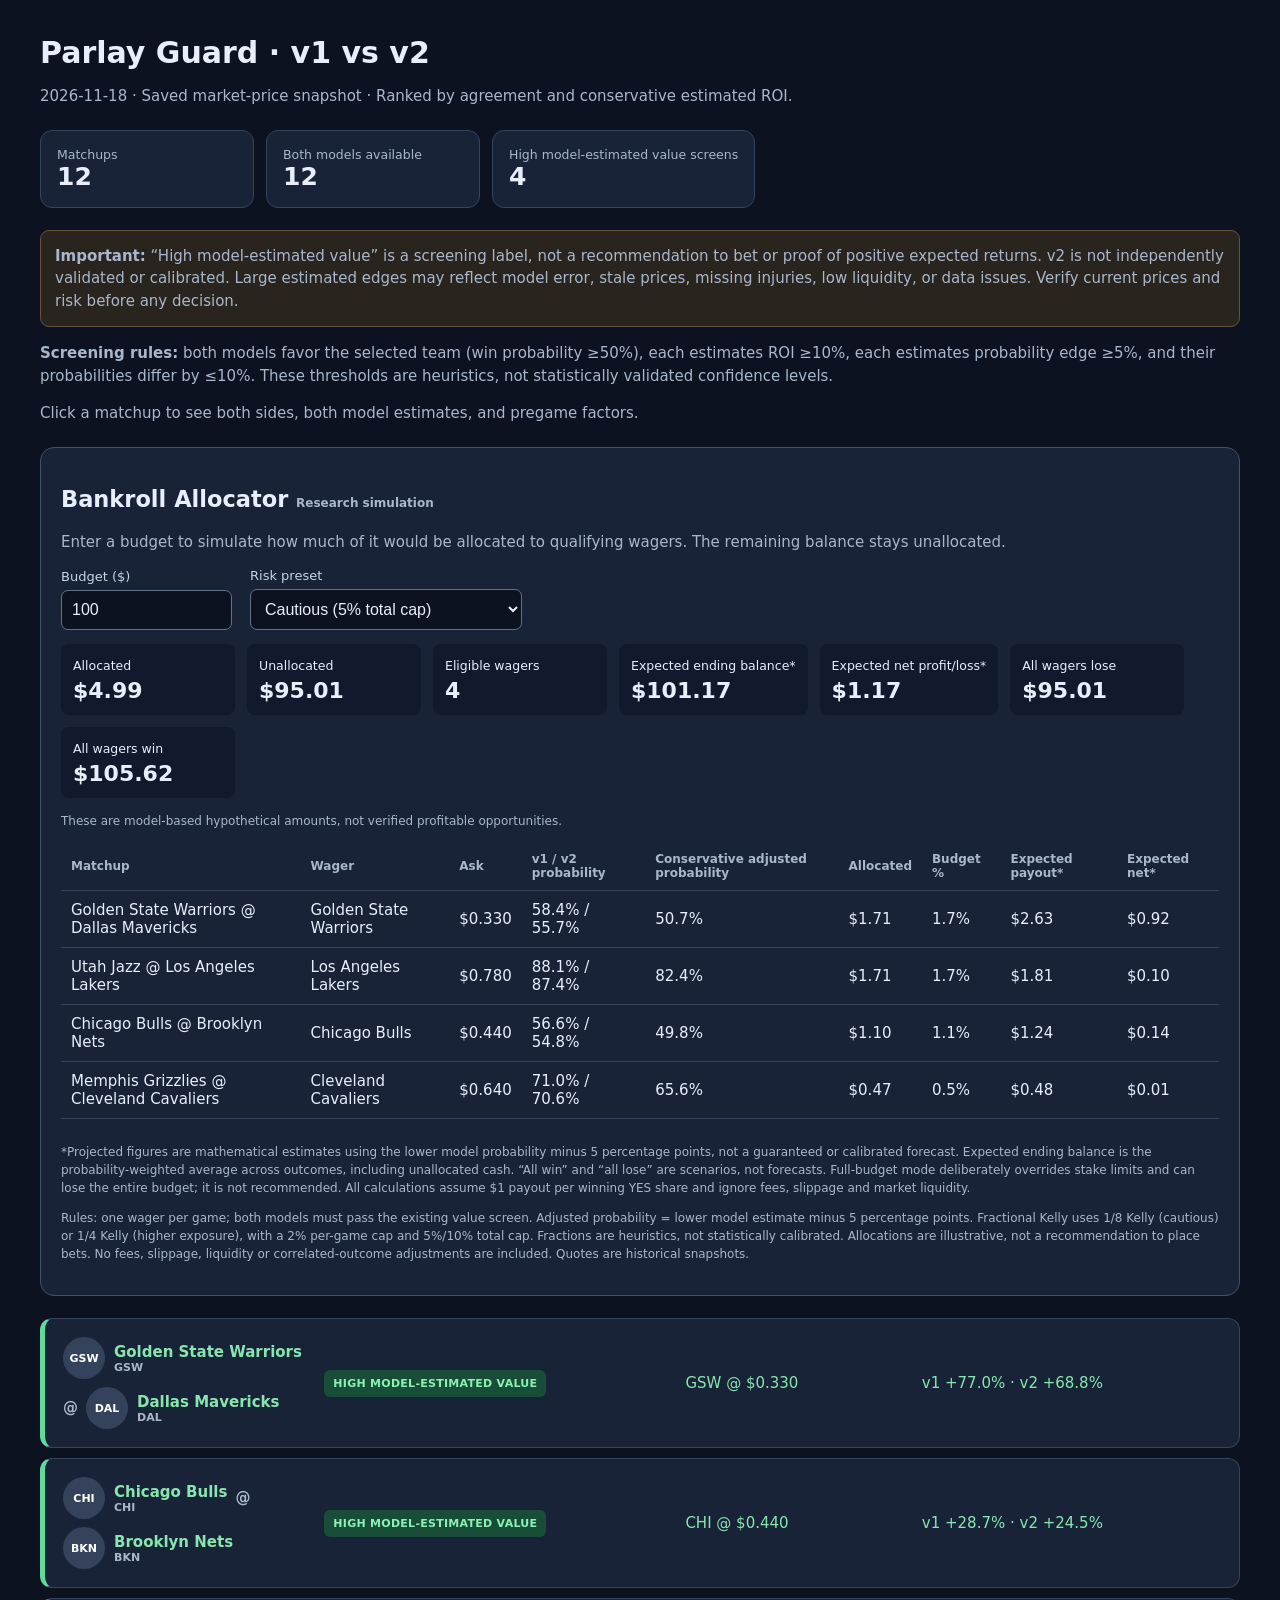
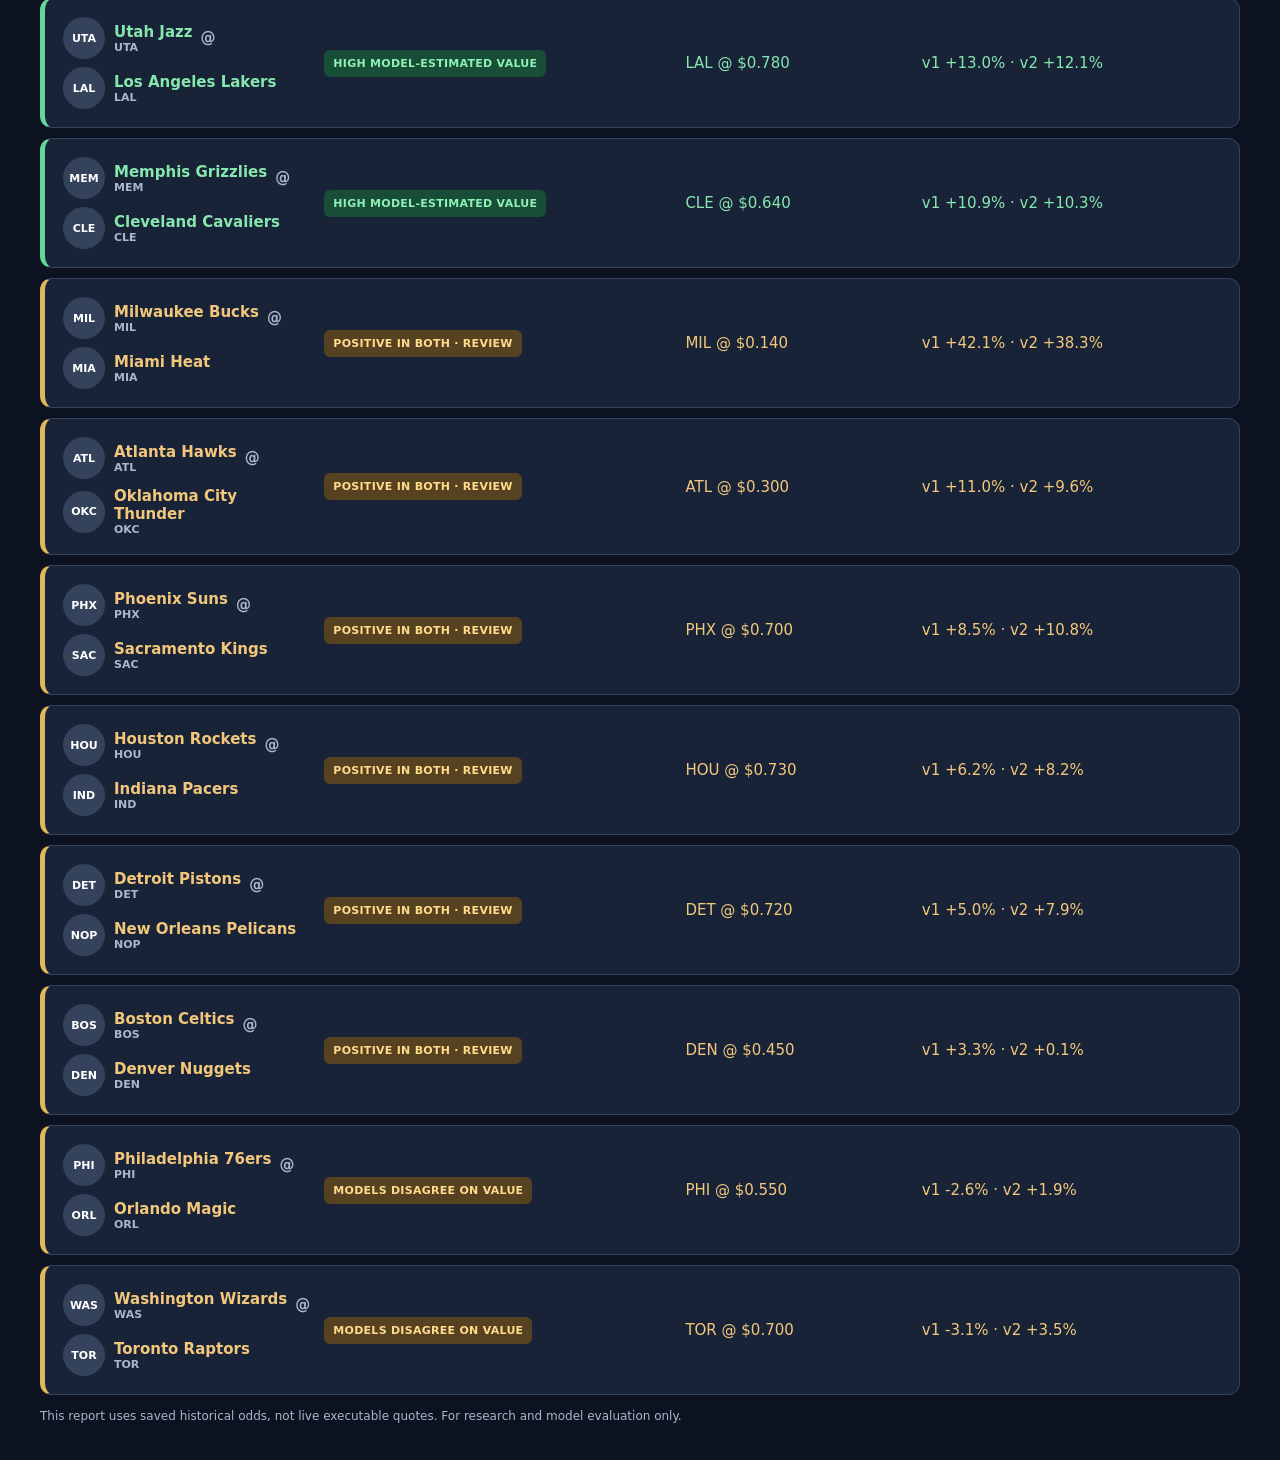
==== models/parlay_guard_v1_vs_v2.html @ 08775536 "Include initial dashboard" ====
<!doctype html><html lang="en"><head><meta charset="utf-8"><meta name="viewport" content="width=device-width,initial-scale=1"><title>Parlay Guard — Value Screen</title><style>body{background:#0c1220;color:#e8eefb;font:15px system-ui,sans-serif;max-width:1200px;margin:35px auto;padding:0 18px}h1{margin-bottom:4px}p,.note{color:#a8b7cc;line-height:1.5}.summary{display:flex;gap:12px;flex-wrap:wrap;margin:22px 0}.metric{background:#182338;border:1px solid #33445d;border-radius:12px;padding:16px;min-width:180px}.metric b{display:block;font-size:25px}.metric small,.stats small{display:block;color:#a8b7cc}.game{background:#182338;border:1px solid #34435b;border-radius:12px;margin:10px 0;overflow:hidden}.game.strong{border-left:5px solid #62d99a}.game.review{border-left:5px solid #e3b65d}summary{cursor:pointer;display:grid;grid-template-columns:1fr 1.4fr .9fr 1.2fr;gap:12px;align-items:center;padding:18px}summary:hover{background:#24314a}.match{font-weight:750}.pill{font-size:11px;font-weight:700;letter-spacing:.025em;padding:7px 9px;border-radius:6px;display:inline-block;width:fit-content}.pill.strong{background:#184d37;color:#8df0b4}.pill.review{background:#564221;color:#ffdb8b}.pill.muted{background:#2c374a;color:#b7c3d5}section{padding:12px 18px 22px;border-top:1px solid #34435b}.stats{display:grid;grid-template-columns:repeat(3,1fr);gap:12px}.stats>div{background:#101a2c;padding:12px;border-radius:9px}.stats b{display:block;margin-top:5px}.scroll{overflow-x:auto}table{width:100%;border-collapse:collapse;margin:12px 0}th,td{text-align:left;padding:10px;border-bottom:1px solid #34435b;white-space:nowrap}th{font-size:12px;color:#a8b7cc}.strong{color:#86e7ae}.review{color:#f2c77b}.muted{color:#b5bfd0}.note{font-size:12px}.warning{padding:14px;border:1px solid #66533b;border-radius:9px;background:#2a241e}@media(max-width:850px){summary{grid-template-columns:1fr 1fr}.stats{grid-template-columns:1fr}}.teamgrid{display:grid;grid-template-columns:repeat(2,minmax(0,1fr));gap:14px}.teamrecord{background:#101a2c;border:1px solid #34435b;border-radius:10px;padding:14px;min-width:0}.teamrecord h4{margin:0 0 12px}.recordgrid{display:grid;grid-template-columns:1fr 1fr;gap:10px}.recordgrid small{display:block;color:#a8b7cc}.recordgrid b{display:block;margin-top:3px}.sequence{font-size:13px}.win{color:#86e7ae;font-weight:700}.loss{color:#f0a4a4;font-weight:700}@media(max-width:850px){.teamgrid{grid-template-columns:1fr}}.team-identity{display:inline-flex;align-items:center;gap:9px}.team-identity strong{display:block}.team-identity small{display:block;color:#a8b7cc;font-size:11px}.team-logo,.logo-wrap,.logo-fallback{width:42px;height:42px}.team-logo{object-fit:contain}.logo-wrap{display:inline-flex;align-items:center;justify-content:center}.logo-fallback{border-radius:50%;background:#34435b;color:white;align-items:center;justify-content:center;font-size:11px}.match{display:flex;align-items:center;gap:8px;flex-wrap:wrap}.versus{color:#a8b7cc}.allocator{background:#182338;border:1px solid #40516a;border-radius:14px;padding:20px;margin:22px 0}.allocator-controls{display:flex;gap:18px;flex-wrap:wrap;align-items:end}.allocator label{display:grid;gap:6px;color:#c6d4e8;font-size:13px}.allocator input,.allocator select{background:#0c1220;color:#e8eefb;border:1px solid #62728b;border-radius:7px;padding:10px;font-size:16px;min-width:130px}.allocator .alloc-metrics{display:flex;gap:12px;flex-wrap:wrap;margin:14px 0}.allocator .alloc-metrics>div{background:#101a2c;border-radius:8px;padding:12px;min-width:150px}.allocator .alloc-metrics strong{display:block;font-size:22px;margin-top:4px}.allocator .alloc-note{color:#a8b7cc;font-size:12px;line-height:1.5}.allocator .empty{padding:12px;background:#101a2c;border-radius:8px}#alloc-table td,#alloc-table th{white-space:normal}</style></head><body><h1>Parlay Guard · v1 vs v2</h1><p>2026-11-18 · Saved market-price snapshot · Ranked by agreement and conservative estimated ROI.</p><div class="summary"><div class="metric"><small>Matchups</small><b>12</b></div><div class="metric"><small>Both models available</small><b>12</b></div><div class="metric"><small>High model-estimated value screens</small><b>4</b></div></div><p class="warning"><strong>Important:</strong> “High model-estimated value” is a screening label, not a recommendation to bet or proof of positive expected returns. v2 is not independently validated or calibrated. Large estimated edges may reflect model error, stale prices, missing injuries, low liquidity, or data issues. Verify current prices and risk before any decision.</p><p><strong>Screening rules:</strong> both models favor the selected team (win probability ≥50%), each estimates ROI ≥10%, each estimates probability edge ≥5%, and their probabilities differ by ≤10%. These thresholds are heuristics, not statistically validated confidence levels.</p><p>Click a matchup to see both sides, both model estimates, and pregame factors.</p><section class="allocator" id="bankroll-allocator">
      <h2>Bankroll Allocator <small style="font-size:12px;color:#a8b7cc">Research simulation</small></h2>
      <p>Enter a budget to simulate how much of it would be allocated to qualifying wagers. The remaining balance stays unallocated.</p>
      <div class="allocator-controls">
        <label>Budget ($)<input id="alloc-budget" type="number" min="0" max="1000000000" step="0.01" value="100" inputmode="decimal"></label>
        <label>Risk preset<select id="alloc-risk"><option value="cautious">Cautious (5% total cap)</option><option value="balanced">Higher exposure (10% total cap)</option><option value="full">Full budget (100% simulation)</option></select></label>
      </div>
      <div class="alloc-metrics"><div><small>Allocated</small><strong id="alloc-total">$0.00</strong></div><div><small>Unallocated</small><strong id="alloc-left">$100.00</strong></div><div><small>Eligible wagers</small><strong id="alloc-count">0</strong></div><div><small>Expected ending balance*</small><strong id="alloc-expected">$100.00</strong></div><div><small>Expected net profit/loss*</small><strong id="alloc-profit">$0.00</strong></div><div><small>All wagers lose</small><strong id="alloc-worst">$100.00</strong></div><div><small>All wagers win</small><strong id="alloc-best">$100.00</strong></div></div>
      <div id="alloc-message" class="alloc-note" aria-live="polite"></div>
      <div class="scroll"><table id="alloc-table"><thead><tr><th>Matchup</th><th>Wager</th><th>Ask</th><th>v1 / v2 probability</th><th>Conservative adjusted probability</th><th>Allocated</th><th>Budget %</th><th>Expected payout*</th><th>Expected net*</th></tr></thead><tbody id="alloc-rows"></tbody></table></div>
      <p class="alloc-note">*Projected figures are mathematical estimates using the lower model probability minus 5 percentage points, not a guaranteed or calibrated forecast. Expected ending balance is the probability-weighted average across outcomes, including unallocated cash. “All win” and “all lose” are scenarios, not forecasts. Full-budget mode deliberately overrides stake limits and can lose the entire budget; it is not recommended. All calculations assume $1 payout per winning YES share and ignore fees, slippage and market liquidity.</p><p class="alloc-note">Rules: one wager per game; both models must pass the existing value screen. Adjusted probability = lower model estimate minus 5 percentage points. Fractional Kelly uses 1/8 Kelly (cautious) or 1/4 Kelly (higher exposure), with a 2% per-game cap and 5%/10% total cap. Fractions are heuristics, not statistically calibrated. Allocations are illustrative, not a recommendation to place bets. No fees, slippage, liquidity or correlated-outcome adjustments are included. Quotes are historical snapshots.</p>
    </section><details class="game strong"><summary><span class="match"><span class="team-identity"><span class="logo-wrap"><img class="team-logo" width="42" height="42" src="https://cdn.nba.com/logos/nba/1610612744/primary/L/logo.svg" alt="Golden State Warriors logo" loading="lazy" onerror="this.style.display='none';this.nextElementSibling.style.display='inline-flex'"><span class="logo-fallback" style="display:none">GSW</span></span><span><strong>Golden State Warriors</strong><small>GSW</small></span></span><span class="versus">@</span><span class="team-identity"><span class="logo-wrap"><img class="team-logo" width="42" height="42" src="https://cdn.nba.com/logos/nba/1610612742/primary/L/logo.svg" alt="Dallas Mavericks logo" loading="lazy" onerror="this.style.display='none';this.nextElementSibling.style.display='inline-flex'"><span class="logo-fallback" style="display:none">DAL</span></span><span><strong>Dallas Mavericks</strong><small>DAL</small></span></span></span><span class="pill strong">HIGH MODEL-ESTIMATED VALUE</span><span>GSW @ $0.330</span><span>v1 +77.0% · v2 +68.8%</span></summary><section><div class="stats"><div><small>v1 predicted winner</small><b>Golden State Warriors 58.4%</b></div><div><small>v2 predicted winner</small><b>Golden State Warriors 55.7%</b></div><div><small>v1/v2 difference (home)</small><b>+2.7%</b></div></div><h3>All available wager sides</h3><div class="scroll"><table><thead><tr><th>Wager</th><th>Ask</th><th>v1 win %</th><th>v2 win %</th><th>v1 ROI</th><th>v2 ROI</th><th>v1 edge</th><th>v2 edge</th><th>Screening result</th></tr></thead><tbody><tr><td><span class="team-identity"><span class="logo-wrap"><img class="team-logo" width="42" height="42" src="https://cdn.nba.com/logos/nba/1610612744/primary/L/logo.svg" alt="Golden State Warriors logo" loading="lazy" onerror="this.style.display='none';this.nextElementSibling.style.display='inline-flex'"><span class="logo-fallback" style="display:none">GSW</span></span><span><strong>Golden State Warriors</strong><small>GSW</small></span></span></td><td>$0.330</td><td>58.4%</td><td>55.7%</td><td class="strong">+77.0%</td><td class="strong">+68.8%</td><td>+25.4%</td><td>+22.7%</td><td>HIGH MODEL-ESTIMATED VALUE</td></tr><tr><td><span class="team-identity"><span class="logo-wrap"><img class="team-logo" width="42" height="42" src="https://cdn.nba.com/logos/nba/1610612742/primary/L/logo.svg" alt="Dallas Mavericks logo" loading="lazy" onerror="this.style.display='none';this.nextElementSibling.style.display='inline-flex'"><span class="logo-fallback" style="display:none">DAL</span></span><span><strong>Dallas Mavericks</strong><small>DAL</small></span></span></td><td>$0.680</td><td>41.6%</td><td>44.3%</td><td class="muted">-38.8%</td><td class="muted">-34.9%</td><td>-26.4%</td><td>-23.7%</td><td>NO CLEAR VALUE SIGNAL</td></tr></tbody></table></div><h3>2026–27 season record and previous 10 games</h3><p class="note">Completed regular-season games before 2026-11-18. Most recent first.</p><div class="teamgrid"><div class="teamrecord"><h4><span class="team-identity"><span class="logo-wrap"><img class="team-logo" width="42" height="42" src="https://cdn.nba.com/logos/nba/1610612744/primary/L/logo.svg" alt="Golden State Warriors logo" loading="lazy" onerror="this.style.display='none';this.nextElementSibling.style.display='inline-flex'"><span class="logo-fallback" style="display:none">GSW</span></span><span><strong>Golden State Warriors</strong><small>GSW</small></span></span></h4><div class="recordgrid"><div><small>Season record</small><b>8-6 (57.1%)</b></div><div><small>Home / Away</small><b>6-1 / 2-5</b></div><div><small>Last 10</small><b>7-3</b></div><div><small>Points for / against</small><b>115.1 / 112.6</b></div></div><p class="sequence">Recent results (newest first): <span class="loss">L</span> <span class="loss">L</span> <span class="loss">L</span> <span class="win">W</span> <span class="win">W</span> <span class="win">W</span> <span class="win">W</span> <span class="win">W</span> <span class="win">W</span> <span class="win">W</span></p><div class="scroll"><table><thead><tr><th>Date</th><th>Opponent</th><th>Result</th><th>Score</th><th>Margin</th></tr></thead><tbody><tr><td>Nov 16</td><td>Away vs New Orleans Pelicans</td><td class="loss">L</td><td>94-115</td><td>-21</td></tr><tr><td>Nov 13</td><td>Away vs San Antonio Spurs</td><td class="loss">L</td><td>85-123</td><td>-38</td></tr><tr><td>Nov 11</td><td>Away vs Houston Rockets</td><td class="loss">L</td><td>108-115</td><td>-7</td></tr><tr><td>Nov 09</td><td>Home vs New Orleans Pelicans</td><td class="win">W</td><td>138-87</td><td>+51</td></tr><tr><td>Nov 07</td><td>Home vs Orlando Magic</td><td class="win">W</td><td>126-119</td><td>+7</td></tr><tr><td>Nov 05</td><td>Home vs Miami Heat</td><td class="win">W</td><td>120-100</td><td>+20</td></tr><tr><td>Nov 02</td><td>Home vs Phoenix Suns</td><td class="win">W</td><td>116-113</td><td>+3</td></tr><tr><td>Nov 01</td><td>Home vs LA Clippers</td><td class="win">W</td><td>124-112</td><td>+12</td></tr><tr><td>Oct 30</td><td>Home vs Los Angeles Lakers</td><td class="win">W</td><td>112-95</td><td>+17</td></tr><tr><td>Oct 28</td><td>Away vs Minnesota Timberwolves</td><td class="win">W</td><td>119-114</td><td>+5</td></tr></tbody></table></div></div><div class="teamrecord"><h4><span class="team-identity"><span class="logo-wrap"><img class="team-logo" width="42" height="42" src="https://cdn.nba.com/logos/nba/1610612742/primary/L/logo.svg" alt="Dallas Mavericks logo" loading="lazy" onerror="this.style.display='none';this.nextElementSibling.style.display='inline-flex'"><span class="logo-fallback" style="display:none">DAL</span></span><span><strong>Dallas Mavericks</strong><small>DAL</small></span></span></h4><div class="recordgrid"><div><small>Season record</small><b>7-7 (50.0%)</b></div><div><small>Home / Away</small><b>5-2 / 2-5</b></div><div><small>Last 10</small><b>5-5</b></div><div><small>Points for / against</small><b>112.1 / 114.6</b></div></div><p class="sequence">Recent results (newest first): <span class="loss">L</span> <span class="loss">L</span> <span class="loss">L</span> <span class="win">W</span> <span class="win">W</span> <span class="win">W</span> <span class="loss">L</span> <span class="loss">L</span> <span class="win">W</span> <span class="win">W</span></p><div class="scroll"><table><thead><tr><th>Date</th><th>Opponent</th><th>Result</th><th>Score</th><th>Margin</th></tr></thead><tbody><tr><td>Nov 15</td><td>Away vs Boston Celtics</td><td class="loss">L</td><td>94-131</td><td>-37</td></tr><tr><td>Nov 14</td><td>Away vs Cleveland Cavaliers</td><td class="loss">L</td><td>117-127</td><td>-10</td></tr><tr><td>Nov 12</td><td>Away vs Minnesota Timberwolves</td><td class="loss">L</td><td>94-133</td><td>-39</td></tr><tr><td>Nov 09</td><td>Home vs Indiana Pacers</td><td class="win">W</td><td>125-122</td><td>+3</td></tr><tr><td>Nov 08</td><td>Home vs Brooklyn Nets</td><td class="win">W</td><td>130-93</td><td>+37</td></tr><tr><td>Nov 06</td><td>Home vs Utah Jazz</td><td class="win">W</td><td>112-100</td><td>+12</td></tr><tr><td>Nov 04</td><td>Away vs San Antonio Spurs</td><td class="loss">L</td><td>111-112</td><td>-1</td></tr><tr><td>Nov 02</td><td>Home vs Sacramento Kings</td><td class="loss">L</td><td>100-115</td><td>-15</td></tr><tr><td>Oct 30</td><td>Home vs Houston Rockets</td><td class="win">W</td><td>116-111</td><td>+5</td></tr><tr><td>Oct 28</td><td>Home vs Oklahoma City Thunder</td><td class="win">W</td><td>120-96</td><td>+24</td></tr></tbody></table></div></div></div><h3>Pregame inputs</h3><div class="scroll"><table><thead><tr><th>Pregame input</th><th>v1 away</th><th>v1 home</th><th>v2 away</th><th>v2 home</th></tr></thead><tbody><tr><td>Last 5 win %</td><td>40.0%</td><td>40.0%</td><td>40.0%</td><td>40.0%</td></tr><tr><td>Last 10 win %</td><td>70.0%</td><td>50.0%</td><td>70.0%</td><td>50.0%</td></tr><tr><td>Days rest</td><td>+1.0</td><td>+2.0</td><td>+1.0</td><td>+2.0</td></tr><tr><td>Last 10 point differential</td><td>+4.9</td><td>-2.1</td><td>+4.9</td><td>-2.1</td></tr></tbody></table></div><p class="note">Inputs are not causal feature attributions. EV assumes a winning YES share pays $1; ROI = probability / best ask − 1. Excludes fees, slippage, execution and settlement risks.</p></section></details><details class="game strong"><summary><span class="match"><span class="team-identity"><span class="logo-wrap"><img class="team-logo" width="42" height="42" src="https://cdn.nba.com/logos/nba/1610612741/primary/L/logo.svg" alt="Chicago Bulls logo" loading="lazy" onerror="this.style.display='none';this.nextElementSibling.style.display='inline-flex'"><span class="logo-fallback" style="display:none">CHI</span></span><span><strong>Chicago Bulls</strong><small>CHI</small></span></span><span class="versus">@</span><span class="team-identity"><span class="logo-wrap"><img class="team-logo" width="42" height="42" src="https://cdn.nba.com/logos/nba/1610612751/primary/L/logo.svg" alt="Brooklyn Nets logo" loading="lazy" onerror="this.style.display='none';this.nextElementSibling.style.display='inline-flex'"><span class="logo-fallback" style="display:none">BKN</span></span><span><strong>Brooklyn Nets</strong><small>BKN</small></span></span></span><span class="pill strong">HIGH MODEL-ESTIMATED VALUE</span><span>CHI @ $0.440</span><span>v1 +28.7% · v2 +24.5%</span></summary><section><div class="stats"><div><small>v1 predicted winner</small><b>Chicago Bulls 56.6%</b></div><div><small>v2 predicted winner</small><b>Chicago Bulls 54.8%</b></div><div><small>v1/v2 difference (home)</small><b>+1.9%</b></div></div><h3>All available wager sides</h3><div class="scroll"><table><thead><tr><th>Wager</th><th>Ask</th><th>v1 win %</th><th>v2 win %</th><th>v1 ROI</th><th>v2 ROI</th><th>v1 edge</th><th>v2 edge</th><th>Screening result</th></tr></thead><tbody><tr><td><span class="team-identity"><span class="logo-wrap"><img class="team-logo" width="42" height="42" src="https://cdn.nba.com/logos/nba/1610612741/primary/L/logo.svg" alt="Chicago Bulls logo" loading="lazy" onerror="this.style.display='none';this.nextElementSibling.style.display='inline-flex'"><span class="logo-fallback" style="display:none">CHI</span></span><span><strong>Chicago Bulls</strong><small>CHI</small></span></span></td><td>$0.440</td><td>56.6%</td><td>54.8%</td><td class="strong">+28.7%</td><td class="strong">+24.5%</td><td>+12.6%</td><td>+10.8%</td><td>HIGH MODEL-ESTIMATED VALUE</td></tr><tr><td><span class="team-identity"><span class="logo-wrap"><img class="team-logo" width="42" height="42" src="https://cdn.nba.com/logos/nba/1610612751/primary/L/logo.svg" alt="Brooklyn Nets logo" loading="lazy" onerror="this.style.display='none';this.nextElementSibling.style.display='inline-flex'"><span class="logo-fallback" style="display:none">BKN</span></span><span><strong>Brooklyn Nets</strong><small>BKN</small></span></span></td><td>$0.570</td><td>43.4%</td><td>45.2%</td><td class="muted">-23.9%</td><td class="muted">-20.7%</td><td>-13.6%</td><td>-11.8%</td><td>NO CLEAR VALUE SIGNAL</td></tr></tbody></table></div><h3>2026–27 season record and previous 10 games</h3><p class="note">Completed regular-season games before 2026-11-18. Most recent first.</p><div class="teamgrid"><div class="teamrecord"><h4><span class="team-identity"><span class="logo-wrap"><img class="team-logo" width="42" height="42" src="https://cdn.nba.com/logos/nba/1610612741/primary/L/logo.svg" alt="Chicago Bulls logo" loading="lazy" onerror="this.style.display='none';this.nextElementSibling.style.display='inline-flex'"><span class="logo-fallback" style="display:none">CHI</span></span><span><strong>Chicago Bulls</strong><small>CHI</small></span></span></h4><div class="recordgrid"><div><small>Season record</small><b>3-10 (23.1%)</b></div><div><small>Home / Away</small><b>1-4 / 2-6</b></div><div><small>Last 10</small><b>2-8</b></div><div><small>Points for / against</small><b>114.6 / 125.9</b></div></div><p class="sequence">Recent results (newest first): <span class="loss">L</span> <span class="win">W</span> <span class="win">W</span> <span class="loss">L</span> <span class="loss">L</span> <span class="loss">L</span> <span class="loss">L</span> <span class="loss">L</span> <span class="loss">L</span> <span class="loss">L</span></p><div class="scroll"><table><thead><tr><th>Date</th><th>Opponent</th><th>Result</th><th>Score</th><th>Margin</th></tr></thead><tbody><tr><td>Nov 16</td><td>Away vs Cleveland Cavaliers</td><td class="loss">L</td><td>115-126</td><td>-11</td></tr><tr><td>Nov 14</td><td>Away vs Minnesota Timberwolves</td><td class="win">W</td><td>117-106</td><td>+11</td></tr><tr><td>Nov 13</td><td>Home vs Atlanta Hawks</td><td class="win">W</td><td>125-117</td><td>+8</td></tr><tr><td>Nov 11</td><td>Home vs San Antonio Spurs</td><td class="loss">L</td><td>119-124</td><td>-5</td></tr><tr><td>Nov 08</td><td>Home vs Philadelphia 76ers</td><td class="loss">L</td><td>121-127</td><td>-6</td></tr><tr><td>Nov 04</td><td>Away vs New York Knicks</td><td class="loss">L</td><td>105-135</td><td>-30</td></tr><tr><td>Nov 02</td><td>Away vs Philadelphia 76ers</td><td class="loss">L</td><td>107-126</td><td>-19</td></tr><tr><td>Oct 30</td><td>Away vs Boston Celtics</td><td class="loss">L</td><td>111-125</td><td>-14</td></tr><tr><td>Oct 28</td><td>Home vs New York Knicks</td><td class="loss">L</td><td>127-133</td><td>-6</td></tr><tr><td>Oct 26</td><td>Away vs Boston Celtics</td><td class="loss">L</td><td>99-134</td><td>-35</td></tr></tbody></table></div></div><div class="teamrecord"><h4><span class="team-identity"><span class="logo-wrap"><img class="team-logo" width="42" height="42" src="https://cdn.nba.com/logos/nba/1610612751/primary/L/logo.svg" alt="Brooklyn Nets logo" loading="lazy" onerror="this.style.display='none';this.nextElementSibling.style.display='inline-flex'"><span class="logo-fallback" style="display:none">BKN</span></span><span><strong>Brooklyn Nets</strong><small>BKN</small></span></span></h4><div class="recordgrid"><div><small>Season record</small><b>3-10 (23.1%)</b></div><div><small>Home / Away</small><b>1-4 / 2-6</b></div><div><small>Last 10</small><b>3-7</b></div><div><small>Points for / against</small><b>111.2 / 117.8</b></div></div><p class="sequence">Recent results (newest first): <span class="loss">L</span> <span class="loss">L</span> <span class="win">W</span> <span class="loss">L</span> <span class="loss">L</span> <span class="win">W</span> <span class="loss">L</span> <span class="win">W</span> <span class="loss">L</span> <span class="loss">L</span></p><div class="scroll"><table><thead><tr><th>Date</th><th>Opponent</th><th>Result</th><th>Score</th><th>Margin</th></tr></thead><tbody><tr><td>Nov 16</td><td>Home vs Philadelphia 76ers</td><td class="loss">L</td><td>123-135</td><td>-12</td></tr><tr><td>Nov 14</td><td>Away vs Memphis Grizzlies</td><td class="loss">L</td><td>110-129</td><td>-19</td></tr><tr><td>Nov 11</td><td>Away vs New Orleans Pelicans</td><td class="win">W</td><td>145-111</td><td>+34</td></tr><tr><td>Nov 08</td><td>Away vs Dallas Mavericks</td><td class="loss">L</td><td>93-130</td><td>-37</td></tr><tr><td>Nov 07</td><td>Away vs Atlanta Hawks</td><td class="loss">L</td><td>121-124</td><td>-3</td></tr><tr><td>Nov 04</td><td>Home vs Charlotte Hornets</td><td class="win">W</td><td>114-104</td><td>+10</td></tr><tr><td>Nov 02</td><td>Away vs New York Knicks</td><td class="loss">L</td><td>90-103</td><td>-13</td></tr><tr><td>Nov 01</td><td>Away vs Indiana Pacers</td><td class="win">W</td><td>98-90</td><td>+8</td></tr><tr><td>Oct 30</td><td>Home vs Detroit Pistons</td><td class="loss">L</td><td>94-110</td><td>-16</td></tr><tr><td>Oct 27</td><td>Away vs Boston Celtics</td><td class="loss">L</td><td>124-125</td><td>-1</td></tr></tbody></table></div></div></div><h3>Pregame inputs</h3><div class="scroll"><table><thead><tr><th>Pregame input</th><th>v1 away</th><th>v1 home</th><th>v2 away</th><th>v2 home</th></tr></thead><tbody><tr><td>Last 5 win %</td><td>40.0%</td><td>20.0%</td><td>40.0%</td><td>20.0%</td></tr><tr><td>Last 10 win %</td><td>20.0%</td><td>30.0%</td><td>20.0%</td><td>30.0%</td></tr><tr><td>Days rest</td><td>+1.0</td><td>+1.0</td><td>+1.0</td><td>+1.0</td></tr><tr><td>Last 10 point differential</td><td>-10.7</td><td>-4.9</td><td>-10.7</td><td>-4.9</td></tr></tbody></table></div><p class="note">Inputs are not causal feature attributions. EV assumes a winning YES share pays $1; ROI = probability / best ask − 1. Excludes fees, slippage, execution and settlement risks.</p></section></details><details class="game strong"><summary><span class="match"><span class="team-identity"><span class="logo-wrap"><img class="team-logo" width="42" height="42" src="https://cdn.nba.com/logos/nba/1610612762/primary/L/logo.svg" alt="Utah Jazz logo" loading="lazy" onerror="this.style.display='none';this.nextElementSibling.style.display='inline-flex'"><span class="logo-fallback" style="display:none">UTA</span></span><span><strong>Utah Jazz</strong><small>UTA</small></span></span><span class="versus">@</span><span class="team-identity"><span class="logo-wrap"><img class="team-logo" width="42" height="42" src="https://cdn.nba.com/logos/nba/1610612747/primary/L/logo.svg" alt="Los Angeles Lakers logo" loading="lazy" onerror="this.style.display='none';this.nextElementSibling.style.display='inline-flex'"><span class="logo-fallback" style="display:none">LAL</span></span><span><strong>Los Angeles Lakers</strong><small>LAL</small></span></span></span><span class="pill strong">HIGH MODEL-ESTIMATED VALUE</span><span>LAL @ $0.780</span><span>v1 +13.0% · v2 +12.1%</span></summary><section><div class="stats"><div><small>v1 predicted winner</small><b>Los Angeles Lakers 88.1%</b></div><div><small>v2 predicted winner</small><b>Los Angeles Lakers 87.4%</b></div><div><small>v1/v2 difference (home)</small><b>-0.7%</b></div></div><h3>All available wager sides</h3><div class="scroll"><table><thead><tr><th>Wager</th><th>Ask</th><th>v1 win %</th><th>v2 win %</th><th>v1 ROI</th><th>v2 ROI</th><th>v1 edge</th><th>v2 edge</th><th>Screening result</th></tr></thead><tbody><tr><td><span class="team-identity"><span class="logo-wrap"><img class="team-logo" width="42" height="42" src="https://cdn.nba.com/logos/nba/1610612747/primary/L/logo.svg" alt="Los Angeles Lakers logo" loading="lazy" onerror="this.style.display='none';this.nextElementSibling.style.display='inline-flex'"><span class="logo-fallback" style="display:none">LAL</span></span><span><strong>Los Angeles Lakers</strong><small>LAL</small></span></span></td><td>$0.780</td><td>88.1%</td><td>87.4%</td><td class="strong">+13.0%</td><td class="strong">+12.1%</td><td>+10.1%</td><td>+9.4%</td><td>HIGH MODEL-ESTIMATED VALUE</td></tr><tr><td><span class="team-identity"><span class="logo-wrap"><img class="team-logo" width="42" height="42" src="https://cdn.nba.com/logos/nba/1610612762/primary/L/logo.svg" alt="Utah Jazz logo" loading="lazy" onerror="this.style.display='none';this.nextElementSibling.style.display='inline-flex'"><span class="logo-fallback" style="display:none">UTA</span></span><span><strong>Utah Jazz</strong><small>UTA</small></span></span></td><td>$0.230</td><td>11.9%</td><td>12.6%</td><td class="muted">-48.3%</td><td class="muted">-45.2%</td><td>-11.1%</td><td>-10.4%</td><td>NO CLEAR VALUE SIGNAL</td></tr></tbody></table></div><h3>2026–27 season record and previous 10 games</h3><p class="note">Completed regular-season games before 2026-11-18. Most recent first.</p><div class="teamgrid"><div class="teamrecord"><h4><span class="team-identity"><span class="logo-wrap"><img class="team-logo" width="42" height="42" src="https://cdn.nba.com/logos/nba/1610612762/primary/L/logo.svg" alt="Utah Jazz logo" loading="lazy" onerror="this.style.display='none';this.nextElementSibling.style.display='inline-flex'"><span class="logo-fallback" style="display:none">UTA</span></span><span><strong>Utah Jazz</strong><small>UTA</small></span></span></h4><div class="recordgrid"><div><small>Season record</small><b>2-13 (13.3%)</b></div><div><small>Home / Away</small><b>1-7 / 1-6</b></div><div><small>Last 10</small><b>1-9</b></div><div><small>Points for / against</small><b>108.7 / 117.3</b></div></div><p class="sequence">Recent results (newest first): <span class="win">W</span> <span class="loss">L</span> <span class="loss">L</span> <span class="loss">L</span> <span class="loss">L</span> <span class="loss">L</span> <span class="loss">L</span> <span class="loss">L</span> <span class="loss">L</span> <span class="loss">L</span></p><div class="scroll"><table><thead><tr><th>Date</th><th>Opponent</th><th>Result</th><th>Score</th><th>Margin</th></tr></thead><tbody><tr><td>Nov 17</td><td>Away vs LA Clippers</td><td class="win">W</td><td>132-107</td><td>+25</td></tr><tr><td>Nov 15</td><td>Home vs San Antonio Spurs</td><td class="loss">L</td><td>102-110</td><td>-8</td></tr><tr><td>Nov 13</td><td>Away vs Houston Rockets</td><td class="loss">L</td><td>118-125</td><td>-7</td></tr><tr><td>Nov 11</td><td>Home vs Orlando Magic</td><td class="loss">L</td><td>108-123</td><td>-15</td></tr><tr><td>Nov 10</td><td>Home vs Miami Heat</td><td class="loss">L</td><td>109-115</td><td>-6</td></tr><tr><td>Nov 08</td><td>Away vs Minnesota Timberwolves</td><td class="loss">L</td><td>100-115</td><td>-15</td></tr><tr><td>Nov 06</td><td>Away vs Dallas Mavericks</td><td class="loss">L</td><td>100-112</td><td>-12</td></tr><tr><td>Nov 04</td><td>Away vs New Orleans Pelicans</td><td class="loss">L</td><td>113-120</td><td>-7</td></tr><tr><td>Nov 02</td><td>Away vs San Antonio Spurs</td><td class="loss">L</td><td>97-119</td><td>-22</td></tr><tr><td>Oct 31</td><td>Home vs Portland Trail Blazers</td><td class="loss">L</td><td>90-112</td><td>-22</td></tr></tbody></table></div></div><div class="teamrecord"><h4><span class="team-identity"><span class="logo-wrap"><img class="team-logo" width="42" height="42" src="https://cdn.nba.com/logos/nba/1610612747/primary/L/logo.svg" alt="Los Angeles Lakers logo" loading="lazy" onerror="this.style.display='none';this.nextElementSibling.style.display='inline-flex'"><span class="logo-fallback" style="display:none">LAL</span></span><span><strong>Los Angeles Lakers</strong><small>LAL</small></span></span></h4><div class="recordgrid"><div><small>Season record</small><b>13-2 (86.7%)</b></div><div><small>Home / Away</small><b>6-1 / 7-1</b></div><div><small>Last 10</small><b>9-1</b></div><div><small>Points for / against</small><b>122.5 / 114.8</b></div></div><p class="sequence">Recent results (newest first): <span class="win">W</span> <span class="win">W</span> <span class="win">W</span> <span class="win">W</span> <span class="win">W</span> <span class="win">W</span> <span class="win">W</span> <span class="win">W</span> <span class="win">W</span> <span class="loss">L</span></p><div class="scroll"><table><thead><tr><th>Date</th><th>Opponent</th><th>Result</th><th>Score</th><th>Margin</th></tr></thead><tbody><tr><td>Nov 17</td><td>Home vs Charlotte Hornets</td><td class="win">W</td><td>118-114</td><td>+4</td></tr><tr><td>Nov 15</td><td>Away vs Phoenix Suns</td><td class="win">W</td><td>131-123</td><td>+8</td></tr><tr><td>Nov 11</td><td>Away vs Milwaukee Bucks</td><td class="win">W</td><td>123-112</td><td>+11</td></tr><tr><td>Nov 09</td><td>Away vs Atlanta Hawks</td><td class="win">W</td><td>124-114</td><td>+10</td></tr><tr><td>Nov 08</td><td>Away vs Detroit Pistons</td><td class="win">W</td><td>121-116</td><td>+5</td></tr><tr><td>Nov 06</td><td>Home vs Portland Trail Blazers</td><td class="win">W</td><td>124-118</td><td>+6</td></tr><tr><td>Nov 04</td><td>Away vs Sacramento Kings</td><td class="win">W</td><td>116-103</td><td>+13</td></tr><tr><td>Nov 02</td><td>Home vs Miami Heat</td><td class="win">W</td><td>138-117</td><td>+21</td></tr><tr><td>Nov 01</td><td>Home vs Toronto Raptors</td><td class="win">W</td><td>131-125</td><td>+6</td></tr><tr><td>Oct 30</td><td>Away vs Golden State Warriors</td><td class="loss">L</td><td>95-112</td><td>-17</td></tr></tbody></table></div></div></div><h3>Pregame inputs</h3><div class="scroll"><table><thead><tr><th>Pregame input</th><th>v1 away</th><th>v1 home</th><th>v2 away</th><th>v2 home</th></tr></thead><tbody><tr><td>Last 5 win %</td><td>20.0%</td><td>100.0%</td><td>20.0%</td><td>100.0%</td></tr><tr><td>Last 10 win %</td><td>10.0%</td><td>90.0%</td><td>10.0%</td><td>90.0%</td></tr><tr><td>Days rest</td><td>+0.0</td><td>+0.0</td><td>+0.0</td><td>+0.0</td></tr><tr><td>Last 10 point differential</td><td>-8.9</td><td>+6.7</td><td>-8.9</td><td>+6.7</td></tr></tbody></table></div><p class="note">Inputs are not causal feature attributions. EV assumes a winning YES share pays $1; ROI = probability / best ask − 1. Excludes fees, slippage, execution and settlement risks.</p></section></details><details class="game strong"><summary><span class="match"><span class="team-identity"><span class="logo-wrap"><img class="team-logo" width="42" height="42" src="https://cdn.nba.com/logos/nba/1610612763/primary/L/logo.svg" alt="Memphis Grizzlies logo" loading="lazy" onerror="this.style.display='none';this.nextElementSibling.style.display='inline-flex'"><span class="logo-fallback" style="display:none">MEM</span></span><span><strong>Memphis Grizzlies</strong><small>MEM</small></span></span><span class="versus">@</span><span class="team-identity"><span class="logo-wrap"><img class="team-logo" width="42" height="42" src="https://cdn.nba.com/logos/nba/1610612739/primary/L/logo.svg" alt="Cleveland Cavaliers logo" loading="lazy" onerror="this.style.display='none';this.nextElementSibling.style.display='inline-flex'"><span class="logo-fallback" style="display:none">CLE</span></span><span><strong>Cleveland Cavaliers</strong><small>CLE</small></span></span></span><span class="pill strong">HIGH MODEL-ESTIMATED VALUE</span><span>CLE @ $0.640</span><span>v1 +10.9% · v2 +10.3%</span></summary><section><div class="stats"><div><small>v1 predicted winner</small><b>Cleveland Cavaliers 71.0%</b></div><div><small>v2 predicted winner</small><b>Cleveland Cavaliers 70.6%</b></div><div><small>v1/v2 difference (home)</small><b>-0.4%</b></div></div><h3>All available wager sides</h3><div class="scroll"><table><thead><tr><th>Wager</th><th>Ask</th><th>v1 win %</th><th>v2 win %</th><th>v1 ROI</th><th>v2 ROI</th><th>v1 edge</th><th>v2 edge</th><th>Screening result</th></tr></thead><tbody><tr><td><span class="team-identity"><span class="logo-wrap"><img class="team-logo" width="42" height="42" src="https://cdn.nba.com/logos/nba/1610612739/primary/L/logo.svg" alt="Cleveland Cavaliers logo" loading="lazy" onerror="this.style.display='none';this.nextElementSibling.style.display='inline-flex'"><span class="logo-fallback" style="display:none">CLE</span></span><span><strong>Cleveland Cavaliers</strong><small>CLE</small></span></span></td><td>$0.640</td><td>71.0%</td><td>70.6%</td><td class="strong">+10.9%</td><td class="strong">+10.3%</td><td>+7.0%</td><td>+6.6%</td><td>HIGH MODEL-ESTIMATED VALUE</td></tr><tr><td><span class="team-identity"><span class="logo-wrap"><img class="team-logo" width="42" height="42" src="https://cdn.nba.com/logos/nba/1610612763/primary/L/logo.svg" alt="Memphis Grizzlies logo" loading="lazy" onerror="this.style.display='none';this.nextElementSibling.style.display='inline-flex'"><span class="logo-fallback" style="display:none">MEM</span></span><span><strong>Memphis Grizzlies</strong><small>MEM</small></span></span></td><td>$0.370</td><td>29.0%</td><td>29.4%</td><td class="muted">-21.6%</td><td class="muted">-20.5%</td><td>-8.0%</td><td>-7.6%</td><td>NO CLEAR VALUE SIGNAL</td></tr></tbody></table></div><h3>2026–27 season record and previous 10 games</h3><p class="note">Completed regular-season games before 2026-11-18. Most recent first.</p><div class="teamgrid"><div class="teamrecord"><h4><span class="team-identity"><span class="logo-wrap"><img class="team-logo" width="42" height="42" src="https://cdn.nba.com/logos/nba/1610612763/primary/L/logo.svg" alt="Memphis Grizzlies logo" loading="lazy" onerror="this.style.display='none';this.nextElementSibling.style.display='inline-flex'"><span class="logo-fallback" style="display:none">MEM</span></span><span><strong>Memphis Grizzlies</strong><small>MEM</small></span></span></h4><div class="recordgrid"><div><small>Season record</small><b>10-4 (71.4%)</b></div><div><small>Home / Away</small><b>3-4 / 7-0</b></div><div><small>Last 10</small><b>6-4</b></div><div><small>Points for / against</small><b>121.7 / 112.3</b></div></div><p class="sequence">Recent results (newest first): <span class="win">W</span> <span class="win">W</span> <span class="win">W</span> <span class="loss">L</span> <span class="win">W</span> <span class="loss">L</span> <span class="loss">L</span> <span class="loss">L</span> <span class="win">W</span> <span class="win">W</span></p><div class="scroll"><table><thead><tr><th>Date</th><th>Opponent</th><th>Result</th><th>Score</th><th>Margin</th></tr></thead><tbody><tr><td>Nov 16</td><td>Away vs Washington Wizards</td><td class="win">W</td><td>136-120</td><td>+16</td></tr><tr><td>Nov 14</td><td>Home vs Brooklyn Nets</td><td class="win">W</td><td>129-110</td><td>+19</td></tr><tr><td>Nov 13</td><td>Away vs New Orleans Pelicans</td><td class="win">W</td><td>142-111</td><td>+31</td></tr><tr><td>Nov 11</td><td>Home vs Denver Nuggets</td><td class="loss">L</td><td>118-123</td><td>-5</td></tr><tr><td>Nov 09</td><td>Away vs Toronto Raptors</td><td class="win">W</td><td>118-102</td><td>+16</td></tr><tr><td>Nov 06</td><td>Home vs Oklahoma City Thunder</td><td class="loss">L</td><td>97-128</td><td>-31</td></tr><tr><td>Nov 04</td><td>Home vs Indiana Pacers</td><td class="loss">L</td><td>103-107</td><td>-4</td></tr><tr><td>Nov 02</td><td>Home vs New Orleans Pelicans</td><td class="loss">L</td><td>134-135</td><td>-1</td></tr><tr><td>Oct 31</td><td>Home vs Sacramento Kings</td><td class="win">W</td><td>136-105</td><td>+31</td></tr><tr><td>Oct 29</td><td>Away vs Portland Trail Blazers</td><td class="win">W</td><td>124-103</td><td>+21</td></tr></tbody></table></div></div><div class="teamrecord"><h4><span class="team-identity"><span class="logo-wrap"><img class="team-logo" width="42" height="42" src="https://cdn.nba.com/logos/nba/1610612739/primary/L/logo.svg" alt="Cleveland Cavaliers logo" loading="lazy" onerror="this.style.display='none';this.nextElementSibling.style.display='inline-flex'"><span class="logo-fallback" style="display:none">CLE</span></span><span><strong>Cleveland Cavaliers</strong><small>CLE</small></span></span></h4><div class="recordgrid"><div><small>Season record</small><b>8-7 (53.3%)</b></div><div><small>Home / Away</small><b>6-2 / 2-5</b></div><div><small>Last 10</small><b>5-5</b></div><div><small>Points for / against</small><b>118.1 / 115.8</b></div></div><p class="sequence">Recent results (newest first): <span class="win">W</span> <span class="win">W</span> <span class="loss">L</span> <span class="win">W</span> <span class="loss">L</span> <span class="loss">L</span> <span class="win">W</span> <span class="loss">L</span> <span class="loss">L</span> <span class="win">W</span></p><div class="scroll"><table><thead><tr><th>Date</th><th>Opponent</th><th>Result</th><th>Score</th><th>Margin</th></tr></thead><tbody><tr><td>Nov 16</td><td>Home vs Chicago Bulls</td><td class="win">W</td><td>126-115</td><td>+11</td></tr><tr><td>Nov 14</td><td>Home vs Dallas Mavericks</td><td class="win">W</td><td>127-117</td><td>+10</td></tr><tr><td>Nov 13</td><td>Away vs Miami Heat</td><td class="loss">L</td><td>121-133</td><td>-12</td></tr><tr><td>Nov 11</td><td>Away vs New York Knicks</td><td class="win">W</td><td>115-107</td><td>+8</td></tr><tr><td>Nov 09</td><td>Away vs Charlotte Hornets</td><td class="loss">L</td><td>112-124</td><td>-12</td></tr><tr><td>Nov 07</td><td>Home vs New York Knicks</td><td class="loss">L</td><td>97-109</td><td>-12</td></tr><tr><td>Nov 06</td><td>Home vs Philadelphia 76ers</td><td class="win">W</td><td>119-95</td><td>+24</td></tr><tr><td>Nov 04</td><td>Away vs Oklahoma City Thunder</td><td class="loss">L</td><td>116-124</td><td>-8</td></tr><tr><td>Nov 02</td><td>Home vs Oklahoma City Thunder</td><td class="loss">L</td><td>112-117</td><td>-5</td></tr><tr><td>Oct 31</td><td>Away vs Milwaukee Bucks</td><td class="win">W</td><td>136-111</td><td>+25</td></tr></tbody></table></div></div></div><h3>Pregame inputs</h3><div class="scroll"><table><thead><tr><th>Pregame input</th><th>v1 away</th><th>v1 home</th><th>v2 away</th><th>v2 home</th></tr></thead><tbody><tr><td>Last 5 win %</td><td>80.0%</td><td>60.0%</td><td>80.0%</td><td>60.0%</td></tr><tr><td>Last 10 win %</td><td>60.0%</td><td>50.0%</td><td>60.0%</td><td>50.0%</td></tr><tr><td>Days rest</td><td>+1.0</td><td>+1.0</td><td>+1.0</td><td>+1.0</td></tr><tr><td>Last 10 point differential</td><td>+9.3</td><td>+2.9</td><td>+9.3</td><td>+2.9</td></tr></tbody></table></div><p class="note">Inputs are not causal feature attributions. EV assumes a winning YES share pays $1; ROI = probability / best ask − 1. Excludes fees, slippage, execution and settlement risks.</p></section></details><details class="game review"><summary><span class="match"><span class="team-identity"><span class="logo-wrap"><img class="team-logo" width="42" height="42" src="https://cdn.nba.com/logos/nba/1610612749/primary/L/logo.svg" alt="Milwaukee Bucks logo" loading="lazy" onerror="this.style.display='none';this.nextElementSibling.style.display='inline-flex'"><span class="logo-fallback" style="display:none">MIL</span></span><span><strong>Milwaukee Bucks</strong><small>MIL</small></span></span><span class="versus">@</span><span class="team-identity"><span class="logo-wrap"><img class="team-logo" width="42" height="42" src="https://cdn.nba.com/logos/nba/1610612748/primary/L/logo.svg" alt="Miami Heat logo" loading="lazy" onerror="this.style.display='none';this.nextElementSibling.style.display='inline-flex'"><span class="logo-fallback" style="display:none">MIA</span></span><span><strong>Miami Heat</strong><small>MIA</small></span></span></span><span class="pill review">POSITIVE IN BOTH · REVIEW</span><span>MIL @ $0.140</span><span>v1 +42.1% · v2 +38.3%</span></summary><section><div class="stats"><div><small>v1 predicted winner</small><b>Miami Heat 80.1%</b></div><div><small>v2 predicted winner</small><b>Miami Heat 80.6%</b></div><div><small>v1/v2 difference (home)</small><b>+0.5%</b></div></div><h3>All available wager sides</h3><div class="scroll"><table><thead><tr><th>Wager</th><th>Ask</th><th>v1 win %</th><th>v2 win %</th><th>v1 ROI</th><th>v2 ROI</th><th>v1 edge</th><th>v2 edge</th><th>Screening result</th></tr></thead><tbody><tr><td><span class="team-identity"><span class="logo-wrap"><img class="team-logo" width="42" height="42" src="https://cdn.nba.com/logos/nba/1610612749/primary/L/logo.svg" alt="Milwaukee Bucks logo" loading="lazy" onerror="this.style.display='none';this.nextElementSibling.style.display='inline-flex'"><span class="logo-fallback" style="display:none">MIL</span></span><span><strong>Milwaukee Bucks</strong><small>MIL</small></span></span></td><td>$0.140</td><td>19.9%</td><td>19.4%</td><td class="review">+42.1%</td><td class="review">+38.3%</td><td>+5.9%</td><td>+5.4%</td><td>POSITIVE IN BOTH · REVIEW</td></tr><tr><td><span class="team-identity"><span class="logo-wrap"><img class="team-logo" width="42" height="42" src="https://cdn.nba.com/logos/nba/1610612748/primary/L/logo.svg" alt="Miami Heat logo" loading="lazy" onerror="this.style.display='none';this.nextElementSibling.style.display='inline-flex'"><span class="logo-fallback" style="display:none">MIA</span></span><span><strong>Miami Heat</strong><small>MIA</small></span></span></td><td>$0.870</td><td>80.1%</td><td>80.6%</td><td class="muted">-7.9%</td><td class="muted">-7.3%</td><td>-6.9%</td><td>-6.4%</td><td>NO CLEAR VALUE SIGNAL</td></tr></tbody></table></div><h3>2026–27 season record and previous 10 games</h3><p class="note">Completed regular-season games before 2026-11-18. Most recent first.</p><div class="teamgrid"><div class="teamrecord"><h4><span class="team-identity"><span class="logo-wrap"><img class="team-logo" width="42" height="42" src="https://cdn.nba.com/logos/nba/1610612749/primary/L/logo.svg" alt="Milwaukee Bucks logo" loading="lazy" onerror="this.style.display='none';this.nextElementSibling.style.display='inline-flex'"><span class="logo-fallback" style="display:none">MIL</span></span><span><strong>Milwaukee Bucks</strong><small>MIL</small></span></span></h4><div class="recordgrid"><div><small>Season record</small><b>1-13 (7.1%)</b></div><div><small>Home / Away</small><b>1-7 / 0-6</b></div><div><small>Last 10</small><b>0-10</b></div><div><small>Points for / against</small><b>106.1 / 119.7</b></div></div><p class="sequence">Recent results (newest first): <span class="loss">L</span> <span class="loss">L</span> <span class="loss">L</span> <span class="loss">L</span> <span class="loss">L</span> <span class="loss">L</span> <span class="loss">L</span> <span class="loss">L</span> <span class="loss">L</span> <span class="loss">L</span></p><div class="scroll"><table><thead><tr><th>Date</th><th>Opponent</th><th>Result</th><th>Score</th><th>Margin</th></tr></thead><tbody><tr><td>Nov 15</td><td>Home vs Atlanta Hawks</td><td class="loss">L</td><td>106-113</td><td>-7</td></tr><tr><td>Nov 13</td><td>Away vs Orlando Magic</td><td class="loss">L</td><td>99-107</td><td>-8</td></tr><tr><td>Nov 11</td><td>Home vs Los Angeles Lakers</td><td class="loss">L</td><td>112-123</td><td>-11</td></tr><tr><td>Nov 10</td><td>Away vs New York Knicks</td><td class="loss">L</td><td>85-117</td><td>-32</td></tr><tr><td>Nov 08</td><td>Home vs Boston Celtics</td><td class="loss">L</td><td>97-117</td><td>-20</td></tr><tr><td>Nov 06</td><td>Home vs Toronto Raptors</td><td class="loss">L</td><td>107-121</td><td>-14</td></tr><tr><td>Nov 04</td><td>Away vs Boston Celtics</td><td class="loss">L</td><td>102-109</td><td>-7</td></tr><tr><td>Nov 02</td><td>Away vs Minnesota Timberwolves</td><td class="loss">L</td><td>100-112</td><td>-12</td></tr><tr><td>Oct 31</td><td>Home vs Cleveland Cavaliers</td><td class="loss">L</td><td>111-136</td><td>-25</td></tr><tr><td>Oct 28</td><td>Home vs Houston Rockets</td><td class="loss">L</td><td>100-132</td><td>-32</td></tr></tbody></table></div></div><div class="teamrecord"><h4><span class="team-identity"><span class="logo-wrap"><img class="team-logo" width="42" height="42" src="https://cdn.nba.com/logos/nba/1610612748/primary/L/logo.svg" alt="Miami Heat logo" loading="lazy" onerror="this.style.display='none';this.nextElementSibling.style.display='inline-flex'"><span class="logo-fallback" style="display:none">MIA</span></span><span><strong>Miami Heat</strong><small>MIA</small></span></span></h4><div class="recordgrid"><div><small>Season record</small><b>8-6 (57.1%)</b></div><div><small>Home / Away</small><b>4-3 / 4-3</b></div><div><small>Last 10</small><b>8-2</b></div><div><small>Points for / against</small><b>119.4 / 119.1</b></div></div><p class="sequence">Recent results (newest first): <span class="win">W</span> <span class="win">W</span> <span class="win">W</span> <span class="win">W</span> <span class="win">W</span> <span class="loss">L</span> <span class="win">W</span> <span class="loss">L</span> <span class="win">W</span> <span class="win">W</span></p><div class="scroll"><table><thead><tr><th>Date</th><th>Opponent</th><th>Result</th><th>Score</th><th>Margin</th></tr></thead><tbody><tr><td>Nov 16</td><td>Home vs Houston Rockets</td><td class="win">W</td><td>128-110</td><td>+18</td></tr><tr><td>Nov 14</td><td>Home vs Detroit Pistons</td><td class="win">W</td><td>137-117</td><td>+20</td></tr><tr><td>Nov 13</td><td>Home vs Cleveland Cavaliers</td><td class="win">W</td><td>133-121</td><td>+12</td></tr><tr><td>Nov 10</td><td>Away vs Utah Jazz</td><td class="win">W</td><td>115-109</td><td>+6</td></tr><tr><td>Nov 08</td><td>Away vs Sacramento Kings</td><td class="win">W</td><td>114-108</td><td>+6</td></tr><tr><td>Nov 05</td><td>Away vs Golden State Warriors</td><td class="loss">L</td><td>100-120</td><td>-20</td></tr><tr><td>Nov 04</td><td>Away vs LA Clippers</td><td class="win">W</td><td>117-116</td><td>+1</td></tr><tr><td>Nov 02</td><td>Away vs Los Angeles Lakers</td><td class="loss">L</td><td>117-138</td><td>-21</td></tr><tr><td>Oct 30</td><td>Home vs Indiana Pacers</td><td class="win">W</td><td>145-125</td><td>+20</td></tr><tr><td>Oct 28</td><td>Away vs Atlanta Hawks</td><td class="win">W</td><td>129-117</td><td>+12</td></tr></tbody></table></div></div></div><h3>Pregame inputs</h3><div class="scroll"><table><thead><tr><th>Pregame input</th><th>v1 away</th><th>v1 home</th><th>v2 away</th><th>v2 home</th></tr></thead><tbody><tr><td>Last 5 win %</td><td>0.0%</td><td>100.0%</td><td>0.0%</td><td>100.0%</td></tr><tr><td>Last 10 win %</td><td>0.0%</td><td>80.0%</td><td>0.0%</td><td>80.0%</td></tr><tr><td>Days rest</td><td>+2.0</td><td>+1.0</td><td>+2.0</td><td>+1.0</td></tr><tr><td>Last 10 point differential</td><td>-16.8</td><td>+5.4</td><td>-16.8</td><td>+5.4</td></tr></tbody></table></div><p class="note">Inputs are not causal feature attributions. EV assumes a winning YES share pays $1; ROI = probability / best ask − 1. Excludes fees, slippage, execution and settlement risks.</p></section></details><details class="game review"><summary><span class="match"><span class="team-identity"><span class="logo-wrap"><img class="team-logo" width="42" height="42" src="https://cdn.nba.com/logos/nba/1610612737/primary/L/logo.svg" alt="Atlanta Hawks logo" loading="lazy" onerror="this.style.display='none';this.nextElementSibling.style.display='inline-flex'"><span class="logo-fallback" style="display:none">ATL</span></span><span><strong>Atlanta Hawks</strong><small>ATL</small></span></span><span class="versus">@</span><span class="team-identity"><span class="logo-wrap"><img class="team-logo" width="42" height="42" src="https://cdn.nba.com/logos/nba/1610612760/primary/L/logo.svg" alt="Oklahoma City Thunder logo" loading="lazy" onerror="this.style.display='none';this.nextElementSibling.style.display='inline-flex'"><span class="logo-fallback" style="display:none">OKC</span></span><span><strong>Oklahoma City Thunder</strong><small>OKC</small></span></span></span><span class="pill review">POSITIVE IN BOTH · REVIEW</span><span>ATL @ $0.300</span><span>v1 +11.0% · v2 +9.6%</span></summary><section><div class="stats"><div><small>v1 predicted winner</small><b>Oklahoma City Thunder 66.7%</b></div><div><small>v2 predicted winner</small><b>Oklahoma City Thunder 67.1%</b></div><div><small>v1/v2 difference (home)</small><b>+0.4%</b></div></div><h3>All available wager sides</h3><div class="scroll"><table><thead><tr><th>Wager</th><th>Ask</th><th>v1 win %</th><th>v2 win %</th><th>v1 ROI</th><th>v2 ROI</th><th>v1 edge</th><th>v2 edge</th><th>Screening result</th></tr></thead><tbody><tr><td><span class="team-identity"><span class="logo-wrap"><img class="team-logo" width="42" height="42" src="https://cdn.nba.com/logos/nba/1610612737/primary/L/logo.svg" alt="Atlanta Hawks logo" loading="lazy" onerror="this.style.display='none';this.nextElementSibling.style.display='inline-flex'"><span class="logo-fallback" style="display:none">ATL</span></span><span><strong>Atlanta Hawks</strong><small>ATL</small></span></span></td><td>$0.300</td><td>33.3%</td><td>32.9%</td><td class="review">+11.0%</td><td class="review">+9.6%</td><td>+3.3%</td><td>+2.9%</td><td>POSITIVE IN BOTH · REVIEW</td></tr><tr><td><span class="team-identity"><span class="logo-wrap"><img class="team-logo" width="42" height="42" src="https://cdn.nba.com/logos/nba/1610612760/primary/L/logo.svg" alt="Oklahoma City Thunder logo" loading="lazy" onerror="this.style.display='none';this.nextElementSibling.style.display='inline-flex'"><span class="logo-fallback" style="display:none">OKC</span></span><span><strong>Oklahoma City Thunder</strong><small>OKC</small></span></span></td><td>$0.710</td><td>66.7%</td><td>67.1%</td><td class="muted">-6.1%</td><td class="muted">-5.4%</td><td>-4.3%</td><td>-3.9%</td><td>NO CLEAR VALUE SIGNAL</td></tr></tbody></table></div><h3>2026–27 season record and previous 10 games</h3><p class="note">Completed regular-season games before 2026-11-18. Most recent first.</p><div class="teamgrid"><div class="teamrecord"><h4><span class="team-identity"><span class="logo-wrap"><img class="team-logo" width="42" height="42" src="https://cdn.nba.com/logos/nba/1610612737/primary/L/logo.svg" alt="Atlanta Hawks logo" loading="lazy" onerror="this.style.display='none';this.nextElementSibling.style.display='inline-flex'"><span class="logo-fallback" style="display:none">ATL</span></span><span><strong>Atlanta Hawks</strong><small>ATL</small></span></span></h4><div class="recordgrid"><div><small>Season record</small><b>8-6 (57.1%)</b></div><div><small>Home / Away</small><b>3-3 / 5-3</b></div><div><small>Last 10</small><b>6-4</b></div><div><small>Points for / against</small><b>117.8 / 116.1</b></div></div><p class="sequence">Recent results (newest first): <span class="win">W</span> <span class="loss">L</span> <span class="loss">L</span> <span class="win">W</span> <span class="win">W</span> <span class="win">W</span> <span class="win">W</span> <span class="loss">L</span> <span class="win">W</span> <span class="loss">L</span></p><div class="scroll"><table><thead><tr><th>Date</th><th>Opponent</th><th>Result</th><th>Score</th><th>Margin</th></tr></thead><tbody><tr><td>Nov 15</td><td>Away vs Milwaukee Bucks</td><td class="win">W</td><td>113-106</td><td>+7</td></tr><tr><td>Nov 13</td><td>Away vs Chicago Bulls</td><td class="loss">L</td><td>117-125</td><td>-8</td></tr><tr><td>Nov 09</td><td>Home vs Los Angeles Lakers</td><td class="loss">L</td><td>114-124</td><td>-10</td></tr><tr><td>Nov 07</td><td>Home vs Brooklyn Nets</td><td class="win">W</td><td>124-121</td><td>+3</td></tr><tr><td>Nov 06</td><td>Home vs Washington Wizards</td><td class="win">W</td><td>139-132</td><td>+7</td></tr><tr><td>Nov 04</td><td>Away vs Washington Wizards</td><td class="win">W</td><td>120-105</td><td>+15</td></tr><tr><td>Nov 02</td><td>Away vs Indiana Pacers</td><td class="win">W</td><td>108-104</td><td>+4</td></tr><tr><td>Oct 31</td><td>Away vs New Orleans Pelicans</td><td class="loss">L</td><td>99-121</td><td>-22</td></tr><tr><td>Oct 29</td><td>Home vs Cleveland Cavaliers</td><td class="win">W</td><td>114-111</td><td>+3</td></tr><tr><td>Oct 28</td><td>Home vs Miami Heat</td><td class="loss">L</td><td>117-129</td><td>-12</td></tr></tbody></table></div></div><div class="teamrecord"><h4><span class="team-identity"><span class="logo-wrap"><img class="team-logo" width="42" height="42" src="https://cdn.nba.com/logos/nba/1610612760/primary/L/logo.svg" alt="Oklahoma City Thunder logo" loading="lazy" onerror="this.style.display='none';this.nextElementSibling.style.display='inline-flex'"><span class="logo-fallback" style="display:none">OKC</span></span><span><strong>Oklahoma City Thunder</strong><small>OKC</small></span></span></h4><div class="recordgrid"><div><small>Season record</small><b>9-5 (64.3%)</b></div><div><small>Home / Away</small><b>5-0 / 4-5</b></div><div><small>Last 10</small><b>5-5</b></div><div><small>Points for / against</small><b>112.1 / 107.1</b></div></div><p class="sequence">Recent results (newest first): <span class="win">W</span> <span class="loss">L</span> <span class="loss">L</span> <span class="loss">L</span> <span class="win">W</span> <span class="win">W</span> <span class="win">W</span> <span class="win">W</span> <span class="loss">L</span> <span class="loss">L</span></p><div class="scroll"><table><thead><tr><th>Date</th><th>Opponent</th><th>Result</th><th>Score</th><th>Margin</th></tr></thead><tbody><tr><td>Nov 15</td><td>Away vs Sacramento Kings</td><td class="win">W</td><td>125-103</td><td>+22</td></tr><tr><td>Nov 13</td><td>Away vs LA Clippers</td><td class="loss">L</td><td>112-113</td><td>-1</td></tr><tr><td>Nov 11</td><td>Away vs Portland Trail Blazers</td><td class="loss">L</td><td>108-118</td><td>-10</td></tr><tr><td>Nov 10</td><td>Away vs Portland Trail Blazers</td><td class="loss">L</td><td>103-123</td><td>-20</td></tr><tr><td>Nov 07</td><td>Home vs Washington Wizards</td><td class="win">W</td><td>114-75</td><td>+39</td></tr><tr><td>Nov 06</td><td>Away vs Memphis Grizzlies</td><td class="win">W</td><td>128-97</td><td>+31</td></tr><tr><td>Nov 04</td><td>Home vs Cleveland Cavaliers</td><td class="win">W</td><td>124-116</td><td>+8</td></tr><tr><td>Nov 02</td><td>Away vs Cleveland Cavaliers</td><td class="win">W</td><td>117-112</td><td>+5</td></tr><tr><td>Oct 31</td><td>Away vs Houston Rockets</td><td class="loss">L</td><td>98-119</td><td>-21</td></tr><tr><td>Oct 28</td><td>Away vs Dallas Mavericks</td><td class="loss">L</td><td>96-120</td><td>-24</td></tr></tbody></table></div></div></div><h3>Pregame inputs</h3><div class="scroll"><table><thead><tr><th>Pregame input</th><th>v1 away</th><th>v1 home</th><th>v2 away</th><th>v2 home</th></tr></thead><tbody><tr><td>Last 5 win %</td><td>60.0%</td><td>40.0%</td><td>60.0%</td><td>40.0%</td></tr><tr><td>Last 10 win %</td><td>60.0%</td><td>50.0%</td><td>60.0%</td><td>50.0%</td></tr><tr><td>Days rest</td><td>+2.0</td><td>+2.0</td><td>+2.0</td><td>+2.0</td></tr><tr><td>Last 10 point differential</td><td>-1.3</td><td>+2.9</td><td>-1.3</td><td>+2.9</td></tr></tbody></table></div><p class="note">Inputs are not causal feature attributions. EV assumes a winning YES share pays $1; ROI = probability / best ask − 1. Excludes fees, slippage, execution and settlement risks.</p></section></details><details class="game review"><summary><span class="match"><span class="team-identity"><span class="logo-wrap"><img class="team-logo" width="42" height="42" src="https://cdn.nba.com/logos/nba/1610612756/primary/L/logo.svg" alt="Phoenix Suns logo" loading="lazy" onerror="this.style.display='none';this.nextElementSibling.style.display='inline-flex'"><span class="logo-fallback" style="display:none">PHX</span></span><span><strong>Phoenix Suns</strong><small>PHX</small></span></span><span class="versus">@</span><span class="team-identity"><span class="logo-wrap"><img class="team-logo" width="42" height="42" src="https://cdn.nba.com/logos/nba/1610612758/primary/L/logo.svg" alt="Sacramento Kings logo" loading="lazy" onerror="this.style.display='none';this.nextElementSibling.style.display='inline-flex'"><span class="logo-fallback" style="display:none">SAC</span></span><span><strong>Sacramento Kings</strong><small>SAC</small></span></span></span><span class="pill review">POSITIVE IN BOTH · REVIEW</span><span>PHX @ $0.700</span><span>v1 +8.5% · v2 +10.8%</span></summary><section><div class="stats"><div><small>v1 predicted winner</small><b>Phoenix Suns 76.0%</b></div><div><small>v2 predicted winner</small><b>Phoenix Suns 77.6%</b></div><div><small>v1/v2 difference (home)</small><b>-1.6%</b></div></div><h3>All available wager sides</h3><div class="scroll"><table><thead><tr><th>Wager</th><th>Ask</th><th>v1 win %</th><th>v2 win %</th><th>v1 ROI</th><th>v2 ROI</th><th>v1 edge</th><th>v2 edge</th><th>Screening result</th></tr></thead><tbody><tr><td><span class="team-identity"><span class="logo-wrap"><img class="team-logo" width="42" height="42" src="https://cdn.nba.com/logos/nba/1610612756/primary/L/logo.svg" alt="Phoenix Suns logo" loading="lazy" onerror="this.style.display='none';this.nextElementSibling.style.display='inline-flex'"><span class="logo-fallback" style="display:none">PHX</span></span><span><strong>Phoenix Suns</strong><small>PHX</small></span></span></td><td>$0.700</td><td>76.0%</td><td>77.6%</td><td class="review">+8.5%</td><td class="review">+10.8%</td><td>+6.0%</td><td>+7.6%</td><td>POSITIVE IN BOTH · REVIEW</td></tr><tr><td><span class="team-identity"><span class="logo-wrap"><img class="team-logo" width="42" height="42" src="https://cdn.nba.com/logos/nba/1610612758/primary/L/logo.svg" alt="Sacramento Kings logo" loading="lazy" onerror="this.style.display='none';this.nextElementSibling.style.display='inline-flex'"><span class="logo-fallback" style="display:none">SAC</span></span><span><strong>Sacramento Kings</strong><small>SAC</small></span></span></td><td>$0.310</td><td>24.0%</td><td>22.4%</td><td class="muted">-22.5%</td><td class="muted">-27.6%</td><td>-7.0%</td><td>-8.6%</td><td>NO CLEAR VALUE SIGNAL</td></tr></tbody></table></div><h3>2026–27 season record and previous 10 games</h3><p class="note">Completed regular-season games before 2026-11-18. Most recent first.</p><div class="teamgrid"><div class="teamrecord"><h4><span class="team-identity"><span class="logo-wrap"><img class="team-logo" width="42" height="42" src="https://cdn.nba.com/logos/nba/1610612756/primary/L/logo.svg" alt="Phoenix Suns logo" loading="lazy" onerror="this.style.display='none';this.nextElementSibling.style.display='inline-flex'"><span class="logo-fallback" style="display:none">PHX</span></span><span><strong>Phoenix Suns</strong><small>PHX</small></span></span></h4><div class="recordgrid"><div><small>Season record</small><b>6-7 (46.2%)</b></div><div><small>Home / Away</small><b>5-4 / 1-3</b></div><div><small>Last 10</small><b>5-5</b></div><div><small>Points for / against</small><b>113.0 / 116.4</b></div></div><p class="sequence">Recent results (newest first): <span class="win">W</span> <span class="loss">L</span> <span class="win">W</span> <span class="win">W</span> <span class="loss">L</span> <span class="win">W</span> <span class="win">W</span> <span class="loss">L</span> <span class="loss">L</span> <span class="loss">L</span></p><div class="scroll"><table><thead><tr><th>Date</th><th>Opponent</th><th>Result</th><th>Score</th><th>Margin</th></tr></thead><tbody><tr><td>Nov 16</td><td>Away vs Denver Nuggets</td><td class="win">W</td><td>117-105</td><td>+12</td></tr><tr><td>Nov 15</td><td>Home vs Los Angeles Lakers</td><td class="loss">L</td><td>123-131</td><td>-8</td></tr><tr><td>Nov 12</td><td>Home vs Charlotte Hornets</td><td class="win">W</td><td>101-96</td><td>+5</td></tr><tr><td>Nov 10</td><td>Home vs LA Clippers</td><td class="win">W</td><td>133-110</td><td>+23</td></tr><tr><td>Nov 09</td><td>Home vs San Antonio Spurs</td><td class="loss">L</td><td>96-122</td><td>-26</td></tr><tr><td>Nov 07</td><td>Home vs Houston Rockets</td><td class="win">W</td><td>102-99</td><td>+3</td></tr><tr><td>Nov 05</td><td>Home vs Orlando Magic</td><td class="win">W</td><td>117-104</td><td>+13</td></tr><tr><td>Nov 04</td><td>Home vs Portland Trail Blazers</td><td class="loss">L</td><td>119-132</td><td>-13</td></tr><tr><td>Nov 02</td><td>Away vs Golden State Warriors</td><td class="loss">L</td><td>113-116</td><td>-3</td></tr><tr><td>Oct 30</td><td>Home vs Denver Nuggets</td><td class="loss">L</td><td>120-127</td><td>-7</td></tr></tbody></table></div></div><div class="teamrecord"><h4><span class="team-identity"><span class="logo-wrap"><img class="team-logo" width="42" height="42" src="https://cdn.nba.com/logos/nba/1610612758/primary/L/logo.svg" alt="Sacramento Kings logo" loading="lazy" onerror="this.style.display='none';this.nextElementSibling.style.display='inline-flex'"><span class="logo-fallback" style="display:none">SAC</span></span><span><strong>Sacramento Kings</strong><small>SAC</small></span></span></h4><div class="recordgrid"><div><small>Season record</small><b>1-12 (7.7%)</b></div><div><small>Home / Away</small><b>0-8 / 1-4</b></div><div><small>Last 10</small><b>1-9</b></div><div><small>Points for / against</small><b>107.8 / 121.2</b></div></div><p class="sequence">Recent results (newest first): <span class="loss">L</span> <span class="loss">L</span> <span class="loss">L</span> <span class="loss">L</span> <span class="loss">L</span> <span class="loss">L</span> <span class="win">W</span> <span class="loss">L</span> <span class="loss">L</span> <span class="loss">L</span></p><div class="scroll"><table><thead><tr><th>Date</th><th>Opponent</th><th>Result</th><th>Score</th><th>Margin</th></tr></thead><tbody><tr><td>Nov 15</td><td>Home vs Oklahoma City Thunder</td><td class="loss">L</td><td>103-125</td><td>-22</td></tr><tr><td>Nov 13</td><td>Home vs Portland Trail Blazers</td><td class="loss">L</td><td>107-120</td><td>-13</td></tr><tr><td>Nov 10</td><td>Home vs Orlando Magic</td><td class="loss">L</td><td>100-107</td><td>-7</td></tr><tr><td>Nov 08</td><td>Home vs Miami Heat</td><td class="loss">L</td><td>108-114</td><td>-6</td></tr><tr><td>Nov 06</td><td>Home vs San Antonio Spurs</td><td class="loss">L</td><td>109-124</td><td>-15</td></tr><tr><td>Nov 04</td><td>Home vs Los Angeles Lakers</td><td class="loss">L</td><td>103-116</td><td>-13</td></tr><tr><td>Nov 02</td><td>Away vs Dallas Mavericks</td><td class="win">W</td><td>115-100</td><td>+15</td></tr><tr><td>Oct 31</td><td>Away vs Memphis Grizzlies</td><td class="loss">L</td><td>105-136</td><td>-31</td></tr><tr><td>Oct 29</td><td>Away vs New Orleans Pelicans</td><td class="loss">L</td><td>120-132</td><td>-12</td></tr><tr><td>Oct 27</td><td>Away vs San Antonio Spurs</td><td class="loss">L</td><td>103-130</td><td>-27</td></tr></tbody></table></div></div></div><h3>Pregame inputs</h3><div class="scroll"><table><thead><tr><th>Pregame input</th><th>v1 away</th><th>v1 home</th><th>v2 away</th><th>v2 home</th></tr></thead><tbody><tr><td>Last 5 win %</td><td>60.0%</td><td>0.0%</td><td>60.0%</td><td>0.0%</td></tr><tr><td>Last 10 win %</td><td>50.0%</td><td>10.0%</td><td>50.0%</td><td>10.0%</td></tr><tr><td>Days rest</td><td>+1.0</td><td>+2.0</td><td>+1.0</td><td>+2.0</td></tr><tr><td>Last 10 point differential</td><td>-0.1</td><td>-13.1</td><td>-0.1</td><td>-13.1</td></tr></tbody></table></div><p class="note">Inputs are not causal feature attributions. EV assumes a winning YES share pays $1; ROI = probability / best ask − 1. Excludes fees, slippage, execution and settlement risks.</p></section></details><details class="game review"><summary><span class="match"><span class="team-identity"><span class="logo-wrap"><img class="team-logo" width="42" height="42" src="https://cdn.nba.com/logos/nba/1610612745/primary/L/logo.svg" alt="Houston Rockets logo" loading="lazy" onerror="this.style.display='none';this.nextElementSibling.style.display='inline-flex'"><span class="logo-fallback" style="display:none">HOU</span></span><span><strong>Houston Rockets</strong><small>HOU</small></span></span><span class="versus">@</span><span class="team-identity"><span class="logo-wrap"><img class="team-logo" width="42" height="42" src="https://cdn.nba.com/logos/nba/1610612754/primary/L/logo.svg" alt="Indiana Pacers logo" loading="lazy" onerror="this.style.display='none';this.nextElementSibling.style.display='inline-flex'"><span class="logo-fallback" style="display:none">IND</span></span><span><strong>Indiana Pacers</strong><small>IND</small></span></span></span><span class="pill review">POSITIVE IN BOTH · REVIEW</span><span>HOU @ $0.730</span><span>v1 +6.2% · v2 +8.2%</span></summary><section><div class="stats"><div><small>v1 predicted winner</small><b>Houston Rockets 77.6%</b></div><div><small>v2 predicted winner</small><b>Houston Rockets 79.0%</b></div><div><small>v1/v2 difference (home)</small><b>-1.4%</b></div></div><h3>All available wager sides</h3><div class="scroll"><table><thead><tr><th>Wager</th><th>Ask</th><th>v1 win %</th><th>v2 win %</th><th>v1 ROI</th><th>v2 ROI</th><th>v1 edge</th><th>v2 edge</th><th>Screening result</th></tr></thead><tbody><tr><td><span class="team-identity"><span class="logo-wrap"><img class="team-logo" width="42" height="42" src="https://cdn.nba.com/logos/nba/1610612745/primary/L/logo.svg" alt="Houston Rockets logo" loading="lazy" onerror="this.style.display='none';this.nextElementSibling.style.display='inline-flex'"><span class="logo-fallback" style="display:none">HOU</span></span><span><strong>Houston Rockets</strong><small>HOU</small></span></span></td><td>$0.730</td><td>77.6%</td><td>79.0%</td><td class="review">+6.2%</td><td class="review">+8.2%</td><td>+4.6%</td><td>+6.0%</td><td>POSITIVE IN BOTH · REVIEW</td></tr><tr><td><span class="team-identity"><span class="logo-wrap"><img class="team-logo" width="42" height="42" src="https://cdn.nba.com/logos/nba/1610612754/primary/L/logo.svg" alt="Indiana Pacers logo" loading="lazy" onerror="this.style.display='none';this.nextElementSibling.style.display='inline-flex'"><span class="logo-fallback" style="display:none">IND</span></span><span><strong>Indiana Pacers</strong><small>IND</small></span></span></td><td>$0.280</td><td>22.4%</td><td>21.0%</td><td class="muted">-19.9%</td><td class="muted">-24.9%</td><td>-5.6%</td><td>-7.0%</td><td>NO CLEAR VALUE SIGNAL</td></tr></tbody></table></div><h3>2026–27 season record and previous 10 games</h3><p class="note">Completed regular-season games before 2026-11-18. Most recent first.</p><div class="teamgrid"><div class="teamrecord"><h4><span class="team-identity"><span class="logo-wrap"><img class="team-logo" width="42" height="42" src="https://cdn.nba.com/logos/nba/1610612745/primary/L/logo.svg" alt="Houston Rockets logo" loading="lazy" onerror="this.style.display='none';this.nextElementSibling.style.display='inline-flex'"><span class="logo-fallback" style="display:none">HOU</span></span><span><strong>Houston Rockets</strong><small>HOU</small></span></span></h4><div class="recordgrid"><div><small>Season record</small><b>11-4 (73.3%)</b></div><div><small>Home / Away</small><b>7-1 / 4-3</b></div><div><small>Last 10</small><b>6-4</b></div><div><small>Points for / against</small><b>117.8 / 109.5</b></div></div><p class="sequence">Recent results (newest first): <span class="loss">L</span> <span class="win">W</span> <span class="win">W</span> <span class="win">W</span> <span class="win">W</span> <span class="loss">L</span> <span class="loss">L</span> <span class="win">W</span> <span class="win">W</span> <span class="loss">L</span></p><div class="scroll"><table><thead><tr><th>Date</th><th>Opponent</th><th>Result</th><th>Score</th><th>Margin</th></tr></thead><tbody><tr><td>Nov 16</td><td>Away vs Miami Heat</td><td class="loss">L</td><td>110-128</td><td>-18</td></tr><tr><td>Nov 15</td><td>Away vs Washington Wizards</td><td class="win">W</td><td>147-119</td><td>+28</td></tr><tr><td>Nov 13</td><td>Home vs Utah Jazz</td><td class="win">W</td><td>125-118</td><td>+7</td></tr><tr><td>Nov 11</td><td>Home vs Golden State Warriors</td><td class="win">W</td><td>115-108</td><td>+7</td></tr><tr><td>Nov 09</td><td>Home vs Denver Nuggets</td><td class="win">W</td><td>110-100</td><td>+10</td></tr><tr><td>Nov 07</td><td>Away vs Phoenix Suns</td><td class="loss">L</td><td>99-102</td><td>-3</td></tr><tr><td>Nov 04</td><td>Home vs Minnesota Timberwolves</td><td class="loss">L</td><td>107-117</td><td>-10</td></tr><tr><td>Nov 02</td><td>Home vs Boston Celtics</td><td class="win">W</td><td>109-93</td><td>+16</td></tr><tr><td>Oct 31</td><td>Home vs Oklahoma City Thunder</td><td class="win">W</td><td>119-98</td><td>+21</td></tr><tr><td>Oct 30</td><td>Away vs Dallas Mavericks</td><td class="loss">L</td><td>111-116</td><td>-5</td></tr></tbody></table></div></div><div class="teamrecord"><h4><span class="team-identity"><span class="logo-wrap"><img class="team-logo" width="42" height="42" src="https://cdn.nba.com/logos/nba/1610612754/primary/L/logo.svg" alt="Indiana Pacers logo" loading="lazy" onerror="this.style.display='none';this.nextElementSibling.style.display='inline-flex'"><span class="logo-fallback" style="display:none">IND</span></span><span><strong>Indiana Pacers</strong><small>IND</small></span></span></h4><div class="recordgrid"><div><small>Season record</small><b>5-9 (35.7%)</b></div><div><small>Home / Away</small><b>2-5 / 3-4</b></div><div><small>Last 10</small><b>3-7</b></div><div><small>Points for / against</small><b>112.1 / 114.5</b></div></div><p class="sequence">Recent results (newest first): <span class="loss">L</span> <span class="win">W</span> <span class="win">W</span> <span class="loss">L</span> <span class="loss">L</span> <span class="win">W</span> <span class="loss">L</span> <span class="loss">L</span> <span class="loss">L</span> <span class="loss">L</span></p><div class="scroll"><table><thead><tr><th>Date</th><th>Opponent</th><th>Result</th><th>Score</th><th>Margin</th></tr></thead><tbody><tr><td>Nov 15</td><td>Away vs Philadelphia 76ers</td><td class="loss">L</td><td>124-131</td><td>-7</td></tr><tr><td>Nov 13</td><td>Home vs New York Knicks</td><td class="win">W</td><td>106-104</td><td>+2</td></tr><tr><td>Nov 11</td><td>Home vs Washington Wizards</td><td class="win">W</td><td>114-101</td><td>+13</td></tr><tr><td>Nov 09</td><td>Away vs Dallas Mavericks</td><td class="loss">L</td><td>122-125</td><td>-3</td></tr><tr><td>Nov 07</td><td>Home vs Denver Nuggets</td><td class="loss">L</td><td>102-114</td><td>-12</td></tr><tr><td>Nov 04</td><td>Away vs Memphis Grizzlies</td><td class="win">W</td><td>107-103</td><td>+4</td></tr><tr><td>Nov 02</td><td>Home vs Atlanta Hawks</td><td class="loss">L</td><td>104-108</td><td>-4</td></tr><tr><td>Nov 01</td><td>Home vs Brooklyn Nets</td><td class="loss">L</td><td>90-98</td><td>-8</td></tr><tr><td>Oct 30</td><td>Away vs Miami Heat</td><td class="loss">L</td><td>125-145</td><td>-20</td></tr><tr><td>Oct 28</td><td>Home vs Philadelphia 76ers</td><td class="loss">L</td><td>109-114</td><td>-5</td></tr></tbody></table></div></div></div><h3>Pregame inputs</h3><div class="scroll"><table><thead><tr><th>Pregame input</th><th>v1 away</th><th>v1 home</th><th>v2 away</th><th>v2 home</th></tr></thead><tbody><tr><td>Last 5 win %</td><td>80.0%</td><td>40.0%</td><td>80.0%</td><td>40.0%</td></tr><tr><td>Last 10 win %</td><td>60.0%</td><td>30.0%</td><td>60.0%</td><td>30.0%</td></tr><tr><td>Days rest</td><td>+1.0</td><td>+2.0</td><td>+1.0</td><td>+2.0</td></tr><tr><td>Last 10 point differential</td><td>+5.3</td><td>-4.0</td><td>+5.3</td><td>-4.0</td></tr></tbody></table></div><p class="note">Inputs are not causal feature attributions. EV assumes a winning YES share pays $1; ROI = probability / best ask − 1. Excludes fees, slippage, execution and settlement risks.</p></section></details><details class="game review"><summary><span class="match"><span class="team-identity"><span class="logo-wrap"><img class="team-logo" width="42" height="42" src="https://cdn.nba.com/logos/nba/1610612765/primary/L/logo.svg" alt="Detroit Pistons logo" loading="lazy" onerror="this.style.display='none';this.nextElementSibling.style.display='inline-flex'"><span class="logo-fallback" style="display:none">DET</span></span><span><strong>Detroit Pistons</strong><small>DET</small></span></span><span class="versus">@</span><span class="team-identity"><span class="logo-wrap"><img class="team-logo" width="42" height="42" src="https://cdn.nba.com/logos/nba/1610612740/primary/L/logo.svg" alt="New Orleans Pelicans logo" loading="lazy" onerror="this.style.display='none';this.nextElementSibling.style.display='inline-flex'"><span class="logo-fallback" style="display:none">NOP</span></span><span><strong>New Orleans Pelicans</strong><small>NOP</small></span></span></span><span class="pill review">POSITIVE IN BOTH · REVIEW</span><span>DET @ $0.720</span><span>v1 +5.0% · v2 +7.9%</span></summary><section><div class="stats"><div><small>v1 predicted winner</small><b>Detroit Pistons 75.6%</b></div><div><small>v2 predicted winner</small><b>Detroit Pistons 77.7%</b></div><div><small>v1/v2 difference (home)</small><b>-2.1%</b></div></div><h3>All available wager sides</h3><div class="scroll"><table><thead><tr><th>Wager</th><th>Ask</th><th>v1 win %</th><th>v2 win %</th><th>v1 ROI</th><th>v2 ROI</th><th>v1 edge</th><th>v2 edge</th><th>Screening result</th></tr></thead><tbody><tr><td><span class="team-identity"><span class="logo-wrap"><img class="team-logo" width="42" height="42" src="https://cdn.nba.com/logos/nba/1610612765/primary/L/logo.svg" alt="Detroit Pistons logo" loading="lazy" onerror="this.style.display='none';this.nextElementSibling.style.display='inline-flex'"><span class="logo-fallback" style="display:none">DET</span></span><span><strong>Detroit Pistons</strong><small>DET</small></span></span></td><td>$0.720</td><td>75.6%</td><td>77.7%</td><td class="review">+5.0%</td><td class="review">+7.9%</td><td>+3.6%</td><td>+5.7%</td><td>POSITIVE IN BOTH · REVIEW</td></tr><tr><td><span class="team-identity"><span class="logo-wrap"><img class="team-logo" width="42" height="42" src="https://cdn.nba.com/logos/nba/1610612740/primary/L/logo.svg" alt="New Orleans Pelicans logo" loading="lazy" onerror="this.style.display='none';this.nextElementSibling.style.display='inline-flex'"><span class="logo-fallback" style="display:none">NOP</span></span><span><strong>New Orleans Pelicans</strong><small>NOP</small></span></span></td><td>$0.290</td><td>24.4%</td><td>22.3%</td><td class="muted">-15.8%</td><td class="muted">-23.1%</td><td>-4.6%</td><td>-6.7%</td><td>NO CLEAR VALUE SIGNAL</td></tr></tbody></table></div><h3>2026–27 season record and previous 10 games</h3><p class="note">Completed regular-season games before 2026-11-18. Most recent first.</p><div class="teamgrid"><div class="teamrecord"><h4><span class="team-identity"><span class="logo-wrap"><img class="team-logo" width="42" height="42" src="https://cdn.nba.com/logos/nba/1610612765/primary/L/logo.svg" alt="Detroit Pistons logo" loading="lazy" onerror="this.style.display='none';this.nextElementSibling.style.display='inline-flex'"><span class="logo-fallback" style="display:none">DET</span></span><span><strong>Detroit Pistons</strong><small>DET</small></span></span></h4><div class="recordgrid"><div><small>Season record</small><b>9-4 (69.2%)</b></div><div><small>Home / Away</small><b>3-2 / 6-2</b></div><div><small>Last 10</small><b>6-4</b></div><div><small>Points for / against</small><b>114.8 / 108.9</b></div></div><p class="sequence">Recent results (newest first): <span class="win">W</span> <span class="loss">L</span> <span class="win">W</span> <span class="win">W</span> <span class="loss">L</span> <span class="loss">L</span> <span class="win">W</span> <span class="win">W</span> <span class="win">W</span> <span class="loss">L</span></p><div class="scroll"><table><thead><tr><th>Date</th><th>Opponent</th><th>Result</th><th>Score</th><th>Margin</th></tr></thead><tbody><tr><td>Nov 17</td><td>Away vs San Antonio Spurs</td><td class="win">W</td><td>105-93</td><td>+12</td></tr><tr><td>Nov 14</td><td>Away vs Miami Heat</td><td class="loss">L</td><td>117-137</td><td>-20</td></tr><tr><td>Nov 12</td><td>Away vs Washington Wizards</td><td class="win">W</td><td>144-140</td><td>+4</td></tr><tr><td>Nov 09</td><td>Home vs Washington Wizards</td><td class="win">W</td><td>122-111</td><td>+11</td></tr><tr><td>Nov 08</td><td>Home vs Los Angeles Lakers</td><td class="loss">L</td><td>116-121</td><td>-5</td></tr><tr><td>Nov 04</td><td>Home vs Philadelphia 76ers</td><td class="loss">L</td><td>106-112</td><td>-6</td></tr><tr><td>Nov 02</td><td>Away vs Charlotte Hornets</td><td class="win">W</td><td>124-91</td><td>+33</td></tr><tr><td>Oct 30</td><td>Away vs Brooklyn Nets</td><td class="win">W</td><td>110-94</td><td>+16</td></tr><tr><td>Oct 28</td><td>Home vs Charlotte Hornets</td><td class="win">W</td><td>97-89</td><td>+8</td></tr><tr><td>Oct 27</td><td>Away vs New York Knicks</td><td class="loss">L</td><td>97-111</td><td>-14</td></tr></tbody></table></div></div><div class="teamrecord"><h4><span class="team-identity"><span class="logo-wrap"><img class="team-logo" width="42" height="42" src="https://cdn.nba.com/logos/nba/1610612740/primary/L/logo.svg" alt="New Orleans Pelicans logo" loading="lazy" onerror="this.style.display='none';this.nextElementSibling.style.display='inline-flex'"><span class="logo-fallback" style="display:none">NOP</span></span><span><strong>New Orleans Pelicans</strong><small>NOP</small></span></span></h4><div class="recordgrid"><div><small>Season record</small><b>5-10 (33.3%)</b></div><div><small>Home / Away</small><b>4-6 / 1-4</b></div><div><small>Last 10</small><b>4-6</b></div><div><small>Points for / against</small><b>115.8 / 122.9</b></div></div><p class="sequence">Recent results (newest first): <span class="win">W</span> <span class="loss">L</span> <span class="loss">L</span> <span class="loss">L</span> <span class="loss">L</span> <span class="loss">L</span> <span class="loss">L</span> <span class="win">W</span> <span class="win">W</span> <span class="win">W</span></p><div class="scroll"><table><thead><tr><th>Date</th><th>Opponent</th><th>Result</th><th>Score</th><th>Margin</th></tr></thead><tbody><tr><td>Nov 16</td><td>Home vs Golden State Warriors</td><td class="win">W</td><td>115-94</td><td>+21</td></tr><tr><td>Nov 14</td><td>Home vs Denver Nuggets</td><td class="loss">L</td><td>108-116</td><td>-8</td></tr><tr><td>Nov 13</td><td>Home vs Memphis Grizzlies</td><td class="loss">L</td><td>111-142</td><td>-31</td></tr><tr><td>Nov 11</td><td>Home vs Brooklyn Nets</td><td class="loss">L</td><td>111-145</td><td>-34</td></tr><tr><td>Nov 09</td><td>Away vs Golden State Warriors</td><td class="loss">L</td><td>87-138</td><td>-51</td></tr><tr><td>Nov 08</td><td>Away vs LA Clippers</td><td class="loss">L</td><td>123-139</td><td>-16</td></tr><tr><td>Nov 06</td><td>Home vs Minnesota Timberwolves</td><td class="loss">L</td><td>109-115</td><td>-6</td></tr><tr><td>Nov 04</td><td>Home vs Utah Jazz</td><td class="win">W</td><td>120-113</td><td>+7</td></tr><tr><td>Nov 02</td><td>Away vs Memphis Grizzlies</td><td class="win">W</td><td>135-134</td><td>+1</td></tr><tr><td>Oct 31</td><td>Home vs Atlanta Hawks</td><td class="win">W</td><td>121-99</td><td>+22</td></tr></tbody></table></div></div></div><h3>Pregame inputs</h3><div class="scroll"><table><thead><tr><th>Pregame input</th><th>v1 away</th><th>v1 home</th><th>v2 away</th><th>v2 home</th></tr></thead><tbody><tr><td>Last 5 win %</td><td>60.0%</td><td>20.0%</td><td>60.0%</td><td>20.0%</td></tr><tr><td>Last 10 win %</td><td>60.0%</td><td>40.0%</td><td>60.0%</td><td>40.0%</td></tr><tr><td>Days rest</td><td>+0.0</td><td>+1.0</td><td>+0.0</td><td>+1.0</td></tr><tr><td>Last 10 point differential</td><td>+3.9</td><td>-9.5</td><td>+3.9</td><td>-9.5</td></tr></tbody></table></div><p class="note">Inputs are not causal feature attributions. EV assumes a winning YES share pays $1; ROI = probability / best ask − 1. Excludes fees, slippage, execution and settlement risks.</p></section></details><details class="game review"><summary><span class="match"><span class="team-identity"><span class="logo-wrap"><img class="team-logo" width="42" height="42" src="https://cdn.nba.com/logos/nba/1610612738/primary/L/logo.svg" alt="Boston Celtics logo" loading="lazy" onerror="this.style.display='none';this.nextElementSibling.style.display='inline-flex'"><span class="logo-fallback" style="display:none">BOS</span></span><span><strong>Boston Celtics</strong><small>BOS</small></span></span><span class="versus">@</span><span class="team-identity"><span class="logo-wrap"><img class="team-logo" width="42" height="42" src="https://cdn.nba.com/logos/nba/1610612743/primary/L/logo.svg" alt="Denver Nuggets logo" loading="lazy" onerror="this.style.display='none';this.nextElementSibling.style.display='inline-flex'"><span class="logo-fallback" style="display:none">DEN</span></span><span><strong>Denver Nuggets</strong><small>DEN</small></span></span></span><span class="pill review">POSITIVE IN BOTH · REVIEW</span><span>DEN @ $0.450</span><span>v1 +3.3% · v2 +0.1%</span></summary><section><div class="stats"><div><small>v1 predicted winner</small><b>Boston Celtics 53.5%</b></div><div><small>v2 predicted winner</small><b>Boston Celtics 55.0%</b></div><div><small>v1/v2 difference (home)</small><b>-1.4%</b></div></div><h3>All available wager sides</h3><div class="scroll"><table><thead><tr><th>Wager</th><th>Ask</th><th>v1 win %</th><th>v2 win %</th><th>v1 ROI</th><th>v2 ROI</th><th>v1 edge</th><th>v2 edge</th><th>Screening result</th></tr></thead><tbody><tr><td><span class="team-identity"><span class="logo-wrap"><img class="team-logo" width="42" height="42" src="https://cdn.nba.com/logos/nba/1610612743/primary/L/logo.svg" alt="Denver Nuggets logo" loading="lazy" onerror="this.style.display='none';this.nextElementSibling.style.display='inline-flex'"><span class="logo-fallback" style="display:none">DEN</span></span><span><strong>Denver Nuggets</strong><small>DEN</small></span></span></td><td>$0.450</td><td>46.5%</td><td>45.0%</td><td class="review">+3.3%</td><td class="review">+0.1%</td><td>+1.5%</td><td>+0.0%</td><td>POSITIVE IN BOTH · REVIEW</td></tr><tr><td><span class="team-identity"><span class="logo-wrap"><img class="team-logo" width="42" height="42" src="https://cdn.nba.com/logos/nba/1610612738/primary/L/logo.svg" alt="Boston Celtics logo" loading="lazy" onerror="this.style.display='none';this.nextElementSibling.style.display='inline-flex'"><span class="logo-fallback" style="display:none">BOS</span></span><span><strong>Boston Celtics</strong><small>BOS</small></span></span></td><td>$0.560</td><td>53.5%</td><td>55.0%</td><td class="muted">-4.4%</td><td class="muted">-1.8%</td><td>-2.5%</td><td>-1.0%</td><td>NO CLEAR VALUE SIGNAL</td></tr></tbody></table></div><h3>2026–27 season record and previous 10 games</h3><p class="note">Completed regular-season games before 2026-11-18. Most recent first.</p><div class="teamgrid"><div class="teamrecord"><h4><span class="team-identity"><span class="logo-wrap"><img class="team-logo" width="42" height="42" src="https://cdn.nba.com/logos/nba/1610612738/primary/L/logo.svg" alt="Boston Celtics logo" loading="lazy" onerror="this.style.display='none';this.nextElementSibling.style.display='inline-flex'"><span class="logo-fallback" style="display:none">BOS</span></span><span><strong>Boston Celtics</strong><small>BOS</small></span></span></h4><div class="recordgrid"><div><small>Season record</small><b>11-3 (78.6%)</b></div><div><small>Home / Away</small><b>6-1 / 5-2</b></div><div><small>Last 10</small><b>8-2</b></div><div><small>Points for / against</small><b>114.8 / 103.3</b></div></div><p class="sequence">Recent results (newest first): <span class="loss">L</span> <span class="win">W</span> <span class="win">W</span> <span class="win">W</span> <span class="win">W</span> <span class="win">W</span> <span class="win">W</span> <span class="loss">L</span> <span class="win">W</span> <span class="win">W</span></p><div class="scroll"><table><thead><tr><th>Date</th><th>Opponent</th><th>Result</th><th>Score</th><th>Margin</th></tr></thead><tbody><tr><td>Nov 16</td><td>Home vs Orlando Magic</td><td class="loss">L</td><td>105-115</td><td>-10</td></tr><tr><td>Nov 15</td><td>Home vs Dallas Mavericks</td><td class="win">W</td><td>131-94</td><td>+37</td></tr><tr><td>Nov 11</td><td>Away vs Toronto Raptors</td><td class="win">W</td><td>98-93</td><td>+5</td></tr><tr><td>Nov 10</td><td>Away vs Philadelphia 76ers</td><td class="win">W</td><td>123-101</td><td>+22</td></tr><tr><td>Nov 08</td><td>Away vs Milwaukee Bucks</td><td class="win">W</td><td>117-97</td><td>+20</td></tr><tr><td>Nov 06</td><td>Away vs Charlotte Hornets</td><td class="win">W</td><td>119-80</td><td>+39</td></tr><tr><td>Nov 04</td><td>Home vs Milwaukee Bucks</td><td class="win">W</td><td>109-102</td><td>+7</td></tr><tr><td>Nov 02</td><td>Away vs Houston Rockets</td><td class="loss">L</td><td>93-109</td><td>-16</td></tr><tr><td>Nov 01</td><td>Away vs Orlando Magic</td><td class="win">W</td><td>108-97</td><td>+11</td></tr><tr><td>Oct 30</td><td>Home vs Chicago Bulls</td><td class="win">W</td><td>125-111</td><td>+14</td></tr></tbody></table></div></div><div class="teamrecord"><h4><span class="team-identity"><span class="logo-wrap"><img class="team-logo" width="42" height="42" src="https://cdn.nba.com/logos/nba/1610612743/primary/L/logo.svg" alt="Denver Nuggets logo" loading="lazy" onerror="this.style.display='none';this.nextElementSibling.style.display='inline-flex'"><span class="logo-fallback" style="display:none">DEN</span></span><span><strong>Denver Nuggets</strong><small>DEN</small></span></span></h4><div class="recordgrid"><div><small>Season record</small><b>7-5 (58.3%)</b></div><div><small>Home / Away</small><b>2-3 / 5-2</b></div><div><small>Last 10</small><b>6-4</b></div><div><small>Points for / against</small><b>113.8 / 113.2</b></div></div><p class="sequence">Recent results (newest first): <span class="loss">L</span> <span class="win">W</span> <span class="win">W</span> <span class="loss">L</span> <span class="win">W</span> <span class="win">W</span> <span class="loss">L</span> <span class="win">W</span> <span class="win">W</span> <span class="loss">L</span></p><div class="scroll"><table><thead><tr><th>Date</th><th>Opponent</th><th>Result</th><th>Score</th><th>Margin</th></tr></thead><tbody><tr><td>Nov 16</td><td>Home vs Phoenix Suns</td><td class="loss">L</td><td>105-117</td><td>-12</td></tr><tr><td>Nov 14</td><td>Away vs New Orleans Pelicans</td><td class="win">W</td><td>116-108</td><td>+8</td></tr><tr><td>Nov 11</td><td>Away vs Memphis Grizzlies</td><td class="win">W</td><td>123-118</td><td>+5</td></tr><tr><td>Nov 09</td><td>Away vs Houston Rockets</td><td class="loss">L</td><td>100-110</td><td>-10</td></tr><tr><td>Nov 07</td><td>Away vs Indiana Pacers</td><td class="win">W</td><td>114-102</td><td>+12</td></tr><tr><td>Nov 04</td><td>Home vs Toronto Raptors</td><td class="win">W</td><td>128-109</td><td>+19</td></tr><tr><td>Nov 02</td><td>Home vs Portland Trail Blazers</td><td class="loss">L</td><td>110-118</td><td>-8</td></tr><tr><td>Oct 30</td><td>Away vs Phoenix Suns</td><td class="win">W</td><td>127-120</td><td>+7</td></tr><tr><td>Oct 28</td><td>Away vs New Orleans Pelicans</td><td class="win">W</td><td>104-91</td><td>+13</td></tr><tr><td>Oct 26</td><td>Home vs Golden State Warriors</td><td class="loss">L</td><td>114-134</td><td>-20</td></tr></tbody></table></div></div></div><h3>Pregame inputs</h3><div class="scroll"><table><thead><tr><th>Pregame input</th><th>v1 away</th><th>v1 home</th><th>v2 away</th><th>v2 home</th></tr></thead><tbody><tr><td>Last 5 win %</td><td>80.0%</td><td>60.0%</td><td>80.0%</td><td>60.0%</td></tr><tr><td>Last 10 win %</td><td>80.0%</td><td>60.0%</td><td>80.0%</td><td>60.0%</td></tr><tr><td>Days rest</td><td>+1.0</td><td>+1.0</td><td>+1.0</td><td>+1.0</td></tr><tr><td>Last 10 point differential</td><td>+12.9</td><td>+1.4</td><td>+12.9</td><td>+1.4</td></tr></tbody></table></div><p class="note">Inputs are not causal feature attributions. EV assumes a winning YES share pays $1; ROI = probability / best ask − 1. Excludes fees, slippage, execution and settlement risks.</p></section></details><details class="game review"><summary><span class="match"><span class="team-identity"><span class="logo-wrap"><img class="team-logo" width="42" height="42" src="https://cdn.nba.com/logos/nba/1610612755/primary/L/logo.svg" alt="Philadelphia 76ers logo" loading="lazy" onerror="this.style.display='none';this.nextElementSibling.style.display='inline-flex'"><span class="logo-fallback" style="display:none">PHI</span></span><span><strong>Philadelphia 76ers</strong><small>PHI</small></span></span><span class="versus">@</span><span class="team-identity"><span class="logo-wrap"><img class="team-logo" width="42" height="42" src="https://cdn.nba.com/logos/nba/1610612753/primary/L/logo.svg" alt="Orlando Magic logo" loading="lazy" onerror="this.style.display='none';this.nextElementSibling.style.display='inline-flex'"><span class="logo-fallback" style="display:none">ORL</span></span><span><strong>Orlando Magic</strong><small>ORL</small></span></span></span><span class="pill review">MODELS DISAGREE ON VALUE</span><span>PHI @ $0.550</span><span>v1 -2.6% · v2 +1.9%</span></summary><section><div class="stats"><div><small>v1 predicted winner</small><b>Philadelphia 76ers 53.6%</b></div><div><small>v2 predicted winner</small><b>Philadelphia 76ers 56.0%</b></div><div><small>v1/v2 difference (home)</small><b>-2.5%</b></div></div><h3>All available wager sides</h3><div class="scroll"><table><thead><tr><th>Wager</th><th>Ask</th><th>v1 win %</th><th>v2 win %</th><th>v1 ROI</th><th>v2 ROI</th><th>v1 edge</th><th>v2 edge</th><th>Screening result</th></tr></thead><tbody><tr><td><span class="team-identity"><span class="logo-wrap"><img class="team-logo" width="42" height="42" src="https://cdn.nba.com/logos/nba/1610612755/primary/L/logo.svg" alt="Philadelphia 76ers logo" loading="lazy" onerror="this.style.display='none';this.nextElementSibling.style.display='inline-flex'"><span class="logo-fallback" style="display:none">PHI</span></span><span><strong>Philadelphia 76ers</strong><small>PHI</small></span></span></td><td>$0.550</td><td>53.6%</td><td>56.0%</td><td class="review">-2.6%</td><td class="review">+1.9%</td><td>-1.4%</td><td>+1.0%</td><td>MODELS DISAGREE ON VALUE</td></tr><tr><td><span class="team-identity"><span class="logo-wrap"><img class="team-logo" width="42" height="42" src="https://cdn.nba.com/logos/nba/1610612753/primary/L/logo.svg" alt="Orlando Magic logo" loading="lazy" onerror="this.style.display='none';this.nextElementSibling.style.display='inline-flex'"><span class="logo-fallback" style="display:none">ORL</span></span><span><strong>Orlando Magic</strong><small>ORL</small></span></span></td><td>$0.460</td><td>46.4%</td><td>44.0%</td><td class="review">+0.9%</td><td class="review">-4.4%</td><td>+0.4%</td><td>-2.0%</td><td>MODELS DISAGREE ON VALUE</td></tr></tbody></table></div><h3>2026–27 season record and previous 10 games</h3><p class="note">Completed regular-season games before 2026-11-18. Most recent first.</p><div class="teamgrid"><div class="teamrecord"><h4><span class="team-identity"><span class="logo-wrap"><img class="team-logo" width="42" height="42" src="https://cdn.nba.com/logos/nba/1610612755/primary/L/logo.svg" alt="Philadelphia 76ers logo" loading="lazy" onerror="this.style.display='none';this.nextElementSibling.style.display='inline-flex'"><span class="logo-fallback" style="display:none">PHI</span></span><span><strong>Philadelphia 76ers</strong><small>PHI</small></span></span></h4><div class="recordgrid"><div><small>Season record</small><b>12-3 (80.0%)</b></div><div><small>Home / Away</small><b>6-2 / 6-1</b></div><div><small>Last 10</small><b>8-2</b></div><div><small>Points for / against</small><b>114.1 / 111.3</b></div></div><p class="sequence">Recent results (newest first): <span class="win">W</span> <span class="win">W</span> <span class="win">W</span> <span class="loss">L</span> <span class="win">W</span> <span class="loss">L</span> <span class="win">W</span> <span class="win">W</span> <span class="win">W</span> <span class="win">W</span></p><div class="scroll"><table><thead><tr><th>Date</th><th>Opponent</th><th>Result</th><th>Score</th><th>Margin</th></tr></thead><tbody><tr><td>Nov 16</td><td>Away vs Brooklyn Nets</td><td class="win">W</td><td>135-123</td><td>+12</td></tr><tr><td>Nov 15</td><td>Home vs Indiana Pacers</td><td class="win">W</td><td>131-124</td><td>+7</td></tr><tr><td>Nov 12</td><td>Home vs Toronto Raptors</td><td class="win">W</td><td>123-112</td><td>+11</td></tr><tr><td>Nov 10</td><td>Home vs Boston Celtics</td><td class="loss">L</td><td>101-123</td><td>-22</td></tr><tr><td>Nov 08</td><td>Away vs Chicago Bulls</td><td class="win">W</td><td>127-121</td><td>+6</td></tr><tr><td>Nov 06</td><td>Away vs Cleveland Cavaliers</td><td class="loss">L</td><td>95-119</td><td>-24</td></tr><tr><td>Nov 04</td><td>Away vs Detroit Pistons</td><td class="win">W</td><td>112-106</td><td>+6</td></tr><tr><td>Nov 02</td><td>Home vs Chicago Bulls</td><td class="win">W</td><td>126-107</td><td>+19</td></tr><tr><td>Oct 31</td><td>Away vs Charlotte Hornets</td><td class="win">W</td><td>109-104</td><td>+5</td></tr><tr><td>Oct 30</td><td>Home vs New York Knicks</td><td class="win">W</td><td>98-93</td><td>+5</td></tr></tbody></table></div></div><div class="teamrecord"><h4><span class="team-identity"><span class="logo-wrap"><img class="team-logo" width="42" height="42" src="https://cdn.nba.com/logos/nba/1610612753/primary/L/logo.svg" alt="Orlando Magic logo" loading="lazy" onerror="this.style.display='none';this.nextElementSibling.style.display='inline-flex'"><span class="logo-fallback" style="display:none">ORL</span></span><span><strong>Orlando Magic</strong><small>ORL</small></span></span></h4><div class="recordgrid"><div><small>Season record</small><b>6-7 (46.2%)</b></div><div><small>Home / Away</small><b>1-4 / 5-3</b></div><div><small>Last 10</small><b>5-5</b></div><div><small>Points for / against</small><b>108.8 / 112.2</b></div></div><p class="sequence">Recent results (newest first): <span class="win">W</span> <span class="win">W</span> <span class="win">W</span> <span class="win">W</span> <span class="loss">L</span> <span class="loss">L</span> <span class="loss">L</span> <span class="loss">L</span> <span class="win">W</span> <span class="loss">L</span></p><div class="scroll"><table><thead><tr><th>Date</th><th>Opponent</th><th>Result</th><th>Score</th><th>Margin</th></tr></thead><tbody><tr><td>Nov 16</td><td>Away vs Boston Celtics</td><td class="win">W</td><td>115-105</td><td>+10</td></tr><tr><td>Nov 13</td><td>Home vs Milwaukee Bucks</td><td class="win">W</td><td>107-99</td><td>+8</td></tr><tr><td>Nov 11</td><td>Away vs Utah Jazz</td><td class="win">W</td><td>123-108</td><td>+15</td></tr><tr><td>Nov 10</td><td>Away vs Sacramento Kings</td><td class="win">W</td><td>107-100</td><td>+7</td></tr><tr><td>Nov 07</td><td>Away vs Golden State Warriors</td><td class="loss">L</td><td>119-126</td><td>-7</td></tr><tr><td>Nov 05</td><td>Away vs Phoenix Suns</td><td class="loss">L</td><td>104-117</td><td>-13</td></tr><tr><td>Nov 02</td><td>Home vs Washington Wizards</td><td class="loss">L</td><td>94-103</td><td>-9</td></tr><tr><td>Nov 01</td><td>Home vs Boston Celtics</td><td class="loss">L</td><td>97-108</td><td>-11</td></tr><tr><td>Oct 30</td><td>Away vs Toronto Raptors</td><td class="win">W</td><td>121-114</td><td>+7</td></tr><tr><td>Oct 28</td><td>Away vs Toronto Raptors</td><td class="loss">L</td><td>99-129</td><td>-30</td></tr></tbody></table></div></div></div><h3>Pregame inputs</h3><div class="scroll"><table><thead><tr><th>Pregame input</th><th>v1 away</th><th>v1 home</th><th>v2 away</th><th>v2 home</th></tr></thead><tbody><tr><td>Last 5 win %</td><td>80.0%</td><td>80.0%</td><td>80.0%</td><td>80.0%</td></tr><tr><td>Last 10 win %</td><td>80.0%</td><td>50.0%</td><td>80.0%</td><td>50.0%</td></tr><tr><td>Days rest</td><td>+1.0</td><td>+1.0</td><td>+1.0</td><td>+1.0</td></tr><tr><td>Last 10 point differential</td><td>+2.5</td><td>-2.3</td><td>+2.5</td><td>-2.3</td></tr></tbody></table></div><p class="note">Inputs are not causal feature attributions. EV assumes a winning YES share pays $1; ROI = probability / best ask − 1. Excludes fees, slippage, execution and settlement risks.</p></section></details><details class="game review"><summary><span class="match"><span class="team-identity"><span class="logo-wrap"><img class="team-logo" width="42" height="42" src="https://cdn.nba.com/logos/nba/1610612764/primary/L/logo.svg" alt="Washington Wizards logo" loading="lazy" onerror="this.style.display='none';this.nextElementSibling.style.display='inline-flex'"><span class="logo-fallback" style="display:none">WAS</span></span><span><strong>Washington Wizards</strong><small>WAS</small></span></span><span class="versus">@</span><span class="team-identity"><span class="logo-wrap"><img class="team-logo" width="42" height="42" src="https://cdn.nba.com/logos/nba/1610612761/primary/L/logo.svg" alt="Toronto Raptors logo" loading="lazy" onerror="this.style.display='none';this.nextElementSibling.style.display='inline-flex'"><span class="logo-fallback" style="display:none">TOR</span></span><span><strong>Toronto Raptors</strong><small>TOR</small></span></span></span><span class="pill review">MODELS DISAGREE ON VALUE</span><span>TOR @ $0.700</span><span>v1 -3.1% · v2 +3.5%</span></summary><section><div class="stats"><div><small>v1 predicted winner</small><b>Toronto Raptors 67.9%</b></div><div><small>v2 predicted winner</small><b>Toronto Raptors 72.5%</b></div><div><small>v1/v2 difference (home)</small><b>+4.6%</b></div></div><h3>All available wager sides</h3><div class="scroll"><table><thead><tr><th>Wager</th><th>Ask</th><th>v1 win %</th><th>v2 win %</th><th>v1 ROI</th><th>v2 ROI</th><th>v1 edge</th><th>v2 edge</th><th>Screening result</th></tr></thead><tbody><tr><td><span class="team-identity"><span class="logo-wrap"><img class="team-logo" width="42" height="42" src="https://cdn.nba.com/logos/nba/1610612761/primary/L/logo.svg" alt="Toronto Raptors logo" loading="lazy" onerror="this.style.display='none';this.nextElementSibling.style.display='inline-flex'"><span class="logo-fallback" style="display:none">TOR</span></span><span><strong>Toronto Raptors</strong><small>TOR</small></span></span></td><td>$0.700</td><td>67.9%</td><td>72.5%</td><td class="review">-3.1%</td><td class="review">+3.5%</td><td>-2.1%</td><td>+2.5%</td><td>MODELS DISAGREE ON VALUE</td></tr><tr><td><span class="team-identity"><span class="logo-wrap"><img class="team-logo" width="42" height="42" src="https://cdn.nba.com/logos/nba/1610612764/primary/L/logo.svg" alt="Washington Wizards logo" loading="lazy" onerror="this.style.display='none';this.nextElementSibling.style.display='inline-flex'"><span class="logo-fallback" style="display:none">WAS</span></span><span><strong>Washington Wizards</strong><small>WAS</small></span></span></td><td>$0.310</td><td>32.1%</td><td>27.5%</td><td class="review">+3.7%</td><td class="review">-11.2%</td><td>+1.1%</td><td>-3.5%</td><td>MODELS DISAGREE ON VALUE</td></tr></tbody></table></div><h3>2026–27 season record and previous 10 games</h3><p class="note">Completed regular-season games before 2026-11-18. Most recent first.</p><div class="teamgrid"><div class="teamrecord"><h4><span class="team-identity"><span class="logo-wrap"><img class="team-logo" width="42" height="42" src="https://cdn.nba.com/logos/nba/1610612764/primary/L/logo.svg" alt="Washington Wizards logo" loading="lazy" onerror="this.style.display='none';this.nextElementSibling.style.display='inline-flex'"><span class="logo-fallback" style="display:none">WAS</span></span><span><strong>Washington Wizards</strong><small>WAS</small></span></span></h4><div class="recordgrid"><div><small>Season record</small><b>4-11 (26.7%)</b></div><div><small>Home / Away</small><b>2-5 / 2-6</b></div><div><small>Last 10</small><b>2-8</b></div><div><small>Points for / against</small><b>111.3 / 119.2</b></div></div><p class="sequence">Recent results (newest first): <span class="loss">L</span> <span class="loss">L</span> <span class="loss">L</span> <span class="loss">L</span> <span class="loss">L</span> <span class="loss">L</span> <span class="loss">L</span> <span class="loss">L</span> <span class="win">W</span> <span class="win">W</span></p><div class="scroll"><table><thead><tr><th>Date</th><th>Opponent</th><th>Result</th><th>Score</th><th>Margin</th></tr></thead><tbody><tr><td>Nov 16</td><td>Home vs Memphis Grizzlies</td><td class="loss">L</td><td>120-136</td><td>-16</td></tr><tr><td>Nov 15</td><td>Home vs Houston Rockets</td><td class="loss">L</td><td>119-147</td><td>-28</td></tr><tr><td>Nov 12</td><td>Home vs Detroit Pistons</td><td class="loss">L</td><td>140-144</td><td>-4</td></tr><tr><td>Nov 11</td><td>Away vs Indiana Pacers</td><td class="loss">L</td><td>101-114</td><td>-13</td></tr><tr><td>Nov 09</td><td>Away vs Detroit Pistons</td><td class="loss">L</td><td>111-122</td><td>-11</td></tr><tr><td>Nov 07</td><td>Away vs Oklahoma City Thunder</td><td class="loss">L</td><td>75-114</td><td>-39</td></tr><tr><td>Nov 06</td><td>Away vs Atlanta Hawks</td><td class="loss">L</td><td>132-139</td><td>-7</td></tr><tr><td>Nov 04</td><td>Home vs Atlanta Hawks</td><td class="loss">L</td><td>105-120</td><td>-15</td></tr><tr><td>Nov 02</td><td>Away vs Orlando Magic</td><td class="win">W</td><td>103-94</td><td>+9</td></tr><tr><td>Oct 30</td><td>Home vs Charlotte Hornets</td><td class="win">W</td><td>95-79</td><td>+16</td></tr></tbody></table></div></div><div class="teamrecord"><h4><span class="team-identity"><span class="logo-wrap"><img class="team-logo" width="42" height="42" src="https://cdn.nba.com/logos/nba/1610612761/primary/L/logo.svg" alt="Toronto Raptors logo" loading="lazy" onerror="this.style.display='none';this.nextElementSibling.style.display='inline-flex'"><span class="logo-fallback" style="display:none">TOR</span></span><span><strong>Toronto Raptors</strong><small>TOR</small></span></span></h4><div class="recordgrid"><div><small>Season record</small><b>5-9 (35.7%)</b></div><div><small>Home / Away</small><b>2-5 / 3-4</b></div><div><small>Last 10</small><b>2-8</b></div><div><small>Points for / against</small><b>112.9 / 112.6</b></div></div><p class="sequence">Recent results (newest first): <span class="loss">L</span> <span class="loss">L</span> <span class="loss">L</span> <span class="loss">L</span> <span class="loss">L</span> <span class="win">W</span> <span class="loss">L</span> <span class="win">W</span> <span class="loss">L</span> <span class="loss">L</span></p><div class="scroll"><table><thead><tr><th>Date</th><th>Opponent</th><th>Result</th><th>Score</th><th>Margin</th></tr></thead><tbody><tr><td>Nov 17</td><td>Home vs New York Knicks</td><td class="loss">L</td><td>102-111</td><td>-9</td></tr><tr><td>Nov 15</td><td>Home vs New York Knicks</td><td class="loss">L</td><td>108-112</td><td>-4</td></tr><tr><td>Nov 12</td><td>Away vs Philadelphia 76ers</td><td class="loss">L</td><td>112-123</td><td>-11</td></tr><tr><td>Nov 11</td><td>Home vs Boston Celtics</td><td class="loss">L</td><td>93-98</td><td>-5</td></tr><tr><td>Nov 09</td><td>Home vs Memphis Grizzlies</td><td class="loss">L</td><td>102-118</td><td>-16</td></tr><tr><td>Nov 06</td><td>Away vs Milwaukee Bucks</td><td class="win">W</td><td>121-107</td><td>+14</td></tr><tr><td>Nov 04</td><td>Away vs Denver Nuggets</td><td class="loss">L</td><td>109-128</td><td>-19</td></tr><tr><td>Nov 02</td><td>Away vs LA Clippers</td><td class="win">W</td><td>125-118</td><td>+7</td></tr><tr><td>Nov 01</td><td>Away vs Los Angeles Lakers</td><td class="loss">L</td><td>125-131</td><td>-6</td></tr><tr><td>Oct 30</td><td>Home vs Orlando Magic</td><td class="loss">L</td><td>114-121</td><td>-7</td></tr></tbody></table></div></div></div><h3>Pregame inputs</h3><div class="scroll"><table><thead><tr><th>Pregame input</th><th>v1 away</th><th>v1 home</th><th>v2 away</th><th>v2 home</th></tr></thead><tbody><tr><td>Last 5 win %</td><td>0.0%</td><td>0.0%</td><td>0.0%</td><td>0.0%</td></tr><tr><td>Last 10 win %</td><td>20.0%</td><td>20.0%</td><td>20.0%</td><td>20.0%</td></tr><tr><td>Days rest</td><td>+1.0</td><td>+0.0</td><td>+1.0</td><td>+0.0</td></tr><tr><td>Last 10 point differential</td><td>-10.8</td><td>-5.6</td><td>-10.8</td><td>-5.6</td></tr></tbody></table></div><p class="note">Inputs are not causal feature attributions. EV assumes a winning YES share pays $1; ROI = probability / best ask − 1. Excludes fees, slippage, execution and settlement risks.</p></section></details><script>
    const candidates = [{"matchup": "Golden State Warriors @ Dallas Mavericks", "team": "Golden State Warriors", "abbr": "GSW", "price": 0.33, "p1": 0.583959, "p2": 0.557089, "adjusted": 0.507089, "min_roi": 0.688147}, {"matchup": "Chicago Bulls @ Brooklyn Nets", "team": "Chicago Bulls", "abbr": "CHI", "price": 0.44, "p1": 0.566432, "p2": 0.547798, "adjusted": 0.497798, "min_roi": 0.244996}, {"matchup": "Utah Jazz @ Los Angeles Lakers", "team": "Los Angeles Lakers", "abbr": "LAL", "price": 0.78, "p1": 0.881111, "p2": 0.874043, "adjusted": 0.824043, "min_roi": 0.120568}, {"matchup": "Memphis Grizzlies @ Cleveland Cavaliers", "team": "Cleveland Cavaliers", "abbr": "CLE", "price": 0.64, "p1": 0.71006, "p2": 0.706032, "adjusted": 0.656032, "min_roi": 0.103175}];
    const money = x => '$' + x.toLocaleString('en-US',{minimumFractionDigits:2,maximumFractionDigits:2});
    const percent = x => (100*x).toFixed(1) + '%';
    const budgetInput = document.getElementById('alloc-budget');
    const riskInput = document.getElementById('alloc-risk');
    function renderAllocation() {
      const raw = Number(budgetInput.value);
      const valid = budgetInput.value.trim() !== '' && Number.isFinite(raw) && raw >= 0 && raw <= 1e9;
      const budget = valid ? raw : 0;
      const full = riskInput.value === 'full';
      const balanced = riskInput.value === 'balanced';
      const totalCap = full ? 1 : balanced ? 0.10 : 0.05;
      const fraction = balanced ? 0.25 : 0.125;
      const rows = candidates.map(c => {
        // For a YES share costing price, full Kelly f=(p-price)/(1-price).
        const fullKelly = Math.max(0, (c.adjusted-c.price)/(1-c.price));
        return {...c, weight:fullKelly, share:Math.min(0.02, fullKelly*fraction)};
      }).filter(c=>c.weight>0).sort((a,b)=>b.weight-a.weight || b.min_roi-a.min_roi);
      const sum = rows.reduce((t,c)=>t+(full?c.weight:c.share),0);
      const scale = full ? (sum>0 ? 1/sum : 0) : (sum>totalCap ? totalCap/sum : 1);
      // Allocate cents deterministically; full-budget mode distributes leftover cents
      // to the largest fractional remainders so the total equals the entered budget.
      const budgetCents=Math.round(budget*100);
      const targetCents=full && rows.length ? budgetCents : null;
      const shares=rows.map(c=>full?c.weight*scale:c.share*scale);
      const rawCents=shares.map(share=>budgetCents*share);
      const centsList=rawCents.map(x=>Math.floor(x+1e-9));
      if(full && rows.length){
        let remaining=targetCents-centsList.reduce((a,b)=>a+b,0);
        const order=rows.map((_,i)=>i).sort((a,b)=>(rawCents[b]-Math.floor(rawCents[b]))-(rawCents[a]-Math.floor(rawCents[a])));
        for(let i=0;i<remaining;i++) centsList[order[i%order.length]]++;
      }
      let allocatedCents = 0, expectedPayout = 0, bestPayout = 0;
      const body = document.getElementById('alloc-rows');
      body.replaceChildren();
      rows.forEach((c,i)=>{
        const cents=centsList[i];
        if(cents<=0) return;
        allocatedCents += cents;
        const stake=cents/100;
        const payout=stake/c.price;
        const expected=payout*c.adjusted;
        expectedPayout+=expected;
        bestPayout+=payout;
        const tr=document.createElement('tr');
        const vals=[c.matchup,c.team,'$'+c.price.toFixed(3),percent(c.p1)+' / '+percent(c.p2),percent(c.adjusted),money(stake),percent(stake/budget),money(expected),money(expected-stake)];
        vals.forEach(v=>{const td=document.createElement('td');td.textContent=v;tr.appendChild(td)});
        body.appendChild(tr);
      });
      const allocated=allocatedCents/100;
      const unallocated=Math.max(0,budget-allocated);
      const expectedEnding=unallocated+expectedPayout;
      const net=expectedEnding-budget;
      document.getElementById('alloc-total').textContent=money(allocated);
      document.getElementById('alloc-left').textContent=money(unallocated);
      document.getElementById('alloc-count').textContent=String(body.children.length);
      document.getElementById('alloc-expected').textContent=money(expectedEnding);
      document.getElementById('alloc-profit').textContent=(net<0?'-':'')+money(Math.abs(net));
      document.getElementById('alloc-worst').textContent=money(unallocated);
      document.getElementById('alloc-best').textContent=money(unallocated+bestPayout);
      document.getElementById('alloc-message').textContent=!valid ? 'Enter a valid, nonnegative budget (up to $1 billion).' : !rows.length ? 'No wagers pass both the value screen and the extra uncertainty adjustment. No allocation is suggested, including in full-budget mode.' : budget===0 ? 'Enter a positive budget to see dollar allocations.' : full ? 'FULL BUDGET SCENARIO: all available funds are at risk. This overrides the cautious allocation limits and is not recommended.' : 'These are model-based hypothetical amounts, not verified profitable opportunities.';
    }
    budgetInput.addEventListener('input',renderAllocation);
    riskInput.addEventListener('change',renderAllocation);
    renderAllocation();
    </script><p class="note">This report uses saved historical odds, not live executable quotes. For research and model evaluation only.</p></body></html>
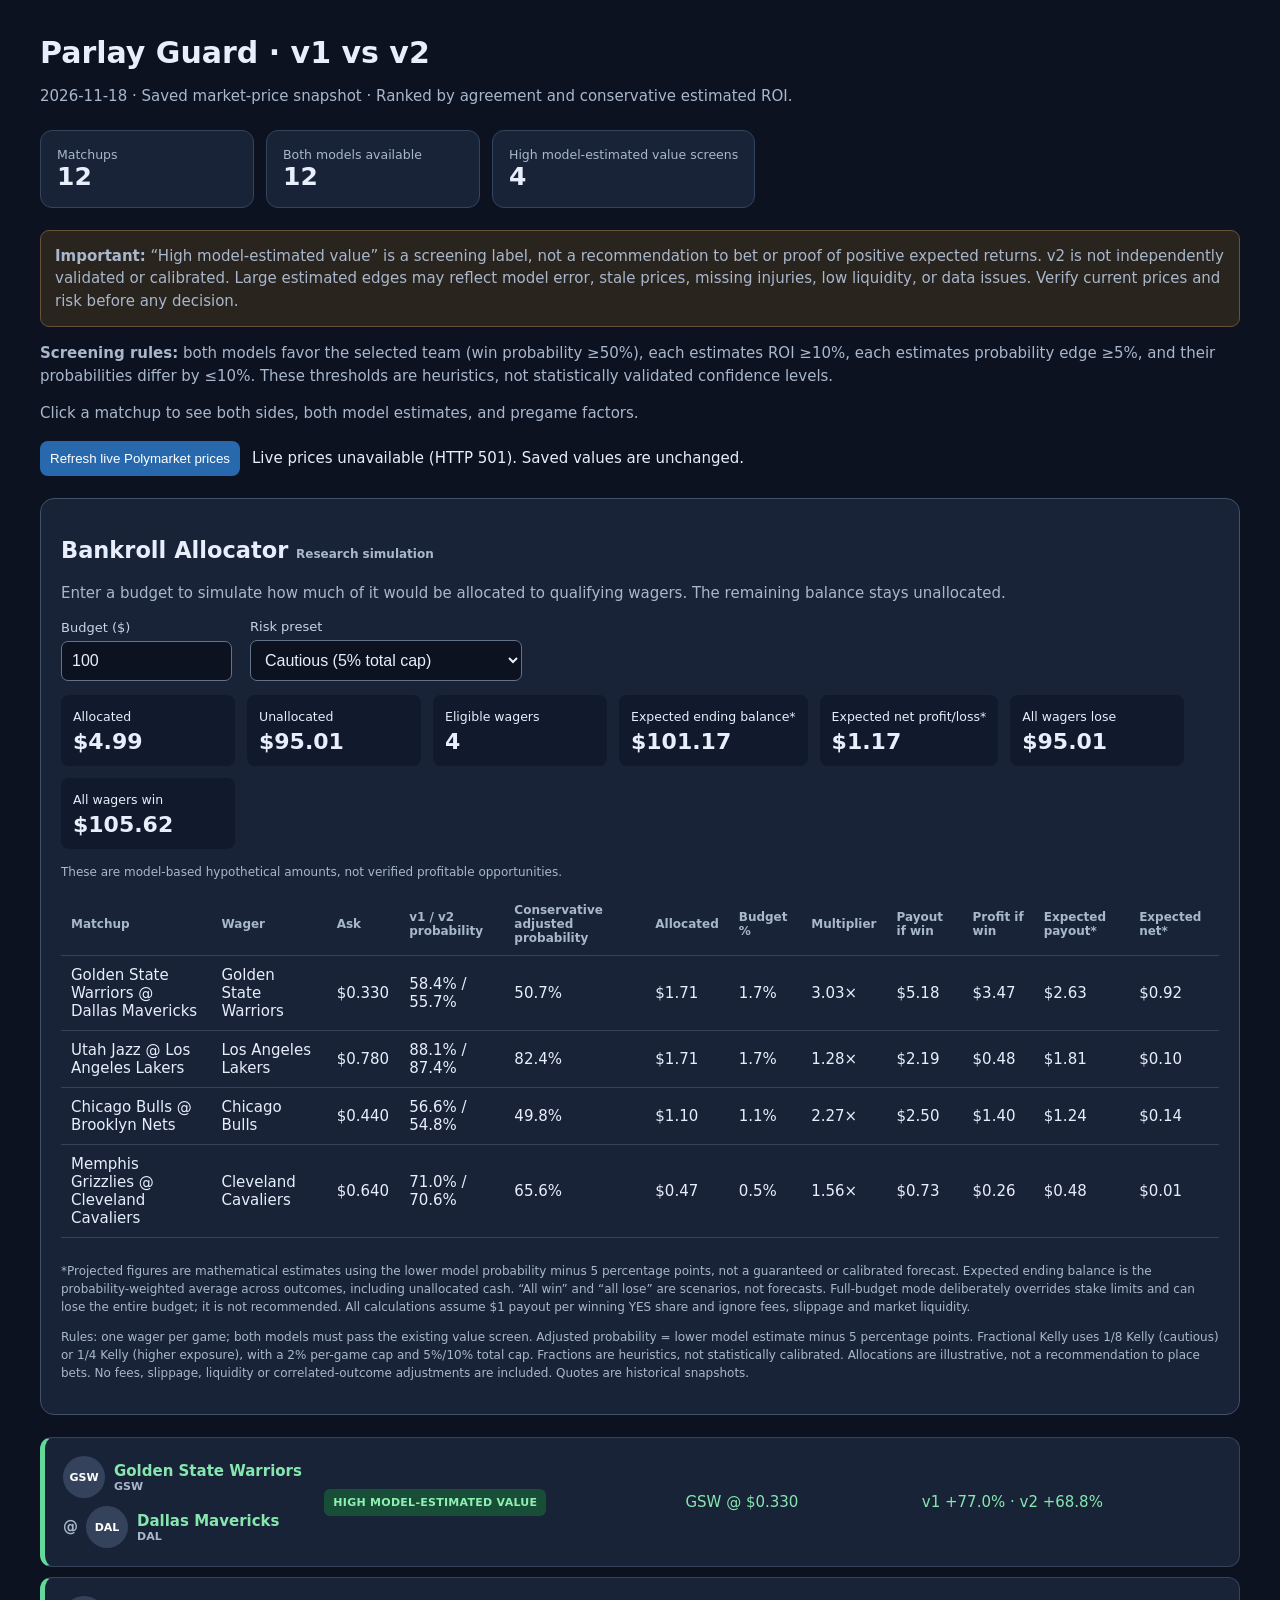
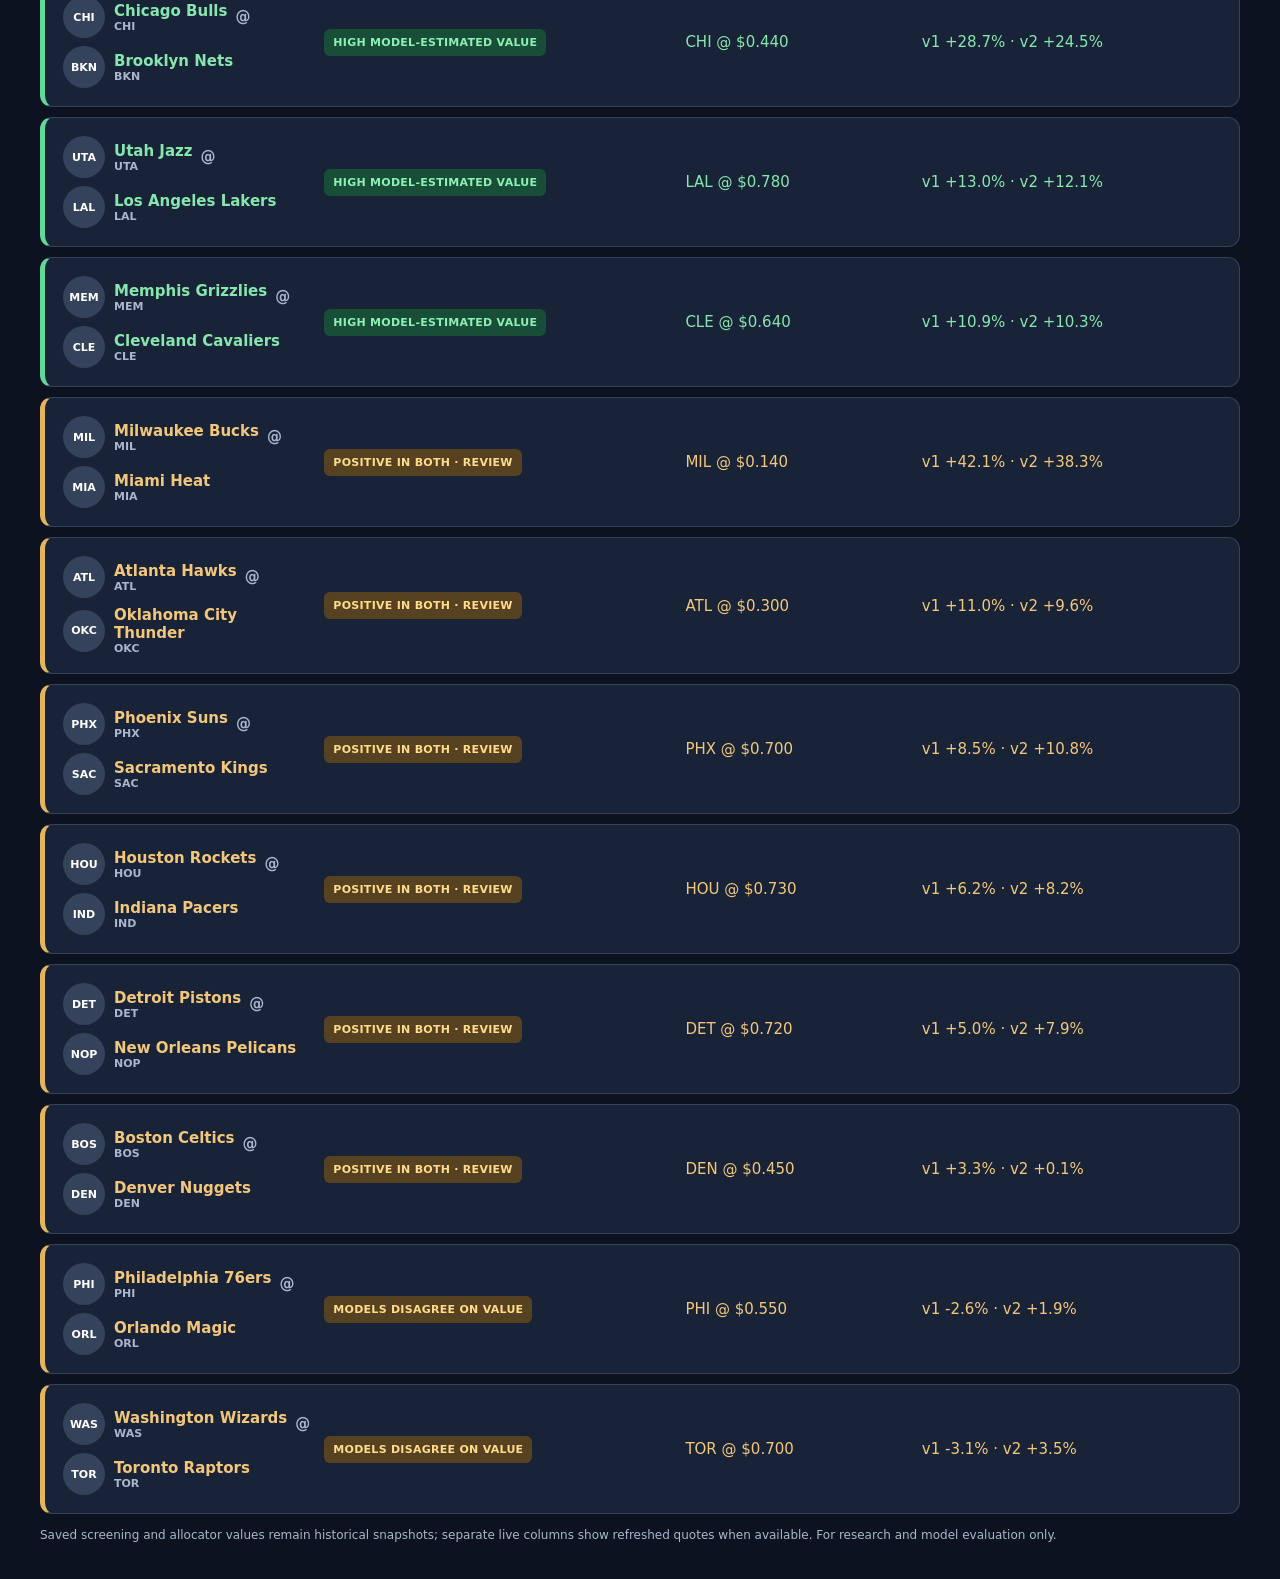
==== commit 9f6fcd70: "Add NBA player prediction V2 and probability calibration" ====
--- a/models/parlay_guard_v1_vs_v2.html
+++ b/models/parlay_guard_v1_vs_v2.html
@@ -1,4 +1,4 @@
-<!doctype html><html lang="en"><head><meta charset="utf-8"><meta name="viewport" content="width=device-width,initial-scale=1"><title>Parlay Guard — Value Screen</title><style>body{background:#0c1220;color:#e8eefb;font:15px system-ui,sans-serif;max-width:1200px;margin:35px auto;padding:0 18px}h1{margin-bottom:4px}p,.note{color:#a8b7cc;line-height:1.5}.summary{display:flex;gap:12px;flex-wrap:wrap;margin:22px 0}.metric{background:#182338;border:1px solid #33445d;border-radius:12px;padding:16px;min-width:180px}.metric b{display:block;font-size:25px}.metric small,.stats small{display:block;color:#a8b7cc}.game{background:#182338;border:1px solid #34435b;border-radius:12px;margin:10px 0;overflow:hidden}.game.strong{border-left:5px solid #62d99a}.game.review{border-left:5px solid #e3b65d}summary{cursor:pointer;display:grid;grid-template-columns:1fr 1.4fr .9fr 1.2fr;gap:12px;align-items:center;padding:18px}summary:hover{background:#24314a}.match{font-weight:750}.pill{font-size:11px;font-weight:700;letter-spacing:.025em;padding:7px 9px;border-radius:6px;display:inline-block;width:fit-content}.pill.strong{background:#184d37;color:#8df0b4}.pill.review{background:#564221;color:#ffdb8b}.pill.muted{background:#2c374a;color:#b7c3d5}section{padding:12px 18px 22px;border-top:1px solid #34435b}.stats{display:grid;grid-template-columns:repeat(3,1fr);gap:12px}.stats>div{background:#101a2c;padding:12px;border-radius:9px}.stats b{display:block;margin-top:5px}.scroll{overflow-x:auto}table{width:100%;border-collapse:collapse;margin:12px 0}th,td{text-align:left;padding:10px;border-bottom:1px solid #34435b;white-space:nowrap}th{font-size:12px;color:#a8b7cc}.strong{color:#86e7ae}.review{color:#f2c77b}.muted{color:#b5bfd0}.note{font-size:12px}.warning{padding:14px;border:1px solid #66533b;border-radius:9px;background:#2a241e}@media(max-width:850px){summary{grid-template-columns:1fr 1fr}.stats{grid-template-columns:1fr}}.teamgrid{display:grid;grid-template-columns:repeat(2,minmax(0,1fr));gap:14px}.teamrecord{background:#101a2c;border:1px solid #34435b;border-radius:10px;padding:14px;min-width:0}.teamrecord h4{margin:0 0 12px}.recordgrid{display:grid;grid-template-columns:1fr 1fr;gap:10px}.recordgrid small{display:block;color:#a8b7cc}.recordgrid b{display:block;margin-top:3px}.sequence{font-size:13px}.win{color:#86e7ae;font-weight:700}.loss{color:#f0a4a4;font-weight:700}@media(max-width:850px){.teamgrid{grid-template-columns:1fr}}.team-identity{display:inline-flex;align-items:center;gap:9px}.team-identity strong{display:block}.team-identity small{display:block;color:#a8b7cc;font-size:11px}.team-logo,.logo-wrap,.logo-fallback{width:42px;height:42px}.team-logo{object-fit:contain}.logo-wrap{display:inline-flex;align-items:center;justify-content:center}.logo-fallback{border-radius:50%;background:#34435b;color:white;align-items:center;justify-content:center;font-size:11px}.match{display:flex;align-items:center;gap:8px;flex-wrap:wrap}.versus{color:#a8b7cc}.allocator{background:#182338;border:1px solid #40516a;border-radius:14px;padding:20px;margin:22px 0}.allocator-controls{display:flex;gap:18px;flex-wrap:wrap;align-items:end}.allocator label{display:grid;gap:6px;color:#c6d4e8;font-size:13px}.allocator input,.allocator select{background:#0c1220;color:#e8eefb;border:1px solid #62728b;border-radius:7px;padding:10px;font-size:16px;min-width:130px}.allocator .alloc-metrics{display:flex;gap:12px;flex-wrap:wrap;margin:14px 0}.allocator .alloc-metrics>div{background:#101a2c;border-radius:8px;padding:12px;min-width:150px}.allocator .alloc-metrics strong{display:block;font-size:22px;margin-top:4px}.allocator .alloc-note{color:#a8b7cc;font-size:12px;line-height:1.5}.allocator .empty{padding:12px;background:#101a2c;border-radius:8px}#alloc-table td,#alloc-table th{white-space:normal}</style></head><body><h1>Parlay Guard · v1 vs v2</h1><p>2026-11-18 · Saved market-price snapshot · Ranked by agreement and conservative estimated ROI.</p><div class="summary"><div class="metric"><small>Matchups</small><b>12</b></div><div class="metric"><small>Both models available</small><b>12</b></div><div class="metric"><small>High model-estimated value screens</small><b>4</b></div></div><p class="warning"><strong>Important:</strong> “High model-estimated value” is a screening label, not a recommendation to bet or proof of positive expected returns. v2 is not independently validated or calibrated. Large estimated edges may reflect model error, stale prices, missing injuries, low liquidity, or data issues. Verify current prices and risk before any decision.</p><p><strong>Screening rules:</strong> both models favor the selected team (win probability ≥50%), each estimates ROI ≥10%, each estimates probability edge ≥5%, and their probabilities differ by ≤10%. These thresholds are heuristics, not statistically validated confidence levels.</p><p>Click a matchup to see both sides, both model estimates, and pregame factors.</p><section class="allocator" id="bankroll-allocator">
+<!doctype html><html lang="en"><head><meta charset="utf-8"><meta name="viewport" content="width=device-width,initial-scale=1"><title>Parlay Guard — Value Screen</title><style>body{background:#0c1220;color:#e8eefb;font:15px system-ui,sans-serif;max-width:1200px;margin:35px auto;padding:0 18px}h1{margin-bottom:4px}p,.note{color:#a8b7cc;line-height:1.5}.summary{display:flex;gap:12px;flex-wrap:wrap;margin:22px 0}.metric{background:#182338;border:1px solid #33445d;border-radius:12px;padding:16px;min-width:180px}.metric b{display:block;font-size:25px}.metric small,.stats small{display:block;color:#a8b7cc}.game{background:#182338;border:1px solid #34435b;border-radius:12px;margin:10px 0;overflow:hidden}.game.strong{border-left:5px solid #62d99a}.game.review{border-left:5px solid #e3b65d}summary{cursor:pointer;display:grid;grid-template-columns:1fr 1.4fr .9fr 1.2fr;gap:12px;align-items:center;padding:18px}summary:hover{background:#24314a}.match{font-weight:750}.pill{font-size:11px;font-weight:700;letter-spacing:.025em;padding:7px 9px;border-radius:6px;display:inline-block;width:fit-content}.pill.strong{background:#184d37;color:#8df0b4}.pill.review{background:#564221;color:#ffdb8b}.pill.muted{background:#2c374a;color:#b7c3d5}section{padding:12px 18px 22px;border-top:1px solid #34435b}.stats{display:grid;grid-template-columns:repeat(3,1fr);gap:12px}.stats>div{background:#101a2c;padding:12px;border-radius:9px}.stats b{display:block;margin-top:5px}.scroll{overflow-x:auto}table{width:100%;border-collapse:collapse;margin:12px 0}th,td{text-align:left;padding:10px;border-bottom:1px solid #34435b;white-space:nowrap}th{font-size:12px;color:#a8b7cc}.strong{color:#86e7ae}.review{color:#f2c77b}.muted{color:#b5bfd0}.note{font-size:12px}.warning{padding:14px;border:1px solid #66533b;border-radius:9px;background:#2a241e}@media(max-width:850px){summary{grid-template-columns:1fr 1fr}.stats{grid-template-columns:1fr}}.teamgrid{display:grid;grid-template-columns:repeat(2,minmax(0,1fr));gap:14px}.teamrecord{background:#101a2c;border:1px solid #34435b;border-radius:10px;padding:14px;min-width:0}.teamrecord h4{margin:0 0 12px}.recordgrid{display:grid;grid-template-columns:1fr 1fr;gap:10px}.recordgrid small{display:block;color:#a8b7cc}.recordgrid b{display:block;margin-top:3px}.sequence{font-size:13px}.win{color:#86e7ae;font-weight:700}.loss{color:#f0a4a4;font-weight:700}@media(max-width:850px){.teamgrid{grid-template-columns:1fr}}.team-identity{display:inline-flex;align-items:center;gap:9px}.team-identity strong{display:block}.team-identity small{display:block;color:#a8b7cc;font-size:11px}.team-logo,.logo-wrap,.logo-fallback{width:42px;height:42px}.team-logo{object-fit:contain}.logo-wrap{display:inline-flex;align-items:center;justify-content:center}.logo-fallback{border-radius:50%;background:#34435b;color:white;align-items:center;justify-content:center;font-size:11px}.match{display:flex;align-items:center;gap:8px;flex-wrap:wrap}.versus{color:#a8b7cc}.live-toolbar{display:flex;gap:12px;align-items:center;flex-wrap:wrap;margin:16px 0}.live-toolbar button{background:#2869ae;border:0;color:white;border-radius:8px;padding:10px;cursor:pointer}.live-status{color:#8fd6ee;font-size:13px}.reco-area{background:#101a2c;border:1px solid #425571;border-radius:10px;margin:18px 0;padding:14px}.reco-head{display:flex;align-items:center;justify-content:space-between;gap:12px;flex-wrap:wrap}.reco-head h3{margin:6px 0}.reco-refresh{background:#2869ae;color:white;border:0;border-radius:7px;padding:8px 10px;cursor:pointer}.reco-status{color:#9ab5c9;font-size:13px}.reco-grid{display:grid;grid-template-columns:repeat(3,minmax(0,1fr));gap:12px}.reco-block{padding:12px;background:#1a2a43;border:1px solid #3a5276;border-radius:9px;min-width:0}.reco-block h4{margin:0 0 10px}.reco-block .pick{font-size:18px;font-weight:700;color:#a0eac9}.reco-block p{margin:7px 0}.reco-meta{font-size:12px;color:#b7c6dc}.reco-table{overflow-x:auto}.reco-table td{font-size:13px}.reco-no{color:#e5b579}.reco-warning{color:#d4b77b;font-size:12px}@media(max-width:880px){.reco-grid{grid-template-columns:1fr}}.allocator{background:#182338;border:1px solid #40516a;border-radius:14px;padding:20px;margin:22px 0}.allocator-controls{display:flex;gap:18px;flex-wrap:wrap;align-items:end}.allocator label{display:grid;gap:6px;color:#c6d4e8;font-size:13px}.allocator input,.allocator select{background:#0c1220;color:#e8eefb;border:1px solid #62728b;border-radius:7px;padding:10px;font-size:16px;min-width:130px}.allocator .alloc-metrics{display:flex;gap:12px;flex-wrap:wrap;margin:14px 0}.allocator .alloc-metrics>div{background:#101a2c;border-radius:8px;padding:12px;min-width:150px}.allocator .alloc-metrics strong{display:block;font-size:22px;margin-top:4px}.allocator .alloc-note{color:#a8b7cc;font-size:12px;line-height:1.5}.allocator .empty{padding:12px;background:#101a2c;border-radius:8px}#alloc-table td,#alloc-table th{white-space:normal}</style></head><body><h1>Parlay Guard · v1 vs v2</h1><p>2026-11-18 · Saved market-price snapshot · Ranked by agreement and conservative estimated ROI.</p><div class="summary"><div class="metric"><small>Matchups</small><b>12</b></div><div class="metric"><small>Both models available</small><b>12</b></div><div class="metric"><small>High model-estimated value screens</small><b>4</b></div></div><p class="warning"><strong>Important:</strong> “High model-estimated value” is a screening label, not a recommendation to bet or proof of positive expected returns. v2 is not independently validated or calibrated. Large estimated edges may reflect model error, stale prices, missing injuries, low liquidity, or data issues. Verify current prices and risk before any decision.</p><p><strong>Screening rules:</strong> both models favor the selected team (win probability ≥50%), each estimates ROI ≥10%, each estimates probability edge ≥5%, and their probabilities differ by ≤10%. These thresholds are heuristics, not statistically validated confidence levels.</p><p>Click a matchup to see both sides, both model estimates, and pregame factors.</p><div class="live-toolbar"><button id="live-refresh" type="button">Refresh live Polymarket prices</button><span id="live-global-status">Waiting for first update</span></div><section class="allocator" id="bankroll-allocator">
       <h2>Bankroll Allocator <small style="font-size:12px;color:#a8b7cc">Research simulation</small></h2>
       <p>Enter a budget to simulate how much of it would be allocated to qualifying wagers. The remaining balance stays unallocated.</p>
       <div class="allocator-controls">
@@ -7,9 +7,33 @@
       </div>
       <div class="alloc-metrics"><div><small>Allocated</small><strong id="alloc-total">$0.00</strong></div><div><small>Unallocated</small><strong id="alloc-left">$100.00</strong></div><div><small>Eligible wagers</small><strong id="alloc-count">0</strong></div><div><small>Expected ending balance*</small><strong id="alloc-expected">$100.00</strong></div><div><small>Expected net profit/loss*</small><strong id="alloc-profit">$0.00</strong></div><div><small>All wagers lose</small><strong id="alloc-worst">$100.00</strong></div><div><small>All wagers win</small><strong id="alloc-best">$100.00</strong></div></div>
       <div id="alloc-message" class="alloc-note" aria-live="polite"></div>
-      <div class="scroll"><table id="alloc-table"><thead><tr><th>Matchup</th><th>Wager</th><th>Ask</th><th>v1 / v2 probability</th><th>Conservative adjusted probability</th><th>Allocated</th><th>Budget %</th><th>Expected payout*</th><th>Expected net*</th></tr></thead><tbody id="alloc-rows"></tbody></table></div>
+      <div class="scroll"><table id="alloc-table"><thead><tr><th>Matchup</th><th>Wager</th><th>Ask</th><th>v1 / v2 probability</th><th>Conservative adjusted probability</th><th>Allocated</th><th>Budget %</th><th>Multiplier</th><th>Payout if win</th><th>Profit if win</th><th>Expected payout*</th><th>Expected net*</th></tr></thead><tbody id="alloc-rows"></tbody></table></div>
       <p class="alloc-note">*Projected figures are mathematical estimates using the lower model probability minus 5 percentage points, not a guaranteed or calibrated forecast. Expected ending balance is the probability-weighted average across outcomes, including unallocated cash. “All win” and “all lose” are scenarios, not forecasts. Full-budget mode deliberately overrides stake limits and can lose the entire budget; it is not recommended. All calculations assume $1 payout per winning YES share and ignore fees, slippage and market liquidity.</p><p class="alloc-note">Rules: one wager per game; both models must pass the existing value screen. Adjusted probability = lower model estimate minus 5 percentage points. Fractional Kelly uses 1/8 Kelly (cautious) or 1/4 Kelly (higher exposure), with a 2% per-game cap and 5%/10% total cap. Fractions are heuristics, not statistically calibrated. Allocations are illustrative, not a recommendation to place bets. No fees, slippage, liquidity or correlated-outcome adjustments are included. Quotes are historical snapshots.</p>
-    </section><details class="game strong"><summary><span class="match"><span class="team-identity"><span class="logo-wrap"><img class="team-logo" width="42" height="42" src="https://cdn.nba.com/logos/nba/1610612744/primary/L/logo.svg" alt="Golden State Warriors logo" loading="lazy" onerror="this.style.display='none';this.nextElementSibling.style.display='inline-flex'"><span class="logo-fallback" style="display:none">GSW</span></span><span><strong>Golden State Warriors</strong><small>GSW</small></span></span><span class="versus">@</span><span class="team-identity"><span class="logo-wrap"><img class="team-logo" width="42" height="42" src="https://cdn.nba.com/logos/nba/1610612742/primary/L/logo.svg" alt="Dallas Mavericks logo" loading="lazy" onerror="this.style.display='none';this.nextElementSibling.style.display='inline-flex'"><span class="logo-fallback" style="display:none">DAL</span></span><span><strong>Dallas Mavericks</strong><small>DAL</small></span></span></span><span class="pill strong">HIGH MODEL-ESTIMATED VALUE</span><span>GSW @ $0.330</span><span>v1 +77.0% · v2 +68.8%</span></summary><section><div class="stats"><div><small>v1 predicted winner</small><b>Golden State Warriors 58.4%</b></div><div><small>v2 predicted winner</small><b>Golden State Warriors 55.7%</b></div><div><small>v1/v2 difference (home)</small><b>+2.7%</b></div></div><h3>All available wager sides</h3><div class="scroll"><table><thead><tr><th>Wager</th><th>Ask</th><th>v1 win %</th><th>v2 win %</th><th>v1 ROI</th><th>v2 ROI</th><th>v1 edge</th><th>v2 edge</th><th>Screening result</th></tr></thead><tbody><tr><td><span class="team-identity"><span class="logo-wrap"><img class="team-logo" width="42" height="42" src="https://cdn.nba.com/logos/nba/1610612744/primary/L/logo.svg" alt="Golden State Warriors logo" loading="lazy" onerror="this.style.display='none';this.nextElementSibling.style.display='inline-flex'"><span class="logo-fallback" style="display:none">GSW</span></span><span><strong>Golden State Warriors</strong><small>GSW</small></span></span></td><td>$0.330</td><td>58.4%</td><td>55.7%</td><td class="strong">+77.0%</td><td class="strong">+68.8%</td><td>+25.4%</td><td>+22.7%</td><td>HIGH MODEL-ESTIMATED VALUE</td></tr><tr><td><span class="team-identity"><span class="logo-wrap"><img class="team-logo" width="42" height="42" src="https://cdn.nba.com/logos/nba/1610612742/primary/L/logo.svg" alt="Dallas Mavericks logo" loading="lazy" onerror="this.style.display='none';this.nextElementSibling.style.display='inline-flex'"><span class="logo-fallback" style="display:none">DAL</span></span><span><strong>Dallas Mavericks</strong><small>DAL</small></span></span></td><td>$0.680</td><td>41.6%</td><td>44.3%</td><td class="muted">-38.8%</td><td class="muted">-34.9%</td><td>-26.4%</td><td>-23.7%</td><td>NO CLEAR VALUE SIGNAL</td></tr></tbody></table></div><h3>2026–27 season record and previous 10 games</h3><p class="note">Completed regular-season games before 2026-11-18. Most recent first.</p><div class="teamgrid"><div class="teamrecord"><h4><span class="team-identity"><span class="logo-wrap"><img class="team-logo" width="42" height="42" src="https://cdn.nba.com/logos/nba/1610612744/primary/L/logo.svg" alt="Golden State Warriors logo" loading="lazy" onerror="this.style.display='none';this.nextElementSibling.style.display='inline-flex'"><span class="logo-fallback" style="display:none">GSW</span></span><span><strong>Golden State Warriors</strong><small>GSW</small></span></span></h4><div class="recordgrid"><div><small>Season record</small><b>8-6 (57.1%)</b></div><div><small>Home / Away</small><b>6-1 / 2-5</b></div><div><small>Last 10</small><b>7-3</b></div><div><small>Points for / against</small><b>115.1 / 112.6</b></div></div><p class="sequence">Recent results (newest first): <span class="loss">L</span> <span class="loss">L</span> <span class="loss">L</span> <span class="win">W</span> <span class="win">W</span> <span class="win">W</span> <span class="win">W</span> <span class="win">W</span> <span class="win">W</span> <span class="win">W</span></p><div class="scroll"><table><thead><tr><th>Date</th><th>Opponent</th><th>Result</th><th>Score</th><th>Margin</th></tr></thead><tbody><tr><td>Nov 16</td><td>Away vs New Orleans Pelicans</td><td class="loss">L</td><td>94-115</td><td>-21</td></tr><tr><td>Nov 13</td><td>Away vs San Antonio Spurs</td><td class="loss">L</td><td>85-123</td><td>-38</td></tr><tr><td>Nov 11</td><td>Away vs Houston Rockets</td><td class="loss">L</td><td>108-115</td><td>-7</td></tr><tr><td>Nov 09</td><td>Home vs New Orleans Pelicans</td><td class="win">W</td><td>138-87</td><td>+51</td></tr><tr><td>Nov 07</td><td>Home vs Orlando Magic</td><td class="win">W</td><td>126-119</td><td>+7</td></tr><tr><td>Nov 05</td><td>Home vs Miami Heat</td><td class="win">W</td><td>120-100</td><td>+20</td></tr><tr><td>Nov 02</td><td>Home vs Phoenix Suns</td><td class="win">W</td><td>116-113</td><td>+3</td></tr><tr><td>Nov 01</td><td>Home vs LA Clippers</td><td class="win">W</td><td>124-112</td><td>+12</td></tr><tr><td>Oct 30</td><td>Home vs Los Angeles Lakers</td><td class="win">W</td><td>112-95</td><td>+17</td></tr><tr><td>Oct 28</td><td>Away vs Minnesota Timberwolves</td><td class="win">W</td><td>119-114</td><td>+5</td></tr></tbody></table></div></div><div class="teamrecord"><h4><span class="team-identity"><span class="logo-wrap"><img class="team-logo" width="42" height="42" src="https://cdn.nba.com/logos/nba/1610612742/primary/L/logo.svg" alt="Dallas Mavericks logo" loading="lazy" onerror="this.style.display='none';this.nextElementSibling.style.display='inline-flex'"><span class="logo-fallback" style="display:none">DAL</span></span><span><strong>Dallas Mavericks</strong><small>DAL</small></span></span></h4><div class="recordgrid"><div><small>Season record</small><b>7-7 (50.0%)</b></div><div><small>Home / Away</small><b>5-2 / 2-5</b></div><div><small>Last 10</small><b>5-5</b></div><div><small>Points for / against</small><b>112.1 / 114.6</b></div></div><p class="sequence">Recent results (newest first): <span class="loss">L</span> <span class="loss">L</span> <span class="loss">L</span> <span class="win">W</span> <span class="win">W</span> <span class="win">W</span> <span class="loss">L</span> <span class="loss">L</span> <span class="win">W</span> <span class="win">W</span></p><div class="scroll"><table><thead><tr><th>Date</th><th>Opponent</th><th>Result</th><th>Score</th><th>Margin</th></tr></thead><tbody><tr><td>Nov 15</td><td>Away vs Boston Celtics</td><td class="loss">L</td><td>94-131</td><td>-37</td></tr><tr><td>Nov 14</td><td>Away vs Cleveland Cavaliers</td><td class="loss">L</td><td>117-127</td><td>-10</td></tr><tr><td>Nov 12</td><td>Away vs Minnesota Timberwolves</td><td class="loss">L</td><td>94-133</td><td>-39</td></tr><tr><td>Nov 09</td><td>Home vs Indiana Pacers</td><td class="win">W</td><td>125-122</td><td>+3</td></tr><tr><td>Nov 08</td><td>Home vs Brooklyn Nets</td><td class="win">W</td><td>130-93</td><td>+37</td></tr><tr><td>Nov 06</td><td>Home vs Utah Jazz</td><td class="win">W</td><td>112-100</td><td>+12</td></tr><tr><td>Nov 04</td><td>Away vs San Antonio Spurs</td><td class="loss">L</td><td>111-112</td><td>-1</td></tr><tr><td>Nov 02</td><td>Home vs Sacramento Kings</td><td class="loss">L</td><td>100-115</td><td>-15</td></tr><tr><td>Oct 30</td><td>Home vs Houston Rockets</td><td class="win">W</td><td>116-111</td><td>+5</td></tr><tr><td>Oct 28</td><td>Home vs Oklahoma City Thunder</td><td class="win">W</td><td>120-96</td><td>+24</td></tr></tbody></table></div></div></div><h3>Pregame inputs</h3><div class="scroll"><table><thead><tr><th>Pregame input</th><th>v1 away</th><th>v1 home</th><th>v2 away</th><th>v2 home</th></tr></thead><tbody><tr><td>Last 5 win %</td><td>40.0%</td><td>40.0%</td><td>40.0%</td><td>40.0%</td></tr><tr><td>Last 10 win %</td><td>70.0%</td><td>50.0%</td><td>70.0%</td><td>50.0%</td></tr><tr><td>Days rest</td><td>+1.0</td><td>+2.0</td><td>+1.0</td><td>+2.0</td></tr><tr><td>Last 10 point differential</td><td>+4.9</td><td>-2.1</td><td>+4.9</td><td>-2.1</td></tr></tbody></table></div><p class="note">Inputs are not causal feature attributions. EV assumes a winning YES share pays $1; ROI = probability / best ask − 1. Excludes fees, slippage, execution and settlement risks.</p></section></details><details class="game strong"><summary><span class="match"><span class="team-identity"><span class="logo-wrap"><img class="team-logo" width="42" height="42" src="https://cdn.nba.com/logos/nba/1610612741/primary/L/logo.svg" alt="Chicago Bulls logo" loading="lazy" onerror="this.style.display='none';this.nextElementSibling.style.display='inline-flex'"><span class="logo-fallback" style="display:none">CHI</span></span><span><strong>Chicago Bulls</strong><small>CHI</small></span></span><span class="versus">@</span><span class="team-identity"><span class="logo-wrap"><img class="team-logo" width="42" height="42" src="https://cdn.nba.com/logos/nba/1610612751/primary/L/logo.svg" alt="Brooklyn Nets logo" loading="lazy" onerror="this.style.display='none';this.nextElementSibling.style.display='inline-flex'"><span class="logo-fallback" style="display:none">BKN</span></span><span><strong>Brooklyn Nets</strong><small>BKN</small></span></span></span><span class="pill strong">HIGH MODEL-ESTIMATED VALUE</span><span>CHI @ $0.440</span><span>v1 +28.7% · v2 +24.5%</span></summary><section><div class="stats"><div><small>v1 predicted winner</small><b>Chicago Bulls 56.6%</b></div><div><small>v2 predicted winner</small><b>Chicago Bulls 54.8%</b></div><div><small>v1/v2 difference (home)</small><b>+1.9%</b></div></div><h3>All available wager sides</h3><div class="scroll"><table><thead><tr><th>Wager</th><th>Ask</th><th>v1 win %</th><th>v2 win %</th><th>v1 ROI</th><th>v2 ROI</th><th>v1 edge</th><th>v2 edge</th><th>Screening result</th></tr></thead><tbody><tr><td><span class="team-identity"><span class="logo-wrap"><img class="team-logo" width="42" height="42" src="https://cdn.nba.com/logos/nba/1610612741/primary/L/logo.svg" alt="Chicago Bulls logo" loading="lazy" onerror="this.style.display='none';this.nextElementSibling.style.display='inline-flex'"><span class="logo-fallback" style="display:none">CHI</span></span><span><strong>Chicago Bulls</strong><small>CHI</small></span></span></td><td>$0.440</td><td>56.6%</td><td>54.8%</td><td class="strong">+28.7%</td><td class="strong">+24.5%</td><td>+12.6%</td><td>+10.8%</td><td>HIGH MODEL-ESTIMATED VALUE</td></tr><tr><td><span class="team-identity"><span class="logo-wrap"><img class="team-logo" width="42" height="42" src="https://cdn.nba.com/logos/nba/1610612751/primary/L/logo.svg" alt="Brooklyn Nets logo" loading="lazy" onerror="this.style.display='none';this.nextElementSibling.style.display='inline-flex'"><span class="logo-fallback" style="display:none">BKN</span></span><span><strong>Brooklyn Nets</strong><small>BKN</small></span></span></td><td>$0.570</td><td>43.4%</td><td>45.2%</td><td class="muted">-23.9%</td><td class="muted">-20.7%</td><td>-13.6%</td><td>-11.8%</td><td>NO CLEAR VALUE SIGNAL</td></tr></tbody></table></div><h3>2026–27 season record and previous 10 games</h3><p class="note">Completed regular-season games before 2026-11-18. Most recent first.</p><div class="teamgrid"><div class="teamrecord"><h4><span class="team-identity"><span class="logo-wrap"><img class="team-logo" width="42" height="42" src="https://cdn.nba.com/logos/nba/1610612741/primary/L/logo.svg" alt="Chicago Bulls logo" loading="lazy" onerror="this.style.display='none';this.nextElementSibling.style.display='inline-flex'"><span class="logo-fallback" style="display:none">CHI</span></span><span><strong>Chicago Bulls</strong><small>CHI</small></span></span></h4><div class="recordgrid"><div><small>Season record</small><b>3-10 (23.1%)</b></div><div><small>Home / Away</small><b>1-4 / 2-6</b></div><div><small>Last 10</small><b>2-8</b></div><div><small>Points for / against</small><b>114.6 / 125.9</b></div></div><p class="sequence">Recent results (newest first): <span class="loss">L</span> <span class="win">W</span> <span class="win">W</span> <span class="loss">L</span> <span class="loss">L</span> <span class="loss">L</span> <span class="loss">L</span> <span class="loss">L</span> <span class="loss">L</span> <span class="loss">L</span></p><div class="scroll"><table><thead><tr><th>Date</th><th>Opponent</th><th>Result</th><th>Score</th><th>Margin</th></tr></thead><tbody><tr><td>Nov 16</td><td>Away vs Cleveland Cavaliers</td><td class="loss">L</td><td>115-126</td><td>-11</td></tr><tr><td>Nov 14</td><td>Away vs Minnesota Timberwolves</td><td class="win">W</td><td>117-106</td><td>+11</td></tr><tr><td>Nov 13</td><td>Home vs Atlanta Hawks</td><td class="win">W</td><td>125-117</td><td>+8</td></tr><tr><td>Nov 11</td><td>Home vs San Antonio Spurs</td><td class="loss">L</td><td>119-124</td><td>-5</td></tr><tr><td>Nov 08</td><td>Home vs Philadelphia 76ers</td><td class="loss">L</td><td>121-127</td><td>-6</td></tr><tr><td>Nov 04</td><td>Away vs New York Knicks</td><td class="loss">L</td><td>105-135</td><td>-30</td></tr><tr><td>Nov 02</td><td>Away vs Philadelphia 76ers</td><td class="loss">L</td><td>107-126</td><td>-19</td></tr><tr><td>Oct 30</td><td>Away vs Boston Celtics</td><td class="loss">L</td><td>111-125</td><td>-14</td></tr><tr><td>Oct 28</td><td>Home vs New York Knicks</td><td class="loss">L</td><td>127-133</td><td>-6</td></tr><tr><td>Oct 26</td><td>Away vs Boston Celtics</td><td class="loss">L</td><td>99-134</td><td>-35</td></tr></tbody></table></div></div><div class="teamrecord"><h4><span class="team-identity"><span class="logo-wrap"><img class="team-logo" width="42" height="42" src="https://cdn.nba.com/logos/nba/1610612751/primary/L/logo.svg" alt="Brooklyn Nets logo" loading="lazy" onerror="this.style.display='none';this.nextElementSibling.style.display='inline-flex'"><span class="logo-fallback" style="display:none">BKN</span></span><span><strong>Brooklyn Nets</strong><small>BKN</small></span></span></h4><div class="recordgrid"><div><small>Season record</small><b>3-10 (23.1%)</b></div><div><small>Home / Away</small><b>1-4 / 2-6</b></div><div><small>Last 10</small><b>3-7</b></div><div><small>Points for / against</small><b>111.2 / 117.8</b></div></div><p class="sequence">Recent results (newest first): <span class="loss">L</span> <span class="loss">L</span> <span class="win">W</span> <span class="loss">L</span> <span class="loss">L</span> <span class="win">W</span> <span class="loss">L</span> <span class="win">W</span> <span class="loss">L</span> <span class="loss">L</span></p><div class="scroll"><table><thead><tr><th>Date</th><th>Opponent</th><th>Result</th><th>Score</th><th>Margin</th></tr></thead><tbody><tr><td>Nov 16</td><td>Home vs Philadelphia 76ers</td><td class="loss">L</td><td>123-135</td><td>-12</td></tr><tr><td>Nov 14</td><td>Away vs Memphis Grizzlies</td><td class="loss">L</td><td>110-129</td><td>-19</td></tr><tr><td>Nov 11</td><td>Away vs New Orleans Pelicans</td><td class="win">W</td><td>145-111</td><td>+34</td></tr><tr><td>Nov 08</td><td>Away vs Dallas Mavericks</td><td class="loss">L</td><td>93-130</td><td>-37</td></tr><tr><td>Nov 07</td><td>Away vs Atlanta Hawks</td><td class="loss">L</td><td>121-124</td><td>-3</td></tr><tr><td>Nov 04</td><td>Home vs Charlotte Hornets</td><td class="win">W</td><td>114-104</td><td>+10</td></tr><tr><td>Nov 02</td><td>Away vs New York Knicks</td><td class="loss">L</td><td>90-103</td><td>-13</td></tr><tr><td>Nov 01</td><td>Away vs Indiana Pacers</td><td class="win">W</td><td>98-90</td><td>+8</td></tr><tr><td>Oct 30</td><td>Home vs Detroit Pistons</td><td class="loss">L</td><td>94-110</td><td>-16</td></tr><tr><td>Oct 27</td><td>Away vs Boston Celtics</td><td class="loss">L</td><td>124-125</td><td>-1</td></tr></tbody></table></div></div></div><h3>Pregame inputs</h3><div class="scroll"><table><thead><tr><th>Pregame input</th><th>v1 away</th><th>v1 home</th><th>v2 away</th><th>v2 home</th></tr></thead><tbody><tr><td>Last 5 win %</td><td>40.0%</td><td>20.0%</td><td>40.0%</td><td>20.0%</td></tr><tr><td>Last 10 win %</td><td>20.0%</td><td>30.0%</td><td>20.0%</td><td>30.0%</td></tr><tr><td>Days rest</td><td>+1.0</td><td>+1.0</td><td>+1.0</td><td>+1.0</td></tr><tr><td>Last 10 point differential</td><td>-10.7</td><td>-4.9</td><td>-10.7</td><td>-4.9</td></tr></tbody></table></div><p class="note">Inputs are not causal feature attributions. EV assumes a winning YES share pays $1; ROI = probability / best ask − 1. Excludes fees, slippage, execution and settlement risks.</p></section></details><details class="game strong"><summary><span class="match"><span class="team-identity"><span class="logo-wrap"><img class="team-logo" width="42" height="42" src="https://cdn.nba.com/logos/nba/1610612762/primary/L/logo.svg" alt="Utah Jazz logo" loading="lazy" onerror="this.style.display='none';this.nextElementSibling.style.display='inline-flex'"><span class="logo-fallback" style="display:none">UTA</span></span><span><strong>Utah Jazz</strong><small>UTA</small></span></span><span class="versus">@</span><span class="team-identity"><span class="logo-wrap"><img class="team-logo" width="42" height="42" src="https://cdn.nba.com/logos/nba/1610612747/primary/L/logo.svg" alt="Los Angeles Lakers logo" loading="lazy" onerror="this.style.display='none';this.nextElementSibling.style.display='inline-flex'"><span class="logo-fallback" style="display:none">LAL</span></span><span><strong>Los Angeles Lakers</strong><small>LAL</small></span></span></span><span class="pill strong">HIGH MODEL-ESTIMATED VALUE</span><span>LAL @ $0.780</span><span>v1 +13.0% · v2 +12.1%</span></summary><section><div class="stats"><div><small>v1 predicted winner</small><b>Los Angeles Lakers 88.1%</b></div><div><small>v2 predicted winner</small><b>Los Angeles Lakers 87.4%</b></div><div><small>v1/v2 difference (home)</small><b>-0.7%</b></div></div><h3>All available wager sides</h3><div class="scroll"><table><thead><tr><th>Wager</th><th>Ask</th><th>v1 win %</th><th>v2 win %</th><th>v1 ROI</th><th>v2 ROI</th><th>v1 edge</th><th>v2 edge</th><th>Screening result</th></tr></thead><tbody><tr><td><span class="team-identity"><span class="logo-wrap"><img class="team-logo" width="42" height="42" src="https://cdn.nba.com/logos/nba/1610612747/primary/L/logo.svg" alt="Los Angeles Lakers logo" loading="lazy" onerror="this.style.display='none';this.nextElementSibling.style.display='inline-flex'"><span class="logo-fallback" style="display:none">LAL</span></span><span><strong>Los Angeles Lakers</strong><small>LAL</small></span></span></td><td>$0.780</td><td>88.1%</td><td>87.4%</td><td class="strong">+13.0%</td><td class="strong">+12.1%</td><td>+10.1%</td><td>+9.4%</td><td>HIGH MODEL-ESTIMATED VALUE</td></tr><tr><td><span class="team-identity"><span class="logo-wrap"><img class="team-logo" width="42" height="42" src="https://cdn.nba.com/logos/nba/1610612762/primary/L/logo.svg" alt="Utah Jazz logo" loading="lazy" onerror="this.style.display='none';this.nextElementSibling.style.display='inline-flex'"><span class="logo-fallback" style="display:none">UTA</span></span><span><strong>Utah Jazz</strong><small>UTA</small></span></span></td><td>$0.230</td><td>11.9%</td><td>12.6%</td><td class="muted">-48.3%</td><td class="muted">-45.2%</td><td>-11.1%</td><td>-10.4%</td><td>NO CLEAR VALUE SIGNAL</td></tr></tbody></table></div><h3>2026–27 season record and previous 10 games</h3><p class="note">Completed regular-season games before 2026-11-18. Most recent first.</p><div class="teamgrid"><div class="teamrecord"><h4><span class="team-identity"><span class="logo-wrap"><img class="team-logo" width="42" height="42" src="https://cdn.nba.com/logos/nba/1610612762/primary/L/logo.svg" alt="Utah Jazz logo" loading="lazy" onerror="this.style.display='none';this.nextElementSibling.style.display='inline-flex'"><span class="logo-fallback" style="display:none">UTA</span></span><span><strong>Utah Jazz</strong><small>UTA</small></span></span></h4><div class="recordgrid"><div><small>Season record</small><b>2-13 (13.3%)</b></div><div><small>Home / Away</small><b>1-7 / 1-6</b></div><div><small>Last 10</small><b>1-9</b></div><div><small>Points for / against</small><b>108.7 / 117.3</b></div></div><p class="sequence">Recent results (newest first): <span class="win">W</span> <span class="loss">L</span> <span class="loss">L</span> <span class="loss">L</span> <span class="loss">L</span> <span class="loss">L</span> <span class="loss">L</span> <span class="loss">L</span> <span class="loss">L</span> <span class="loss">L</span></p><div class="scroll"><table><thead><tr><th>Date</th><th>Opponent</th><th>Result</th><th>Score</th><th>Margin</th></tr></thead><tbody><tr><td>Nov 17</td><td>Away vs LA Clippers</td><td class="win">W</td><td>132-107</td><td>+25</td></tr><tr><td>Nov 15</td><td>Home vs San Antonio Spurs</td><td class="loss">L</td><td>102-110</td><td>-8</td></tr><tr><td>Nov 13</td><td>Away vs Houston Rockets</td><td class="loss">L</td><td>118-125</td><td>-7</td></tr><tr><td>Nov 11</td><td>Home vs Orlando Magic</td><td class="loss">L</td><td>108-123</td><td>-15</td></tr><tr><td>Nov 10</td><td>Home vs Miami Heat</td><td class="loss">L</td><td>109-115</td><td>-6</td></tr><tr><td>Nov 08</td><td>Away vs Minnesota Timberwolves</td><td class="loss">L</td><td>100-115</td><td>-15</td></tr><tr><td>Nov 06</td><td>Away vs Dallas Mavericks</td><td class="loss">L</td><td>100-112</td><td>-12</td></tr><tr><td>Nov 04</td><td>Away vs New Orleans Pelicans</td><td class="loss">L</td><td>113-120</td><td>-7</td></tr><tr><td>Nov 02</td><td>Away vs San Antonio Spurs</td><td class="loss">L</td><td>97-119</td><td>-22</td></tr><tr><td>Oct 31</td><td>Home vs Portland Trail Blazers</td><td class="loss">L</td><td>90-112</td><td>-22</td></tr></tbody></table></div></div><div class="teamrecord"><h4><span class="team-identity"><span class="logo-wrap"><img class="team-logo" width="42" height="42" src="https://cdn.nba.com/logos/nba/1610612747/primary/L/logo.svg" alt="Los Angeles Lakers logo" loading="lazy" onerror="this.style.display='none';this.nextElementSibling.style.display='inline-flex'"><span class="logo-fallback" style="display:none">LAL</span></span><span><strong>Los Angeles Lakers</strong><small>LAL</small></span></span></h4><div class="recordgrid"><div><small>Season record</small><b>13-2 (86.7%)</b></div><div><small>Home / Away</small><b>6-1 / 7-1</b></div><div><small>Last 10</small><b>9-1</b></div><div><small>Points for / against</small><b>122.5 / 114.8</b></div></div><p class="sequence">Recent results (newest first): <span class="win">W</span> <span class="win">W</span> <span class="win">W</span> <span class="win">W</span> <span class="win">W</span> <span class="win">W</span> <span class="win">W</span> <span class="win">W</span> <span class="win">W</span> <span class="loss">L</span></p><div class="scroll"><table><thead><tr><th>Date</th><th>Opponent</th><th>Result</th><th>Score</th><th>Margin</th></tr></thead><tbody><tr><td>Nov 17</td><td>Home vs Charlotte Hornets</td><td class="win">W</td><td>118-114</td><td>+4</td></tr><tr><td>Nov 15</td><td>Away vs Phoenix Suns</td><td class="win">W</td><td>131-123</td><td>+8</td></tr><tr><td>Nov 11</td><td>Away vs Milwaukee Bucks</td><td class="win">W</td><td>123-112</td><td>+11</td></tr><tr><td>Nov 09</td><td>Away vs Atlanta Hawks</td><td class="win">W</td><td>124-114</td><td>+10</td></tr><tr><td>Nov 08</td><td>Away vs Detroit Pistons</td><td class="win">W</td><td>121-116</td><td>+5</td></tr><tr><td>Nov 06</td><td>Home vs Portland Trail Blazers</td><td class="win">W</td><td>124-118</td><td>+6</td></tr><tr><td>Nov 04</td><td>Away vs Sacramento Kings</td><td class="win">W</td><td>116-103</td><td>+13</td></tr><tr><td>Nov 02</td><td>Home vs Miami Heat</td><td class="win">W</td><td>138-117</td><td>+21</td></tr><tr><td>Nov 01</td><td>Home vs Toronto Raptors</td><td class="win">W</td><td>131-125</td><td>+6</td></tr><tr><td>Oct 30</td><td>Away vs Golden State Warriors</td><td class="loss">L</td><td>95-112</td><td>-17</td></tr></tbody></table></div></div></div><h3>Pregame inputs</h3><div class="scroll"><table><thead><tr><th>Pregame input</th><th>v1 away</th><th>v1 home</th><th>v2 away</th><th>v2 home</th></tr></thead><tbody><tr><td>Last 5 win %</td><td>20.0%</td><td>100.0%</td><td>20.0%</td><td>100.0%</td></tr><tr><td>Last 10 win %</td><td>10.0%</td><td>90.0%</td><td>10.0%</td><td>90.0%</td></tr><tr><td>Days rest</td><td>+0.0</td><td>+0.0</td><td>+0.0</td><td>+0.0</td></tr><tr><td>Last 10 point differential</td><td>-8.9</td><td>+6.7</td><td>-8.9</td><td>+6.7</td></tr></tbody></table></div><p class="note">Inputs are not causal feature attributions. EV assumes a winning YES share pays $1; ROI = probability / best ask − 1. Excludes fees, slippage, execution and settlement risks.</p></section></details><details class="game strong"><summary><span class="match"><span class="team-identity"><span class="logo-wrap"><img class="team-logo" width="42" height="42" src="https://cdn.nba.com/logos/nba/1610612763/primary/L/logo.svg" alt="Memphis Grizzlies logo" loading="lazy" onerror="this.style.display='none';this.nextElementSibling.style.display='inline-flex'"><span class="logo-fallback" style="display:none">MEM</span></span><span><strong>Memphis Grizzlies</strong><small>MEM</small></span></span><span class="versus">@</span><span class="team-identity"><span class="logo-wrap"><img class="team-logo" width="42" height="42" src="https://cdn.nba.com/logos/nba/1610612739/primary/L/logo.svg" alt="Cleveland Cavaliers logo" loading="lazy" onerror="this.style.display='none';this.nextElementSibling.style.display='inline-flex'"><span class="logo-fallback" style="display:none">CLE</span></span><span><strong>Cleveland Cavaliers</strong><small>CLE</small></span></span></span><span class="pill strong">HIGH MODEL-ESTIMATED VALUE</span><span>CLE @ $0.640</span><span>v1 +10.9% · v2 +10.3%</span></summary><section><div class="stats"><div><small>v1 predicted winner</small><b>Cleveland Cavaliers 71.0%</b></div><div><small>v2 predicted winner</small><b>Cleveland Cavaliers 70.6%</b></div><div><small>v1/v2 difference (home)</small><b>-0.4%</b></div></div><h3>All available wager sides</h3><div class="scroll"><table><thead><tr><th>Wager</th><th>Ask</th><th>v1 win %</th><th>v2 win %</th><th>v1 ROI</th><th>v2 ROI</th><th>v1 edge</th><th>v2 edge</th><th>Screening result</th></tr></thead><tbody><tr><td><span class="team-identity"><span class="logo-wrap"><img class="team-logo" width="42" height="42" src="https://cdn.nba.com/logos/nba/1610612739/primary/L/logo.svg" alt="Cleveland Cavaliers logo" loading="lazy" onerror="this.style.display='none';this.nextElementSibling.style.display='inline-flex'"><span class="logo-fallback" style="display:none">CLE</span></span><span><strong>Cleveland Cavaliers</strong><small>CLE</small></span></span></td><td>$0.640</td><td>71.0%</td><td>70.6%</td><td class="strong">+10.9%</td><td class="strong">+10.3%</td><td>+7.0%</td><td>+6.6%</td><td>HIGH MODEL-ESTIMATED VALUE</td></tr><tr><td><span class="team-identity"><span class="logo-wrap"><img class="team-logo" width="42" height="42" src="https://cdn.nba.com/logos/nba/1610612763/primary/L/logo.svg" alt="Memphis Grizzlies logo" loading="lazy" onerror="this.style.display='none';this.nextElementSibling.style.display='inline-flex'"><span class="logo-fallback" style="display:none">MEM</span></span><span><strong>Memphis Grizzlies</strong><small>MEM</small></span></span></td><td>$0.370</td><td>29.0%</td><td>29.4%</td><td class="muted">-21.6%</td><td class="muted">-20.5%</td><td>-8.0%</td><td>-7.6%</td><td>NO CLEAR VALUE SIGNAL</td></tr></tbody></table></div><h3>2026–27 season record and previous 10 games</h3><p class="note">Completed regular-season games before 2026-11-18. Most recent first.</p><div class="teamgrid"><div class="teamrecord"><h4><span class="team-identity"><span class="logo-wrap"><img class="team-logo" width="42" height="42" src="https://cdn.nba.com/logos/nba/1610612763/primary/L/logo.svg" alt="Memphis Grizzlies logo" loading="lazy" onerror="this.style.display='none';this.nextElementSibling.style.display='inline-flex'"><span class="logo-fallback" style="display:none">MEM</span></span><span><strong>Memphis Grizzlies</strong><small>MEM</small></span></span></h4><div class="recordgrid"><div><small>Season record</small><b>10-4 (71.4%)</b></div><div><small>Home / Away</small><b>3-4 / 7-0</b></div><div><small>Last 10</small><b>6-4</b></div><div><small>Points for / against</small><b>121.7 / 112.3</b></div></div><p class="sequence">Recent results (newest first): <span class="win">W</span> <span class="win">W</span> <span class="win">W</span> <span class="loss">L</span> <span class="win">W</span> <span class="loss">L</span> <span class="loss">L</span> <span class="loss">L</span> <span class="win">W</span> <span class="win">W</span></p><div class="scroll"><table><thead><tr><th>Date</th><th>Opponent</th><th>Result</th><th>Score</th><th>Margin</th></tr></thead><tbody><tr><td>Nov 16</td><td>Away vs Washington Wizards</td><td class="win">W</td><td>136-120</td><td>+16</td></tr><tr><td>Nov 14</td><td>Home vs Brooklyn Nets</td><td class="win">W</td><td>129-110</td><td>+19</td></tr><tr><td>Nov 13</td><td>Away vs New Orleans Pelicans</td><td class="win">W</td><td>142-111</td><td>+31</td></tr><tr><td>Nov 11</td><td>Home vs Denver Nuggets</td><td class="loss">L</td><td>118-123</td><td>-5</td></tr><tr><td>Nov 09</td><td>Away vs Toronto Raptors</td><td class="win">W</td><td>118-102</td><td>+16</td></tr><tr><td>Nov 06</td><td>Home vs Oklahoma City Thunder</td><td class="loss">L</td><td>97-128</td><td>-31</td></tr><tr><td>Nov 04</td><td>Home vs Indiana Pacers</td><td class="loss">L</td><td>103-107</td><td>-4</td></tr><tr><td>Nov 02</td><td>Home vs New Orleans Pelicans</td><td class="loss">L</td><td>134-135</td><td>-1</td></tr><tr><td>Oct 31</td><td>Home vs Sacramento Kings</td><td class="win">W</td><td>136-105</td><td>+31</td></tr><tr><td>Oct 29</td><td>Away vs Portland Trail Blazers</td><td class="win">W</td><td>124-103</td><td>+21</td></tr></tbody></table></div></div><div class="teamrecord"><h4><span class="team-identity"><span class="logo-wrap"><img class="team-logo" width="42" height="42" src="https://cdn.nba.com/logos/nba/1610612739/primary/L/logo.svg" alt="Cleveland Cavaliers logo" loading="lazy" onerror="this.style.display='none';this.nextElementSibling.style.display='inline-flex'"><span class="logo-fallback" style="display:none">CLE</span></span><span><strong>Cleveland Cavaliers</strong><small>CLE</small></span></span></h4><div class="recordgrid"><div><small>Season record</small><b>8-7 (53.3%)</b></div><div><small>Home / Away</small><b>6-2 / 2-5</b></div><div><small>Last 10</small><b>5-5</b></div><div><small>Points for / against</small><b>118.1 / 115.8</b></div></div><p class="sequence">Recent results (newest first): <span class="win">W</span> <span class="win">W</span> <span class="loss">L</span> <span class="win">W</span> <span class="loss">L</span> <span class="loss">L</span> <span class="win">W</span> <span class="loss">L</span> <span class="loss">L</span> <span class="win">W</span></p><div class="scroll"><table><thead><tr><th>Date</th><th>Opponent</th><th>Result</th><th>Score</th><th>Margin</th></tr></thead><tbody><tr><td>Nov 16</td><td>Home vs Chicago Bulls</td><td class="win">W</td><td>126-115</td><td>+11</td></tr><tr><td>Nov 14</td><td>Home vs Dallas Mavericks</td><td class="win">W</td><td>127-117</td><td>+10</td></tr><tr><td>Nov 13</td><td>Away vs Miami Heat</td><td class="loss">L</td><td>121-133</td><td>-12</td></tr><tr><td>Nov 11</td><td>Away vs New York Knicks</td><td class="win">W</td><td>115-107</td><td>+8</td></tr><tr><td>Nov 09</td><td>Away vs Charlotte Hornets</td><td class="loss">L</td><td>112-124</td><td>-12</td></tr><tr><td>Nov 07</td><td>Home vs New York Knicks</td><td class="loss">L</td><td>97-109</td><td>-12</td></tr><tr><td>Nov 06</td><td>Home vs Philadelphia 76ers</td><td class="win">W</td><td>119-95</td><td>+24</td></tr><tr><td>Nov 04</td><td>Away vs Oklahoma City Thunder</td><td class="loss">L</td><td>116-124</td><td>-8</td></tr><tr><td>Nov 02</td><td>Home vs Oklahoma City Thunder</td><td class="loss">L</td><td>112-117</td><td>-5</td></tr><tr><td>Oct 31</td><td>Away vs Milwaukee Bucks</td><td class="win">W</td><td>136-111</td><td>+25</td></tr></tbody></table></div></div></div><h3>Pregame inputs</h3><div class="scroll"><table><thead><tr><th>Pregame input</th><th>v1 away</th><th>v1 home</th><th>v2 away</th><th>v2 home</th></tr></thead><tbody><tr><td>Last 5 win %</td><td>80.0%</td><td>60.0%</td><td>80.0%</td><td>60.0%</td></tr><tr><td>Last 10 win %</td><td>60.0%</td><td>50.0%</td><td>60.0%</td><td>50.0%</td></tr><tr><td>Days rest</td><td>+1.0</td><td>+1.0</td><td>+1.0</td><td>+1.0</td></tr><tr><td>Last 10 point differential</td><td>+9.3</td><td>+2.9</td><td>+9.3</td><td>+2.9</td></tr></tbody></table></div><p class="note">Inputs are not causal feature attributions. EV assumes a winning YES share pays $1; ROI = probability / best ask − 1. Excludes fees, slippage, execution and settlement risks.</p></section></details><details class="game review"><summary><span class="match"><span class="team-identity"><span class="logo-wrap"><img class="team-logo" width="42" height="42" src="https://cdn.nba.com/logos/nba/1610612749/primary/L/logo.svg" alt="Milwaukee Bucks logo" loading="lazy" onerror="this.style.display='none';this.nextElementSibling.style.display='inline-flex'"><span class="logo-fallback" style="display:none">MIL</span></span><span><strong>Milwaukee Bucks</strong><small>MIL</small></span></span><span class="versus">@</span><span class="team-identity"><span class="logo-wrap"><img class="team-logo" width="42" height="42" src="https://cdn.nba.com/logos/nba/1610612748/primary/L/logo.svg" alt="Miami Heat logo" loading="lazy" onerror="this.style.display='none';this.nextElementSibling.style.display='inline-flex'"><span class="logo-fallback" style="display:none">MIA</span></span><span><strong>Miami Heat</strong><small>MIA</small></span></span></span><span class="pill review">POSITIVE IN BOTH · REVIEW</span><span>MIL @ $0.140</span><span>v1 +42.1% · v2 +38.3%</span></summary><section><div class="stats"><div><small>v1 predicted winner</small><b>Miami Heat 80.1%</b></div><div><small>v2 predicted winner</small><b>Miami Heat 80.6%</b></div><div><small>v1/v2 difference (home)</small><b>+0.5%</b></div></div><h3>All available wager sides</h3><div class="scroll"><table><thead><tr><th>Wager</th><th>Ask</th><th>v1 win %</th><th>v2 win %</th><th>v1 ROI</th><th>v2 ROI</th><th>v1 edge</th><th>v2 edge</th><th>Screening result</th></tr></thead><tbody><tr><td><span class="team-identity"><span class="logo-wrap"><img class="team-logo" width="42" height="42" src="https://cdn.nba.com/logos/nba/1610612749/primary/L/logo.svg" alt="Milwaukee Bucks logo" loading="lazy" onerror="this.style.display='none';this.nextElementSibling.style.display='inline-flex'"><span class="logo-fallback" style="display:none">MIL</span></span><span><strong>Milwaukee Bucks</strong><small>MIL</small></span></span></td><td>$0.140</td><td>19.9%</td><td>19.4%</td><td class="review">+42.1%</td><td class="review">+38.3%</td><td>+5.9%</td><td>+5.4%</td><td>POSITIVE IN BOTH · REVIEW</td></tr><tr><td><span class="team-identity"><span class="logo-wrap"><img class="team-logo" width="42" height="42" src="https://cdn.nba.com/logos/nba/1610612748/primary/L/logo.svg" alt="Miami Heat logo" loading="lazy" onerror="this.style.display='none';this.nextElementSibling.style.display='inline-flex'"><span class="logo-fallback" style="display:none">MIA</span></span><span><strong>Miami Heat</strong><small>MIA</small></span></span></td><td>$0.870</td><td>80.1%</td><td>80.6%</td><td class="muted">-7.9%</td><td class="muted">-7.3%</td><td>-6.9%</td><td>-6.4%</td><td>NO CLEAR VALUE SIGNAL</td></tr></tbody></table></div><h3>2026–27 season record and previous 10 games</h3><p class="note">Completed regular-season games before 2026-11-18. Most recent first.</p><div class="teamgrid"><div class="teamrecord"><h4><span class="team-identity"><span class="logo-wrap"><img class="team-logo" width="42" height="42" src="https://cdn.nba.com/logos/nba/1610612749/primary/L/logo.svg" alt="Milwaukee Bucks logo" loading="lazy" onerror="this.style.display='none';this.nextElementSibling.style.display='inline-flex'"><span class="logo-fallback" style="display:none">MIL</span></span><span><strong>Milwaukee Bucks</strong><small>MIL</small></span></span></h4><div class="recordgrid"><div><small>Season record</small><b>1-13 (7.1%)</b></div><div><small>Home / Away</small><b>1-7 / 0-6</b></div><div><small>Last 10</small><b>0-10</b></div><div><small>Points for / against</small><b>106.1 / 119.7</b></div></div><p class="sequence">Recent results (newest first): <span class="loss">L</span> <span class="loss">L</span> <span class="loss">L</span> <span class="loss">L</span> <span class="loss">L</span> <span class="loss">L</span> <span class="loss">L</span> <span class="loss">L</span> <span class="loss">L</span> <span class="loss">L</span></p><div class="scroll"><table><thead><tr><th>Date</th><th>Opponent</th><th>Result</th><th>Score</th><th>Margin</th></tr></thead><tbody><tr><td>Nov 15</td><td>Home vs Atlanta Hawks</td><td class="loss">L</td><td>106-113</td><td>-7</td></tr><tr><td>Nov 13</td><td>Away vs Orlando Magic</td><td class="loss">L</td><td>99-107</td><td>-8</td></tr><tr><td>Nov 11</td><td>Home vs Los Angeles Lakers</td><td class="loss">L</td><td>112-123</td><td>-11</td></tr><tr><td>Nov 10</td><td>Away vs New York Knicks</td><td class="loss">L</td><td>85-117</td><td>-32</td></tr><tr><td>Nov 08</td><td>Home vs Boston Celtics</td><td class="loss">L</td><td>97-117</td><td>-20</td></tr><tr><td>Nov 06</td><td>Home vs Toronto Raptors</td><td class="loss">L</td><td>107-121</td><td>-14</td></tr><tr><td>Nov 04</td><td>Away vs Boston Celtics</td><td class="loss">L</td><td>102-109</td><td>-7</td></tr><tr><td>Nov 02</td><td>Away vs Minnesota Timberwolves</td><td class="loss">L</td><td>100-112</td><td>-12</td></tr><tr><td>Oct 31</td><td>Home vs Cleveland Cavaliers</td><td class="loss">L</td><td>111-136</td><td>-25</td></tr><tr><td>Oct 28</td><td>Home vs Houston Rockets</td><td class="loss">L</td><td>100-132</td><td>-32</td></tr></tbody></table></div></div><div class="teamrecord"><h4><span class="team-identity"><span class="logo-wrap"><img class="team-logo" width="42" height="42" src="https://cdn.nba.com/logos/nba/1610612748/primary/L/logo.svg" alt="Miami Heat logo" loading="lazy" onerror="this.style.display='none';this.nextElementSibling.style.display='inline-flex'"><span class="logo-fallback" style="display:none">MIA</span></span><span><strong>Miami Heat</strong><small>MIA</small></span></span></h4><div class="recordgrid"><div><small>Season record</small><b>8-6 (57.1%)</b></div><div><small>Home / Away</small><b>4-3 / 4-3</b></div><div><small>Last 10</small><b>8-2</b></div><div><small>Points for / against</small><b>119.4 / 119.1</b></div></div><p class="sequence">Recent results (newest first): <span class="win">W</span> <span class="win">W</span> <span class="win">W</span> <span class="win">W</span> <span class="win">W</span> <span class="loss">L</span> <span class="win">W</span> <span class="loss">L</span> <span class="win">W</span> <span class="win">W</span></p><div class="scroll"><table><thead><tr><th>Date</th><th>Opponent</th><th>Result</th><th>Score</th><th>Margin</th></tr></thead><tbody><tr><td>Nov 16</td><td>Home vs Houston Rockets</td><td class="win">W</td><td>128-110</td><td>+18</td></tr><tr><td>Nov 14</td><td>Home vs Detroit Pistons</td><td class="win">W</td><td>137-117</td><td>+20</td></tr><tr><td>Nov 13</td><td>Home vs Cleveland Cavaliers</td><td class="win">W</td><td>133-121</td><td>+12</td></tr><tr><td>Nov 10</td><td>Away vs Utah Jazz</td><td class="win">W</td><td>115-109</td><td>+6</td></tr><tr><td>Nov 08</td><td>Away vs Sacramento Kings</td><td class="win">W</td><td>114-108</td><td>+6</td></tr><tr><td>Nov 05</td><td>Away vs Golden State Warriors</td><td class="loss">L</td><td>100-120</td><td>-20</td></tr><tr><td>Nov 04</td><td>Away vs LA Clippers</td><td class="win">W</td><td>117-116</td><td>+1</td></tr><tr><td>Nov 02</td><td>Away vs Los Angeles Lakers</td><td class="loss">L</td><td>117-138</td><td>-21</td></tr><tr><td>Oct 30</td><td>Home vs Indiana Pacers</td><td class="win">W</td><td>145-125</td><td>+20</td></tr><tr><td>Oct 28</td><td>Away vs Atlanta Hawks</td><td class="win">W</td><td>129-117</td><td>+12</td></tr></tbody></table></div></div></div><h3>Pregame inputs</h3><div class="scroll"><table><thead><tr><th>Pregame input</th><th>v1 away</th><th>v1 home</th><th>v2 away</th><th>v2 home</th></tr></thead><tbody><tr><td>Last 5 win %</td><td>0.0%</td><td>100.0%</td><td>0.0%</td><td>100.0%</td></tr><tr><td>Last 10 win %</td><td>0.0%</td><td>80.0%</td><td>0.0%</td><td>80.0%</td></tr><tr><td>Days rest</td><td>+2.0</td><td>+1.0</td><td>+2.0</td><td>+1.0</td></tr><tr><td>Last 10 point differential</td><td>-16.8</td><td>+5.4</td><td>-16.8</td><td>+5.4</td></tr></tbody></table></div><p class="note">Inputs are not causal feature attributions. EV assumes a winning YES share pays $1; ROI = probability / best ask − 1. Excludes fees, slippage, execution and settlement risks.</p></section></details><details class="game review"><summary><span class="match"><span class="team-identity"><span class="logo-wrap"><img class="team-logo" width="42" height="42" src="https://cdn.nba.com/logos/nba/1610612737/primary/L/logo.svg" alt="Atlanta Hawks logo" loading="lazy" onerror="this.style.display='none';this.nextElementSibling.style.display='inline-flex'"><span class="logo-fallback" style="display:none">ATL</span></span><span><strong>Atlanta Hawks</strong><small>ATL</small></span></span><span class="versus">@</span><span class="team-identity"><span class="logo-wrap"><img class="team-logo" width="42" height="42" src="https://cdn.nba.com/logos/nba/1610612760/primary/L/logo.svg" alt="Oklahoma City Thunder logo" loading="lazy" onerror="this.style.display='none';this.nextElementSibling.style.display='inline-flex'"><span class="logo-fallback" style="display:none">OKC</span></span><span><strong>Oklahoma City Thunder</strong><small>OKC</small></span></span></span><span class="pill review">POSITIVE IN BOTH · REVIEW</span><span>ATL @ $0.300</span><span>v1 +11.0% · v2 +9.6%</span></summary><section><div class="stats"><div><small>v1 predicted winner</small><b>Oklahoma City Thunder 66.7%</b></div><div><small>v2 predicted winner</small><b>Oklahoma City Thunder 67.1%</b></div><div><small>v1/v2 difference (home)</small><b>+0.4%</b></div></div><h3>All available wager sides</h3><div class="scroll"><table><thead><tr><th>Wager</th><th>Ask</th><th>v1 win %</th><th>v2 win %</th><th>v1 ROI</th><th>v2 ROI</th><th>v1 edge</th><th>v2 edge</th><th>Screening result</th></tr></thead><tbody><tr><td><span class="team-identity"><span class="logo-wrap"><img class="team-logo" width="42" height="42" src="https://cdn.nba.com/logos/nba/1610612737/primary/L/logo.svg" alt="Atlanta Hawks logo" loading="lazy" onerror="this.style.display='none';this.nextElementSibling.style.display='inline-flex'"><span class="logo-fallback" style="display:none">ATL</span></span><span><strong>Atlanta Hawks</strong><small>ATL</small></span></span></td><td>$0.300</td><td>33.3%</td><td>32.9%</td><td class="review">+11.0%</td><td class="review">+9.6%</td><td>+3.3%</td><td>+2.9%</td><td>POSITIVE IN BOTH · REVIEW</td></tr><tr><td><span class="team-identity"><span class="logo-wrap"><img class="team-logo" width="42" height="42" src="https://cdn.nba.com/logos/nba/1610612760/primary/L/logo.svg" alt="Oklahoma City Thunder logo" loading="lazy" onerror="this.style.display='none';this.nextElementSibling.style.display='inline-flex'"><span class="logo-fallback" style="display:none">OKC</span></span><span><strong>Oklahoma City Thunder</strong><small>OKC</small></span></span></td><td>$0.710</td><td>66.7%</td><td>67.1%</td><td class="muted">-6.1%</td><td class="muted">-5.4%</td><td>-4.3%</td><td>-3.9%</td><td>NO CLEAR VALUE SIGNAL</td></tr></tbody></table></div><h3>2026–27 season record and previous 10 games</h3><p class="note">Completed regular-season games before 2026-11-18. Most recent first.</p><div class="teamgrid"><div class="teamrecord"><h4><span class="team-identity"><span class="logo-wrap"><img class="team-logo" width="42" height="42" src="https://cdn.nba.com/logos/nba/1610612737/primary/L/logo.svg" alt="Atlanta Hawks logo" loading="lazy" onerror="this.style.display='none';this.nextElementSibling.style.display='inline-flex'"><span class="logo-fallback" style="display:none">ATL</span></span><span><strong>Atlanta Hawks</strong><small>ATL</small></span></span></h4><div class="recordgrid"><div><small>Season record</small><b>8-6 (57.1%)</b></div><div><small>Home / Away</small><b>3-3 / 5-3</b></div><div><small>Last 10</small><b>6-4</b></div><div><small>Points for / against</small><b>117.8 / 116.1</b></div></div><p class="sequence">Recent results (newest first): <span class="win">W</span> <span class="loss">L</span> <span class="loss">L</span> <span class="win">W</span> <span class="win">W</span> <span class="win">W</span> <span class="win">W</span> <span class="loss">L</span> <span class="win">W</span> <span class="loss">L</span></p><div class="scroll"><table><thead><tr><th>Date</th><th>Opponent</th><th>Result</th><th>Score</th><th>Margin</th></tr></thead><tbody><tr><td>Nov 15</td><td>Away vs Milwaukee Bucks</td><td class="win">W</td><td>113-106</td><td>+7</td></tr><tr><td>Nov 13</td><td>Away vs Chicago Bulls</td><td class="loss">L</td><td>117-125</td><td>-8</td></tr><tr><td>Nov 09</td><td>Home vs Los Angeles Lakers</td><td class="loss">L</td><td>114-124</td><td>-10</td></tr><tr><td>Nov 07</td><td>Home vs Brooklyn Nets</td><td class="win">W</td><td>124-121</td><td>+3</td></tr><tr><td>Nov 06</td><td>Home vs Washington Wizards</td><td class="win">W</td><td>139-132</td><td>+7</td></tr><tr><td>Nov 04</td><td>Away vs Washington Wizards</td><td class="win">W</td><td>120-105</td><td>+15</td></tr><tr><td>Nov 02</td><td>Away vs Indiana Pacers</td><td class="win">W</td><td>108-104</td><td>+4</td></tr><tr><td>Oct 31</td><td>Away vs New Orleans Pelicans</td><td class="loss">L</td><td>99-121</td><td>-22</td></tr><tr><td>Oct 29</td><td>Home vs Cleveland Cavaliers</td><td class="win">W</td><td>114-111</td><td>+3</td></tr><tr><td>Oct 28</td><td>Home vs Miami Heat</td><td class="loss">L</td><td>117-129</td><td>-12</td></tr></tbody></table></div></div><div class="teamrecord"><h4><span class="team-identity"><span class="logo-wrap"><img class="team-logo" width="42" height="42" src="https://cdn.nba.com/logos/nba/1610612760/primary/L/logo.svg" alt="Oklahoma City Thunder logo" loading="lazy" onerror="this.style.display='none';this.nextElementSibling.style.display='inline-flex'"><span class="logo-fallback" style="display:none">OKC</span></span><span><strong>Oklahoma City Thunder</strong><small>OKC</small></span></span></h4><div class="recordgrid"><div><small>Season record</small><b>9-5 (64.3%)</b></div><div><small>Home / Away</small><b>5-0 / 4-5</b></div><div><small>Last 10</small><b>5-5</b></div><div><small>Points for / against</small><b>112.1 / 107.1</b></div></div><p class="sequence">Recent results (newest first): <span class="win">W</span> <span class="loss">L</span> <span class="loss">L</span> <span class="loss">L</span> <span class="win">W</span> <span class="win">W</span> <span class="win">W</span> <span class="win">W</span> <span class="loss">L</span> <span class="loss">L</span></p><div class="scroll"><table><thead><tr><th>Date</th><th>Opponent</th><th>Result</th><th>Score</th><th>Margin</th></tr></thead><tbody><tr><td>Nov 15</td><td>Away vs Sacramento Kings</td><td class="win">W</td><td>125-103</td><td>+22</td></tr><tr><td>Nov 13</td><td>Away vs LA Clippers</td><td class="loss">L</td><td>112-113</td><td>-1</td></tr><tr><td>Nov 11</td><td>Away vs Portland Trail Blazers</td><td class="loss">L</td><td>108-118</td><td>-10</td></tr><tr><td>Nov 10</td><td>Away vs Portland Trail Blazers</td><td class="loss">L</td><td>103-123</td><td>-20</td></tr><tr><td>Nov 07</td><td>Home vs Washington Wizards</td><td class="win">W</td><td>114-75</td><td>+39</td></tr><tr><td>Nov 06</td><td>Away vs Memphis Grizzlies</td><td class="win">W</td><td>128-97</td><td>+31</td></tr><tr><td>Nov 04</td><td>Home vs Cleveland Cavaliers</td><td class="win">W</td><td>124-116</td><td>+8</td></tr><tr><td>Nov 02</td><td>Away vs Cleveland Cavaliers</td><td class="win">W</td><td>117-112</td><td>+5</td></tr><tr><td>Oct 31</td><td>Away vs Houston Rockets</td><td class="loss">L</td><td>98-119</td><td>-21</td></tr><tr><td>Oct 28</td><td>Away vs Dallas Mavericks</td><td class="loss">L</td><td>96-120</td><td>-24</td></tr></tbody></table></div></div></div><h3>Pregame inputs</h3><div class="scroll"><table><thead><tr><th>Pregame input</th><th>v1 away</th><th>v1 home</th><th>v2 away</th><th>v2 home</th></tr></thead><tbody><tr><td>Last 5 win %</td><td>60.0%</td><td>40.0%</td><td>60.0%</td><td>40.0%</td></tr><tr><td>Last 10 win %</td><td>60.0%</td><td>50.0%</td><td>60.0%</td><td>50.0%</td></tr><tr><td>Days rest</td><td>+2.0</td><td>+2.0</td><td>+2.0</td><td>+2.0</td></tr><tr><td>Last 10 point differential</td><td>-1.3</td><td>+2.9</td><td>-1.3</td><td>+2.9</td></tr></tbody></table></div><p class="note">Inputs are not causal feature attributions. EV assumes a winning YES share pays $1; ROI = probability / best ask − 1. Excludes fees, slippage, execution and settlement risks.</p></section></details><details class="game review"><summary><span class="match"><span class="team-identity"><span class="logo-wrap"><img class="team-logo" width="42" height="42" src="https://cdn.nba.com/logos/nba/1610612756/primary/L/logo.svg" alt="Phoenix Suns logo" loading="lazy" onerror="this.style.display='none';this.nextElementSibling.style.display='inline-flex'"><span class="logo-fallback" style="display:none">PHX</span></span><span><strong>Phoenix Suns</strong><small>PHX</small></span></span><span class="versus">@</span><span class="team-identity"><span class="logo-wrap"><img class="team-logo" width="42" height="42" src="https://cdn.nba.com/logos/nba/1610612758/primary/L/logo.svg" alt="Sacramento Kings logo" loading="lazy" onerror="this.style.display='none';this.nextElementSibling.style.display='inline-flex'"><span class="logo-fallback" style="display:none">SAC</span></span><span><strong>Sacramento Kings</strong><small>SAC</small></span></span></span><span class="pill review">POSITIVE IN BOTH · REVIEW</span><span>PHX @ $0.700</span><span>v1 +8.5% · v2 +10.8%</span></summary><section><div class="stats"><div><small>v1 predicted winner</small><b>Phoenix Suns 76.0%</b></div><div><small>v2 predicted winner</small><b>Phoenix Suns 77.6%</b></div><div><small>v1/v2 difference (home)</small><b>-1.6%</b></div></div><h3>All available wager sides</h3><div class="scroll"><table><thead><tr><th>Wager</th><th>Ask</th><th>v1 win %</th><th>v2 win %</th><th>v1 ROI</th><th>v2 ROI</th><th>v1 edge</th><th>v2 edge</th><th>Screening result</th></tr></thead><tbody><tr><td><span class="team-identity"><span class="logo-wrap"><img class="team-logo" width="42" height="42" src="https://cdn.nba.com/logos/nba/1610612756/primary/L/logo.svg" alt="Phoenix Suns logo" loading="lazy" onerror="this.style.display='none';this.nextElementSibling.style.display='inline-flex'"><span class="logo-fallback" style="display:none">PHX</span></span><span><strong>Phoenix Suns</strong><small>PHX</small></span></span></td><td>$0.700</td><td>76.0%</td><td>77.6%</td><td class="review">+8.5%</td><td class="review">+10.8%</td><td>+6.0%</td><td>+7.6%</td><td>POSITIVE IN BOTH · REVIEW</td></tr><tr><td><span class="team-identity"><span class="logo-wrap"><img class="team-logo" width="42" height="42" src="https://cdn.nba.com/logos/nba/1610612758/primary/L/logo.svg" alt="Sacramento Kings logo" loading="lazy" onerror="this.style.display='none';this.nextElementSibling.style.display='inline-flex'"><span class="logo-fallback" style="display:none">SAC</span></span><span><strong>Sacramento Kings</strong><small>SAC</small></span></span></td><td>$0.310</td><td>24.0%</td><td>22.4%</td><td class="muted">-22.5%</td><td class="muted">-27.6%</td><td>-7.0%</td><td>-8.6%</td><td>NO CLEAR VALUE SIGNAL</td></tr></tbody></table></div><h3>2026–27 season record and previous 10 games</h3><p class="note">Completed regular-season games before 2026-11-18. Most recent first.</p><div class="teamgrid"><div class="teamrecord"><h4><span class="team-identity"><span class="logo-wrap"><img class="team-logo" width="42" height="42" src="https://cdn.nba.com/logos/nba/1610612756/primary/L/logo.svg" alt="Phoenix Suns logo" loading="lazy" onerror="this.style.display='none';this.nextElementSibling.style.display='inline-flex'"><span class="logo-fallback" style="display:none">PHX</span></span><span><strong>Phoenix Suns</strong><small>PHX</small></span></span></h4><div class="recordgrid"><div><small>Season record</small><b>6-7 (46.2%)</b></div><div><small>Home / Away</small><b>5-4 / 1-3</b></div><div><small>Last 10</small><b>5-5</b></div><div><small>Points for / against</small><b>113.0 / 116.4</b></div></div><p class="sequence">Recent results (newest first): <span class="win">W</span> <span class="loss">L</span> <span class="win">W</span> <span class="win">W</span> <span class="loss">L</span> <span class="win">W</span> <span class="win">W</span> <span class="loss">L</span> <span class="loss">L</span> <span class="loss">L</span></p><div class="scroll"><table><thead><tr><th>Date</th><th>Opponent</th><th>Result</th><th>Score</th><th>Margin</th></tr></thead><tbody><tr><td>Nov 16</td><td>Away vs Denver Nuggets</td><td class="win">W</td><td>117-105</td><td>+12</td></tr><tr><td>Nov 15</td><td>Home vs Los Angeles Lakers</td><td class="loss">L</td><td>123-131</td><td>-8</td></tr><tr><td>Nov 12</td><td>Home vs Charlotte Hornets</td><td class="win">W</td><td>101-96</td><td>+5</td></tr><tr><td>Nov 10</td><td>Home vs LA Clippers</td><td class="win">W</td><td>133-110</td><td>+23</td></tr><tr><td>Nov 09</td><td>Home vs San Antonio Spurs</td><td class="loss">L</td><td>96-122</td><td>-26</td></tr><tr><td>Nov 07</td><td>Home vs Houston Rockets</td><td class="win">W</td><td>102-99</td><td>+3</td></tr><tr><td>Nov 05</td><td>Home vs Orlando Magic</td><td class="win">W</td><td>117-104</td><td>+13</td></tr><tr><td>Nov 04</td><td>Home vs Portland Trail Blazers</td><td class="loss">L</td><td>119-132</td><td>-13</td></tr><tr><td>Nov 02</td><td>Away vs Golden State Warriors</td><td class="loss">L</td><td>113-116</td><td>-3</td></tr><tr><td>Oct 30</td><td>Home vs Denver Nuggets</td><td class="loss">L</td><td>120-127</td><td>-7</td></tr></tbody></table></div></div><div class="teamrecord"><h4><span class="team-identity"><span class="logo-wrap"><img class="team-logo" width="42" height="42" src="https://cdn.nba.com/logos/nba/1610612758/primary/L/logo.svg" alt="Sacramento Kings logo" loading="lazy" onerror="this.style.display='none';this.nextElementSibling.style.display='inline-flex'"><span class="logo-fallback" style="display:none">SAC</span></span><span><strong>Sacramento Kings</strong><small>SAC</small></span></span></h4><div class="recordgrid"><div><small>Season record</small><b>1-12 (7.7%)</b></div><div><small>Home / Away</small><b>0-8 / 1-4</b></div><div><small>Last 10</small><b>1-9</b></div><div><small>Points for / against</small><b>107.8 / 121.2</b></div></div><p class="sequence">Recent results (newest first): <span class="loss">L</span> <span class="loss">L</span> <span class="loss">L</span> <span class="loss">L</span> <span class="loss">L</span> <span class="loss">L</span> <span class="win">W</span> <span class="loss">L</span> <span class="loss">L</span> <span class="loss">L</span></p><div class="scroll"><table><thead><tr><th>Date</th><th>Opponent</th><th>Result</th><th>Score</th><th>Margin</th></tr></thead><tbody><tr><td>Nov 15</td><td>Home vs Oklahoma City Thunder</td><td class="loss">L</td><td>103-125</td><td>-22</td></tr><tr><td>Nov 13</td><td>Home vs Portland Trail Blazers</td><td class="loss">L</td><td>107-120</td><td>-13</td></tr><tr><td>Nov 10</td><td>Home vs Orlando Magic</td><td class="loss">L</td><td>100-107</td><td>-7</td></tr><tr><td>Nov 08</td><td>Home vs Miami Heat</td><td class="loss">L</td><td>108-114</td><td>-6</td></tr><tr><td>Nov 06</td><td>Home vs San Antonio Spurs</td><td class="loss">L</td><td>109-124</td><td>-15</td></tr><tr><td>Nov 04</td><td>Home vs Los Angeles Lakers</td><td class="loss">L</td><td>103-116</td><td>-13</td></tr><tr><td>Nov 02</td><td>Away vs Dallas Mavericks</td><td class="win">W</td><td>115-100</td><td>+15</td></tr><tr><td>Oct 31</td><td>Away vs Memphis Grizzlies</td><td class="loss">L</td><td>105-136</td><td>-31</td></tr><tr><td>Oct 29</td><td>Away vs New Orleans Pelicans</td><td class="loss">L</td><td>120-132</td><td>-12</td></tr><tr><td>Oct 27</td><td>Away vs San Antonio Spurs</td><td class="loss">L</td><td>103-130</td><td>-27</td></tr></tbody></table></div></div></div><h3>Pregame inputs</h3><div class="scroll"><table><thead><tr><th>Pregame input</th><th>v1 away</th><th>v1 home</th><th>v2 away</th><th>v2 home</th></tr></thead><tbody><tr><td>Last 5 win %</td><td>60.0%</td><td>0.0%</td><td>60.0%</td><td>0.0%</td></tr><tr><td>Last 10 win %</td><td>50.0%</td><td>10.0%</td><td>50.0%</td><td>10.0%</td></tr><tr><td>Days rest</td><td>+1.0</td><td>+2.0</td><td>+1.0</td><td>+2.0</td></tr><tr><td>Last 10 point differential</td><td>-0.1</td><td>-13.1</td><td>-0.1</td><td>-13.1</td></tr></tbody></table></div><p class="note">Inputs are not causal feature attributions. EV assumes a winning YES share pays $1; ROI = probability / best ask − 1. Excludes fees, slippage, execution and settlement risks.</p></section></details><details class="game review"><summary><span class="match"><span class="team-identity"><span class="logo-wrap"><img class="team-logo" width="42" height="42" src="https://cdn.nba.com/logos/nba/1610612745/primary/L/logo.svg" alt="Houston Rockets logo" loading="lazy" onerror="this.style.display='none';this.nextElementSibling.style.display='inline-flex'"><span class="logo-fallback" style="display:none">HOU</span></span><span><strong>Houston Rockets</strong><small>HOU</small></span></span><span class="versus">@</span><span class="team-identity"><span class="logo-wrap"><img class="team-logo" width="42" height="42" src="https://cdn.nba.com/logos/nba/1610612754/primary/L/logo.svg" alt="Indiana Pacers logo" loading="lazy" onerror="this.style.display='none';this.nextElementSibling.style.display='inline-flex'"><span class="logo-fallback" style="display:none">IND</span></span><span><strong>Indiana Pacers</strong><small>IND</small></span></span></span><span class="pill review">POSITIVE IN BOTH · REVIEW</span><span>HOU @ $0.730</span><span>v1 +6.2% · v2 +8.2%</span></summary><section><div class="stats"><div><small>v1 predicted winner</small><b>Houston Rockets 77.6%</b></div><div><small>v2 predicted winner</small><b>Houston Rockets 79.0%</b></div><div><small>v1/v2 difference (home)</small><b>-1.4%</b></div></div><h3>All available wager sides</h3><div class="scroll"><table><thead><tr><th>Wager</th><th>Ask</th><th>v1 win %</th><th>v2 win %</th><th>v1 ROI</th><th>v2 ROI</th><th>v1 edge</th><th>v2 edge</th><th>Screening result</th></tr></thead><tbody><tr><td><span class="team-identity"><span class="logo-wrap"><img class="team-logo" width="42" height="42" src="https://cdn.nba.com/logos/nba/1610612745/primary/L/logo.svg" alt="Houston Rockets logo" loading="lazy" onerror="this.style.display='none';this.nextElementSibling.style.display='inline-flex'"><span class="logo-fallback" style="display:none">HOU</span></span><span><strong>Houston Rockets</strong><small>HOU</small></span></span></td><td>$0.730</td><td>77.6%</td><td>79.0%</td><td class="review">+6.2%</td><td class="review">+8.2%</td><td>+4.6%</td><td>+6.0%</td><td>POSITIVE IN BOTH · REVIEW</td></tr><tr><td><span class="team-identity"><span class="logo-wrap"><img class="team-logo" width="42" height="42" src="https://cdn.nba.com/logos/nba/1610612754/primary/L/logo.svg" alt="Indiana Pacers logo" loading="lazy" onerror="this.style.display='none';this.nextElementSibling.style.display='inline-flex'"><span class="logo-fallback" style="display:none">IND</span></span><span><strong>Indiana Pacers</strong><small>IND</small></span></span></td><td>$0.280</td><td>22.4%</td><td>21.0%</td><td class="muted">-19.9%</td><td class="muted">-24.9%</td><td>-5.6%</td><td>-7.0%</td><td>NO CLEAR VALUE SIGNAL</td></tr></tbody></table></div><h3>2026–27 season record and previous 10 games</h3><p class="note">Completed regular-season games before 2026-11-18. Most recent first.</p><div class="teamgrid"><div class="teamrecord"><h4><span class="team-identity"><span class="logo-wrap"><img class="team-logo" width="42" height="42" src="https://cdn.nba.com/logos/nba/1610612745/primary/L/logo.svg" alt="Houston Rockets logo" loading="lazy" onerror="this.style.display='none';this.nextElementSibling.style.display='inline-flex'"><span class="logo-fallback" style="display:none">HOU</span></span><span><strong>Houston Rockets</strong><small>HOU</small></span></span></h4><div class="recordgrid"><div><small>Season record</small><b>11-4 (73.3%)</b></div><div><small>Home / Away</small><b>7-1 / 4-3</b></div><div><small>Last 10</small><b>6-4</b></div><div><small>Points for / against</small><b>117.8 / 109.5</b></div></div><p class="sequence">Recent results (newest first): <span class="loss">L</span> <span class="win">W</span> <span class="win">W</span> <span class="win">W</span> <span class="win">W</span> <span class="loss">L</span> <span class="loss">L</span> <span class="win">W</span> <span class="win">W</span> <span class="loss">L</span></p><div class="scroll"><table><thead><tr><th>Date</th><th>Opponent</th><th>Result</th><th>Score</th><th>Margin</th></tr></thead><tbody><tr><td>Nov 16</td><td>Away vs Miami Heat</td><td class="loss">L</td><td>110-128</td><td>-18</td></tr><tr><td>Nov 15</td><td>Away vs Washington Wizards</td><td class="win">W</td><td>147-119</td><td>+28</td></tr><tr><td>Nov 13</td><td>Home vs Utah Jazz</td><td class="win">W</td><td>125-118</td><td>+7</td></tr><tr><td>Nov 11</td><td>Home vs Golden State Warriors</td><td class="win">W</td><td>115-108</td><td>+7</td></tr><tr><td>Nov 09</td><td>Home vs Denver Nuggets</td><td class="win">W</td><td>110-100</td><td>+10</td></tr><tr><td>Nov 07</td><td>Away vs Phoenix Suns</td><td class="loss">L</td><td>99-102</td><td>-3</td></tr><tr><td>Nov 04</td><td>Home vs Minnesota Timberwolves</td><td class="loss">L</td><td>107-117</td><td>-10</td></tr><tr><td>Nov 02</td><td>Home vs Boston Celtics</td><td class="win">W</td><td>109-93</td><td>+16</td></tr><tr><td>Oct 31</td><td>Home vs Oklahoma City Thunder</td><td class="win">W</td><td>119-98</td><td>+21</td></tr><tr><td>Oct 30</td><td>Away vs Dallas Mavericks</td><td class="loss">L</td><td>111-116</td><td>-5</td></tr></tbody></table></div></div><div class="teamrecord"><h4><span class="team-identity"><span class="logo-wrap"><img class="team-logo" width="42" height="42" src="https://cdn.nba.com/logos/nba/1610612754/primary/L/logo.svg" alt="Indiana Pacers logo" loading="lazy" onerror="this.style.display='none';this.nextElementSibling.style.display='inline-flex'"><span class="logo-fallback" style="display:none">IND</span></span><span><strong>Indiana Pacers</strong><small>IND</small></span></span></h4><div class="recordgrid"><div><small>Season record</small><b>5-9 (35.7%)</b></div><div><small>Home / Away</small><b>2-5 / 3-4</b></div><div><small>Last 10</small><b>3-7</b></div><div><small>Points for / against</small><b>112.1 / 114.5</b></div></div><p class="sequence">Recent results (newest first): <span class="loss">L</span> <span class="win">W</span> <span class="win">W</span> <span class="loss">L</span> <span class="loss">L</span> <span class="win">W</span> <span class="loss">L</span> <span class="loss">L</span> <span class="loss">L</span> <span class="loss">L</span></p><div class="scroll"><table><thead><tr><th>Date</th><th>Opponent</th><th>Result</th><th>Score</th><th>Margin</th></tr></thead><tbody><tr><td>Nov 15</td><td>Away vs Philadelphia 76ers</td><td class="loss">L</td><td>124-131</td><td>-7</td></tr><tr><td>Nov 13</td><td>Home vs New York Knicks</td><td class="win">W</td><td>106-104</td><td>+2</td></tr><tr><td>Nov 11</td><td>Home vs Washington Wizards</td><td class="win">W</td><td>114-101</td><td>+13</td></tr><tr><td>Nov 09</td><td>Away vs Dallas Mavericks</td><td class="loss">L</td><td>122-125</td><td>-3</td></tr><tr><td>Nov 07</td><td>Home vs Denver Nuggets</td><td class="loss">L</td><td>102-114</td><td>-12</td></tr><tr><td>Nov 04</td><td>Away vs Memphis Grizzlies</td><td class="win">W</td><td>107-103</td><td>+4</td></tr><tr><td>Nov 02</td><td>Home vs Atlanta Hawks</td><td class="loss">L</td><td>104-108</td><td>-4</td></tr><tr><td>Nov 01</td><td>Home vs Brooklyn Nets</td><td class="loss">L</td><td>90-98</td><td>-8</td></tr><tr><td>Oct 30</td><td>Away vs Miami Heat</td><td class="loss">L</td><td>125-145</td><td>-20</td></tr><tr><td>Oct 28</td><td>Home vs Philadelphia 76ers</td><td class="loss">L</td><td>109-114</td><td>-5</td></tr></tbody></table></div></div></div><h3>Pregame inputs</h3><div class="scroll"><table><thead><tr><th>Pregame input</th><th>v1 away</th><th>v1 home</th><th>v2 away</th><th>v2 home</th></tr></thead><tbody><tr><td>Last 5 win %</td><td>80.0%</td><td>40.0%</td><td>80.0%</td><td>40.0%</td></tr><tr><td>Last 10 win %</td><td>60.0%</td><td>30.0%</td><td>60.0%</td><td>30.0%</td></tr><tr><td>Days rest</td><td>+1.0</td><td>+2.0</td><td>+1.0</td><td>+2.0</td></tr><tr><td>Last 10 point differential</td><td>+5.3</td><td>-4.0</td><td>+5.3</td><td>-4.0</td></tr></tbody></table></div><p class="note">Inputs are not causal feature attributions. EV assumes a winning YES share pays $1; ROI = probability / best ask − 1. Excludes fees, slippage, execution and settlement risks.</p></section></details><details class="game review"><summary><span class="match"><span class="team-identity"><span class="logo-wrap"><img class="team-logo" width="42" height="42" src="https://cdn.nba.com/logos/nba/1610612765/primary/L/logo.svg" alt="Detroit Pistons logo" loading="lazy" onerror="this.style.display='none';this.nextElementSibling.style.display='inline-flex'"><span class="logo-fallback" style="display:none">DET</span></span><span><strong>Detroit Pistons</strong><small>DET</small></span></span><span class="versus">@</span><span class="team-identity"><span class="logo-wrap"><img class="team-logo" width="42" height="42" src="https://cdn.nba.com/logos/nba/1610612740/primary/L/logo.svg" alt="New Orleans Pelicans logo" loading="lazy" onerror="this.style.display='none';this.nextElementSibling.style.display='inline-flex'"><span class="logo-fallback" style="display:none">NOP</span></span><span><strong>New Orleans Pelicans</strong><small>NOP</small></span></span></span><span class="pill review">POSITIVE IN BOTH · REVIEW</span><span>DET @ $0.720</span><span>v1 +5.0% · v2 +7.9%</span></summary><section><div class="stats"><div><small>v1 predicted winner</small><b>Detroit Pistons 75.6%</b></div><div><small>v2 predicted winner</small><b>Detroit Pistons 77.7%</b></div><div><small>v1/v2 difference (home)</small><b>-2.1%</b></div></div><h3>All available wager sides</h3><div class="scroll"><table><thead><tr><th>Wager</th><th>Ask</th><th>v1 win %</th><th>v2 win %</th><th>v1 ROI</th><th>v2 ROI</th><th>v1 edge</th><th>v2 edge</th><th>Screening result</th></tr></thead><tbody><tr><td><span class="team-identity"><span class="logo-wrap"><img class="team-logo" width="42" height="42" src="https://cdn.nba.com/logos/nba/1610612765/primary/L/logo.svg" alt="Detroit Pistons logo" loading="lazy" onerror="this.style.display='none';this.nextElementSibling.style.display='inline-flex'"><span class="logo-fallback" style="display:none">DET</span></span><span><strong>Detroit Pistons</strong><small>DET</small></span></span></td><td>$0.720</td><td>75.6%</td><td>77.7%</td><td class="review">+5.0%</td><td class="review">+7.9%</td><td>+3.6%</td><td>+5.7%</td><td>POSITIVE IN BOTH · REVIEW</td></tr><tr><td><span class="team-identity"><span class="logo-wrap"><img class="team-logo" width="42" height="42" src="https://cdn.nba.com/logos/nba/1610612740/primary/L/logo.svg" alt="New Orleans Pelicans logo" loading="lazy" onerror="this.style.display='none';this.nextElementSibling.style.display='inline-flex'"><span class="logo-fallback" style="display:none">NOP</span></span><span><strong>New Orleans Pelicans</strong><small>NOP</small></span></span></td><td>$0.290</td><td>24.4%</td><td>22.3%</td><td class="muted">-15.8%</td><td class="muted">-23.1%</td><td>-4.6%</td><td>-6.7%</td><td>NO CLEAR VALUE SIGNAL</td></tr></tbody></table></div><h3>2026–27 season record and previous 10 games</h3><p class="note">Completed regular-season games before 2026-11-18. Most recent first.</p><div class="teamgrid"><div class="teamrecord"><h4><span class="team-identity"><span class="logo-wrap"><img class="team-logo" width="42" height="42" src="https://cdn.nba.com/logos/nba/1610612765/primary/L/logo.svg" alt="Detroit Pistons logo" loading="lazy" onerror="this.style.display='none';this.nextElementSibling.style.display='inline-flex'"><span class="logo-fallback" style="display:none">DET</span></span><span><strong>Detroit Pistons</strong><small>DET</small></span></span></h4><div class="recordgrid"><div><small>Season record</small><b>9-4 (69.2%)</b></div><div><small>Home / Away</small><b>3-2 / 6-2</b></div><div><small>Last 10</small><b>6-4</b></div><div><small>Points for / against</small><b>114.8 / 108.9</b></div></div><p class="sequence">Recent results (newest first): <span class="win">W</span> <span class="loss">L</span> <span class="win">W</span> <span class="win">W</span> <span class="loss">L</span> <span class="loss">L</span> <span class="win">W</span> <span class="win">W</span> <span class="win">W</span> <span class="loss">L</span></p><div class="scroll"><table><thead><tr><th>Date</th><th>Opponent</th><th>Result</th><th>Score</th><th>Margin</th></tr></thead><tbody><tr><td>Nov 17</td><td>Away vs San Antonio Spurs</td><td class="win">W</td><td>105-93</td><td>+12</td></tr><tr><td>Nov 14</td><td>Away vs Miami Heat</td><td class="loss">L</td><td>117-137</td><td>-20</td></tr><tr><td>Nov 12</td><td>Away vs Washington Wizards</td><td class="win">W</td><td>144-140</td><td>+4</td></tr><tr><td>Nov 09</td><td>Home vs Washington Wizards</td><td class="win">W</td><td>122-111</td><td>+11</td></tr><tr><td>Nov 08</td><td>Home vs Los Angeles Lakers</td><td class="loss">L</td><td>116-121</td><td>-5</td></tr><tr><td>Nov 04</td><td>Home vs Philadelphia 76ers</td><td class="loss">L</td><td>106-112</td><td>-6</td></tr><tr><td>Nov 02</td><td>Away vs Charlotte Hornets</td><td class="win">W</td><td>124-91</td><td>+33</td></tr><tr><td>Oct 30</td><td>Away vs Brooklyn Nets</td><td class="win">W</td><td>110-94</td><td>+16</td></tr><tr><td>Oct 28</td><td>Home vs Charlotte Hornets</td><td class="win">W</td><td>97-89</td><td>+8</td></tr><tr><td>Oct 27</td><td>Away vs New York Knicks</td><td class="loss">L</td><td>97-111</td><td>-14</td></tr></tbody></table></div></div><div class="teamrecord"><h4><span class="team-identity"><span class="logo-wrap"><img class="team-logo" width="42" height="42" src="https://cdn.nba.com/logos/nba/1610612740/primary/L/logo.svg" alt="New Orleans Pelicans logo" loading="lazy" onerror="this.style.display='none';this.nextElementSibling.style.display='inline-flex'"><span class="logo-fallback" style="display:none">NOP</span></span><span><strong>New Orleans Pelicans</strong><small>NOP</small></span></span></h4><div class="recordgrid"><div><small>Season record</small><b>5-10 (33.3%)</b></div><div><small>Home / Away</small><b>4-6 / 1-4</b></div><div><small>Last 10</small><b>4-6</b></div><div><small>Points for / against</small><b>115.8 / 122.9</b></div></div><p class="sequence">Recent results (newest first): <span class="win">W</span> <span class="loss">L</span> <span class="loss">L</span> <span class="loss">L</span> <span class="loss">L</span> <span class="loss">L</span> <span class="loss">L</span> <span class="win">W</span> <span class="win">W</span> <span class="win">W</span></p><div class="scroll"><table><thead><tr><th>Date</th><th>Opponent</th><th>Result</th><th>Score</th><th>Margin</th></tr></thead><tbody><tr><td>Nov 16</td><td>Home vs Golden State Warriors</td><td class="win">W</td><td>115-94</td><td>+21</td></tr><tr><td>Nov 14</td><td>Home vs Denver Nuggets</td><td class="loss">L</td><td>108-116</td><td>-8</td></tr><tr><td>Nov 13</td><td>Home vs Memphis Grizzlies</td><td class="loss">L</td><td>111-142</td><td>-31</td></tr><tr><td>Nov 11</td><td>Home vs Brooklyn Nets</td><td class="loss">L</td><td>111-145</td><td>-34</td></tr><tr><td>Nov 09</td><td>Away vs Golden State Warriors</td><td class="loss">L</td><td>87-138</td><td>-51</td></tr><tr><td>Nov 08</td><td>Away vs LA Clippers</td><td class="loss">L</td><td>123-139</td><td>-16</td></tr><tr><td>Nov 06</td><td>Home vs Minnesota Timberwolves</td><td class="loss">L</td><td>109-115</td><td>-6</td></tr><tr><td>Nov 04</td><td>Home vs Utah Jazz</td><td class="win">W</td><td>120-113</td><td>+7</td></tr><tr><td>Nov 02</td><td>Away vs Memphis Grizzlies</td><td class="win">W</td><td>135-134</td><td>+1</td></tr><tr><td>Oct 31</td><td>Home vs Atlanta Hawks</td><td class="win">W</td><td>121-99</td><td>+22</td></tr></tbody></table></div></div></div><h3>Pregame inputs</h3><div class="scroll"><table><thead><tr><th>Pregame input</th><th>v1 away</th><th>v1 home</th><th>v2 away</th><th>v2 home</th></tr></thead><tbody><tr><td>Last 5 win %</td><td>60.0%</td><td>20.0%</td><td>60.0%</td><td>20.0%</td></tr><tr><td>Last 10 win %</td><td>60.0%</td><td>40.0%</td><td>60.0%</td><td>40.0%</td></tr><tr><td>Days rest</td><td>+0.0</td><td>+1.0</td><td>+0.0</td><td>+1.0</td></tr><tr><td>Last 10 point differential</td><td>+3.9</td><td>-9.5</td><td>+3.9</td><td>-9.5</td></tr></tbody></table></div><p class="note">Inputs are not causal feature attributions. EV assumes a winning YES share pays $1; ROI = probability / best ask − 1. Excludes fees, slippage, execution and settlement risks.</p></section></details><details class="game review"><summary><span class="match"><span class="team-identity"><span class="logo-wrap"><img class="team-logo" width="42" height="42" src="https://cdn.nba.com/logos/nba/1610612738/primary/L/logo.svg" alt="Boston Celtics logo" loading="lazy" onerror="this.style.display='none';this.nextElementSibling.style.display='inline-flex'"><span class="logo-fallback" style="display:none">BOS</span></span><span><strong>Boston Celtics</strong><small>BOS</small></span></span><span class="versus">@</span><span class="team-identity"><span class="logo-wrap"><img class="team-logo" width="42" height="42" src="https://cdn.nba.com/logos/nba/1610612743/primary/L/logo.svg" alt="Denver Nuggets logo" loading="lazy" onerror="this.style.display='none';this.nextElementSibling.style.display='inline-flex'"><span class="logo-fallback" style="display:none">DEN</span></span><span><strong>Denver Nuggets</strong><small>DEN</small></span></span></span><span class="pill review">POSITIVE IN BOTH · REVIEW</span><span>DEN @ $0.450</span><span>v1 +3.3% · v2 +0.1%</span></summary><section><div class="stats"><div><small>v1 predicted winner</small><b>Boston Celtics 53.5%</b></div><div><small>v2 predicted winner</small><b>Boston Celtics 55.0%</b></div><div><small>v1/v2 difference (home)</small><b>-1.4%</b></div></div><h3>All available wager sides</h3><div class="scroll"><table><thead><tr><th>Wager</th><th>Ask</th><th>v1 win %</th><th>v2 win %</th><th>v1 ROI</th><th>v2 ROI</th><th>v1 edge</th><th>v2 edge</th><th>Screening result</th></tr></thead><tbody><tr><td><span class="team-identity"><span class="logo-wrap"><img class="team-logo" width="42" height="42" src="https://cdn.nba.com/logos/nba/1610612743/primary/L/logo.svg" alt="Denver Nuggets logo" loading="lazy" onerror="this.style.display='none';this.nextElementSibling.style.display='inline-flex'"><span class="logo-fallback" style="display:none">DEN</span></span><span><strong>Denver Nuggets</strong><small>DEN</small></span></span></td><td>$0.450</td><td>46.5%</td><td>45.0%</td><td class="review">+3.3%</td><td class="review">+0.1%</td><td>+1.5%</td><td>+0.0%</td><td>POSITIVE IN BOTH · REVIEW</td></tr><tr><td><span class="team-identity"><span class="logo-wrap"><img class="team-logo" width="42" height="42" src="https://cdn.nba.com/logos/nba/1610612738/primary/L/logo.svg" alt="Boston Celtics logo" loading="lazy" onerror="this.style.display='none';this.nextElementSibling.style.display='inline-flex'"><span class="logo-fallback" style="display:none">BOS</span></span><span><strong>Boston Celtics</strong><small>BOS</small></span></span></td><td>$0.560</td><td>53.5%</td><td>55.0%</td><td class="muted">-4.4%</td><td class="muted">-1.8%</td><td>-2.5%</td><td>-1.0%</td><td>NO CLEAR VALUE SIGNAL</td></tr></tbody></table></div><h3>2026–27 season record and previous 10 games</h3><p class="note">Completed regular-season games before 2026-11-18. Most recent first.</p><div class="teamgrid"><div class="teamrecord"><h4><span class="team-identity"><span class="logo-wrap"><img class="team-logo" width="42" height="42" src="https://cdn.nba.com/logos/nba/1610612738/primary/L/logo.svg" alt="Boston Celtics logo" loading="lazy" onerror="this.style.display='none';this.nextElementSibling.style.display='inline-flex'"><span class="logo-fallback" style="display:none">BOS</span></span><span><strong>Boston Celtics</strong><small>BOS</small></span></span></h4><div class="recordgrid"><div><small>Season record</small><b>11-3 (78.6%)</b></div><div><small>Home / Away</small><b>6-1 / 5-2</b></div><div><small>Last 10</small><b>8-2</b></div><div><small>Points for / against</small><b>114.8 / 103.3</b></div></div><p class="sequence">Recent results (newest first): <span class="loss">L</span> <span class="win">W</span> <span class="win">W</span> <span class="win">W</span> <span class="win">W</span> <span class="win">W</span> <span class="win">W</span> <span class="loss">L</span> <span class="win">W</span> <span class="win">W</span></p><div class="scroll"><table><thead><tr><th>Date</th><th>Opponent</th><th>Result</th><th>Score</th><th>Margin</th></tr></thead><tbody><tr><td>Nov 16</td><td>Home vs Orlando Magic</td><td class="loss">L</td><td>105-115</td><td>-10</td></tr><tr><td>Nov 15</td><td>Home vs Dallas Mavericks</td><td class="win">W</td><td>131-94</td><td>+37</td></tr><tr><td>Nov 11</td><td>Away vs Toronto Raptors</td><td class="win">W</td><td>98-93</td><td>+5</td></tr><tr><td>Nov 10</td><td>Away vs Philadelphia 76ers</td><td class="win">W</td><td>123-101</td><td>+22</td></tr><tr><td>Nov 08</td><td>Away vs Milwaukee Bucks</td><td class="win">W</td><td>117-97</td><td>+20</td></tr><tr><td>Nov 06</td><td>Away vs Charlotte Hornets</td><td class="win">W</td><td>119-80</td><td>+39</td></tr><tr><td>Nov 04</td><td>Home vs Milwaukee Bucks</td><td class="win">W</td><td>109-102</td><td>+7</td></tr><tr><td>Nov 02</td><td>Away vs Houston Rockets</td><td class="loss">L</td><td>93-109</td><td>-16</td></tr><tr><td>Nov 01</td><td>Away vs Orlando Magic</td><td class="win">W</td><td>108-97</td><td>+11</td></tr><tr><td>Oct 30</td><td>Home vs Chicago Bulls</td><td class="win">W</td><td>125-111</td><td>+14</td></tr></tbody></table></div></div><div class="teamrecord"><h4><span class="team-identity"><span class="logo-wrap"><img class="team-logo" width="42" height="42" src="https://cdn.nba.com/logos/nba/1610612743/primary/L/logo.svg" alt="Denver Nuggets logo" loading="lazy" onerror="this.style.display='none';this.nextElementSibling.style.display='inline-flex'"><span class="logo-fallback" style="display:none">DEN</span></span><span><strong>Denver Nuggets</strong><small>DEN</small></span></span></h4><div class="recordgrid"><div><small>Season record</small><b>7-5 (58.3%)</b></div><div><small>Home / Away</small><b>2-3 / 5-2</b></div><div><small>Last 10</small><b>6-4</b></div><div><small>Points for / against</small><b>113.8 / 113.2</b></div></div><p class="sequence">Recent results (newest first): <span class="loss">L</span> <span class="win">W</span> <span class="win">W</span> <span class="loss">L</span> <span class="win">W</span> <span class="win">W</span> <span class="loss">L</span> <span class="win">W</span> <span class="win">W</span> <span class="loss">L</span></p><div class="scroll"><table><thead><tr><th>Date</th><th>Opponent</th><th>Result</th><th>Score</th><th>Margin</th></tr></thead><tbody><tr><td>Nov 16</td><td>Home vs Phoenix Suns</td><td class="loss">L</td><td>105-117</td><td>-12</td></tr><tr><td>Nov 14</td><td>Away vs New Orleans Pelicans</td><td class="win">W</td><td>116-108</td><td>+8</td></tr><tr><td>Nov 11</td><td>Away vs Memphis Grizzlies</td><td class="win">W</td><td>123-118</td><td>+5</td></tr><tr><td>Nov 09</td><td>Away vs Houston Rockets</td><td class="loss">L</td><td>100-110</td><td>-10</td></tr><tr><td>Nov 07</td><td>Away vs Indiana Pacers</td><td class="win">W</td><td>114-102</td><td>+12</td></tr><tr><td>Nov 04</td><td>Home vs Toronto Raptors</td><td class="win">W</td><td>128-109</td><td>+19</td></tr><tr><td>Nov 02</td><td>Home vs Portland Trail Blazers</td><td class="loss">L</td><td>110-118</td><td>-8</td></tr><tr><td>Oct 30</td><td>Away vs Phoenix Suns</td><td class="win">W</td><td>127-120</td><td>+7</td></tr><tr><td>Oct 28</td><td>Away vs New Orleans Pelicans</td><td class="win">W</td><td>104-91</td><td>+13</td></tr><tr><td>Oct 26</td><td>Home vs Golden State Warriors</td><td class="loss">L</td><td>114-134</td><td>-20</td></tr></tbody></table></div></div></div><h3>Pregame inputs</h3><div class="scroll"><table><thead><tr><th>Pregame input</th><th>v1 away</th><th>v1 home</th><th>v2 away</th><th>v2 home</th></tr></thead><tbody><tr><td>Last 5 win %</td><td>80.0%</td><td>60.0%</td><td>80.0%</td><td>60.0%</td></tr><tr><td>Last 10 win %</td><td>80.0%</td><td>60.0%</td><td>80.0%</td><td>60.0%</td></tr><tr><td>Days rest</td><td>+1.0</td><td>+1.0</td><td>+1.0</td><td>+1.0</td></tr><tr><td>Last 10 point differential</td><td>+12.9</td><td>+1.4</td><td>+12.9</td><td>+1.4</td></tr></tbody></table></div><p class="note">Inputs are not causal feature attributions. EV assumes a winning YES share pays $1; ROI = probability / best ask − 1. Excludes fees, slippage, execution and settlement risks.</p></section></details><details class="game review"><summary><span class="match"><span class="team-identity"><span class="logo-wrap"><img class="team-logo" width="42" height="42" src="https://cdn.nba.com/logos/nba/1610612755/primary/L/logo.svg" alt="Philadelphia 76ers logo" loading="lazy" onerror="this.style.display='none';this.nextElementSibling.style.display='inline-flex'"><span class="logo-fallback" style="display:none">PHI</span></span><span><strong>Philadelphia 76ers</strong><small>PHI</small></span></span><span class="versus">@</span><span class="team-identity"><span class="logo-wrap"><img class="team-logo" width="42" height="42" src="https://cdn.nba.com/logos/nba/1610612753/primary/L/logo.svg" alt="Orlando Magic logo" loading="lazy" onerror="this.style.display='none';this.nextElementSibling.style.display='inline-flex'"><span class="logo-fallback" style="display:none">ORL</span></span><span><strong>Orlando Magic</strong><small>ORL</small></span></span></span><span class="pill review">MODELS DISAGREE ON VALUE</span><span>PHI @ $0.550</span><span>v1 -2.6% · v2 +1.9%</span></summary><section><div class="stats"><div><small>v1 predicted winner</small><b>Philadelphia 76ers 53.6%</b></div><div><small>v2 predicted winner</small><b>Philadelphia 76ers 56.0%</b></div><div><small>v1/v2 difference (home)</small><b>-2.5%</b></div></div><h3>All available wager sides</h3><div class="scroll"><table><thead><tr><th>Wager</th><th>Ask</th><th>v1 win %</th><th>v2 win %</th><th>v1 ROI</th><th>v2 ROI</th><th>v1 edge</th><th>v2 edge</th><th>Screening result</th></tr></thead><tbody><tr><td><span class="team-identity"><span class="logo-wrap"><img class="team-logo" width="42" height="42" src="https://cdn.nba.com/logos/nba/1610612755/primary/L/logo.svg" alt="Philadelphia 76ers logo" loading="lazy" onerror="this.style.display='none';this.nextElementSibling.style.display='inline-flex'"><span class="logo-fallback" style="display:none">PHI</span></span><span><strong>Philadelphia 76ers</strong><small>PHI</small></span></span></td><td>$0.550</td><td>53.6%</td><td>56.0%</td><td class="review">-2.6%</td><td class="review">+1.9%</td><td>-1.4%</td><td>+1.0%</td><td>MODELS DISAGREE ON VALUE</td></tr><tr><td><span class="team-identity"><span class="logo-wrap"><img class="team-logo" width="42" height="42" src="https://cdn.nba.com/logos/nba/1610612753/primary/L/logo.svg" alt="Orlando Magic logo" loading="lazy" onerror="this.style.display='none';this.nextElementSibling.style.display='inline-flex'"><span class="logo-fallback" style="display:none">ORL</span></span><span><strong>Orlando Magic</strong><small>ORL</small></span></span></td><td>$0.460</td><td>46.4%</td><td>44.0%</td><td class="review">+0.9%</td><td class="review">-4.4%</td><td>+0.4%</td><td>-2.0%</td><td>MODELS DISAGREE ON VALUE</td></tr></tbody></table></div><h3>2026–27 season record and previous 10 games</h3><p class="note">Completed regular-season games before 2026-11-18. Most recent first.</p><div class="teamgrid"><div class="teamrecord"><h4><span class="team-identity"><span class="logo-wrap"><img class="team-logo" width="42" height="42" src="https://cdn.nba.com/logos/nba/1610612755/primary/L/logo.svg" alt="Philadelphia 76ers logo" loading="lazy" onerror="this.style.display='none';this.nextElementSibling.style.display='inline-flex'"><span class="logo-fallback" style="display:none">PHI</span></span><span><strong>Philadelphia 76ers</strong><small>PHI</small></span></span></h4><div class="recordgrid"><div><small>Season record</small><b>12-3 (80.0%)</b></div><div><small>Home / Away</small><b>6-2 / 6-1</b></div><div><small>Last 10</small><b>8-2</b></div><div><small>Points for / against</small><b>114.1 / 111.3</b></div></div><p class="sequence">Recent results (newest first): <span class="win">W</span> <span class="win">W</span> <span class="win">W</span> <span class="loss">L</span> <span class="win">W</span> <span class="loss">L</span> <span class="win">W</span> <span class="win">W</span> <span class="win">W</span> <span class="win">W</span></p><div class="scroll"><table><thead><tr><th>Date</th><th>Opponent</th><th>Result</th><th>Score</th><th>Margin</th></tr></thead><tbody><tr><td>Nov 16</td><td>Away vs Brooklyn Nets</td><td class="win">W</td><td>135-123</td><td>+12</td></tr><tr><td>Nov 15</td><td>Home vs Indiana Pacers</td><td class="win">W</td><td>131-124</td><td>+7</td></tr><tr><td>Nov 12</td><td>Home vs Toronto Raptors</td><td class="win">W</td><td>123-112</td><td>+11</td></tr><tr><td>Nov 10</td><td>Home vs Boston Celtics</td><td class="loss">L</td><td>101-123</td><td>-22</td></tr><tr><td>Nov 08</td><td>Away vs Chicago Bulls</td><td class="win">W</td><td>127-121</td><td>+6</td></tr><tr><td>Nov 06</td><td>Away vs Cleveland Cavaliers</td><td class="loss">L</td><td>95-119</td><td>-24</td></tr><tr><td>Nov 04</td><td>Away vs Detroit Pistons</td><td class="win">W</td><td>112-106</td><td>+6</td></tr><tr><td>Nov 02</td><td>Home vs Chicago Bulls</td><td class="win">W</td><td>126-107</td><td>+19</td></tr><tr><td>Oct 31</td><td>Away vs Charlotte Hornets</td><td class="win">W</td><td>109-104</td><td>+5</td></tr><tr><td>Oct 30</td><td>Home vs New York Knicks</td><td class="win">W</td><td>98-93</td><td>+5</td></tr></tbody></table></div></div><div class="teamrecord"><h4><span class="team-identity"><span class="logo-wrap"><img class="team-logo" width="42" height="42" src="https://cdn.nba.com/logos/nba/1610612753/primary/L/logo.svg" alt="Orlando Magic logo" loading="lazy" onerror="this.style.display='none';this.nextElementSibling.style.display='inline-flex'"><span class="logo-fallback" style="display:none">ORL</span></span><span><strong>Orlando Magic</strong><small>ORL</small></span></span></h4><div class="recordgrid"><div><small>Season record</small><b>6-7 (46.2%)</b></div><div><small>Home / Away</small><b>1-4 / 5-3</b></div><div><small>Last 10</small><b>5-5</b></div><div><small>Points for / against</small><b>108.8 / 112.2</b></div></div><p class="sequence">Recent results (newest first): <span class="win">W</span> <span class="win">W</span> <span class="win">W</span> <span class="win">W</span> <span class="loss">L</span> <span class="loss">L</span> <span class="loss">L</span> <span class="loss">L</span> <span class="win">W</span> <span class="loss">L</span></p><div class="scroll"><table><thead><tr><th>Date</th><th>Opponent</th><th>Result</th><th>Score</th><th>Margin</th></tr></thead><tbody><tr><td>Nov 16</td><td>Away vs Boston Celtics</td><td class="win">W</td><td>115-105</td><td>+10</td></tr><tr><td>Nov 13</td><td>Home vs Milwaukee Bucks</td><td class="win">W</td><td>107-99</td><td>+8</td></tr><tr><td>Nov 11</td><td>Away vs Utah Jazz</td><td class="win">W</td><td>123-108</td><td>+15</td></tr><tr><td>Nov 10</td><td>Away vs Sacramento Kings</td><td class="win">W</td><td>107-100</td><td>+7</td></tr><tr><td>Nov 07</td><td>Away vs Golden State Warriors</td><td class="loss">L</td><td>119-126</td><td>-7</td></tr><tr><td>Nov 05</td><td>Away vs Phoenix Suns</td><td class="loss">L</td><td>104-117</td><td>-13</td></tr><tr><td>Nov 02</td><td>Home vs Washington Wizards</td><td class="loss">L</td><td>94-103</td><td>-9</td></tr><tr><td>Nov 01</td><td>Home vs Boston Celtics</td><td class="loss">L</td><td>97-108</td><td>-11</td></tr><tr><td>Oct 30</td><td>Away vs Toronto Raptors</td><td class="win">W</td><td>121-114</td><td>+7</td></tr><tr><td>Oct 28</td><td>Away vs Toronto Raptors</td><td class="loss">L</td><td>99-129</td><td>-30</td></tr></tbody></table></div></div></div><h3>Pregame inputs</h3><div class="scroll"><table><thead><tr><th>Pregame input</th><th>v1 away</th><th>v1 home</th><th>v2 away</th><th>v2 home</th></tr></thead><tbody><tr><td>Last 5 win %</td><td>80.0%</td><td>80.0%</td><td>80.0%</td><td>80.0%</td></tr><tr><td>Last 10 win %</td><td>80.0%</td><td>50.0%</td><td>80.0%</td><td>50.0%</td></tr><tr><td>Days rest</td><td>+1.0</td><td>+1.0</td><td>+1.0</td><td>+1.0</td></tr><tr><td>Last 10 point differential</td><td>+2.5</td><td>-2.3</td><td>+2.5</td><td>-2.3</td></tr></tbody></table></div><p class="note">Inputs are not causal feature attributions. EV assumes a winning YES share pays $1; ROI = probability / best ask − 1. Excludes fees, slippage, execution and settlement risks.</p></section></details><details class="game review"><summary><span class="match"><span class="team-identity"><span class="logo-wrap"><img class="team-logo" width="42" height="42" src="https://cdn.nba.com/logos/nba/1610612764/primary/L/logo.svg" alt="Washington Wizards logo" loading="lazy" onerror="this.style.display='none';this.nextElementSibling.style.display='inline-flex'"><span class="logo-fallback" style="display:none">WAS</span></span><span><strong>Washington Wizards</strong><small>WAS</small></span></span><span class="versus">@</span><span class="team-identity"><span class="logo-wrap"><img class="team-logo" width="42" height="42" src="https://cdn.nba.com/logos/nba/1610612761/primary/L/logo.svg" alt="Toronto Raptors logo" loading="lazy" onerror="this.style.display='none';this.nextElementSibling.style.display='inline-flex'"><span class="logo-fallback" style="display:none">TOR</span></span><span><strong>Toronto Raptors</strong><small>TOR</small></span></span></span><span class="pill review">MODELS DISAGREE ON VALUE</span><span>TOR @ $0.700</span><span>v1 -3.1% · v2 +3.5%</span></summary><section><div class="stats"><div><small>v1 predicted winner</small><b>Toronto Raptors 67.9%</b></div><div><small>v2 predicted winner</small><b>Toronto Raptors 72.5%</b></div><div><small>v1/v2 difference (home)</small><b>+4.6%</b></div></div><h3>All available wager sides</h3><div class="scroll"><table><thead><tr><th>Wager</th><th>Ask</th><th>v1 win %</th><th>v2 win %</th><th>v1 ROI</th><th>v2 ROI</th><th>v1 edge</th><th>v2 edge</th><th>Screening result</th></tr></thead><tbody><tr><td><span class="team-identity"><span class="logo-wrap"><img class="team-logo" width="42" height="42" src="https://cdn.nba.com/logos/nba/1610612761/primary/L/logo.svg" alt="Toronto Raptors logo" loading="lazy" onerror="this.style.display='none';this.nextElementSibling.style.display='inline-flex'"><span class="logo-fallback" style="display:none">TOR</span></span><span><strong>Toronto Raptors</strong><small>TOR</small></span></span></td><td>$0.700</td><td>67.9%</td><td>72.5%</td><td class="review">-3.1%</td><td class="review">+3.5%</td><td>-2.1%</td><td>+2.5%</td><td>MODELS DISAGREE ON VALUE</td></tr><tr><td><span class="team-identity"><span class="logo-wrap"><img class="team-logo" width="42" height="42" src="https://cdn.nba.com/logos/nba/1610612764/primary/L/logo.svg" alt="Washington Wizards logo" loading="lazy" onerror="this.style.display='none';this.nextElementSibling.style.display='inline-flex'"><span class="logo-fallback" style="display:none">WAS</span></span><span><strong>Washington Wizards</strong><small>WAS</small></span></span></td><td>$0.310</td><td>32.1%</td><td>27.5%</td><td class="review">+3.7%</td><td class="review">-11.2%</td><td>+1.1%</td><td>-3.5%</td><td>MODELS DISAGREE ON VALUE</td></tr></tbody></table></div><h3>2026–27 season record and previous 10 games</h3><p class="note">Completed regular-season games before 2026-11-18. Most recent first.</p><div class="teamgrid"><div class="teamrecord"><h4><span class="team-identity"><span class="logo-wrap"><img class="team-logo" width="42" height="42" src="https://cdn.nba.com/logos/nba/1610612764/primary/L/logo.svg" alt="Washington Wizards logo" loading="lazy" onerror="this.style.display='none';this.nextElementSibling.style.display='inline-flex'"><span class="logo-fallback" style="display:none">WAS</span></span><span><strong>Washington Wizards</strong><small>WAS</small></span></span></h4><div class="recordgrid"><div><small>Season record</small><b>4-11 (26.7%)</b></div><div><small>Home / Away</small><b>2-5 / 2-6</b></div><div><small>Last 10</small><b>2-8</b></div><div><small>Points for / against</small><b>111.3 / 119.2</b></div></div><p class="sequence">Recent results (newest first): <span class="loss">L</span> <span class="loss">L</span> <span class="loss">L</span> <span class="loss">L</span> <span class="loss">L</span> <span class="loss">L</span> <span class="loss">L</span> <span class="loss">L</span> <span class="win">W</span> <span class="win">W</span></p><div class="scroll"><table><thead><tr><th>Date</th><th>Opponent</th><th>Result</th><th>Score</th><th>Margin</th></tr></thead><tbody><tr><td>Nov 16</td><td>Home vs Memphis Grizzlies</td><td class="loss">L</td><td>120-136</td><td>-16</td></tr><tr><td>Nov 15</td><td>Home vs Houston Rockets</td><td class="loss">L</td><td>119-147</td><td>-28</td></tr><tr><td>Nov 12</td><td>Home vs Detroit Pistons</td><td class="loss">L</td><td>140-144</td><td>-4</td></tr><tr><td>Nov 11</td><td>Away vs Indiana Pacers</td><td class="loss">L</td><td>101-114</td><td>-13</td></tr><tr><td>Nov 09</td><td>Away vs Detroit Pistons</td><td class="loss">L</td><td>111-122</td><td>-11</td></tr><tr><td>Nov 07</td><td>Away vs Oklahoma City Thunder</td><td class="loss">L</td><td>75-114</td><td>-39</td></tr><tr><td>Nov 06</td><td>Away vs Atlanta Hawks</td><td class="loss">L</td><td>132-139</td><td>-7</td></tr><tr><td>Nov 04</td><td>Home vs Atlanta Hawks</td><td class="loss">L</td><td>105-120</td><td>-15</td></tr><tr><td>Nov 02</td><td>Away vs Orlando Magic</td><td class="win">W</td><td>103-94</td><td>+9</td></tr><tr><td>Oct 30</td><td>Home vs Charlotte Hornets</td><td class="win">W</td><td>95-79</td><td>+16</td></tr></tbody></table></div></div><div class="teamrecord"><h4><span class="team-identity"><span class="logo-wrap"><img class="team-logo" width="42" height="42" src="https://cdn.nba.com/logos/nba/1610612761/primary/L/logo.svg" alt="Toronto Raptors logo" loading="lazy" onerror="this.style.display='none';this.nextElementSibling.style.display='inline-flex'"><span class="logo-fallback" style="display:none">TOR</span></span><span><strong>Toronto Raptors</strong><small>TOR</small></span></span></h4><div class="recordgrid"><div><small>Season record</small><b>5-9 (35.7%)</b></div><div><small>Home / Away</small><b>2-5 / 3-4</b></div><div><small>Last 10</small><b>2-8</b></div><div><small>Points for / against</small><b>112.9 / 112.6</b></div></div><p class="sequence">Recent results (newest first): <span class="loss">L</span> <span class="loss">L</span> <span class="loss">L</span> <span class="loss">L</span> <span class="loss">L</span> <span class="win">W</span> <span class="loss">L</span> <span class="win">W</span> <span class="loss">L</span> <span class="loss">L</span></p><div class="scroll"><table><thead><tr><th>Date</th><th>Opponent</th><th>Result</th><th>Score</th><th>Margin</th></tr></thead><tbody><tr><td>Nov 17</td><td>Home vs New York Knicks</td><td class="loss">L</td><td>102-111</td><td>-9</td></tr><tr><td>Nov 15</td><td>Home vs New York Knicks</td><td class="loss">L</td><td>108-112</td><td>-4</td></tr><tr><td>Nov 12</td><td>Away vs Philadelphia 76ers</td><td class="loss">L</td><td>112-123</td><td>-11</td></tr><tr><td>Nov 11</td><td>Home vs Boston Celtics</td><td class="loss">L</td><td>93-98</td><td>-5</td></tr><tr><td>Nov 09</td><td>Home vs Memphis Grizzlies</td><td class="loss">L</td><td>102-118</td><td>-16</td></tr><tr><td>Nov 06</td><td>Away vs Milwaukee Bucks</td><td class="win">W</td><td>121-107</td><td>+14</td></tr><tr><td>Nov 04</td><td>Away vs Denver Nuggets</td><td class="loss">L</td><td>109-128</td><td>-19</td></tr><tr><td>Nov 02</td><td>Away vs LA Clippers</td><td class="win">W</td><td>125-118</td><td>+7</td></tr><tr><td>Nov 01</td><td>Away vs Los Angeles Lakers</td><td class="loss">L</td><td>125-131</td><td>-6</td></tr><tr><td>Oct 30</td><td>Home vs Orlando Magic</td><td class="loss">L</td><td>114-121</td><td>-7</td></tr></tbody></table></div></div></div><h3>Pregame inputs</h3><div class="scroll"><table><thead><tr><th>Pregame input</th><th>v1 away</th><th>v1 home</th><th>v2 away</th><th>v2 home</th></tr></thead><tbody><tr><td>Last 5 win %</td><td>0.0%</td><td>0.0%</td><td>0.0%</td><td>0.0%</td></tr><tr><td>Last 10 win %</td><td>20.0%</td><td>20.0%</td><td>20.0%</td><td>20.0%</td></tr><tr><td>Days rest</td><td>+1.0</td><td>+0.0</td><td>+1.0</td><td>+0.0</td></tr><tr><td>Last 10 point differential</td><td>-10.8</td><td>-5.6</td><td>-10.8</td><td>-5.6</td></tr></tbody></table></div><p class="note">Inputs are not causal feature attributions. EV assumes a winning YES share pays $1; ROI = probability / best ask − 1. Excludes fees, slippage, execution and settlement risks.</p></section></details><script>
+    </section><details class="game strong" data-away="GSW" data-home="DAL" data-date="2026-11-18" data-home-v1="0.4160405573862084" data-home-v2="0.4429113984996355"><summary><span class="match"><span class="team-identity"><span class="logo-wrap"><img class="team-logo" width="42" height="42" src="https://cdn.nba.com/logos/nba/1610612744/primary/L/logo.svg" alt="Golden State Warriors logo" loading="lazy" onerror="this.style.display='none';this.nextElementSibling.style.display='inline-flex'"><span class="logo-fallback" style="display:none">GSW</span></span><span><strong>Golden State Warriors</strong><small>GSW</small></span></span><span class="versus">@</span><span class="team-identity"><span class="logo-wrap"><img class="team-logo" width="42" height="42" src="https://cdn.nba.com/logos/nba/1610612742/primary/L/logo.svg" alt="Dallas Mavericks logo" loading="lazy" onerror="this.style.display='none';this.nextElementSibling.style.display='inline-flex'"><span class="logo-fallback" style="display:none">DAL</span></span><span><strong>Dallas Mavericks</strong><small>DAL</small></span></span></span><span class="pill strong">HIGH MODEL-ESTIMATED VALUE</span><span>GSW @ $0.330</span><span>v1 +77.0% · v2 +68.8%</span></summary><section><div class="stats"><div><small>v1 predicted winner</small><b>Golden State Warriors 58.4%</b></div><div><small>v2 predicted winner</small><b>Golden State Warriors 55.7%</b></div><div><small>v1/v2 difference (home)</small><b>+2.7%</b></div></div><p class="live-status">Live Polymarket: waiting for refresh</p>
+<div class="reco-area"><div class="reco-head"><h3>Moneyline + Best Player Prop + Combined</h3><button class="reco-refresh" type="button">Update this matchup</button></div><p class="reco-status">Open this matchup to load player props and picks.</p><div class="reco-content"></div></div>
+<h3>All available wager sides</h3><div class="scroll"><table><thead><tr><th>Wager</th><th>Ask</th><th>Multiplier</th><th>Live implied %</th><th>Live ask</th><th>Live multiplier</th><th>Live v1 ROI</th><th>Live v2 ROI</th><th>v1 win %</th><th>v2 win %</th><th>v1 ROI</th><th>v2 ROI</th><th>v1 edge</th><th>v2 edge</th><th>Screening result</th></tr></thead><tbody><tr data-live-team="GSW" data-q1="0.5839594426137916" data-q2="0.5570886015003644"><td><span class="team-identity"><span class="logo-wrap"><img class="team-logo" width="42" height="42" src="https://cdn.nba.com/logos/nba/1610612744/primary/L/logo.svg" alt="Golden State Warriors logo" loading="lazy" onerror="this.style.display='none';this.nextElementSibling.style.display='inline-flex'"><span class="logo-fallback" style="display:none">GSW</span></span><span><strong>Golden State Warriors</strong><small>GSW</small></span></span></td><td>$0.330</td><td>3.03×</td><td data-live="prob">—</td><td data-live="ask">—</td><td data-live="mult">—</td><td data-live="roi1">—</td><td data-live="roi2">—</td><td>58.4%</td><td>55.7%</td><td class="strong">+77.0%</td><td class="strong">+68.8%</td><td>+25.4%</td><td>+22.7%</td><td>HIGH MODEL-ESTIMATED VALUE</td></tr><tr data-live-team="DAL" data-q1="0.4160405573862084" data-q2="0.4429113984996355"><td><span class="team-identity"><span class="logo-wrap"><img class="team-logo" width="42" height="42" src="https://cdn.nba.com/logos/nba/1610612742/primary/L/logo.svg" alt="Dallas Mavericks logo" loading="lazy" onerror="this.style.display='none';this.nextElementSibling.style.display='inline-flex'"><span class="logo-fallback" style="display:none">DAL</span></span><span><strong>Dallas Mavericks</strong><small>DAL</small></span></span></td><td>$0.680</td><td>1.47×</td><td data-live="prob">—</td><td data-live="ask">—</td><td data-live="mult">—</td><td data-live="roi1">—</td><td data-live="roi2">—</td><td>41.6%</td><td>44.3%</td><td class="muted">-38.8%</td><td class="muted">-34.9%</td><td>-26.4%</td><td>-23.7%</td><td>NO CLEAR VALUE SIGNAL</td></tr></tbody></table></div><h3>2026–27 season record and previous 10 games</h3><p class="note">Completed regular-season games before 2026-11-18. Most recent first.</p><div class="teamgrid"><div class="teamrecord"><h4><span class="team-identity"><span class="logo-wrap"><img class="team-logo" width="42" height="42" src="https://cdn.nba.com/logos/nba/1610612744/primary/L/logo.svg" alt="Golden State Warriors logo" loading="lazy" onerror="this.style.display='none';this.nextElementSibling.style.display='inline-flex'"><span class="logo-fallback" style="display:none">GSW</span></span><span><strong>Golden State Warriors</strong><small>GSW</small></span></span></h4><div class="recordgrid"><div><small>Season record</small><b>8-6 (57.1%)</b></div><div><small>Home / Away</small><b>6-1 / 2-5</b></div><div><small>Last 10</small><b>7-3</b></div><div><small>Points for / against</small><b>115.1 / 112.6</b></div></div><p class="sequence">Recent results (newest first): <span class="loss">L</span> <span class="loss">L</span> <span class="loss">L</span> <span class="win">W</span> <span class="win">W</span> <span class="win">W</span> <span class="win">W</span> <span class="win">W</span> <span class="win">W</span> <span class="win">W</span></p><div class="scroll"><table><thead><tr><th>Date</th><th>Opponent</th><th>Result</th><th>Score</th><th>Margin</th></tr></thead><tbody><tr><td>Nov 16</td><td>Away vs New Orleans Pelicans</td><td class="loss">L</td><td>94-115</td><td>-21</td></tr><tr><td>Nov 13</td><td>Away vs San Antonio Spurs</td><td class="loss">L</td><td>85-123</td><td>-38</td></tr><tr><td>Nov 11</td><td>Away vs Houston Rockets</td><td class="loss">L</td><td>108-115</td><td>-7</td></tr><tr><td>Nov 09</td><td>Home vs New Orleans Pelicans</td><td class="win">W</td><td>138-87</td><td>+51</td></tr><tr><td>Nov 07</td><td>Home vs Orlando Magic</td><td class="win">W</td><td>126-119</td><td>+7</td></tr><tr><td>Nov 05</td><td>Home vs Miami Heat</td><td class="win">W</td><td>120-100</td><td>+20</td></tr><tr><td>Nov 02</td><td>Home vs Phoenix Suns</td><td class="win">W</td><td>116-113</td><td>+3</td></tr><tr><td>Nov 01</td><td>Home vs LA Clippers</td><td class="win">W</td><td>124-112</td><td>+12</td></tr><tr><td>Oct 30</td><td>Home vs Los Angeles Lakers</td><td class="win">W</td><td>112-95</td><td>+17</td></tr><tr><td>Oct 28</td><td>Away vs Minnesota Timberwolves</td><td class="win">W</td><td>119-114</td><td>+5</td></tr></tbody></table></div></div><div class="teamrecord"><h4><span class="team-identity"><span class="logo-wrap"><img class="team-logo" width="42" height="42" src="https://cdn.nba.com/logos/nba/1610612742/primary/L/logo.svg" alt="Dallas Mavericks logo" loading="lazy" onerror="this.style.display='none';this.nextElementSibling.style.display='inline-flex'"><span class="logo-fallback" style="display:none">DAL</span></span><span><strong>Dallas Mavericks</strong><small>DAL</small></span></span></h4><div class="recordgrid"><div><small>Season record</small><b>7-7 (50.0%)</b></div><div><small>Home / Away</small><b>5-2 / 2-5</b></div><div><small>Last 10</small><b>5-5</b></div><div><small>Points for / against</small><b>112.1 / 114.6</b></div></div><p class="sequence">Recent results (newest first): <span class="loss">L</span> <span class="loss">L</span> <span class="loss">L</span> <span class="win">W</span> <span class="win">W</span> <span class="win">W</span> <span class="loss">L</span> <span class="loss">L</span> <span class="win">W</span> <span class="win">W</span></p><div class="scroll"><table><thead><tr><th>Date</th><th>Opponent</th><th>Result</th><th>Score</th><th>Margin</th></tr></thead><tbody><tr><td>Nov 15</td><td>Away vs Boston Celtics</td><td class="loss">L</td><td>94-131</td><td>-37</td></tr><tr><td>Nov 14</td><td>Away vs Cleveland Cavaliers</td><td class="loss">L</td><td>117-127</td><td>-10</td></tr><tr><td>Nov 12</td><td>Away vs Minnesota Timberwolves</td><td class="loss">L</td><td>94-133</td><td>-39</td></tr><tr><td>Nov 09</td><td>Home vs Indiana Pacers</td><td class="win">W</td><td>125-122</td><td>+3</td></tr><tr><td>Nov 08</td><td>Home vs Brooklyn Nets</td><td class="win">W</td><td>130-93</td><td>+37</td></tr><tr><td>Nov 06</td><td>Home vs Utah Jazz</td><td class="win">W</td><td>112-100</td><td>+12</td></tr><tr><td>Nov 04</td><td>Away vs San Antonio Spurs</td><td class="loss">L</td><td>111-112</td><td>-1</td></tr><tr><td>Nov 02</td><td>Home vs Sacramento Kings</td><td class="loss">L</td><td>100-115</td><td>-15</td></tr><tr><td>Oct 30</td><td>Home vs Houston Rockets</td><td class="win">W</td><td>116-111</td><td>+5</td></tr><tr><td>Oct 28</td><td>Home vs Oklahoma City Thunder</td><td class="win">W</td><td>120-96</td><td>+24</td></tr></tbody></table></div></div></div><h3>Pregame inputs</h3><div class="scroll"><table><thead><tr><th>Pregame input</th><th>v1 away</th><th>v1 home</th><th>v2 away</th><th>v2 home</th></tr></thead><tbody><tr><td>Last 5 win %</td><td>40.0%</td><td>40.0%</td><td>40.0%</td><td>40.0%</td></tr><tr><td>Last 10 win %</td><td>70.0%</td><td>50.0%</td><td>70.0%</td><td>50.0%</td></tr><tr><td>Days rest</td><td>+1.0</td><td>+2.0</td><td>+1.0</td><td>+2.0</td></tr><tr><td>Last 10 point differential</td><td>+4.9</td><td>-2.1</td><td>+4.9</td><td>-2.1</td></tr></tbody></table></div><p class="note">Inputs are not causal feature attributions. EV assumes a winning YES share pays $1; ROI = probability / best ask − 1. Excludes fees, slippage, execution and settlement risks.</p></section></details><details class="game strong" data-away="CHI" data-home="BKN" data-date="2026-11-18" data-home-v1="0.4335675123745515" data-home-v2="0.4522019737326855"><summary><span class="match"><span class="team-identity"><span class="logo-wrap"><img class="team-logo" width="42" height="42" src="https://cdn.nba.com/logos/nba/1610612741/primary/L/logo.svg" alt="Chicago Bulls logo" loading="lazy" onerror="this.style.display='none';this.nextElementSibling.style.display='inline-flex'"><span class="logo-fallback" style="display:none">CHI</span></span><span><strong>Chicago Bulls</strong><small>CHI</small></span></span><span class="versus">@</span><span class="team-identity"><span class="logo-wrap"><img class="team-logo" width="42" height="42" src="https://cdn.nba.com/logos/nba/1610612751/primary/L/logo.svg" alt="Brooklyn Nets logo" loading="lazy" onerror="this.style.display='none';this.nextElementSibling.style.display='inline-flex'"><span class="logo-fallback" style="display:none">BKN</span></span><span><strong>Brooklyn Nets</strong><small>BKN</small></span></span></span><span class="pill strong">HIGH MODEL-ESTIMATED VALUE</span><span>CHI @ $0.440</span><span>v1 +28.7% · v2 +24.5%</span></summary><section><div class="stats"><div><small>v1 predicted winner</small><b>Chicago Bulls 56.6%</b></div><div><small>v2 predicted winner</small><b>Chicago Bulls 54.8%</b></div><div><small>v1/v2 difference (home)</small><b>+1.9%</b></div></div><p class="live-status">Live Polymarket: waiting for refresh</p>
+<div class="reco-area"><div class="reco-head"><h3>Moneyline + Best Player Prop + Combined</h3><button class="reco-refresh" type="button">Update this matchup</button></div><p class="reco-status">Open this matchup to load player props and picks.</p><div class="reco-content"></div></div>
+<h3>All available wager sides</h3><div class="scroll"><table><thead><tr><th>Wager</th><th>Ask</th><th>Multiplier</th><th>Live implied %</th><th>Live ask</th><th>Live multiplier</th><th>Live v1 ROI</th><th>Live v2 ROI</th><th>v1 win %</th><th>v2 win %</th><th>v1 ROI</th><th>v2 ROI</th><th>v1 edge</th><th>v2 edge</th><th>Screening result</th></tr></thead><tbody><tr data-live-team="CHI" data-q1="0.5664324876254485" data-q2="0.5477980262673146"><td><span class="team-identity"><span class="logo-wrap"><img class="team-logo" width="42" height="42" src="https://cdn.nba.com/logos/nba/1610612741/primary/L/logo.svg" alt="Chicago Bulls logo" loading="lazy" onerror="this.style.display='none';this.nextElementSibling.style.display='inline-flex'"><span class="logo-fallback" style="display:none">CHI</span></span><span><strong>Chicago Bulls</strong><small>CHI</small></span></span></td><td>$0.440</td><td>2.27×</td><td data-live="prob">—</td><td data-live="ask">—</td><td data-live="mult">—</td><td data-live="roi1">—</td><td data-live="roi2">—</td><td>56.6%</td><td>54.8%</td><td class="strong">+28.7%</td><td class="strong">+24.5%</td><td>+12.6%</td><td>+10.8%</td><td>HIGH MODEL-ESTIMATED VALUE</td></tr><tr data-live-team="BKN" data-q1="0.4335675123745515" data-q2="0.4522019737326855"><td><span class="team-identity"><span class="logo-wrap"><img class="team-logo" width="42" height="42" src="https://cdn.nba.com/logos/nba/1610612751/primary/L/logo.svg" alt="Brooklyn Nets logo" loading="lazy" onerror="this.style.display='none';this.nextElementSibling.style.display='inline-flex'"><span class="logo-fallback" style="display:none">BKN</span></span><span><strong>Brooklyn Nets</strong><small>BKN</small></span></span></td><td>$0.570</td><td>1.75×</td><td data-live="prob">—</td><td data-live="ask">—</td><td data-live="mult">—</td><td data-live="roi1">—</td><td data-live="roi2">—</td><td>43.4%</td><td>45.2%</td><td class="muted">-23.9%</td><td class="muted">-20.7%</td><td>-13.6%</td><td>-11.8%</td><td>NO CLEAR VALUE SIGNAL</td></tr></tbody></table></div><h3>2026–27 season record and previous 10 games</h3><p class="note">Completed regular-season games before 2026-11-18. Most recent first.</p><div class="teamgrid"><div class="teamrecord"><h4><span class="team-identity"><span class="logo-wrap"><img class="team-logo" width="42" height="42" src="https://cdn.nba.com/logos/nba/1610612741/primary/L/logo.svg" alt="Chicago Bulls logo" loading="lazy" onerror="this.style.display='none';this.nextElementSibling.style.display='inline-flex'"><span class="logo-fallback" style="display:none">CHI</span></span><span><strong>Chicago Bulls</strong><small>CHI</small></span></span></h4><div class="recordgrid"><div><small>Season record</small><b>3-10 (23.1%)</b></div><div><small>Home / Away</small><b>1-4 / 2-6</b></div><div><small>Last 10</small><b>2-8</b></div><div><small>Points for / against</small><b>114.6 / 125.9</b></div></div><p class="sequence">Recent results (newest first): <span class="loss">L</span> <span class="win">W</span> <span class="win">W</span> <span class="loss">L</span> <span class="loss">L</span> <span class="loss">L</span> <span class="loss">L</span> <span class="loss">L</span> <span class="loss">L</span> <span class="loss">L</span></p><div class="scroll"><table><thead><tr><th>Date</th><th>Opponent</th><th>Result</th><th>Score</th><th>Margin</th></tr></thead><tbody><tr><td>Nov 16</td><td>Away vs Cleveland Cavaliers</td><td class="loss">L</td><td>115-126</td><td>-11</td></tr><tr><td>Nov 14</td><td>Away vs Minnesota Timberwolves</td><td class="win">W</td><td>117-106</td><td>+11</td></tr><tr><td>Nov 13</td><td>Home vs Atlanta Hawks</td><td class="win">W</td><td>125-117</td><td>+8</td></tr><tr><td>Nov 11</td><td>Home vs San Antonio Spurs</td><td class="loss">L</td><td>119-124</td><td>-5</td></tr><tr><td>Nov 08</td><td>Home vs Philadelphia 76ers</td><td class="loss">L</td><td>121-127</td><td>-6</td></tr><tr><td>Nov 04</td><td>Away vs New York Knicks</td><td class="loss">L</td><td>105-135</td><td>-30</td></tr><tr><td>Nov 02</td><td>Away vs Philadelphia 76ers</td><td class="loss">L</td><td>107-126</td><td>-19</td></tr><tr><td>Oct 30</td><td>Away vs Boston Celtics</td><td class="loss">L</td><td>111-125</td><td>-14</td></tr><tr><td>Oct 28</td><td>Home vs New York Knicks</td><td class="loss">L</td><td>127-133</td><td>-6</td></tr><tr><td>Oct 26</td><td>Away vs Boston Celtics</td><td class="loss">L</td><td>99-134</td><td>-35</td></tr></tbody></table></div></div><div class="teamrecord"><h4><span class="team-identity"><span class="logo-wrap"><img class="team-logo" width="42" height="42" src="https://cdn.nba.com/logos/nba/1610612751/primary/L/logo.svg" alt="Brooklyn Nets logo" loading="lazy" onerror="this.style.display='none';this.nextElementSibling.style.display='inline-flex'"><span class="logo-fallback" style="display:none">BKN</span></span><span><strong>Brooklyn Nets</strong><small>BKN</small></span></span></h4><div class="recordgrid"><div><small>Season record</small><b>3-10 (23.1%)</b></div><div><small>Home / Away</small><b>1-4 / 2-6</b></div><div><small>Last 10</small><b>3-7</b></div><div><small>Points for / against</small><b>111.2 / 117.8</b></div></div><p class="sequence">Recent results (newest first): <span class="loss">L</span> <span class="loss">L</span> <span class="win">W</span> <span class="loss">L</span> <span class="loss">L</span> <span class="win">W</span> <span class="loss">L</span> <span class="win">W</span> <span class="loss">L</span> <span class="loss">L</span></p><div class="scroll"><table><thead><tr><th>Date</th><th>Opponent</th><th>Result</th><th>Score</th><th>Margin</th></tr></thead><tbody><tr><td>Nov 16</td><td>Home vs Philadelphia 76ers</td><td class="loss">L</td><td>123-135</td><td>-12</td></tr><tr><td>Nov 14</td><td>Away vs Memphis Grizzlies</td><td class="loss">L</td><td>110-129</td><td>-19</td></tr><tr><td>Nov 11</td><td>Away vs New Orleans Pelicans</td><td class="win">W</td><td>145-111</td><td>+34</td></tr><tr><td>Nov 08</td><td>Away vs Dallas Mavericks</td><td class="loss">L</td><td>93-130</td><td>-37</td></tr><tr><td>Nov 07</td><td>Away vs Atlanta Hawks</td><td class="loss">L</td><td>121-124</td><td>-3</td></tr><tr><td>Nov 04</td><td>Home vs Charlotte Hornets</td><td class="win">W</td><td>114-104</td><td>+10</td></tr><tr><td>Nov 02</td><td>Away vs New York Knicks</td><td class="loss">L</td><td>90-103</td><td>-13</td></tr><tr><td>Nov 01</td><td>Away vs Indiana Pacers</td><td class="win">W</td><td>98-90</td><td>+8</td></tr><tr><td>Oct 30</td><td>Home vs Detroit Pistons</td><td class="loss">L</td><td>94-110</td><td>-16</td></tr><tr><td>Oct 27</td><td>Away vs Boston Celtics</td><td class="loss">L</td><td>124-125</td><td>-1</td></tr></tbody></table></div></div></div><h3>Pregame inputs</h3><div class="scroll"><table><thead><tr><th>Pregame input</th><th>v1 away</th><th>v1 home</th><th>v2 away</th><th>v2 home</th></tr></thead><tbody><tr><td>Last 5 win %</td><td>40.0%</td><td>20.0%</td><td>40.0%</td><td>20.0%</td></tr><tr><td>Last 10 win %</td><td>20.0%</td><td>30.0%</td><td>20.0%</td><td>30.0%</td></tr><tr><td>Days rest</td><td>+1.0</td><td>+1.0</td><td>+1.0</td><td>+1.0</td></tr><tr><td>Last 10 point differential</td><td>-10.7</td><td>-4.9</td><td>-10.7</td><td>-4.9</td></tr></tbody></table></div><p class="note">Inputs are not causal feature attributions. EV assumes a winning YES share pays $1; ROI = probability / best ask − 1. Excludes fees, slippage, execution and settlement risks.</p></section></details><details class="game strong" data-away="UTA" data-home="LAL" data-date="2026-11-18" data-home-v1="0.8811113014787788" data-home-v2="0.8740431146249686"><summary><span class="match"><span class="team-identity"><span class="logo-wrap"><img class="team-logo" width="42" height="42" src="https://cdn.nba.com/logos/nba/1610612762/primary/L/logo.svg" alt="Utah Jazz logo" loading="lazy" onerror="this.style.display='none';this.nextElementSibling.style.display='inline-flex'"><span class="logo-fallback" style="display:none">UTA</span></span><span><strong>Utah Jazz</strong><small>UTA</small></span></span><span class="versus">@</span><span class="team-identity"><span class="logo-wrap"><img class="team-logo" width="42" height="42" src="https://cdn.nba.com/logos/nba/1610612747/primary/L/logo.svg" alt="Los Angeles Lakers logo" loading="lazy" onerror="this.style.display='none';this.nextElementSibling.style.display='inline-flex'"><span class="logo-fallback" style="display:none">LAL</span></span><span><strong>Los Angeles Lakers</strong><small>LAL</small></span></span></span><span class="pill strong">HIGH MODEL-ESTIMATED VALUE</span><span>LAL @ $0.780</span><span>v1 +13.0% · v2 +12.1%</span></summary><section><div class="stats"><div><small>v1 predicted winner</small><b>Los Angeles Lakers 88.1%</b></div><div><small>v2 predicted winner</small><b>Los Angeles Lakers 87.4%</b></div><div><small>v1/v2 difference (home)</small><b>-0.7%</b></div></div><p class="live-status">Live Polymarket: waiting for refresh</p>
+<div class="reco-area"><div class="reco-head"><h3>Moneyline + Best Player Prop + Combined</h3><button class="reco-refresh" type="button">Update this matchup</button></div><p class="reco-status">Open this matchup to load player props and picks.</p><div class="reco-content"></div></div>
+<h3>All available wager sides</h3><div class="scroll"><table><thead><tr><th>Wager</th><th>Ask</th><th>Multiplier</th><th>Live implied %</th><th>Live ask</th><th>Live multiplier</th><th>Live v1 ROI</th><th>Live v2 ROI</th><th>v1 win %</th><th>v2 win %</th><th>v1 ROI</th><th>v2 ROI</th><th>v1 edge</th><th>v2 edge</th><th>Screening result</th></tr></thead><tbody><tr data-live-team="LAL" data-q1="0.8811113014787788" data-q2="0.8740431146249686"><td><span class="team-identity"><span class="logo-wrap"><img class="team-logo" width="42" height="42" src="https://cdn.nba.com/logos/nba/1610612747/primary/L/logo.svg" alt="Los Angeles Lakers logo" loading="lazy" onerror="this.style.display='none';this.nextElementSibling.style.display='inline-flex'"><span class="logo-fallback" style="display:none">LAL</span></span><span><strong>Los Angeles Lakers</strong><small>LAL</small></span></span></td><td>$0.780</td><td>1.28×</td><td data-live="prob">—</td><td data-live="ask">—</td><td data-live="mult">—</td><td data-live="roi1">—</td><td data-live="roi2">—</td><td>88.1%</td><td>87.4%</td><td class="strong">+13.0%</td><td class="strong">+12.1%</td><td>+10.1%</td><td>+9.4%</td><td>HIGH MODEL-ESTIMATED VALUE</td></tr><tr data-live-team="UTA" data-q1="0.11888869852122119" data-q2="0.12595688537503136"><td><span class="team-identity"><span class="logo-wrap"><img class="team-logo" width="42" height="42" src="https://cdn.nba.com/logos/nba/1610612762/primary/L/logo.svg" alt="Utah Jazz logo" loading="lazy" onerror="this.style.display='none';this.nextElementSibling.style.display='inline-flex'"><span class="logo-fallback" style="display:none">UTA</span></span><span><strong>Utah Jazz</strong><small>UTA</small></span></span></td><td>$0.230</td><td>4.35×</td><td data-live="prob">—</td><td data-live="ask">—</td><td data-live="mult">—</td><td data-live="roi1">—</td><td data-live="roi2">—</td><td>11.9%</td><td>12.6%</td><td class="muted">-48.3%</td><td class="muted">-45.2%</td><td>-11.1%</td><td>-10.4%</td><td>NO CLEAR VALUE SIGNAL</td></tr></tbody></table></div><h3>2026–27 season record and previous 10 games</h3><p class="note">Completed regular-season games before 2026-11-18. Most recent first.</p><div class="teamgrid"><div class="teamrecord"><h4><span class="team-identity"><span class="logo-wrap"><img class="team-logo" width="42" height="42" src="https://cdn.nba.com/logos/nba/1610612762/primary/L/logo.svg" alt="Utah Jazz logo" loading="lazy" onerror="this.style.display='none';this.nextElementSibling.style.display='inline-flex'"><span class="logo-fallback" style="display:none">UTA</span></span><span><strong>Utah Jazz</strong><small>UTA</small></span></span></h4><div class="recordgrid"><div><small>Season record</small><b>2-13 (13.3%)</b></div><div><small>Home / Away</small><b>1-7 / 1-6</b></div><div><small>Last 10</small><b>1-9</b></div><div><small>Points for / against</small><b>108.7 / 117.3</b></div></div><p class="sequence">Recent results (newest first): <span class="win">W</span> <span class="loss">L</span> <span class="loss">L</span> <span class="loss">L</span> <span class="loss">L</span> <span class="loss">L</span> <span class="loss">L</span> <span class="loss">L</span> <span class="loss">L</span> <span class="loss">L</span></p><div class="scroll"><table><thead><tr><th>Date</th><th>Opponent</th><th>Result</th><th>Score</th><th>Margin</th></tr></thead><tbody><tr><td>Nov 17</td><td>Away vs LA Clippers</td><td class="win">W</td><td>132-107</td><td>+25</td></tr><tr><td>Nov 15</td><td>Home vs San Antonio Spurs</td><td class="loss">L</td><td>102-110</td><td>-8</td></tr><tr><td>Nov 13</td><td>Away vs Houston Rockets</td><td class="loss">L</td><td>118-125</td><td>-7</td></tr><tr><td>Nov 11</td><td>Home vs Orlando Magic</td><td class="loss">L</td><td>108-123</td><td>-15</td></tr><tr><td>Nov 10</td><td>Home vs Miami Heat</td><td class="loss">L</td><td>109-115</td><td>-6</td></tr><tr><td>Nov 08</td><td>Away vs Minnesota Timberwolves</td><td class="loss">L</td><td>100-115</td><td>-15</td></tr><tr><td>Nov 06</td><td>Away vs Dallas Mavericks</td><td class="loss">L</td><td>100-112</td><td>-12</td></tr><tr><td>Nov 04</td><td>Away vs New Orleans Pelicans</td><td class="loss">L</td><td>113-120</td><td>-7</td></tr><tr><td>Nov 02</td><td>Away vs San Antonio Spurs</td><td class="loss">L</td><td>97-119</td><td>-22</td></tr><tr><td>Oct 31</td><td>Home vs Portland Trail Blazers</td><td class="loss">L</td><td>90-112</td><td>-22</td></tr></tbody></table></div></div><div class="teamrecord"><h4><span class="team-identity"><span class="logo-wrap"><img class="team-logo" width="42" height="42" src="https://cdn.nba.com/logos/nba/1610612747/primary/L/logo.svg" alt="Los Angeles Lakers logo" loading="lazy" onerror="this.style.display='none';this.nextElementSibling.style.display='inline-flex'"><span class="logo-fallback" style="display:none">LAL</span></span><span><strong>Los Angeles Lakers</strong><small>LAL</small></span></span></h4><div class="recordgrid"><div><small>Season record</small><b>13-2 (86.7%)</b></div><div><small>Home / Away</small><b>6-1 / 7-1</b></div><div><small>Last 10</small><b>9-1</b></div><div><small>Points for / against</small><b>122.5 / 114.8</b></div></div><p class="sequence">Recent results (newest first): <span class="win">W</span> <span class="win">W</span> <span class="win">W</span> <span class="win">W</span> <span class="win">W</span> <span class="win">W</span> <span class="win">W</span> <span class="win">W</span> <span class="win">W</span> <span class="loss">L</span></p><div class="scroll"><table><thead><tr><th>Date</th><th>Opponent</th><th>Result</th><th>Score</th><th>Margin</th></tr></thead><tbody><tr><td>Nov 17</td><td>Home vs Charlotte Hornets</td><td class="win">W</td><td>118-114</td><td>+4</td></tr><tr><td>Nov 15</td><td>Away vs Phoenix Suns</td><td class="win">W</td><td>131-123</td><td>+8</td></tr><tr><td>Nov 11</td><td>Away vs Milwaukee Bucks</td><td class="win">W</td><td>123-112</td><td>+11</td></tr><tr><td>Nov 09</td><td>Away vs Atlanta Hawks</td><td class="win">W</td><td>124-114</td><td>+10</td></tr><tr><td>Nov 08</td><td>Away vs Detroit Pistons</td><td class="win">W</td><td>121-116</td><td>+5</td></tr><tr><td>Nov 06</td><td>Home vs Portland Trail Blazers</td><td class="win">W</td><td>124-118</td><td>+6</td></tr><tr><td>Nov 04</td><td>Away vs Sacramento Kings</td><td class="win">W</td><td>116-103</td><td>+13</td></tr><tr><td>Nov 02</td><td>Home vs Miami Heat</td><td class="win">W</td><td>138-117</td><td>+21</td></tr><tr><td>Nov 01</td><td>Home vs Toronto Raptors</td><td class="win">W</td><td>131-125</td><td>+6</td></tr><tr><td>Oct 30</td><td>Away vs Golden State Warriors</td><td class="loss">L</td><td>95-112</td><td>-17</td></tr></tbody></table></div></div></div><h3>Pregame inputs</h3><div class="scroll"><table><thead><tr><th>Pregame input</th><th>v1 away</th><th>v1 home</th><th>v2 away</th><th>v2 home</th></tr></thead><tbody><tr><td>Last 5 win %</td><td>20.0%</td><td>100.0%</td><td>20.0%</td><td>100.0%</td></tr><tr><td>Last 10 win %</td><td>10.0%</td><td>90.0%</td><td>10.0%</td><td>90.0%</td></tr><tr><td>Days rest</td><td>+0.0</td><td>+0.0</td><td>+0.0</td><td>+0.0</td></tr><tr><td>Last 10 point differential</td><td>-8.9</td><td>+6.7</td><td>-8.9</td><td>+6.7</td></tr></tbody></table></div><p class="note">Inputs are not causal feature attributions. EV assumes a winning YES share pays $1; ROI = probability / best ask − 1. Excludes fees, slippage, execution and settlement risks.</p></section></details><details class="game strong" data-away="MEM" data-home="CLE" data-date="2026-11-18" data-home-v1="0.7100601409251905" data-home-v2="0.7060322768762555"><summary><span class="match"><span class="team-identity"><span class="logo-wrap"><img class="team-logo" width="42" height="42" src="https://cdn.nba.com/logos/nba/1610612763/primary/L/logo.svg" alt="Memphis Grizzlies logo" loading="lazy" onerror="this.style.display='none';this.nextElementSibling.style.display='inline-flex'"><span class="logo-fallback" style="display:none">MEM</span></span><span><strong>Memphis Grizzlies</strong><small>MEM</small></span></span><span class="versus">@</span><span class="team-identity"><span class="logo-wrap"><img class="team-logo" width="42" height="42" src="https://cdn.nba.com/logos/nba/1610612739/primary/L/logo.svg" alt="Cleveland Cavaliers logo" loading="lazy" onerror="this.style.display='none';this.nextElementSibling.style.display='inline-flex'"><span class="logo-fallback" style="display:none">CLE</span></span><span><strong>Cleveland Cavaliers</strong><small>CLE</small></span></span></span><span class="pill strong">HIGH MODEL-ESTIMATED VALUE</span><span>CLE @ $0.640</span><span>v1 +10.9% · v2 +10.3%</span></summary><section><div class="stats"><div><small>v1 predicted winner</small><b>Cleveland Cavaliers 71.0%</b></div><div><small>v2 predicted winner</small><b>Cleveland Cavaliers 70.6%</b></div><div><small>v1/v2 difference (home)</small><b>-0.4%</b></div></div><p class="live-status">Live Polymarket: waiting for refresh</p>
+<div class="reco-area"><div class="reco-head"><h3>Moneyline + Best Player Prop + Combined</h3><button class="reco-refresh" type="button">Update this matchup</button></div><p class="reco-status">Open this matchup to load player props and picks.</p><div class="reco-content"></div></div>
+<h3>All available wager sides</h3><div class="scroll"><table><thead><tr><th>Wager</th><th>Ask</th><th>Multiplier</th><th>Live implied %</th><th>Live ask</th><th>Live multiplier</th><th>Live v1 ROI</th><th>Live v2 ROI</th><th>v1 win %</th><th>v2 win %</th><th>v1 ROI</th><th>v2 ROI</th><th>v1 edge</th><th>v2 edge</th><th>Screening result</th></tr></thead><tbody><tr data-live-team="CLE" data-q1="0.7100601409251905" data-q2="0.7060322768762555"><td><span class="team-identity"><span class="logo-wrap"><img class="team-logo" width="42" height="42" src="https://cdn.nba.com/logos/nba/1610612739/primary/L/logo.svg" alt="Cleveland Cavaliers logo" loading="lazy" onerror="this.style.display='none';this.nextElementSibling.style.display='inline-flex'"><span class="logo-fallback" style="display:none">CLE</span></span><span><strong>Cleveland Cavaliers</strong><small>CLE</small></span></span></td><td>$0.640</td><td>1.56×</td><td data-live="prob">—</td><td data-live="ask">—</td><td data-live="mult">—</td><td data-live="roi1">—</td><td data-live="roi2">—</td><td>71.0%</td><td>70.6%</td><td class="strong">+10.9%</td><td class="strong">+10.3%</td><td>+7.0%</td><td>+6.6%</td><td>HIGH MODEL-ESTIMATED VALUE</td></tr><tr data-live-team="MEM" data-q1="0.28993985907480946" data-q2="0.29396772312374453"><td><span class="team-identity"><span class="logo-wrap"><img class="team-logo" width="42" height="42" src="https://cdn.nba.com/logos/nba/1610612763/primary/L/logo.svg" alt="Memphis Grizzlies logo" loading="lazy" onerror="this.style.display='none';this.nextElementSibling.style.display='inline-flex'"><span class="logo-fallback" style="display:none">MEM</span></span><span><strong>Memphis Grizzlies</strong><small>MEM</small></span></span></td><td>$0.370</td><td>2.70×</td><td data-live="prob">—</td><td data-live="ask">—</td><td data-live="mult">—</td><td data-live="roi1">—</td><td data-live="roi2">—</td><td>29.0%</td><td>29.4%</td><td class="muted">-21.6%</td><td class="muted">-20.5%</td><td>-8.0%</td><td>-7.6%</td><td>NO CLEAR VALUE SIGNAL</td></tr></tbody></table></div><h3>2026–27 season record and previous 10 games</h3><p class="note">Completed regular-season games before 2026-11-18. Most recent first.</p><div class="teamgrid"><div class="teamrecord"><h4><span class="team-identity"><span class="logo-wrap"><img class="team-logo" width="42" height="42" src="https://cdn.nba.com/logos/nba/1610612763/primary/L/logo.svg" alt="Memphis Grizzlies logo" loading="lazy" onerror="this.style.display='none';this.nextElementSibling.style.display='inline-flex'"><span class="logo-fallback" style="display:none">MEM</span></span><span><strong>Memphis Grizzlies</strong><small>MEM</small></span></span></h4><div class="recordgrid"><div><small>Season record</small><b>10-4 (71.4%)</b></div><div><small>Home / Away</small><b>3-4 / 7-0</b></div><div><small>Last 10</small><b>6-4</b></div><div><small>Points for / against</small><b>121.7 / 112.3</b></div></div><p class="sequence">Recent results (newest first): <span class="win">W</span> <span class="win">W</span> <span class="win">W</span> <span class="loss">L</span> <span class="win">W</span> <span class="loss">L</span> <span class="loss">L</span> <span class="loss">L</span> <span class="win">W</span> <span class="win">W</span></p><div class="scroll"><table><thead><tr><th>Date</th><th>Opponent</th><th>Result</th><th>Score</th><th>Margin</th></tr></thead><tbody><tr><td>Nov 16</td><td>Away vs Washington Wizards</td><td class="win">W</td><td>136-120</td><td>+16</td></tr><tr><td>Nov 14</td><td>Home vs Brooklyn Nets</td><td class="win">W</td><td>129-110</td><td>+19</td></tr><tr><td>Nov 13</td><td>Away vs New Orleans Pelicans</td><td class="win">W</td><td>142-111</td><td>+31</td></tr><tr><td>Nov 11</td><td>Home vs Denver Nuggets</td><td class="loss">L</td><td>118-123</td><td>-5</td></tr><tr><td>Nov 09</td><td>Away vs Toronto Raptors</td><td class="win">W</td><td>118-102</td><td>+16</td></tr><tr><td>Nov 06</td><td>Home vs Oklahoma City Thunder</td><td class="loss">L</td><td>97-128</td><td>-31</td></tr><tr><td>Nov 04</td><td>Home vs Indiana Pacers</td><td class="loss">L</td><td>103-107</td><td>-4</td></tr><tr><td>Nov 02</td><td>Home vs New Orleans Pelicans</td><td class="loss">L</td><td>134-135</td><td>-1</td></tr><tr><td>Oct 31</td><td>Home vs Sacramento Kings</td><td class="win">W</td><td>136-105</td><td>+31</td></tr><tr><td>Oct 29</td><td>Away vs Portland Trail Blazers</td><td class="win">W</td><td>124-103</td><td>+21</td></tr></tbody></table></div></div><div class="teamrecord"><h4><span class="team-identity"><span class="logo-wrap"><img class="team-logo" width="42" height="42" src="https://cdn.nba.com/logos/nba/1610612739/primary/L/logo.svg" alt="Cleveland Cavaliers logo" loading="lazy" onerror="this.style.display='none';this.nextElementSibling.style.display='inline-flex'"><span class="logo-fallback" style="display:none">CLE</span></span><span><strong>Cleveland Cavaliers</strong><small>CLE</small></span></span></h4><div class="recordgrid"><div><small>Season record</small><b>8-7 (53.3%)</b></div><div><small>Home / Away</small><b>6-2 / 2-5</b></div><div><small>Last 10</small><b>5-5</b></div><div><small>Points for / against</small><b>118.1 / 115.8</b></div></div><p class="sequence">Recent results (newest first): <span class="win">W</span> <span class="win">W</span> <span class="loss">L</span> <span class="win">W</span> <span class="loss">L</span> <span class="loss">L</span> <span class="win">W</span> <span class="loss">L</span> <span class="loss">L</span> <span class="win">W</span></p><div class="scroll"><table><thead><tr><th>Date</th><th>Opponent</th><th>Result</th><th>Score</th><th>Margin</th></tr></thead><tbody><tr><td>Nov 16</td><td>Home vs Chicago Bulls</td><td class="win">W</td><td>126-115</td><td>+11</td></tr><tr><td>Nov 14</td><td>Home vs Dallas Mavericks</td><td class="win">W</td><td>127-117</td><td>+10</td></tr><tr><td>Nov 13</td><td>Away vs Miami Heat</td><td class="loss">L</td><td>121-133</td><td>-12</td></tr><tr><td>Nov 11</td><td>Away vs New York Knicks</td><td class="win">W</td><td>115-107</td><td>+8</td></tr><tr><td>Nov 09</td><td>Away vs Charlotte Hornets</td><td class="loss">L</td><td>112-124</td><td>-12</td></tr><tr><td>Nov 07</td><td>Home vs New York Knicks</td><td class="loss">L</td><td>97-109</td><td>-12</td></tr><tr><td>Nov 06</td><td>Home vs Philadelphia 76ers</td><td class="win">W</td><td>119-95</td><td>+24</td></tr><tr><td>Nov 04</td><td>Away vs Oklahoma City Thunder</td><td class="loss">L</td><td>116-124</td><td>-8</td></tr><tr><td>Nov 02</td><td>Home vs Oklahoma City Thunder</td><td class="loss">L</td><td>112-117</td><td>-5</td></tr><tr><td>Oct 31</td><td>Away vs Milwaukee Bucks</td><td class="win">W</td><td>136-111</td><td>+25</td></tr></tbody></table></div></div></div><h3>Pregame inputs</h3><div class="scroll"><table><thead><tr><th>Pregame input</th><th>v1 away</th><th>v1 home</th><th>v2 away</th><th>v2 home</th></tr></thead><tbody><tr><td>Last 5 win %</td><td>80.0%</td><td>60.0%</td><td>80.0%</td><td>60.0%</td></tr><tr><td>Last 10 win %</td><td>60.0%</td><td>50.0%</td><td>60.0%</td><td>50.0%</td></tr><tr><td>Days rest</td><td>+1.0</td><td>+1.0</td><td>+1.0</td><td>+1.0</td></tr><tr><td>Last 10 point differential</td><td>+9.3</td><td>+2.9</td><td>+9.3</td><td>+2.9</td></tr></tbody></table></div><p class="note">Inputs are not causal feature attributions. EV assumes a winning YES share pays $1; ROI = probability / best ask − 1. Excludes fees, slippage, execution and settlement risks.</p></section></details><details class="game review" data-away="MIL" data-home="MIA" data-date="2026-11-18" data-home-v1="0.8010983429284722" data-home-v2="0.8064376914605619"><summary><span class="match"><span class="team-identity"><span class="logo-wrap"><img class="team-logo" width="42" height="42" src="https://cdn.nba.com/logos/nba/1610612749/primary/L/logo.svg" alt="Milwaukee Bucks logo" loading="lazy" onerror="this.style.display='none';this.nextElementSibling.style.display='inline-flex'"><span class="logo-fallback" style="display:none">MIL</span></span><span><strong>Milwaukee Bucks</strong><small>MIL</small></span></span><span class="versus">@</span><span class="team-identity"><span class="logo-wrap"><img class="team-logo" width="42" height="42" src="https://cdn.nba.com/logos/nba/1610612748/primary/L/logo.svg" alt="Miami Heat logo" loading="lazy" onerror="this.style.display='none';this.nextElementSibling.style.display='inline-flex'"><span class="logo-fallback" style="display:none">MIA</span></span><span><strong>Miami Heat</strong><small>MIA</small></span></span></span><span class="pill review">POSITIVE IN BOTH · REVIEW</span><span>MIL @ $0.140</span><span>v1 +42.1% · v2 +38.3%</span></summary><section><div class="stats"><div><small>v1 predicted winner</small><b>Miami Heat 80.1%</b></div><div><small>v2 predicted winner</small><b>Miami Heat 80.6%</b></div><div><small>v1/v2 difference (home)</small><b>+0.5%</b></div></div><p class="live-status">Live Polymarket: waiting for refresh</p>
+<div class="reco-area"><div class="reco-head"><h3>Moneyline + Best Player Prop + Combined</h3><button class="reco-refresh" type="button">Update this matchup</button></div><p class="reco-status">Open this matchup to load player props and picks.</p><div class="reco-content"></div></div>
+<h3>All available wager sides</h3><div class="scroll"><table><thead><tr><th>Wager</th><th>Ask</th><th>Multiplier</th><th>Live implied %</th><th>Live ask</th><th>Live multiplier</th><th>Live v1 ROI</th><th>Live v2 ROI</th><th>v1 win %</th><th>v2 win %</th><th>v1 ROI</th><th>v2 ROI</th><th>v1 edge</th><th>v2 edge</th><th>Screening result</th></tr></thead><tbody><tr data-live-team="MIL" data-q1="0.19890165707152785" data-q2="0.19356230853943812"><td><span class="team-identity"><span class="logo-wrap"><img class="team-logo" width="42" height="42" src="https://cdn.nba.com/logos/nba/1610612749/primary/L/logo.svg" alt="Milwaukee Bucks logo" loading="lazy" onerror="this.style.display='none';this.nextElementSibling.style.display='inline-flex'"><span class="logo-fallback" style="display:none">MIL</span></span><span><strong>Milwaukee Bucks</strong><small>MIL</small></span></span></td><td>$0.140</td><td>7.14×</td><td data-live="prob">—</td><td data-live="ask">—</td><td data-live="mult">—</td><td data-live="roi1">—</td><td data-live="roi2">—</td><td>19.9%</td><td>19.4%</td><td class="review">+42.1%</td><td class="review">+38.3%</td><td>+5.9%</td><td>+5.4%</td><td>POSITIVE IN BOTH · REVIEW</td></tr><tr data-live-team="MIA" data-q1="0.8010983429284722" data-q2="0.8064376914605619"><td><span class="team-identity"><span class="logo-wrap"><img class="team-logo" width="42" height="42" src="https://cdn.nba.com/logos/nba/1610612748/primary/L/logo.svg" alt="Miami Heat logo" loading="lazy" onerror="this.style.display='none';this.nextElementSibling.style.display='inline-flex'"><span class="logo-fallback" style="display:none">MIA</span></span><span><strong>Miami Heat</strong><small>MIA</small></span></span></td><td>$0.870</td><td>1.15×</td><td data-live="prob">—</td><td data-live="ask">—</td><td data-live="mult">—</td><td data-live="roi1">—</td><td data-live="roi2">—</td><td>80.1%</td><td>80.6%</td><td class="muted">-7.9%</td><td class="muted">-7.3%</td><td>-6.9%</td><td>-6.4%</td><td>NO CLEAR VALUE SIGNAL</td></tr></tbody></table></div><h3>2026–27 season record and previous 10 games</h3><p class="note">Completed regular-season games before 2026-11-18. Most recent first.</p><div class="teamgrid"><div class="teamrecord"><h4><span class="team-identity"><span class="logo-wrap"><img class="team-logo" width="42" height="42" src="https://cdn.nba.com/logos/nba/1610612749/primary/L/logo.svg" alt="Milwaukee Bucks logo" loading="lazy" onerror="this.style.display='none';this.nextElementSibling.style.display='inline-flex'"><span class="logo-fallback" style="display:none">MIL</span></span><span><strong>Milwaukee Bucks</strong><small>MIL</small></span></span></h4><div class="recordgrid"><div><small>Season record</small><b>1-13 (7.1%)</b></div><div><small>Home / Away</small><b>1-7 / 0-6</b></div><div><small>Last 10</small><b>0-10</b></div><div><small>Points for / against</small><b>106.1 / 119.7</b></div></div><p class="sequence">Recent results (newest first): <span class="loss">L</span> <span class="loss">L</span> <span class="loss">L</span> <span class="loss">L</span> <span class="loss">L</span> <span class="loss">L</span> <span class="loss">L</span> <span class="loss">L</span> <span class="loss">L</span> <span class="loss">L</span></p><div class="scroll"><table><thead><tr><th>Date</th><th>Opponent</th><th>Result</th><th>Score</th><th>Margin</th></tr></thead><tbody><tr><td>Nov 15</td><td>Home vs Atlanta Hawks</td><td class="loss">L</td><td>106-113</td><td>-7</td></tr><tr><td>Nov 13</td><td>Away vs Orlando Magic</td><td class="loss">L</td><td>99-107</td><td>-8</td></tr><tr><td>Nov 11</td><td>Home vs Los Angeles Lakers</td><td class="loss">L</td><td>112-123</td><td>-11</td></tr><tr><td>Nov 10</td><td>Away vs New York Knicks</td><td class="loss">L</td><td>85-117</td><td>-32</td></tr><tr><td>Nov 08</td><td>Home vs Boston Celtics</td><td class="loss">L</td><td>97-117</td><td>-20</td></tr><tr><td>Nov 06</td><td>Home vs Toronto Raptors</td><td class="loss">L</td><td>107-121</td><td>-14</td></tr><tr><td>Nov 04</td><td>Away vs Boston Celtics</td><td class="loss">L</td><td>102-109</td><td>-7</td></tr><tr><td>Nov 02</td><td>Away vs Minnesota Timberwolves</td><td class="loss">L</td><td>100-112</td><td>-12</td></tr><tr><td>Oct 31</td><td>Home vs Cleveland Cavaliers</td><td class="loss">L</td><td>111-136</td><td>-25</td></tr><tr><td>Oct 28</td><td>Home vs Houston Rockets</td><td class="loss">L</td><td>100-132</td><td>-32</td></tr></tbody></table></div></div><div class="teamrecord"><h4><span class="team-identity"><span class="logo-wrap"><img class="team-logo" width="42" height="42" src="https://cdn.nba.com/logos/nba/1610612748/primary/L/logo.svg" alt="Miami Heat logo" loading="lazy" onerror="this.style.display='none';this.nextElementSibling.style.display='inline-flex'"><span class="logo-fallback" style="display:none">MIA</span></span><span><strong>Miami Heat</strong><small>MIA</small></span></span></h4><div class="recordgrid"><div><small>Season record</small><b>8-6 (57.1%)</b></div><div><small>Home / Away</small><b>4-3 / 4-3</b></div><div><small>Last 10</small><b>8-2</b></div><div><small>Points for / against</small><b>119.4 / 119.1</b></div></div><p class="sequence">Recent results (newest first): <span class="win">W</span> <span class="win">W</span> <span class="win">W</span> <span class="win">W</span> <span class="win">W</span> <span class="loss">L</span> <span class="win">W</span> <span class="loss">L</span> <span class="win">W</span> <span class="win">W</span></p><div class="scroll"><table><thead><tr><th>Date</th><th>Opponent</th><th>Result</th><th>Score</th><th>Margin</th></tr></thead><tbody><tr><td>Nov 16</td><td>Home vs Houston Rockets</td><td class="win">W</td><td>128-110</td><td>+18</td></tr><tr><td>Nov 14</td><td>Home vs Detroit Pistons</td><td class="win">W</td><td>137-117</td><td>+20</td></tr><tr><td>Nov 13</td><td>Home vs Cleveland Cavaliers</td><td class="win">W</td><td>133-121</td><td>+12</td></tr><tr><td>Nov 10</td><td>Away vs Utah Jazz</td><td class="win">W</td><td>115-109</td><td>+6</td></tr><tr><td>Nov 08</td><td>Away vs Sacramento Kings</td><td class="win">W</td><td>114-108</td><td>+6</td></tr><tr><td>Nov 05</td><td>Away vs Golden State Warriors</td><td class="loss">L</td><td>100-120</td><td>-20</td></tr><tr><td>Nov 04</td><td>Away vs LA Clippers</td><td class="win">W</td><td>117-116</td><td>+1</td></tr><tr><td>Nov 02</td><td>Away vs Los Angeles Lakers</td><td class="loss">L</td><td>117-138</td><td>-21</td></tr><tr><td>Oct 30</td><td>Home vs Indiana Pacers</td><td class="win">W</td><td>145-125</td><td>+20</td></tr><tr><td>Oct 28</td><td>Away vs Atlanta Hawks</td><td class="win">W</td><td>129-117</td><td>+12</td></tr></tbody></table></div></div></div><h3>Pregame inputs</h3><div class="scroll"><table><thead><tr><th>Pregame input</th><th>v1 away</th><th>v1 home</th><th>v2 away</th><th>v2 home</th></tr></thead><tbody><tr><td>Last 5 win %</td><td>0.0%</td><td>100.0%</td><td>0.0%</td><td>100.0%</td></tr><tr><td>Last 10 win %</td><td>0.0%</td><td>80.0%</td><td>0.0%</td><td>80.0%</td></tr><tr><td>Days rest</td><td>+2.0</td><td>+1.0</td><td>+2.0</td><td>+1.0</td></tr><tr><td>Last 10 point differential</td><td>-16.8</td><td>+5.4</td><td>-16.8</td><td>+5.4</td></tr></tbody></table></div><p class="note">Inputs are not causal feature attributions. EV assumes a winning YES share pays $1; ROI = probability / best ask − 1. Excludes fees, slippage, execution and settlement risks.</p></section></details><details class="game review" data-away="ATL" data-home="OKC" data-date="2026-11-18" data-home-v1="0.6670270662846433" data-home-v2="0.6713333842092247"><summary><span class="match"><span class="team-identity"><span class="logo-wrap"><img class="team-logo" width="42" height="42" src="https://cdn.nba.com/logos/nba/1610612737/primary/L/logo.svg" alt="Atlanta Hawks logo" loading="lazy" onerror="this.style.display='none';this.nextElementSibling.style.display='inline-flex'"><span class="logo-fallback" style="display:none">ATL</span></span><span><strong>Atlanta Hawks</strong><small>ATL</small></span></span><span class="versus">@</span><span class="team-identity"><span class="logo-wrap"><img class="team-logo" width="42" height="42" src="https://cdn.nba.com/logos/nba/1610612760/primary/L/logo.svg" alt="Oklahoma City Thunder logo" loading="lazy" onerror="this.style.display='none';this.nextElementSibling.style.display='inline-flex'"><span class="logo-fallback" style="display:none">OKC</span></span><span><strong>Oklahoma City Thunder</strong><small>OKC</small></span></span></span><span class="pill review">POSITIVE IN BOTH · REVIEW</span><span>ATL @ $0.300</span><span>v1 +11.0% · v2 +9.6%</span></summary><section><div class="stats"><div><small>v1 predicted winner</small><b>Oklahoma City Thunder 66.7%</b></div><div><small>v2 predicted winner</small><b>Oklahoma City Thunder 67.1%</b></div><div><small>v1/v2 difference (home)</small><b>+0.4%</b></div></div><p class="live-status">Live Polymarket: waiting for refresh</p>
+<div class="reco-area"><div class="reco-head"><h3>Moneyline + Best Player Prop + Combined</h3><button class="reco-refresh" type="button">Update this matchup</button></div><p class="reco-status">Open this matchup to load player props and picks.</p><div class="reco-content"></div></div>
+<h3>All available wager sides</h3><div class="scroll"><table><thead><tr><th>Wager</th><th>Ask</th><th>Multiplier</th><th>Live implied %</th><th>Live ask</th><th>Live multiplier</th><th>Live v1 ROI</th><th>Live v2 ROI</th><th>v1 win %</th><th>v2 win %</th><th>v1 ROI</th><th>v2 ROI</th><th>v1 edge</th><th>v2 edge</th><th>Screening result</th></tr></thead><tbody><tr data-live-team="ATL" data-q1="0.33297293371535674" data-q2="0.3286666157907753"><td><span class="team-identity"><span class="logo-wrap"><img class="team-logo" width="42" height="42" src="https://cdn.nba.com/logos/nba/1610612737/primary/L/logo.svg" alt="Atlanta Hawks logo" loading="lazy" onerror="this.style.display='none';this.nextElementSibling.style.display='inline-flex'"><span class="logo-fallback" style="display:none">ATL</span></span><span><strong>Atlanta Hawks</strong><small>ATL</small></span></span></td><td>$0.300</td><td>3.33×</td><td data-live="prob">—</td><td data-live="ask">—</td><td data-live="mult">—</td><td data-live="roi1">—</td><td data-live="roi2">—</td><td>33.3%</td><td>32.9%</td><td class="review">+11.0%</td><td class="review">+9.6%</td><td>+3.3%</td><td>+2.9%</td><td>POSITIVE IN BOTH · REVIEW</td></tr><tr data-live-team="OKC" data-q1="0.6670270662846433" data-q2="0.6713333842092247"><td><span class="team-identity"><span class="logo-wrap"><img class="team-logo" width="42" height="42" src="https://cdn.nba.com/logos/nba/1610612760/primary/L/logo.svg" alt="Oklahoma City Thunder logo" loading="lazy" onerror="this.style.display='none';this.nextElementSibling.style.display='inline-flex'"><span class="logo-fallback" style="display:none">OKC</span></span><span><strong>Oklahoma City Thunder</strong><small>OKC</small></span></span></td><td>$0.710</td><td>1.41×</td><td data-live="prob">—</td><td data-live="ask">—</td><td data-live="mult">—</td><td data-live="roi1">—</td><td data-live="roi2">—</td><td>66.7%</td><td>67.1%</td><td class="muted">-6.1%</td><td class="muted">-5.4%</td><td>-4.3%</td><td>-3.9%</td><td>NO CLEAR VALUE SIGNAL</td></tr></tbody></table></div><h3>2026–27 season record and previous 10 games</h3><p class="note">Completed regular-season games before 2026-11-18. Most recent first.</p><div class="teamgrid"><div class="teamrecord"><h4><span class="team-identity"><span class="logo-wrap"><img class="team-logo" width="42" height="42" src="https://cdn.nba.com/logos/nba/1610612737/primary/L/logo.svg" alt="Atlanta Hawks logo" loading="lazy" onerror="this.style.display='none';this.nextElementSibling.style.display='inline-flex'"><span class="logo-fallback" style="display:none">ATL</span></span><span><strong>Atlanta Hawks</strong><small>ATL</small></span></span></h4><div class="recordgrid"><div><small>Season record</small><b>8-6 (57.1%)</b></div><div><small>Home / Away</small><b>3-3 / 5-3</b></div><div><small>Last 10</small><b>6-4</b></div><div><small>Points for / against</small><b>117.8 / 116.1</b></div></div><p class="sequence">Recent results (newest first): <span class="win">W</span> <span class="loss">L</span> <span class="loss">L</span> <span class="win">W</span> <span class="win">W</span> <span class="win">W</span> <span class="win">W</span> <span class="loss">L</span> <span class="win">W</span> <span class="loss">L</span></p><div class="scroll"><table><thead><tr><th>Date</th><th>Opponent</th><th>Result</th><th>Score</th><th>Margin</th></tr></thead><tbody><tr><td>Nov 15</td><td>Away vs Milwaukee Bucks</td><td class="win">W</td><td>113-106</td><td>+7</td></tr><tr><td>Nov 13</td><td>Away vs Chicago Bulls</td><td class="loss">L</td><td>117-125</td><td>-8</td></tr><tr><td>Nov 09</td><td>Home vs Los Angeles Lakers</td><td class="loss">L</td><td>114-124</td><td>-10</td></tr><tr><td>Nov 07</td><td>Home vs Brooklyn Nets</td><td class="win">W</td><td>124-121</td><td>+3</td></tr><tr><td>Nov 06</td><td>Home vs Washington Wizards</td><td class="win">W</td><td>139-132</td><td>+7</td></tr><tr><td>Nov 04</td><td>Away vs Washington Wizards</td><td class="win">W</td><td>120-105</td><td>+15</td></tr><tr><td>Nov 02</td><td>Away vs Indiana Pacers</td><td class="win">W</td><td>108-104</td><td>+4</td></tr><tr><td>Oct 31</td><td>Away vs New Orleans Pelicans</td><td class="loss">L</td><td>99-121</td><td>-22</td></tr><tr><td>Oct 29</td><td>Home vs Cleveland Cavaliers</td><td class="win">W</td><td>114-111</td><td>+3</td></tr><tr><td>Oct 28</td><td>Home vs Miami Heat</td><td class="loss">L</td><td>117-129</td><td>-12</td></tr></tbody></table></div></div><div class="teamrecord"><h4><span class="team-identity"><span class="logo-wrap"><img class="team-logo" width="42" height="42" src="https://cdn.nba.com/logos/nba/1610612760/primary/L/logo.svg" alt="Oklahoma City Thunder logo" loading="lazy" onerror="this.style.display='none';this.nextElementSibling.style.display='inline-flex'"><span class="logo-fallback" style="display:none">OKC</span></span><span><strong>Oklahoma City Thunder</strong><small>OKC</small></span></span></h4><div class="recordgrid"><div><small>Season record</small><b>9-5 (64.3%)</b></div><div><small>Home / Away</small><b>5-0 / 4-5</b></div><div><small>Last 10</small><b>5-5</b></div><div><small>Points for / against</small><b>112.1 / 107.1</b></div></div><p class="sequence">Recent results (newest first): <span class="win">W</span> <span class="loss">L</span> <span class="loss">L</span> <span class="loss">L</span> <span class="win">W</span> <span class="win">W</span> <span class="win">W</span> <span class="win">W</span> <span class="loss">L</span> <span class="loss">L</span></p><div class="scroll"><table><thead><tr><th>Date</th><th>Opponent</th><th>Result</th><th>Score</th><th>Margin</th></tr></thead><tbody><tr><td>Nov 15</td><td>Away vs Sacramento Kings</td><td class="win">W</td><td>125-103</td><td>+22</td></tr><tr><td>Nov 13</td><td>Away vs LA Clippers</td><td class="loss">L</td><td>112-113</td><td>-1</td></tr><tr><td>Nov 11</td><td>Away vs Portland Trail Blazers</td><td class="loss">L</td><td>108-118</td><td>-10</td></tr><tr><td>Nov 10</td><td>Away vs Portland Trail Blazers</td><td class="loss">L</td><td>103-123</td><td>-20</td></tr><tr><td>Nov 07</td><td>Home vs Washington Wizards</td><td class="win">W</td><td>114-75</td><td>+39</td></tr><tr><td>Nov 06</td><td>Away vs Memphis Grizzlies</td><td class="win">W</td><td>128-97</td><td>+31</td></tr><tr><td>Nov 04</td><td>Home vs Cleveland Cavaliers</td><td class="win">W</td><td>124-116</td><td>+8</td></tr><tr><td>Nov 02</td><td>Away vs Cleveland Cavaliers</td><td class="win">W</td><td>117-112</td><td>+5</td></tr><tr><td>Oct 31</td><td>Away vs Houston Rockets</td><td class="loss">L</td><td>98-119</td><td>-21</td></tr><tr><td>Oct 28</td><td>Away vs Dallas Mavericks</td><td class="loss">L</td><td>96-120</td><td>-24</td></tr></tbody></table></div></div></div><h3>Pregame inputs</h3><div class="scroll"><table><thead><tr><th>Pregame input</th><th>v1 away</th><th>v1 home</th><th>v2 away</th><th>v2 home</th></tr></thead><tbody><tr><td>Last 5 win %</td><td>60.0%</td><td>40.0%</td><td>60.0%</td><td>40.0%</td></tr><tr><td>Last 10 win %</td><td>60.0%</td><td>50.0%</td><td>60.0%</td><td>50.0%</td></tr><tr><td>Days rest</td><td>+2.0</td><td>+2.0</td><td>+2.0</td><td>+2.0</td></tr><tr><td>Last 10 point differential</td><td>-1.3</td><td>+2.9</td><td>-1.3</td><td>+2.9</td></tr></tbody></table></div><p class="note">Inputs are not causal feature attributions. EV assumes a winning YES share pays $1; ROI = probability / best ask − 1. Excludes fees, slippage, execution and settlement risks.</p></section></details><details class="game review" data-away="PHX" data-home="SAC" data-date="2026-11-18" data-home-v1="0.2403513223947085" data-home-v2="0.2243496532749576"><summary><span class="match"><span class="team-identity"><span class="logo-wrap"><img class="team-logo" width="42" height="42" src="https://cdn.nba.com/logos/nba/1610612756/primary/L/logo.svg" alt="Phoenix Suns logo" loading="lazy" onerror="this.style.display='none';this.nextElementSibling.style.display='inline-flex'"><span class="logo-fallback" style="display:none">PHX</span></span><span><strong>Phoenix Suns</strong><small>PHX</small></span></span><span class="versus">@</span><span class="team-identity"><span class="logo-wrap"><img class="team-logo" width="42" height="42" src="https://cdn.nba.com/logos/nba/1610612758/primary/L/logo.svg" alt="Sacramento Kings logo" loading="lazy" onerror="this.style.display='none';this.nextElementSibling.style.display='inline-flex'"><span class="logo-fallback" style="display:none">SAC</span></span><span><strong>Sacramento Kings</strong><small>SAC</small></span></span></span><span class="pill review">POSITIVE IN BOTH · REVIEW</span><span>PHX @ $0.700</span><span>v1 +8.5% · v2 +10.8%</span></summary><section><div class="stats"><div><small>v1 predicted winner</small><b>Phoenix Suns 76.0%</b></div><div><small>v2 predicted winner</small><b>Phoenix Suns 77.6%</b></div><div><small>v1/v2 difference (home)</small><b>-1.6%</b></div></div><p class="live-status">Live Polymarket: waiting for refresh</p>
+<div class="reco-area"><div class="reco-head"><h3>Moneyline + Best Player Prop + Combined</h3><button class="reco-refresh" type="button">Update this matchup</button></div><p class="reco-status">Open this matchup to load player props and picks.</p><div class="reco-content"></div></div>
+<h3>All available wager sides</h3><div class="scroll"><table><thead><tr><th>Wager</th><th>Ask</th><th>Multiplier</th><th>Live implied %</th><th>Live ask</th><th>Live multiplier</th><th>Live v1 ROI</th><th>Live v2 ROI</th><th>v1 win %</th><th>v2 win %</th><th>v1 ROI</th><th>v2 ROI</th><th>v1 edge</th><th>v2 edge</th><th>Screening result</th></tr></thead><tbody><tr data-live-team="PHX" data-q1="0.7596486776052915" data-q2="0.7756503467250424"><td><span class="team-identity"><span class="logo-wrap"><img class="team-logo" width="42" height="42" src="https://cdn.nba.com/logos/nba/1610612756/primary/L/logo.svg" alt="Phoenix Suns logo" loading="lazy" onerror="this.style.display='none';this.nextElementSibling.style.display='inline-flex'"><span class="logo-fallback" style="display:none">PHX</span></span><span><strong>Phoenix Suns</strong><small>PHX</small></span></span></td><td>$0.700</td><td>1.43×</td><td data-live="prob">—</td><td data-live="ask">—</td><td data-live="mult">—</td><td data-live="roi1">—</td><td data-live="roi2">—</td><td>76.0%</td><td>77.6%</td><td class="review">+8.5%</td><td class="review">+10.8%</td><td>+6.0%</td><td>+7.6%</td><td>POSITIVE IN BOTH · REVIEW</td></tr><tr data-live-team="SAC" data-q1="0.2403513223947085" data-q2="0.2243496532749576"><td><span class="team-identity"><span class="logo-wrap"><img class="team-logo" width="42" height="42" src="https://cdn.nba.com/logos/nba/1610612758/primary/L/logo.svg" alt="Sacramento Kings logo" loading="lazy" onerror="this.style.display='none';this.nextElementSibling.style.display='inline-flex'"><span class="logo-fallback" style="display:none">SAC</span></span><span><strong>Sacramento Kings</strong><small>SAC</small></span></span></td><td>$0.310</td><td>3.23×</td><td data-live="prob">—</td><td data-live="ask">—</td><td data-live="mult">—</td><td data-live="roi1">—</td><td data-live="roi2">—</td><td>24.0%</td><td>22.4%</td><td class="muted">-22.5%</td><td class="muted">-27.6%</td><td>-7.0%</td><td>-8.6%</td><td>NO CLEAR VALUE SIGNAL</td></tr></tbody></table></div><h3>2026–27 season record and previous 10 games</h3><p class="note">Completed regular-season games before 2026-11-18. Most recent first.</p><div class="teamgrid"><div class="teamrecord"><h4><span class="team-identity"><span class="logo-wrap"><img class="team-logo" width="42" height="42" src="https://cdn.nba.com/logos/nba/1610612756/primary/L/logo.svg" alt="Phoenix Suns logo" loading="lazy" onerror="this.style.display='none';this.nextElementSibling.style.display='inline-flex'"><span class="logo-fallback" style="display:none">PHX</span></span><span><strong>Phoenix Suns</strong><small>PHX</small></span></span></h4><div class="recordgrid"><div><small>Season record</small><b>6-7 (46.2%)</b></div><div><small>Home / Away</small><b>5-4 / 1-3</b></div><div><small>Last 10</small><b>5-5</b></div><div><small>Points for / against</small><b>113.0 / 116.4</b></div></div><p class="sequence">Recent results (newest first): <span class="win">W</span> <span class="loss">L</span> <span class="win">W</span> <span class="win">W</span> <span class="loss">L</span> <span class="win">W</span> <span class="win">W</span> <span class="loss">L</span> <span class="loss">L</span> <span class="loss">L</span></p><div class="scroll"><table><thead><tr><th>Date</th><th>Opponent</th><th>Result</th><th>Score</th><th>Margin</th></tr></thead><tbody><tr><td>Nov 16</td><td>Away vs Denver Nuggets</td><td class="win">W</td><td>117-105</td><td>+12</td></tr><tr><td>Nov 15</td><td>Home vs Los Angeles Lakers</td><td class="loss">L</td><td>123-131</td><td>-8</td></tr><tr><td>Nov 12</td><td>Home vs Charlotte Hornets</td><td class="win">W</td><td>101-96</td><td>+5</td></tr><tr><td>Nov 10</td><td>Home vs LA Clippers</td><td class="win">W</td><td>133-110</td><td>+23</td></tr><tr><td>Nov 09</td><td>Home vs San Antonio Spurs</td><td class="loss">L</td><td>96-122</td><td>-26</td></tr><tr><td>Nov 07</td><td>Home vs Houston Rockets</td><td class="win">W</td><td>102-99</td><td>+3</td></tr><tr><td>Nov 05</td><td>Home vs Orlando Magic</td><td class="win">W</td><td>117-104</td><td>+13</td></tr><tr><td>Nov 04</td><td>Home vs Portland Trail Blazers</td><td class="loss">L</td><td>119-132</td><td>-13</td></tr><tr><td>Nov 02</td><td>Away vs Golden State Warriors</td><td class="loss">L</td><td>113-116</td><td>-3</td></tr><tr><td>Oct 30</td><td>Home vs Denver Nuggets</td><td class="loss">L</td><td>120-127</td><td>-7</td></tr></tbody></table></div></div><div class="teamrecord"><h4><span class="team-identity"><span class="logo-wrap"><img class="team-logo" width="42" height="42" src="https://cdn.nba.com/logos/nba/1610612758/primary/L/logo.svg" alt="Sacramento Kings logo" loading="lazy" onerror="this.style.display='none';this.nextElementSibling.style.display='inline-flex'"><span class="logo-fallback" style="display:none">SAC</span></span><span><strong>Sacramento Kings</strong><small>SAC</small></span></span></h4><div class="recordgrid"><div><small>Season record</small><b>1-12 (7.7%)</b></div><div><small>Home / Away</small><b>0-8 / 1-4</b></div><div><small>Last 10</small><b>1-9</b></div><div><small>Points for / against</small><b>107.8 / 121.2</b></div></div><p class="sequence">Recent results (newest first): <span class="loss">L</span> <span class="loss">L</span> <span class="loss">L</span> <span class="loss">L</span> <span class="loss">L</span> <span class="loss">L</span> <span class="win">W</span> <span class="loss">L</span> <span class="loss">L</span> <span class="loss">L</span></p><div class="scroll"><table><thead><tr><th>Date</th><th>Opponent</th><th>Result</th><th>Score</th><th>Margin</th></tr></thead><tbody><tr><td>Nov 15</td><td>Home vs Oklahoma City Thunder</td><td class="loss">L</td><td>103-125</td><td>-22</td></tr><tr><td>Nov 13</td><td>Home vs Portland Trail Blazers</td><td class="loss">L</td><td>107-120</td><td>-13</td></tr><tr><td>Nov 10</td><td>Home vs Orlando Magic</td><td class="loss">L</td><td>100-107</td><td>-7</td></tr><tr><td>Nov 08</td><td>Home vs Miami Heat</td><td class="loss">L</td><td>108-114</td><td>-6</td></tr><tr><td>Nov 06</td><td>Home vs San Antonio Spurs</td><td class="loss">L</td><td>109-124</td><td>-15</td></tr><tr><td>Nov 04</td><td>Home vs Los Angeles Lakers</td><td class="loss">L</td><td>103-116</td><td>-13</td></tr><tr><td>Nov 02</td><td>Away vs Dallas Mavericks</td><td class="win">W</td><td>115-100</td><td>+15</td></tr><tr><td>Oct 31</td><td>Away vs Memphis Grizzlies</td><td class="loss">L</td><td>105-136</td><td>-31</td></tr><tr><td>Oct 29</td><td>Away vs New Orleans Pelicans</td><td class="loss">L</td><td>120-132</td><td>-12</td></tr><tr><td>Oct 27</td><td>Away vs San Antonio Spurs</td><td class="loss">L</td><td>103-130</td><td>-27</td></tr></tbody></table></div></div></div><h3>Pregame inputs</h3><div class="scroll"><table><thead><tr><th>Pregame input</th><th>v1 away</th><th>v1 home</th><th>v2 away</th><th>v2 home</th></tr></thead><tbody><tr><td>Last 5 win %</td><td>60.0%</td><td>0.0%</td><td>60.0%</td><td>0.0%</td></tr><tr><td>Last 10 win %</td><td>50.0%</td><td>10.0%</td><td>50.0%</td><td>10.0%</td></tr><tr><td>Days rest</td><td>+1.0</td><td>+2.0</td><td>+1.0</td><td>+2.0</td></tr><tr><td>Last 10 point differential</td><td>-0.1</td><td>-13.1</td><td>-0.1</td><td>-13.1</td></tr></tbody></table></div><p class="note">Inputs are not causal feature attributions. EV assumes a winning YES share pays $1; ROI = probability / best ask − 1. Excludes fees, slippage, execution and settlement risks.</p></section></details><details class="game review" data-away="HOU" data-home="IND" data-date="2026-11-18" data-home-v1="0.2244087769550424" data-home-v2="0.210360419458804"><summary><span class="match"><span class="team-identity"><span class="logo-wrap"><img class="team-logo" width="42" height="42" src="https://cdn.nba.com/logos/nba/1610612745/primary/L/logo.svg" alt="Houston Rockets logo" loading="lazy" onerror="this.style.display='none';this.nextElementSibling.style.display='inline-flex'"><span class="logo-fallback" style="display:none">HOU</span></span><span><strong>Houston Rockets</strong><small>HOU</small></span></span><span class="versus">@</span><span class="team-identity"><span class="logo-wrap"><img class="team-logo" width="42" height="42" src="https://cdn.nba.com/logos/nba/1610612754/primary/L/logo.svg" alt="Indiana Pacers logo" loading="lazy" onerror="this.style.display='none';this.nextElementSibling.style.display='inline-flex'"><span class="logo-fallback" style="display:none">IND</span></span><span><strong>Indiana Pacers</strong><small>IND</small></span></span></span><span class="pill review">POSITIVE IN BOTH · REVIEW</span><span>HOU @ $0.730</span><span>v1 +6.2% · v2 +8.2%</span></summary><section><div class="stats"><div><small>v1 predicted winner</small><b>Houston Rockets 77.6%</b></div><div><small>v2 predicted winner</small><b>Houston Rockets 79.0%</b></div><div><small>v1/v2 difference (home)</small><b>-1.4%</b></div></div><p class="live-status">Live Polymarket: waiting for refresh</p>
+<div class="reco-area"><div class="reco-head"><h3>Moneyline + Best Player Prop + Combined</h3><button class="reco-refresh" type="button">Update this matchup</button></div><p class="reco-status">Open this matchup to load player props and picks.</p><div class="reco-content"></div></div>
+<h3>All available wager sides</h3><div class="scroll"><table><thead><tr><th>Wager</th><th>Ask</th><th>Multiplier</th><th>Live implied %</th><th>Live ask</th><th>Live multiplier</th><th>Live v1 ROI</th><th>Live v2 ROI</th><th>v1 win %</th><th>v2 win %</th><th>v1 ROI</th><th>v2 ROI</th><th>v1 edge</th><th>v2 edge</th><th>Screening result</th></tr></thead><tbody><tr data-live-team="HOU" data-q1="0.7755912230449575" data-q2="0.789639580541196"><td><span class="team-identity"><span class="logo-wrap"><img class="team-logo" width="42" height="42" src="https://cdn.nba.com/logos/nba/1610612745/primary/L/logo.svg" alt="Houston Rockets logo" loading="lazy" onerror="this.style.display='none';this.nextElementSibling.style.display='inline-flex'"><span class="logo-fallback" style="display:none">HOU</span></span><span><strong>Houston Rockets</strong><small>HOU</small></span></span></td><td>$0.730</td><td>1.37×</td><td data-live="prob">—</td><td data-live="ask">—</td><td data-live="mult">—</td><td data-live="roi1">—</td><td data-live="roi2">—</td><td>77.6%</td><td>79.0%</td><td class="review">+6.2%</td><td class="review">+8.2%</td><td>+4.6%</td><td>+6.0%</td><td>POSITIVE IN BOTH · REVIEW</td></tr><tr data-live-team="IND" data-q1="0.2244087769550424" data-q2="0.210360419458804"><td><span class="team-identity"><span class="logo-wrap"><img class="team-logo" width="42" height="42" src="https://cdn.nba.com/logos/nba/1610612754/primary/L/logo.svg" alt="Indiana Pacers logo" loading="lazy" onerror="this.style.display='none';this.nextElementSibling.style.display='inline-flex'"><span class="logo-fallback" style="display:none">IND</span></span><span><strong>Indiana Pacers</strong><small>IND</small></span></span></td><td>$0.280</td><td>3.57×</td><td data-live="prob">—</td><td data-live="ask">—</td><td data-live="mult">—</td><td data-live="roi1">—</td><td data-live="roi2">—</td><td>22.4%</td><td>21.0%</td><td class="muted">-19.9%</td><td class="muted">-24.9%</td><td>-5.6%</td><td>-7.0%</td><td>NO CLEAR VALUE SIGNAL</td></tr></tbody></table></div><h3>2026–27 season record and previous 10 games</h3><p class="note">Completed regular-season games before 2026-11-18. Most recent first.</p><div class="teamgrid"><div class="teamrecord"><h4><span class="team-identity"><span class="logo-wrap"><img class="team-logo" width="42" height="42" src="https://cdn.nba.com/logos/nba/1610612745/primary/L/logo.svg" alt="Houston Rockets logo" loading="lazy" onerror="this.style.display='none';this.nextElementSibling.style.display='inline-flex'"><span class="logo-fallback" style="display:none">HOU</span></span><span><strong>Houston Rockets</strong><small>HOU</small></span></span></h4><div class="recordgrid"><div><small>Season record</small><b>11-4 (73.3%)</b></div><div><small>Home / Away</small><b>7-1 / 4-3</b></div><div><small>Last 10</small><b>6-4</b></div><div><small>Points for / against</small><b>117.8 / 109.5</b></div></div><p class="sequence">Recent results (newest first): <span class="loss">L</span> <span class="win">W</span> <span class="win">W</span> <span class="win">W</span> <span class="win">W</span> <span class="loss">L</span> <span class="loss">L</span> <span class="win">W</span> <span class="win">W</span> <span class="loss">L</span></p><div class="scroll"><table><thead><tr><th>Date</th><th>Opponent</th><th>Result</th><th>Score</th><th>Margin</th></tr></thead><tbody><tr><td>Nov 16</td><td>Away vs Miami Heat</td><td class="loss">L</td><td>110-128</td><td>-18</td></tr><tr><td>Nov 15</td><td>Away vs Washington Wizards</td><td class="win">W</td><td>147-119</td><td>+28</td></tr><tr><td>Nov 13</td><td>Home vs Utah Jazz</td><td class="win">W</td><td>125-118</td><td>+7</td></tr><tr><td>Nov 11</td><td>Home vs Golden State Warriors</td><td class="win">W</td><td>115-108</td><td>+7</td></tr><tr><td>Nov 09</td><td>Home vs Denver Nuggets</td><td class="win">W</td><td>110-100</td><td>+10</td></tr><tr><td>Nov 07</td><td>Away vs Phoenix Suns</td><td class="loss">L</td><td>99-102</td><td>-3</td></tr><tr><td>Nov 04</td><td>Home vs Minnesota Timberwolves</td><td class="loss">L</td><td>107-117</td><td>-10</td></tr><tr><td>Nov 02</td><td>Home vs Boston Celtics</td><td class="win">W</td><td>109-93</td><td>+16</td></tr><tr><td>Oct 31</td><td>Home vs Oklahoma City Thunder</td><td class="win">W</td><td>119-98</td><td>+21</td></tr><tr><td>Oct 30</td><td>Away vs Dallas Mavericks</td><td class="loss">L</td><td>111-116</td><td>-5</td></tr></tbody></table></div></div><div class="teamrecord"><h4><span class="team-identity"><span class="logo-wrap"><img class="team-logo" width="42" height="42" src="https://cdn.nba.com/logos/nba/1610612754/primary/L/logo.svg" alt="Indiana Pacers logo" loading="lazy" onerror="this.style.display='none';this.nextElementSibling.style.display='inline-flex'"><span class="logo-fallback" style="display:none">IND</span></span><span><strong>Indiana Pacers</strong><small>IND</small></span></span></h4><div class="recordgrid"><div><small>Season record</small><b>5-9 (35.7%)</b></div><div><small>Home / Away</small><b>2-5 / 3-4</b></div><div><small>Last 10</small><b>3-7</b></div><div><small>Points for / against</small><b>112.1 / 114.5</b></div></div><p class="sequence">Recent results (newest first): <span class="loss">L</span> <span class="win">W</span> <span class="win">W</span> <span class="loss">L</span> <span class="loss">L</span> <span class="win">W</span> <span class="loss">L</span> <span class="loss">L</span> <span class="loss">L</span> <span class="loss">L</span></p><div class="scroll"><table><thead><tr><th>Date</th><th>Opponent</th><th>Result</th><th>Score</th><th>Margin</th></tr></thead><tbody><tr><td>Nov 15</td><td>Away vs Philadelphia 76ers</td><td class="loss">L</td><td>124-131</td><td>-7</td></tr><tr><td>Nov 13</td><td>Home vs New York Knicks</td><td class="win">W</td><td>106-104</td><td>+2</td></tr><tr><td>Nov 11</td><td>Home vs Washington Wizards</td><td class="win">W</td><td>114-101</td><td>+13</td></tr><tr><td>Nov 09</td><td>Away vs Dallas Mavericks</td><td class="loss">L</td><td>122-125</td><td>-3</td></tr><tr><td>Nov 07</td><td>Home vs Denver Nuggets</td><td class="loss">L</td><td>102-114</td><td>-12</td></tr><tr><td>Nov 04</td><td>Away vs Memphis Grizzlies</td><td class="win">W</td><td>107-103</td><td>+4</td></tr><tr><td>Nov 02</td><td>Home vs Atlanta Hawks</td><td class="loss">L</td><td>104-108</td><td>-4</td></tr><tr><td>Nov 01</td><td>Home vs Brooklyn Nets</td><td class="loss">L</td><td>90-98</td><td>-8</td></tr><tr><td>Oct 30</td><td>Away vs Miami Heat</td><td class="loss">L</td><td>125-145</td><td>-20</td></tr><tr><td>Oct 28</td><td>Home vs Philadelphia 76ers</td><td class="loss">L</td><td>109-114</td><td>-5</td></tr></tbody></table></div></div></div><h3>Pregame inputs</h3><div class="scroll"><table><thead><tr><th>Pregame input</th><th>v1 away</th><th>v1 home</th><th>v2 away</th><th>v2 home</th></tr></thead><tbody><tr><td>Last 5 win %</td><td>80.0%</td><td>40.0%</td><td>80.0%</td><td>40.0%</td></tr><tr><td>Last 10 win %</td><td>60.0%</td><td>30.0%</td><td>60.0%</td><td>30.0%</td></tr><tr><td>Days rest</td><td>+1.0</td><td>+2.0</td><td>+1.0</td><td>+2.0</td></tr><tr><td>Last 10 point differential</td><td>+5.3</td><td>-4.0</td><td>+5.3</td><td>-4.0</td></tr></tbody></table></div><p class="note">Inputs are not causal feature attributions. EV assumes a winning YES share pays $1; ROI = probability / best ask − 1. Excludes fees, slippage, execution and settlement risks.</p></section></details><details class="game review" data-away="DET" data-home="NOP" data-date="2026-11-18" data-home-v1="0.2442916905738474" data-home-v2="0.2230930461897584"><summary><span class="match"><span class="team-identity"><span class="logo-wrap"><img class="team-logo" width="42" height="42" src="https://cdn.nba.com/logos/nba/1610612765/primary/L/logo.svg" alt="Detroit Pistons logo" loading="lazy" onerror="this.style.display='none';this.nextElementSibling.style.display='inline-flex'"><span class="logo-fallback" style="display:none">DET</span></span><span><strong>Detroit Pistons</strong><small>DET</small></span></span><span class="versus">@</span><span class="team-identity"><span class="logo-wrap"><img class="team-logo" width="42" height="42" src="https://cdn.nba.com/logos/nba/1610612740/primary/L/logo.svg" alt="New Orleans Pelicans logo" loading="lazy" onerror="this.style.display='none';this.nextElementSibling.style.display='inline-flex'"><span class="logo-fallback" style="display:none">NOP</span></span><span><strong>New Orleans Pelicans</strong><small>NOP</small></span></span></span><span class="pill review">POSITIVE IN BOTH · REVIEW</span><span>DET @ $0.720</span><span>v1 +5.0% · v2 +7.9%</span></summary><section><div class="stats"><div><small>v1 predicted winner</small><b>Detroit Pistons 75.6%</b></div><div><small>v2 predicted winner</small><b>Detroit Pistons 77.7%</b></div><div><small>v1/v2 difference (home)</small><b>-2.1%</b></div></div><p class="live-status">Live Polymarket: waiting for refresh</p>
+<div class="reco-area"><div class="reco-head"><h3>Moneyline + Best Player Prop + Combined</h3><button class="reco-refresh" type="button">Update this matchup</button></div><p class="reco-status">Open this matchup to load player props and picks.</p><div class="reco-content"></div></div>
+<h3>All available wager sides</h3><div class="scroll"><table><thead><tr><th>Wager</th><th>Ask</th><th>Multiplier</th><th>Live implied %</th><th>Live ask</th><th>Live multiplier</th><th>Live v1 ROI</th><th>Live v2 ROI</th><th>v1 win %</th><th>v2 win %</th><th>v1 ROI</th><th>v2 ROI</th><th>v1 edge</th><th>v2 edge</th><th>Screening result</th></tr></thead><tbody><tr data-live-team="DET" data-q1="0.7557083094261526" data-q2="0.7769069538102416"><td><span class="team-identity"><span class="logo-wrap"><img class="team-logo" width="42" height="42" src="https://cdn.nba.com/logos/nba/1610612765/primary/L/logo.svg" alt="Detroit Pistons logo" loading="lazy" onerror="this.style.display='none';this.nextElementSibling.style.display='inline-flex'"><span class="logo-fallback" style="display:none">DET</span></span><span><strong>Detroit Pistons</strong><small>DET</small></span></span></td><td>$0.720</td><td>1.39×</td><td data-live="prob">—</td><td data-live="ask">—</td><td data-live="mult">—</td><td data-live="roi1">—</td><td data-live="roi2">—</td><td>75.6%</td><td>77.7%</td><td class="review">+5.0%</td><td class="review">+7.9%</td><td>+3.6%</td><td>+5.7%</td><td>POSITIVE IN BOTH · REVIEW</td></tr><tr data-live-team="NOP" data-q1="0.2442916905738474" data-q2="0.2230930461897584"><td><span class="team-identity"><span class="logo-wrap"><img class="team-logo" width="42" height="42" src="https://cdn.nba.com/logos/nba/1610612740/primary/L/logo.svg" alt="New Orleans Pelicans logo" loading="lazy" onerror="this.style.display='none';this.nextElementSibling.style.display='inline-flex'"><span class="logo-fallback" style="display:none">NOP</span></span><span><strong>New Orleans Pelicans</strong><small>NOP</small></span></span></td><td>$0.290</td><td>3.45×</td><td data-live="prob">—</td><td data-live="ask">—</td><td data-live="mult">—</td><td data-live="roi1">—</td><td data-live="roi2">—</td><td>24.4%</td><td>22.3%</td><td class="muted">-15.8%</td><td class="muted">-23.1%</td><td>-4.6%</td><td>-6.7%</td><td>NO CLEAR VALUE SIGNAL</td></tr></tbody></table></div><h3>2026–27 season record and previous 10 games</h3><p class="note">Completed regular-season games before 2026-11-18. Most recent first.</p><div class="teamgrid"><div class="teamrecord"><h4><span class="team-identity"><span class="logo-wrap"><img class="team-logo" width="42" height="42" src="https://cdn.nba.com/logos/nba/1610612765/primary/L/logo.svg" alt="Detroit Pistons logo" loading="lazy" onerror="this.style.display='none';this.nextElementSibling.style.display='inline-flex'"><span class="logo-fallback" style="display:none">DET</span></span><span><strong>Detroit Pistons</strong><small>DET</small></span></span></h4><div class="recordgrid"><div><small>Season record</small><b>9-4 (69.2%)</b></div><div><small>Home / Away</small><b>3-2 / 6-2</b></div><div><small>Last 10</small><b>6-4</b></div><div><small>Points for / against</small><b>114.8 / 108.9</b></div></div><p class="sequence">Recent results (newest first): <span class="win">W</span> <span class="loss">L</span> <span class="win">W</span> <span class="win">W</span> <span class="loss">L</span> <span class="loss">L</span> <span class="win">W</span> <span class="win">W</span> <span class="win">W</span> <span class="loss">L</span></p><div class="scroll"><table><thead><tr><th>Date</th><th>Opponent</th><th>Result</th><th>Score</th><th>Margin</th></tr></thead><tbody><tr><td>Nov 17</td><td>Away vs San Antonio Spurs</td><td class="win">W</td><td>105-93</td><td>+12</td></tr><tr><td>Nov 14</td><td>Away vs Miami Heat</td><td class="loss">L</td><td>117-137</td><td>-20</td></tr><tr><td>Nov 12</td><td>Away vs Washington Wizards</td><td class="win">W</td><td>144-140</td><td>+4</td></tr><tr><td>Nov 09</td><td>Home vs Washington Wizards</td><td class="win">W</td><td>122-111</td><td>+11</td></tr><tr><td>Nov 08</td><td>Home vs Los Angeles Lakers</td><td class="loss">L</td><td>116-121</td><td>-5</td></tr><tr><td>Nov 04</td><td>Home vs Philadelphia 76ers</td><td class="loss">L</td><td>106-112</td><td>-6</td></tr><tr><td>Nov 02</td><td>Away vs Charlotte Hornets</td><td class="win">W</td><td>124-91</td><td>+33</td></tr><tr><td>Oct 30</td><td>Away vs Brooklyn Nets</td><td class="win">W</td><td>110-94</td><td>+16</td></tr><tr><td>Oct 28</td><td>Home vs Charlotte Hornets</td><td class="win">W</td><td>97-89</td><td>+8</td></tr><tr><td>Oct 27</td><td>Away vs New York Knicks</td><td class="loss">L</td><td>97-111</td><td>-14</td></tr></tbody></table></div></div><div class="teamrecord"><h4><span class="team-identity"><span class="logo-wrap"><img class="team-logo" width="42" height="42" src="https://cdn.nba.com/logos/nba/1610612740/primary/L/logo.svg" alt="New Orleans Pelicans logo" loading="lazy" onerror="this.style.display='none';this.nextElementSibling.style.display='inline-flex'"><span class="logo-fallback" style="display:none">NOP</span></span><span><strong>New Orleans Pelicans</strong><small>NOP</small></span></span></h4><div class="recordgrid"><div><small>Season record</small><b>5-10 (33.3%)</b></div><div><small>Home / Away</small><b>4-6 / 1-4</b></div><div><small>Last 10</small><b>4-6</b></div><div><small>Points for / against</small><b>115.8 / 122.9</b></div></div><p class="sequence">Recent results (newest first): <span class="win">W</span> <span class="loss">L</span> <span class="loss">L</span> <span class="loss">L</span> <span class="loss">L</span> <span class="loss">L</span> <span class="loss">L</span> <span class="win">W</span> <span class="win">W</span> <span class="win">W</span></p><div class="scroll"><table><thead><tr><th>Date</th><th>Opponent</th><th>Result</th><th>Score</th><th>Margin</th></tr></thead><tbody><tr><td>Nov 16</td><td>Home vs Golden State Warriors</td><td class="win">W</td><td>115-94</td><td>+21</td></tr><tr><td>Nov 14</td><td>Home vs Denver Nuggets</td><td class="loss">L</td><td>108-116</td><td>-8</td></tr><tr><td>Nov 13</td><td>Home vs Memphis Grizzlies</td><td class="loss">L</td><td>111-142</td><td>-31</td></tr><tr><td>Nov 11</td><td>Home vs Brooklyn Nets</td><td class="loss">L</td><td>111-145</td><td>-34</td></tr><tr><td>Nov 09</td><td>Away vs Golden State Warriors</td><td class="loss">L</td><td>87-138</td><td>-51</td></tr><tr><td>Nov 08</td><td>Away vs LA Clippers</td><td class="loss">L</td><td>123-139</td><td>-16</td></tr><tr><td>Nov 06</td><td>Home vs Minnesota Timberwolves</td><td class="loss">L</td><td>109-115</td><td>-6</td></tr><tr><td>Nov 04</td><td>Home vs Utah Jazz</td><td class="win">W</td><td>120-113</td><td>+7</td></tr><tr><td>Nov 02</td><td>Away vs Memphis Grizzlies</td><td class="win">W</td><td>135-134</td><td>+1</td></tr><tr><td>Oct 31</td><td>Home vs Atlanta Hawks</td><td class="win">W</td><td>121-99</td><td>+22</td></tr></tbody></table></div></div></div><h3>Pregame inputs</h3><div class="scroll"><table><thead><tr><th>Pregame input</th><th>v1 away</th><th>v1 home</th><th>v2 away</th><th>v2 home</th></tr></thead><tbody><tr><td>Last 5 win %</td><td>60.0%</td><td>20.0%</td><td>60.0%</td><td>20.0%</td></tr><tr><td>Last 10 win %</td><td>60.0%</td><td>40.0%</td><td>60.0%</td><td>40.0%</td></tr><tr><td>Days rest</td><td>+0.0</td><td>+1.0</td><td>+0.0</td><td>+1.0</td></tr><tr><td>Last 10 point differential</td><td>+3.9</td><td>-9.5</td><td>+3.9</td><td>-9.5</td></tr></tbody></table></div><p class="note">Inputs are not causal feature attributions. EV assumes a winning YES share pays $1; ROI = probability / best ask − 1. Excludes fees, slippage, execution and settlement risks.</p></section></details><details class="game review" data-away="BOS" data-home="DEN" data-date="2026-11-18" data-home-v1="0.4647186802824992" data-home-v2="0.4502572542713161"><summary><span class="match"><span class="team-identity"><span class="logo-wrap"><img class="team-logo" width="42" height="42" src="https://cdn.nba.com/logos/nba/1610612738/primary/L/logo.svg" alt="Boston Celtics logo" loading="lazy" onerror="this.style.display='none';this.nextElementSibling.style.display='inline-flex'"><span class="logo-fallback" style="display:none">BOS</span></span><span><strong>Boston Celtics</strong><small>BOS</small></span></span><span class="versus">@</span><span class="team-identity"><span class="logo-wrap"><img class="team-logo" width="42" height="42" src="https://cdn.nba.com/logos/nba/1610612743/primary/L/logo.svg" alt="Denver Nuggets logo" loading="lazy" onerror="this.style.display='none';this.nextElementSibling.style.display='inline-flex'"><span class="logo-fallback" style="display:none">DEN</span></span><span><strong>Denver Nuggets</strong><small>DEN</small></span></span></span><span class="pill review">POSITIVE IN BOTH · REVIEW</span><span>DEN @ $0.450</span><span>v1 +3.3% · v2 +0.1%</span></summary><section><div class="stats"><div><small>v1 predicted winner</small><b>Boston Celtics 53.5%</b></div><div><small>v2 predicted winner</small><b>Boston Celtics 55.0%</b></div><div><small>v1/v2 difference (home)</small><b>-1.4%</b></div></div><p class="live-status">Live Polymarket: waiting for refresh</p>
+<div class="reco-area"><div class="reco-head"><h3>Moneyline + Best Player Prop + Combined</h3><button class="reco-refresh" type="button">Update this matchup</button></div><p class="reco-status">Open this matchup to load player props and picks.</p><div class="reco-content"></div></div>
+<h3>All available wager sides</h3><div class="scroll"><table><thead><tr><th>Wager</th><th>Ask</th><th>Multiplier</th><th>Live implied %</th><th>Live ask</th><th>Live multiplier</th><th>Live v1 ROI</th><th>Live v2 ROI</th><th>v1 win %</th><th>v2 win %</th><th>v1 ROI</th><th>v2 ROI</th><th>v1 edge</th><th>v2 edge</th><th>Screening result</th></tr></thead><tbody><tr data-live-team="DEN" data-q1="0.4647186802824992" data-q2="0.4502572542713161"><td><span class="team-identity"><span class="logo-wrap"><img class="team-logo" width="42" height="42" src="https://cdn.nba.com/logos/nba/1610612743/primary/L/logo.svg" alt="Denver Nuggets logo" loading="lazy" onerror="this.style.display='none';this.nextElementSibling.style.display='inline-flex'"><span class="logo-fallback" style="display:none">DEN</span></span><span><strong>Denver Nuggets</strong><small>DEN</small></span></span></td><td>$0.450</td><td>2.22×</td><td data-live="prob">—</td><td data-live="ask">—</td><td data-live="mult">—</td><td data-live="roi1">—</td><td data-live="roi2">—</td><td>46.5%</td><td>45.0%</td><td class="review">+3.3%</td><td class="review">+0.1%</td><td>+1.5%</td><td>+0.0%</td><td>POSITIVE IN BOTH · REVIEW</td></tr><tr data-live-team="BOS" data-q1="0.5352813197175008" data-q2="0.5497427457286839"><td><span class="team-identity"><span class="logo-wrap"><img class="team-logo" width="42" height="42" src="https://cdn.nba.com/logos/nba/1610612738/primary/L/logo.svg" alt="Boston Celtics logo" loading="lazy" onerror="this.style.display='none';this.nextElementSibling.style.display='inline-flex'"><span class="logo-fallback" style="display:none">BOS</span></span><span><strong>Boston Celtics</strong><small>BOS</small></span></span></td><td>$0.560</td><td>1.79×</td><td data-live="prob">—</td><td data-live="ask">—</td><td data-live="mult">—</td><td data-live="roi1">—</td><td data-live="roi2">—</td><td>53.5%</td><td>55.0%</td><td class="muted">-4.4%</td><td class="muted">-1.8%</td><td>-2.5%</td><td>-1.0%</td><td>NO CLEAR VALUE SIGNAL</td></tr></tbody></table></div><h3>2026–27 season record and previous 10 games</h3><p class="note">Completed regular-season games before 2026-11-18. Most recent first.</p><div class="teamgrid"><div class="teamrecord"><h4><span class="team-identity"><span class="logo-wrap"><img class="team-logo" width="42" height="42" src="https://cdn.nba.com/logos/nba/1610612738/primary/L/logo.svg" alt="Boston Celtics logo" loading="lazy" onerror="this.style.display='none';this.nextElementSibling.style.display='inline-flex'"><span class="logo-fallback" style="display:none">BOS</span></span><span><strong>Boston Celtics</strong><small>BOS</small></span></span></h4><div class="recordgrid"><div><small>Season record</small><b>11-3 (78.6%)</b></div><div><small>Home / Away</small><b>6-1 / 5-2</b></div><div><small>Last 10</small><b>8-2</b></div><div><small>Points for / against</small><b>114.8 / 103.3</b></div></div><p class="sequence">Recent results (newest first): <span class="loss">L</span> <span class="win">W</span> <span class="win">W</span> <span class="win">W</span> <span class="win">W</span> <span class="win">W</span> <span class="win">W</span> <span class="loss">L</span> <span class="win">W</span> <span class="win">W</span></p><div class="scroll"><table><thead><tr><th>Date</th><th>Opponent</th><th>Result</th><th>Score</th><th>Margin</th></tr></thead><tbody><tr><td>Nov 16</td><td>Home vs Orlando Magic</td><td class="loss">L</td><td>105-115</td><td>-10</td></tr><tr><td>Nov 15</td><td>Home vs Dallas Mavericks</td><td class="win">W</td><td>131-94</td><td>+37</td></tr><tr><td>Nov 11</td><td>Away vs Toronto Raptors</td><td class="win">W</td><td>98-93</td><td>+5</td></tr><tr><td>Nov 10</td><td>Away vs Philadelphia 76ers</td><td class="win">W</td><td>123-101</td><td>+22</td></tr><tr><td>Nov 08</td><td>Away vs Milwaukee Bucks</td><td class="win">W</td><td>117-97</td><td>+20</td></tr><tr><td>Nov 06</td><td>Away vs Charlotte Hornets</td><td class="win">W</td><td>119-80</td><td>+39</td></tr><tr><td>Nov 04</td><td>Home vs Milwaukee Bucks</td><td class="win">W</td><td>109-102</td><td>+7</td></tr><tr><td>Nov 02</td><td>Away vs Houston Rockets</td><td class="loss">L</td><td>93-109</td><td>-16</td></tr><tr><td>Nov 01</td><td>Away vs Orlando Magic</td><td class="win">W</td><td>108-97</td><td>+11</td></tr><tr><td>Oct 30</td><td>Home vs Chicago Bulls</td><td class="win">W</td><td>125-111</td><td>+14</td></tr></tbody></table></div></div><div class="teamrecord"><h4><span class="team-identity"><span class="logo-wrap"><img class="team-logo" width="42" height="42" src="https://cdn.nba.com/logos/nba/1610612743/primary/L/logo.svg" alt="Denver Nuggets logo" loading="lazy" onerror="this.style.display='none';this.nextElementSibling.style.display='inline-flex'"><span class="logo-fallback" style="display:none">DEN</span></span><span><strong>Denver Nuggets</strong><small>DEN</small></span></span></h4><div class="recordgrid"><div><small>Season record</small><b>7-5 (58.3%)</b></div><div><small>Home / Away</small><b>2-3 / 5-2</b></div><div><small>Last 10</small><b>6-4</b></div><div><small>Points for / against</small><b>113.8 / 113.2</b></div></div><p class="sequence">Recent results (newest first): <span class="loss">L</span> <span class="win">W</span> <span class="win">W</span> <span class="loss">L</span> <span class="win">W</span> <span class="win">W</span> <span class="loss">L</span> <span class="win">W</span> <span class="win">W</span> <span class="loss">L</span></p><div class="scroll"><table><thead><tr><th>Date</th><th>Opponent</th><th>Result</th><th>Score</th><th>Margin</th></tr></thead><tbody><tr><td>Nov 16</td><td>Home vs Phoenix Suns</td><td class="loss">L</td><td>105-117</td><td>-12</td></tr><tr><td>Nov 14</td><td>Away vs New Orleans Pelicans</td><td class="win">W</td><td>116-108</td><td>+8</td></tr><tr><td>Nov 11</td><td>Away vs Memphis Grizzlies</td><td class="win">W</td><td>123-118</td><td>+5</td></tr><tr><td>Nov 09</td><td>Away vs Houston Rockets</td><td class="loss">L</td><td>100-110</td><td>-10</td></tr><tr><td>Nov 07</td><td>Away vs Indiana Pacers</td><td class="win">W</td><td>114-102</td><td>+12</td></tr><tr><td>Nov 04</td><td>Home vs Toronto Raptors</td><td class="win">W</td><td>128-109</td><td>+19</td></tr><tr><td>Nov 02</td><td>Home vs Portland Trail Blazers</td><td class="loss">L</td><td>110-118</td><td>-8</td></tr><tr><td>Oct 30</td><td>Away vs Phoenix Suns</td><td class="win">W</td><td>127-120</td><td>+7</td></tr><tr><td>Oct 28</td><td>Away vs New Orleans Pelicans</td><td class="win">W</td><td>104-91</td><td>+13</td></tr><tr><td>Oct 26</td><td>Home vs Golden State Warriors</td><td class="loss">L</td><td>114-134</td><td>-20</td></tr></tbody></table></div></div></div><h3>Pregame inputs</h3><div class="scroll"><table><thead><tr><th>Pregame input</th><th>v1 away</th><th>v1 home</th><th>v2 away</th><th>v2 home</th></tr></thead><tbody><tr><td>Last 5 win %</td><td>80.0%</td><td>60.0%</td><td>80.0%</td><td>60.0%</td></tr><tr><td>Last 10 win %</td><td>80.0%</td><td>60.0%</td><td>80.0%</td><td>60.0%</td></tr><tr><td>Days rest</td><td>+1.0</td><td>+1.0</td><td>+1.0</td><td>+1.0</td></tr><tr><td>Last 10 point differential</td><td>+12.9</td><td>+1.4</td><td>+12.9</td><td>+1.4</td></tr></tbody></table></div><p class="note">Inputs are not causal feature attributions. EV assumes a winning YES share pays $1; ROI = probability / best ask − 1. Excludes fees, slippage, execution and settlement risks.</p></section></details><details class="game review" data-away="PHI" data-home="ORL" data-date="2026-11-18" data-home-v1="0.4643042895353006" data-home-v2="0.439736809734443"><summary><span class="match"><span class="team-identity"><span class="logo-wrap"><img class="team-logo" width="42" height="42" src="https://cdn.nba.com/logos/nba/1610612755/primary/L/logo.svg" alt="Philadelphia 76ers logo" loading="lazy" onerror="this.style.display='none';this.nextElementSibling.style.display='inline-flex'"><span class="logo-fallback" style="display:none">PHI</span></span><span><strong>Philadelphia 76ers</strong><small>PHI</small></span></span><span class="versus">@</span><span class="team-identity"><span class="logo-wrap"><img class="team-logo" width="42" height="42" src="https://cdn.nba.com/logos/nba/1610612753/primary/L/logo.svg" alt="Orlando Magic logo" loading="lazy" onerror="this.style.display='none';this.nextElementSibling.style.display='inline-flex'"><span class="logo-fallback" style="display:none">ORL</span></span><span><strong>Orlando Magic</strong><small>ORL</small></span></span></span><span class="pill review">MODELS DISAGREE ON VALUE</span><span>PHI @ $0.550</span><span>v1 -2.6% · v2 +1.9%</span></summary><section><div class="stats"><div><small>v1 predicted winner</small><b>Philadelphia 76ers 53.6%</b></div><div><small>v2 predicted winner</small><b>Philadelphia 76ers 56.0%</b></div><div><small>v1/v2 difference (home)</small><b>-2.5%</b></div></div><p class="live-status">Live Polymarket: waiting for refresh</p>
+<div class="reco-area"><div class="reco-head"><h3>Moneyline + Best Player Prop + Combined</h3><button class="reco-refresh" type="button">Update this matchup</button></div><p class="reco-status">Open this matchup to load player props and picks.</p><div class="reco-content"></div></div>
+<h3>All available wager sides</h3><div class="scroll"><table><thead><tr><th>Wager</th><th>Ask</th><th>Multiplier</th><th>Live implied %</th><th>Live ask</th><th>Live multiplier</th><th>Live v1 ROI</th><th>Live v2 ROI</th><th>v1 win %</th><th>v2 win %</th><th>v1 ROI</th><th>v2 ROI</th><th>v1 edge</th><th>v2 edge</th><th>Screening result</th></tr></thead><tbody><tr data-live-team="PHI" data-q1="0.5356957104646993" data-q2="0.560263190265557"><td><span class="team-identity"><span class="logo-wrap"><img class="team-logo" width="42" height="42" src="https://cdn.nba.com/logos/nba/1610612755/primary/L/logo.svg" alt="Philadelphia 76ers logo" loading="lazy" onerror="this.style.display='none';this.nextElementSibling.style.display='inline-flex'"><span class="logo-fallback" style="display:none">PHI</span></span><span><strong>Philadelphia 76ers</strong><small>PHI</small></span></span></td><td>$0.550</td><td>1.82×</td><td data-live="prob">—</td><td data-live="ask">—</td><td data-live="mult">—</td><td data-live="roi1">—</td><td data-live="roi2">—</td><td>53.6%</td><td>56.0%</td><td class="review">-2.6%</td><td class="review">+1.9%</td><td>-1.4%</td><td>+1.0%</td><td>MODELS DISAGREE ON VALUE</td></tr><tr data-live-team="ORL" data-q1="0.4643042895353006" data-q2="0.439736809734443"><td><span class="team-identity"><span class="logo-wrap"><img class="team-logo" width="42" height="42" src="https://cdn.nba.com/logos/nba/1610612753/primary/L/logo.svg" alt="Orlando Magic logo" loading="lazy" onerror="this.style.display='none';this.nextElementSibling.style.display='inline-flex'"><span class="logo-fallback" style="display:none">ORL</span></span><span><strong>Orlando Magic</strong><small>ORL</small></span></span></td><td>$0.460</td><td>2.17×</td><td data-live="prob">—</td><td data-live="ask">—</td><td data-live="mult">—</td><td data-live="roi1">—</td><td data-live="roi2">—</td><td>46.4%</td><td>44.0%</td><td class="review">+0.9%</td><td class="review">-4.4%</td><td>+0.4%</td><td>-2.0%</td><td>MODELS DISAGREE ON VALUE</td></tr></tbody></table></div><h3>2026–27 season record and previous 10 games</h3><p class="note">Completed regular-season games before 2026-11-18. Most recent first.</p><div class="teamgrid"><div class="teamrecord"><h4><span class="team-identity"><span class="logo-wrap"><img class="team-logo" width="42" height="42" src="https://cdn.nba.com/logos/nba/1610612755/primary/L/logo.svg" alt="Philadelphia 76ers logo" loading="lazy" onerror="this.style.display='none';this.nextElementSibling.style.display='inline-flex'"><span class="logo-fallback" style="display:none">PHI</span></span><span><strong>Philadelphia 76ers</strong><small>PHI</small></span></span></h4><div class="recordgrid"><div><small>Season record</small><b>12-3 (80.0%)</b></div><div><small>Home / Away</small><b>6-2 / 6-1</b></div><div><small>Last 10</small><b>8-2</b></div><div><small>Points for / against</small><b>114.1 / 111.3</b></div></div><p class="sequence">Recent results (newest first): <span class="win">W</span> <span class="win">W</span> <span class="win">W</span> <span class="loss">L</span> <span class="win">W</span> <span class="loss">L</span> <span class="win">W</span> <span class="win">W</span> <span class="win">W</span> <span class="win">W</span></p><div class="scroll"><table><thead><tr><th>Date</th><th>Opponent</th><th>Result</th><th>Score</th><th>Margin</th></tr></thead><tbody><tr><td>Nov 16</td><td>Away vs Brooklyn Nets</td><td class="win">W</td><td>135-123</td><td>+12</td></tr><tr><td>Nov 15</td><td>Home vs Indiana Pacers</td><td class="win">W</td><td>131-124</td><td>+7</td></tr><tr><td>Nov 12</td><td>Home vs Toronto Raptors</td><td class="win">W</td><td>123-112</td><td>+11</td></tr><tr><td>Nov 10</td><td>Home vs Boston Celtics</td><td class="loss">L</td><td>101-123</td><td>-22</td></tr><tr><td>Nov 08</td><td>Away vs Chicago Bulls</td><td class="win">W</td><td>127-121</td><td>+6</td></tr><tr><td>Nov 06</td><td>Away vs Cleveland Cavaliers</td><td class="loss">L</td><td>95-119</td><td>-24</td></tr><tr><td>Nov 04</td><td>Away vs Detroit Pistons</td><td class="win">W</td><td>112-106</td><td>+6</td></tr><tr><td>Nov 02</td><td>Home vs Chicago Bulls</td><td class="win">W</td><td>126-107</td><td>+19</td></tr><tr><td>Oct 31</td><td>Away vs Charlotte Hornets</td><td class="win">W</td><td>109-104</td><td>+5</td></tr><tr><td>Oct 30</td><td>Home vs New York Knicks</td><td class="win">W</td><td>98-93</td><td>+5</td></tr></tbody></table></div></div><div class="teamrecord"><h4><span class="team-identity"><span class="logo-wrap"><img class="team-logo" width="42" height="42" src="https://cdn.nba.com/logos/nba/1610612753/primary/L/logo.svg" alt="Orlando Magic logo" loading="lazy" onerror="this.style.display='none';this.nextElementSibling.style.display='inline-flex'"><span class="logo-fallback" style="display:none">ORL</span></span><span><strong>Orlando Magic</strong><small>ORL</small></span></span></h4><div class="recordgrid"><div><small>Season record</small><b>6-7 (46.2%)</b></div><div><small>Home / Away</small><b>1-4 / 5-3</b></div><div><small>Last 10</small><b>5-5</b></div><div><small>Points for / against</small><b>108.8 / 112.2</b></div></div><p class="sequence">Recent results (newest first): <span class="win">W</span> <span class="win">W</span> <span class="win">W</span> <span class="win">W</span> <span class="loss">L</span> <span class="loss">L</span> <span class="loss">L</span> <span class="loss">L</span> <span class="win">W</span> <span class="loss">L</span></p><div class="scroll"><table><thead><tr><th>Date</th><th>Opponent</th><th>Result</th><th>Score</th><th>Margin</th></tr></thead><tbody><tr><td>Nov 16</td><td>Away vs Boston Celtics</td><td class="win">W</td><td>115-105</td><td>+10</td></tr><tr><td>Nov 13</td><td>Home vs Milwaukee Bucks</td><td class="win">W</td><td>107-99</td><td>+8</td></tr><tr><td>Nov 11</td><td>Away vs Utah Jazz</td><td class="win">W</td><td>123-108</td><td>+15</td></tr><tr><td>Nov 10</td><td>Away vs Sacramento Kings</td><td class="win">W</td><td>107-100</td><td>+7</td></tr><tr><td>Nov 07</td><td>Away vs Golden State Warriors</td><td class="loss">L</td><td>119-126</td><td>-7</td></tr><tr><td>Nov 05</td><td>Away vs Phoenix Suns</td><td class="loss">L</td><td>104-117</td><td>-13</td></tr><tr><td>Nov 02</td><td>Home vs Washington Wizards</td><td class="loss">L</td><td>94-103</td><td>-9</td></tr><tr><td>Nov 01</td><td>Home vs Boston Celtics</td><td class="loss">L</td><td>97-108</td><td>-11</td></tr><tr><td>Oct 30</td><td>Away vs Toronto Raptors</td><td class="win">W</td><td>121-114</td><td>+7</td></tr><tr><td>Oct 28</td><td>Away vs Toronto Raptors</td><td class="loss">L</td><td>99-129</td><td>-30</td></tr></tbody></table></div></div></div><h3>Pregame inputs</h3><div class="scroll"><table><thead><tr><th>Pregame input</th><th>v1 away</th><th>v1 home</th><th>v2 away</th><th>v2 home</th></tr></thead><tbody><tr><td>Last 5 win %</td><td>80.0%</td><td>80.0%</td><td>80.0%</td><td>80.0%</td></tr><tr><td>Last 10 win %</td><td>80.0%</td><td>50.0%</td><td>80.0%</td><td>50.0%</td></tr><tr><td>Days rest</td><td>+1.0</td><td>+1.0</td><td>+1.0</td><td>+1.0</td></tr><tr><td>Last 10 point differential</td><td>+2.5</td><td>-2.3</td><td>+2.5</td><td>-2.3</td></tr></tbody></table></div><p class="note">Inputs are not causal feature attributions. EV assumes a winning YES share pays $1; ROI = probability / best ask − 1. Excludes fees, slippage, execution and settlement risks.</p></section></details><details class="game review" data-away="WAS" data-home="TOR" data-date="2026-11-18" data-home-v1="0.6785054277034324" data-home-v2="0.7246558543719122"><summary><span class="match"><span class="team-identity"><span class="logo-wrap"><img class="team-logo" width="42" height="42" src="https://cdn.nba.com/logos/nba/1610612764/primary/L/logo.svg" alt="Washington Wizards logo" loading="lazy" onerror="this.style.display='none';this.nextElementSibling.style.display='inline-flex'"><span class="logo-fallback" style="display:none">WAS</span></span><span><strong>Washington Wizards</strong><small>WAS</small></span></span><span class="versus">@</span><span class="team-identity"><span class="logo-wrap"><img class="team-logo" width="42" height="42" src="https://cdn.nba.com/logos/nba/1610612761/primary/L/logo.svg" alt="Toronto Raptors logo" loading="lazy" onerror="this.style.display='none';this.nextElementSibling.style.display='inline-flex'"><span class="logo-fallback" style="display:none">TOR</span></span><span><strong>Toronto Raptors</strong><small>TOR</small></span></span></span><span class="pill review">MODELS DISAGREE ON VALUE</span><span>TOR @ $0.700</span><span>v1 -3.1% · v2 +3.5%</span></summary><section><div class="stats"><div><small>v1 predicted winner</small><b>Toronto Raptors 67.9%</b></div><div><small>v2 predicted winner</small><b>Toronto Raptors 72.5%</b></div><div><small>v1/v2 difference (home)</small><b>+4.6%</b></div></div><p class="live-status">Live Polymarket: waiting for refresh</p>
+<div class="reco-area"><div class="reco-head"><h3>Moneyline + Best Player Prop + Combined</h3><button class="reco-refresh" type="button">Update this matchup</button></div><p class="reco-status">Open this matchup to load player props and picks.</p><div class="reco-content"></div></div>
+<h3>All available wager sides</h3><div class="scroll"><table><thead><tr><th>Wager</th><th>Ask</th><th>Multiplier</th><th>Live implied %</th><th>Live ask</th><th>Live multiplier</th><th>Live v1 ROI</th><th>Live v2 ROI</th><th>v1 win %</th><th>v2 win %</th><th>v1 ROI</th><th>v2 ROI</th><th>v1 edge</th><th>v2 edge</th><th>Screening result</th></tr></thead><tbody><tr data-live-team="TOR" data-q1="0.6785054277034324" data-q2="0.7246558543719122"><td><span class="team-identity"><span class="logo-wrap"><img class="team-logo" width="42" height="42" src="https://cdn.nba.com/logos/nba/1610612761/primary/L/logo.svg" alt="Toronto Raptors logo" loading="lazy" onerror="this.style.display='none';this.nextElementSibling.style.display='inline-flex'"><span class="logo-fallback" style="display:none">TOR</span></span><span><strong>Toronto Raptors</strong><small>TOR</small></span></span></td><td>$0.700</td><td>1.43×</td><td data-live="prob">—</td><td data-live="ask">—</td><td data-live="mult">—</td><td data-live="roi1">—</td><td data-live="roi2">—</td><td>67.9%</td><td>72.5%</td><td class="review">-3.1%</td><td class="review">+3.5%</td><td>-2.1%</td><td>+2.5%</td><td>MODELS DISAGREE ON VALUE</td></tr><tr data-live-team="WAS" data-q1="0.32149457229656764" data-q2="0.27534414562808784"><td><span class="team-identity"><span class="logo-wrap"><img class="team-logo" width="42" height="42" src="https://cdn.nba.com/logos/nba/1610612764/primary/L/logo.svg" alt="Washington Wizards logo" loading="lazy" onerror="this.style.display='none';this.nextElementSibling.style.display='inline-flex'"><span class="logo-fallback" style="display:none">WAS</span></span><span><strong>Washington Wizards</strong><small>WAS</small></span></span></td><td>$0.310</td><td>3.23×</td><td data-live="prob">—</td><td data-live="ask">—</td><td data-live="mult">—</td><td data-live="roi1">—</td><td data-live="roi2">—</td><td>32.1%</td><td>27.5%</td><td class="review">+3.7%</td><td class="review">-11.2%</td><td>+1.1%</td><td>-3.5%</td><td>MODELS DISAGREE ON VALUE</td></tr></tbody></table></div><h3>2026–27 season record and previous 10 games</h3><p class="note">Completed regular-season games before 2026-11-18. Most recent first.</p><div class="teamgrid"><div class="teamrecord"><h4><span class="team-identity"><span class="logo-wrap"><img class="team-logo" width="42" height="42" src="https://cdn.nba.com/logos/nba/1610612764/primary/L/logo.svg" alt="Washington Wizards logo" loading="lazy" onerror="this.style.display='none';this.nextElementSibling.style.display='inline-flex'"><span class="logo-fallback" style="display:none">WAS</span></span><span><strong>Washington Wizards</strong><small>WAS</small></span></span></h4><div class="recordgrid"><div><small>Season record</small><b>4-11 (26.7%)</b></div><div><small>Home / Away</small><b>2-5 / 2-6</b></div><div><small>Last 10</small><b>2-8</b></div><div><small>Points for / against</small><b>111.3 / 119.2</b></div></div><p class="sequence">Recent results (newest first): <span class="loss">L</span> <span class="loss">L</span> <span class="loss">L</span> <span class="loss">L</span> <span class="loss">L</span> <span class="loss">L</span> <span class="loss">L</span> <span class="loss">L</span> <span class="win">W</span> <span class="win">W</span></p><div class="scroll"><table><thead><tr><th>Date</th><th>Opponent</th><th>Result</th><th>Score</th><th>Margin</th></tr></thead><tbody><tr><td>Nov 16</td><td>Home vs Memphis Grizzlies</td><td class="loss">L</td><td>120-136</td><td>-16</td></tr><tr><td>Nov 15</td><td>Home vs Houston Rockets</td><td class="loss">L</td><td>119-147</td><td>-28</td></tr><tr><td>Nov 12</td><td>Home vs Detroit Pistons</td><td class="loss">L</td><td>140-144</td><td>-4</td></tr><tr><td>Nov 11</td><td>Away vs Indiana Pacers</td><td class="loss">L</td><td>101-114</td><td>-13</td></tr><tr><td>Nov 09</td><td>Away vs Detroit Pistons</td><td class="loss">L</td><td>111-122</td><td>-11</td></tr><tr><td>Nov 07</td><td>Away vs Oklahoma City Thunder</td><td class="loss">L</td><td>75-114</td><td>-39</td></tr><tr><td>Nov 06</td><td>Away vs Atlanta Hawks</td><td class="loss">L</td><td>132-139</td><td>-7</td></tr><tr><td>Nov 04</td><td>Home vs Atlanta Hawks</td><td class="loss">L</td><td>105-120</td><td>-15</td></tr><tr><td>Nov 02</td><td>Away vs Orlando Magic</td><td class="win">W</td><td>103-94</td><td>+9</td></tr><tr><td>Oct 30</td><td>Home vs Charlotte Hornets</td><td class="win">W</td><td>95-79</td><td>+16</td></tr></tbody></table></div></div><div class="teamrecord"><h4><span class="team-identity"><span class="logo-wrap"><img class="team-logo" width="42" height="42" src="https://cdn.nba.com/logos/nba/1610612761/primary/L/logo.svg" alt="Toronto Raptors logo" loading="lazy" onerror="this.style.display='none';this.nextElementSibling.style.display='inline-flex'"><span class="logo-fallback" style="display:none">TOR</span></span><span><strong>Toronto Raptors</strong><small>TOR</small></span></span></h4><div class="recordgrid"><div><small>Season record</small><b>5-9 (35.7%)</b></div><div><small>Home / Away</small><b>2-5 / 3-4</b></div><div><small>Last 10</small><b>2-8</b></div><div><small>Points for / against</small><b>112.9 / 112.6</b></div></div><p class="sequence">Recent results (newest first): <span class="loss">L</span> <span class="loss">L</span> <span class="loss">L</span> <span class="loss">L</span> <span class="loss">L</span> <span class="win">W</span> <span class="loss">L</span> <span class="win">W</span> <span class="loss">L</span> <span class="loss">L</span></p><div class="scroll"><table><thead><tr><th>Date</th><th>Opponent</th><th>Result</th><th>Score</th><th>Margin</th></tr></thead><tbody><tr><td>Nov 17</td><td>Home vs New York Knicks</td><td class="loss">L</td><td>102-111</td><td>-9</td></tr><tr><td>Nov 15</td><td>Home vs New York Knicks</td><td class="loss">L</td><td>108-112</td><td>-4</td></tr><tr><td>Nov 12</td><td>Away vs Philadelphia 76ers</td><td class="loss">L</td><td>112-123</td><td>-11</td></tr><tr><td>Nov 11</td><td>Home vs Boston Celtics</td><td class="loss">L</td><td>93-98</td><td>-5</td></tr><tr><td>Nov 09</td><td>Home vs Memphis Grizzlies</td><td class="loss">L</td><td>102-118</td><td>-16</td></tr><tr><td>Nov 06</td><td>Away vs Milwaukee Bucks</td><td class="win">W</td><td>121-107</td><td>+14</td></tr><tr><td>Nov 04</td><td>Away vs Denver Nuggets</td><td class="loss">L</td><td>109-128</td><td>-19</td></tr><tr><td>Nov 02</td><td>Away vs LA Clippers</td><td class="win">W</td><td>125-118</td><td>+7</td></tr><tr><td>Nov 01</td><td>Away vs Los Angeles Lakers</td><td class="loss">L</td><td>125-131</td><td>-6</td></tr><tr><td>Oct 30</td><td>Home vs Orlando Magic</td><td class="loss">L</td><td>114-121</td><td>-7</td></tr></tbody></table></div></div></div><h3>Pregame inputs</h3><div class="scroll"><table><thead><tr><th>Pregame input</th><th>v1 away</th><th>v1 home</th><th>v2 away</th><th>v2 home</th></tr></thead><tbody><tr><td>Last 5 win %</td><td>0.0%</td><td>0.0%</td><td>0.0%</td><td>0.0%</td></tr><tr><td>Last 10 win %</td><td>20.0%</td><td>20.0%</td><td>20.0%</td><td>20.0%</td></tr><tr><td>Days rest</td><td>+1.0</td><td>+0.0</td><td>+1.0</td><td>+0.0</td></tr><tr><td>Last 10 point differential</td><td>-10.8</td><td>-5.6</td><td>-10.8</td><td>-5.6</td></tr></tbody></table></div><p class="note">Inputs are not causal feature attributions. EV assumes a winning YES share pays $1; ROI = probability / best ask − 1. Excludes fees, slippage, execution and settlement risks.</p></section></details><script>
     const candidates = [{"matchup": "Golden State Warriors @ Dallas Mavericks", "team": "Golden State Warriors", "abbr": "GSW", "price": 0.33, "p1": 0.583959, "p2": 0.557089, "adjusted": 0.507089, "min_roi": 0.688147}, {"matchup": "Chicago Bulls @ Brooklyn Nets", "team": "Chicago Bulls", "abbr": "CHI", "price": 0.44, "p1": 0.566432, "p2": 0.547798, "adjusted": 0.497798, "min_roi": 0.244996}, {"matchup": "Utah Jazz @ Los Angeles Lakers", "team": "Los Angeles Lakers", "abbr": "LAL", "price": 0.78, "p1": 0.881111, "p2": 0.874043, "adjusted": 0.824043, "min_roi": 0.120568}, {"matchup": "Memphis Grizzlies @ Cleveland Cavaliers", "team": "Cleveland Cavaliers", "abbr": "CLE", "price": 0.64, "p1": 0.71006, "p2": 0.706032, "adjusted": 0.656032, "min_roi": 0.103175}];
     const money = x => '$' + x.toLocaleString('en-US',{minimumFractionDigits:2,maximumFractionDigits:2});
     const percent = x => (100*x).toFixed(1) + '%';
@@ -50,12 +74,14 @@
         if(cents<=0) return;
         allocatedCents += cents;
         const stake=cents/100;
-        const payout=stake/c.price;
+        const multiplier=1/c.price;
+        const payout=stake*multiplier;
+        const profitIfWin=payout-stake;
         const expected=payout*c.adjusted;
         expectedPayout+=expected;
         bestPayout+=payout;
         const tr=document.createElement('tr');
-        const vals=[c.matchup,c.team,'$'+c.price.toFixed(3),percent(c.p1)+' / '+percent(c.p2),percent(c.adjusted),money(stake),percent(stake/budget),money(expected),money(expected-stake)];
+        const vals=[c.matchup,c.team,'$'+c.price.toFixed(3),percent(c.p1)+' / '+percent(c.p2),percent(c.adjusted),money(stake),percent(stake/budget),multiplier.toFixed(2)+'×',money(payout),money(profitIfWin),money(expected),money(expected-stake)];
         vals.forEach(v=>{const td=document.createElement('td');td.textContent=v;tr.appendChild(td)});
         body.appendChild(tr);
       });
@@ -75,4 +101,138 @@
     budgetInput.addEventListener('input',renderAllocation);
     riskInput.addEventListener('change',renderAllocation);
     renderAllocation();
-    </script><p class="note">This report uses saved historical odds, not live executable quotes. For research and model evaluation only.</p></body></html>+    </script><script>
+(function(){
+  const cards = [...document.querySelectorAll('details.game[data-away]')];
+  const status = document.getElementById('live-global-status');
+  async function refreshLive(){
+    if (!cards.length) return;
+    status.textContent = 'Refreshing live Polymarket prices…';
+    try {
+      const games=cards.map(c=>({away:c.dataset.away,home:c.dataset.home,date:c.dataset.date}));
+      const response=await fetch('/api/markets/live',{method:'POST',headers:{'Content-Type':'application/json'},body:JSON.stringify({games}),cache:'no-store'});
+      if(!response.ok) throw new Error('HTTP '+response.status);
+      const data=await response.json();
+      for(const card of cards){
+        const key=card.dataset.away+'|'+card.dataset.home+'|'+card.dataset.date;
+        const game=data.games[key];
+        const label=card.querySelector('.live-status');
+        label.textContent=game?.status==='ok' ? 'Live market quote · '+new Date(data.updated_at).toLocaleTimeString() : 'Live market unavailable: '+(game?.reason||'No matching market');
+        for(const row of card.querySelectorAll('tr[data-live-team]')){
+          const quote=game?.sides?.[row.dataset.liveTeam];
+          const cell=name=>row.querySelector('[data-live="'+name+'"]');
+          for(const name of ['prob','ask','mult','roi1','roi2']) cell(name).textContent='—';
+          if(!quote) continue;
+          if(Number.isFinite(quote.implied_probability)) cell('prob').textContent=(quote.implied_probability*100).toFixed(1)+'%';
+          if(Number.isFinite(quote.ask) && quote.ask>0 && quote.ask<1){
+            const ask=quote.ask;
+            cell('ask').textContent='$'+ask.toFixed(3);
+            cell('mult').textContent=(1/ask).toFixed(2)+'×';
+            for(const version of ['1','2']){
+              const q=Number(row.dataset['q'+version]);
+              if(row.dataset['q'+version]!=='' && Number.isFinite(q)) cell('roi'+version).textContent=((q/ask-1)*100).toFixed(1)+'%';
+            }
+          }
+        }
+      }
+      status.textContent='Live market quotes checked '+new Date(data.updated_at).toLocaleTimeString()+' · refreshes every 60 seconds';
+    } catch(e){
+      status.textContent='Live prices unavailable ('+e.message+'). Saved values are unchanged.';
+      for(const card of cards){card.querySelector('.live-status').textContent='Live update failed';
+        for(const cell of card.querySelectorAll('[data-live]')) cell.textContent='—';}
+    }
+  }
+  document.getElementById('live-refresh').addEventListener('click',refreshLive);
+  refreshLive(); setInterval(()=>{if(!document.hidden)refreshLive()},60000);
+})();
+</script><script>
+(function(){
+  const cards=[...document.querySelectorAll('details.game[data-away]')];
+  const fmtPct=x=>typeof x==='number' && Number.isFinite(x)?(100*x).toFixed(1)+'%':'Unavailable';
+  const fmtAsk=x=>typeof x==='number' && Number.isFinite(x)?'$'+x.toFixed(3):'Unavailable';
+  const text=(tag,value,cls)=>{const el=document.createElement(tag);el.textContent=String(value);if(cls)el.className=cls;return el};
+  const panel=(title)=>{const el=document.createElement('div');el.className='reco-block';el.append(text('h4',title));return el};
+  const p=(box,label,value)=>{const para=text('p',label+': '+value,'reco-meta');box.append(para)};
+  function display(card,data){
+    const content=card.querySelector('.reco-content');content.replaceChildren();
+    const grid=document.createElement('div');grid.className='reco-grid';
+    const ml=panel('Best Moneyline');
+    if(data.best_moneyline){
+      const m=data.best_moneyline;
+      ml.append(text('div',m.team+' to win','pick'));
+      p(ml,'Best ask',fmtAsk(m.ask));p(ml,'v1 / v2 probability',fmtPct(m.model_v1)+' / '+fmtPct(m.model_v2));
+      p(ml,'Model-estimated ROI',fmtPct(m.estimated_roi));
+    }else{
+      ml.append(text('div','No qualifying moneyline','reco-no'));
+      p(ml,'Most likely winner',data.moneyline?.predicted_winner||'Unknown');
+      p(ml,'Reason',data.moneyline?.reason||'Unavailable');
+    }
+    grid.append(ml);
+    const prop=panel('Top Player Points Prop');
+    if(data.best_prop){
+      const x=data.best_prop;
+      prop.append(text('div',x.player+' — '+x.selection+' '+x.line+' points','pick'));
+      p(prop,'Best ask',fmtAsk(x.ask));p(prop,'Model probability',fmtPct(x.estimated_probability));
+      p(prop,'Model-estimated ROI',fmtPct(x.estimated_roi));
+      p(prop,'Spread / ask depth',fmtAsk(x.spread)+' / $'+x.ask_depth_usd.toFixed(2));
+      p(prop,'Past games used',x.samples);
+    }else{
+      prop.append(text('div','No qualifying player prop','reco-no'));
+      p(prop,'Reason','No market passed data, liquidity, spread and model filters');
+    }
+    grid.append(prop);
+    const combo=panel('Combined Moneyline + Prop');
+    if(data.combined?.estimated_joint_probability!=null){
+      const c=data.combined;
+      combo.append(text('div',c.moneyline_team+' win + '+c.player+' '+c.selection+' '+c.line,'pick'));
+      p(combo,'Exploratory joint chance',fmtPct(c.estimated_joint_probability));
+      p(combo,'Model break-even price',fmtAsk(c.maximum_break_even_combined_price));
+    }else combo.append(text('div','Joint estimate unavailable','reco-no'));
+    p(combo,'Actual Combo price','Not available / not verified');
+    p(combo,'Combined EV & payout','Not calculable without a genuine Combo quote');
+    grid.append(combo);
+    content.append(grid);
+    if(data.other_props?.length){
+      content.append(text('h4','Other player prop opportunities'));
+      const scroll=document.createElement('div');scroll.className='reco-table';
+      const table=document.createElement('table'),head=document.createElement('thead');
+      const tr=document.createElement('tr');
+      ['Player','Prop','Ask','Model chance','Est. ROI','Spread','Research status'].forEach(v=>tr.append(text('th',v)));
+      head.append(tr);table.append(head);
+      const body=document.createElement('tbody');
+      for(const x of data.other_props){
+        const row=document.createElement('tr');
+        [x.player,x.selection+' '+x.line+' PTS',fmtAsk(x.ask),fmtPct(x.estimated_probability),fmtPct(x.estimated_roi),fmtAsk(x.spread),x.qualifies?'Eligible':'Review only'].forEach(v=>row.append(text('td',v)));
+        body.append(row);
+      }
+      table.append(body);scroll.append(table);content.append(scroll);
+    }
+    content.append(text('p','Player prop model: historical hit frequencies (not yet calibrated); past outcomes and current prices do not guarantee an edge. Combo price unavailable until a supported executable quote is integrated.','reco-warning'));
+    if(data.notes?.length)content.append(text('p',data.notes.join(' · '),'reco-warning'));
+  }
+  async function load(card,force=false){
+    if(card.dataset.loading==='true')return;
+    if(!force && card.dataset.loaded==='true')return;
+    const status=card.querySelector('.reco-status');
+    const v1=Number(card.dataset.homeV1),v2=Number(card.dataset.homeV2);
+    if(card.dataset.homeV1===''||card.dataset.homeV2===''||!Number.isFinite(v1)||!Number.isFinite(v2)){
+      status.textContent='Both model probabilities are required for this matchup.';return;
+    }
+    card.dataset.loading='true';status.textContent='Loading live moneyline, player points markets and historical model…';
+    try {
+      const request={away:card.dataset.away,home:card.dataset.home,date:card.dataset.date,home_v1:v1,home_v2:v2};
+      const r=await fetch('/api/recommendations',{method:'POST',headers:{'Content-Type':'application/json'},cache:'no-store',body:JSON.stringify(request)});
+      if(!r.ok)throw Error('HTTP '+r.status);
+      const data=await r.json();display(card,data);
+      status.textContent='Checked '+new Date(data.updated_at).toLocaleTimeString()+' · '+(data.status==='ok'?'Analysis available':'Partial data available');
+      card.dataset.loaded='true';
+    }catch(err){status.textContent='Recommendations unavailable: '+err.message;}
+    finally{card.dataset.loading='false';}
+  }
+  for(const card of cards){
+    card.addEventListener('toggle',()=>{if(card.open)load(card)});
+    card.querySelector('.reco-refresh')?.addEventListener('click',()=>load(card,true));
+    if(card.open)load(card);
+  }
+})();
+</script><p class="note">Saved screening and allocator values remain historical snapshots; separate live columns show refreshed quotes when available. For research and model evaluation only.</p></body></html>
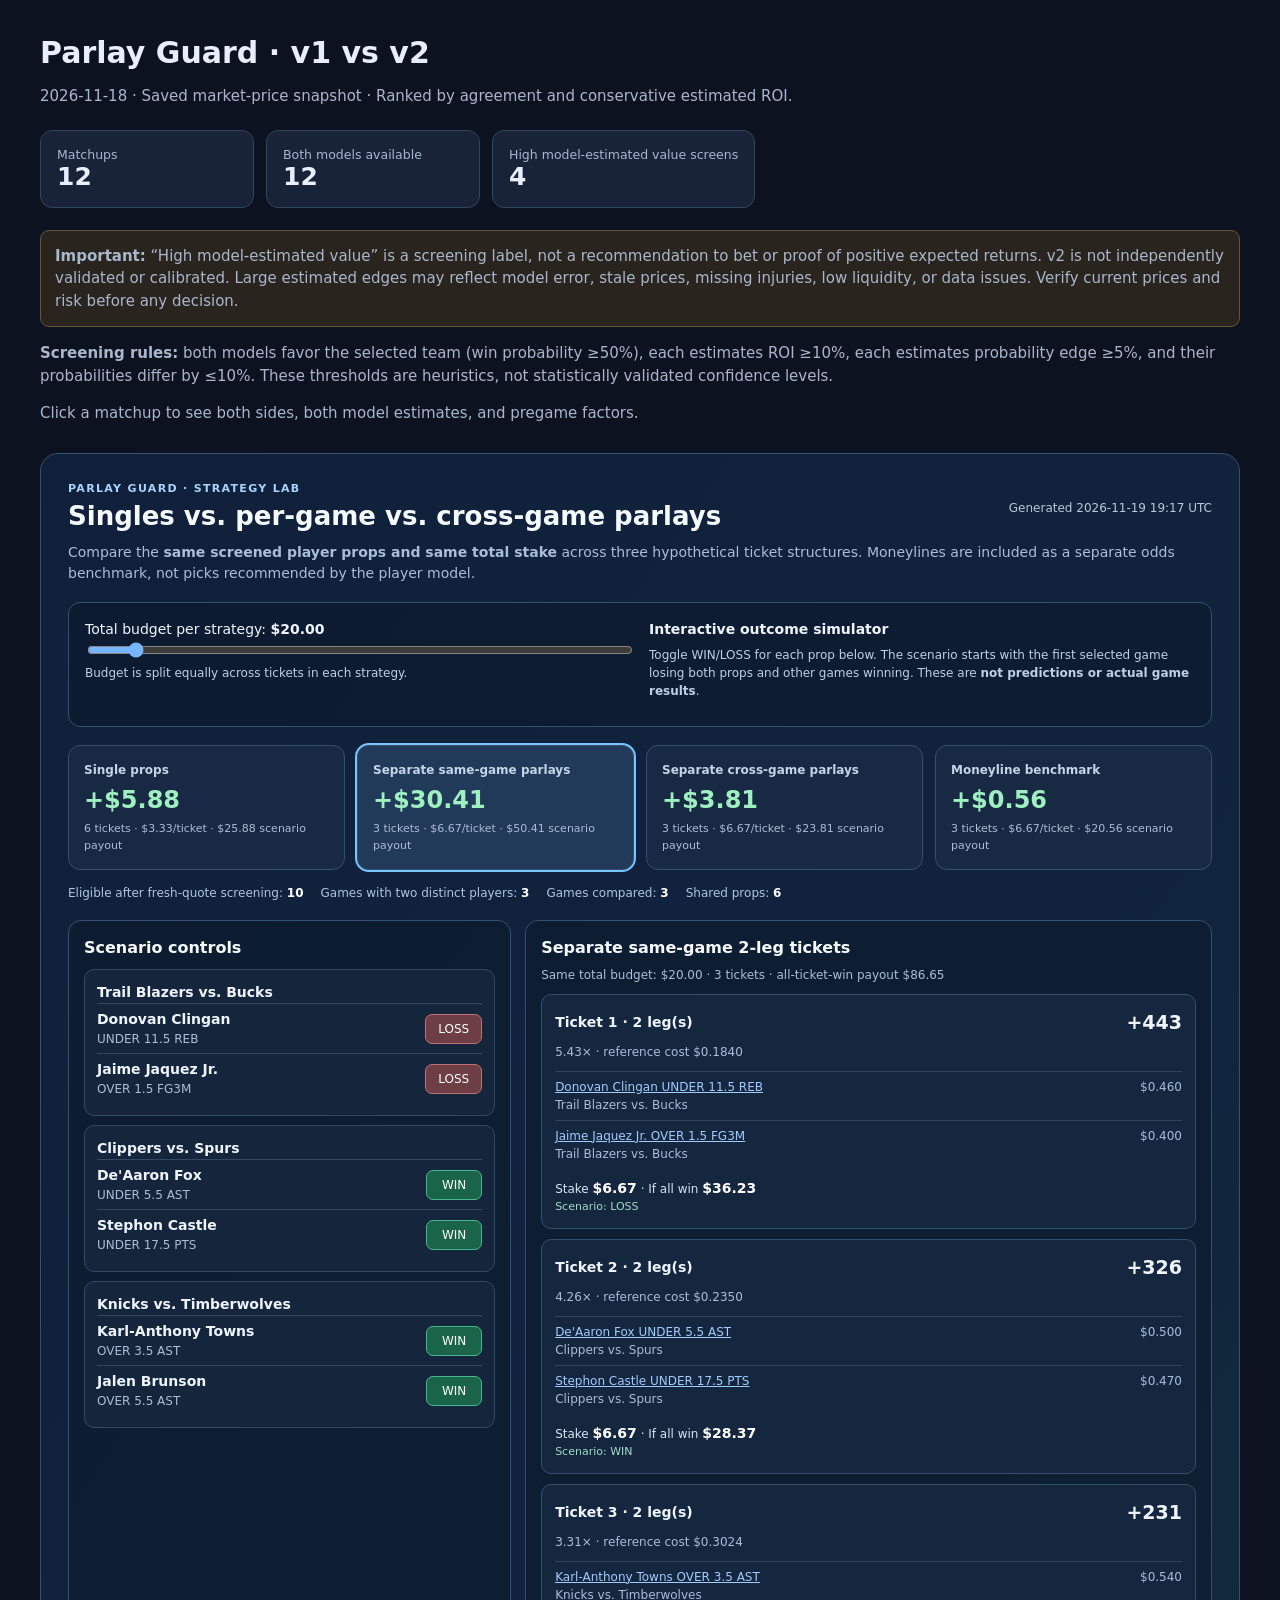
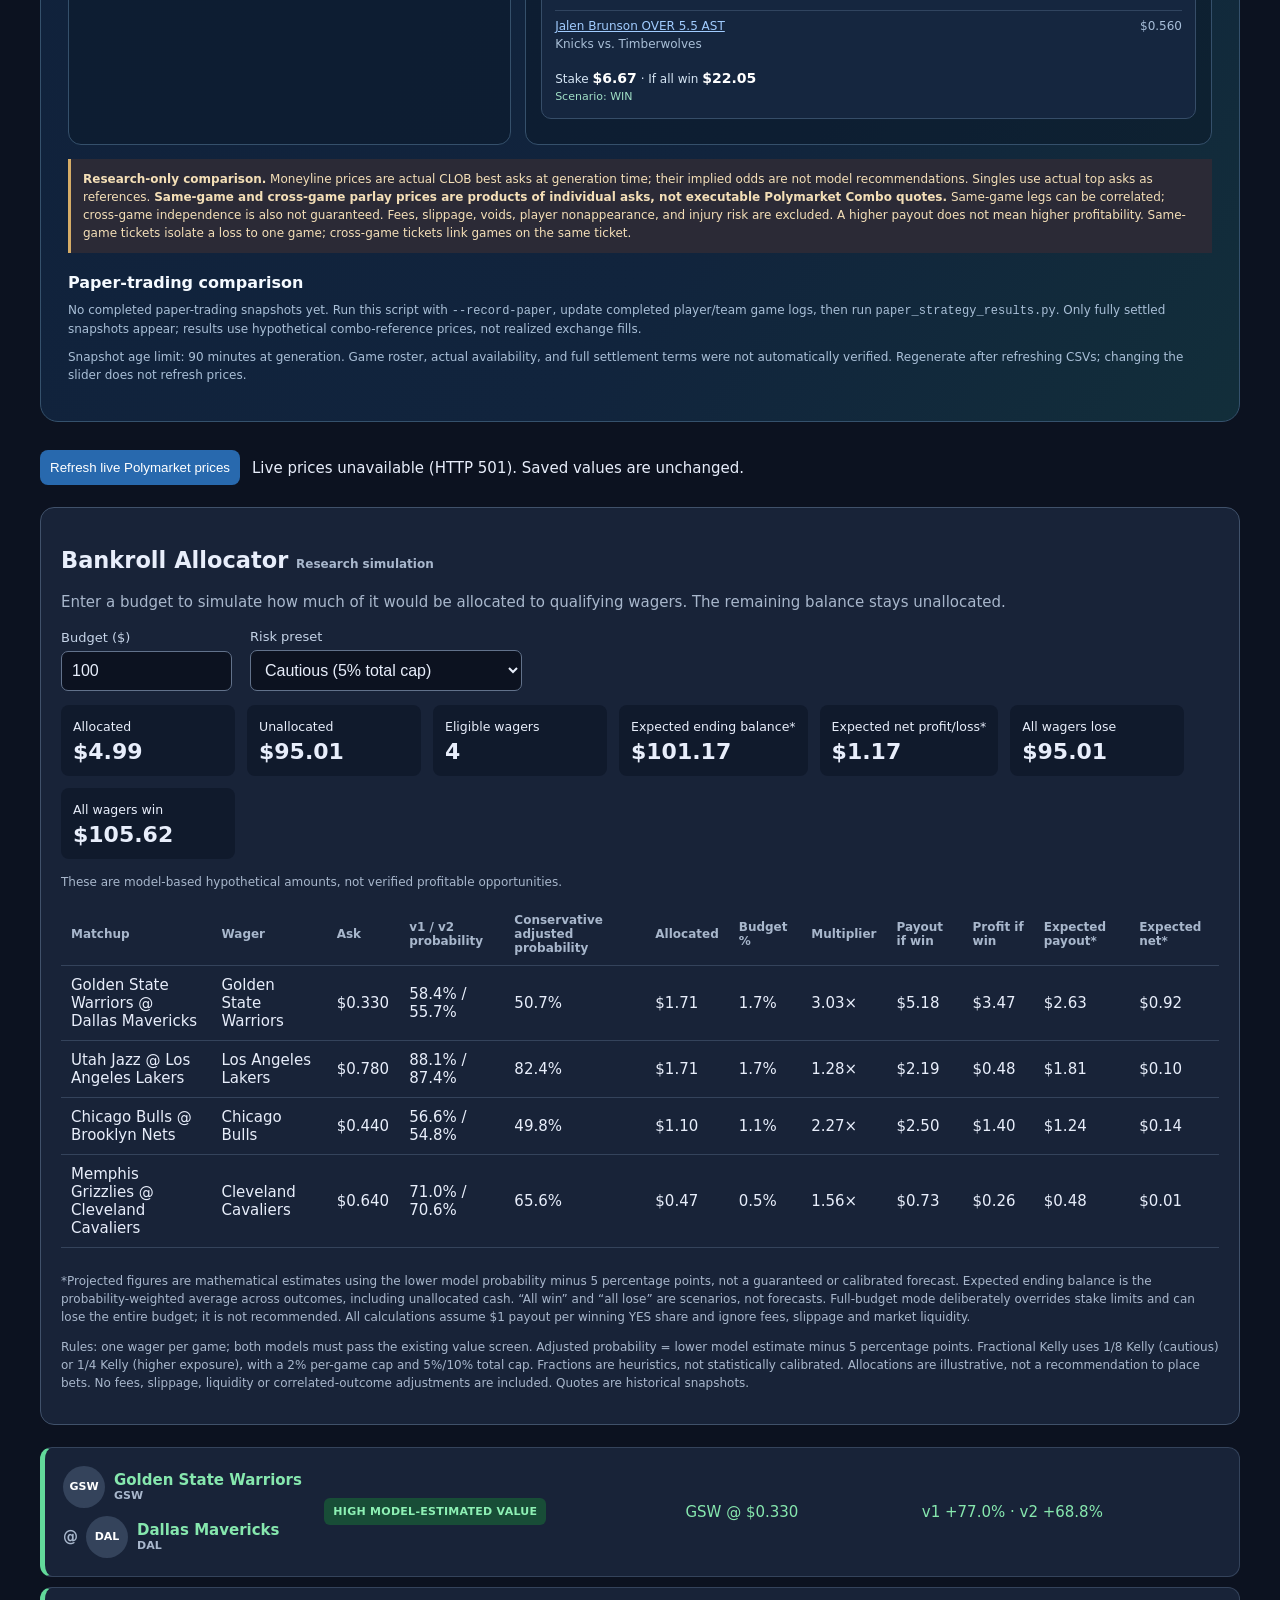
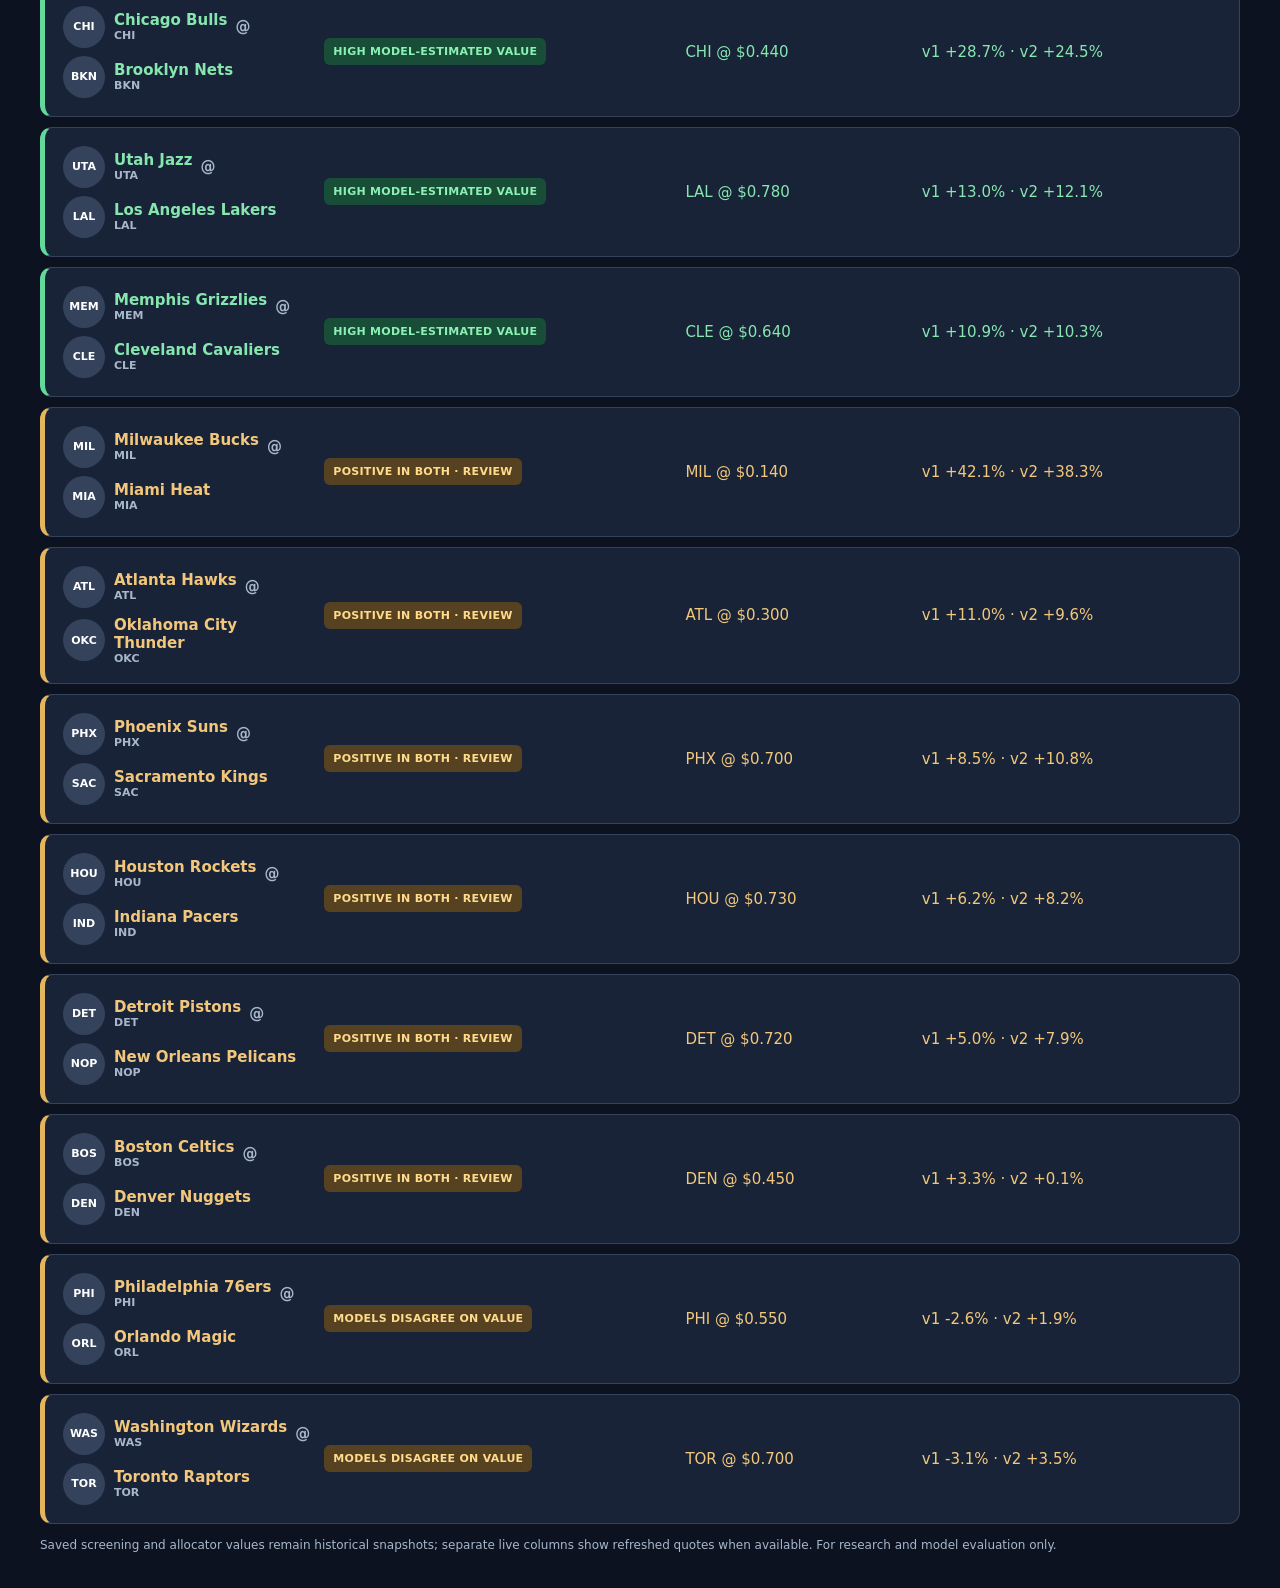
==== commit e48a4853: "Save remaining player props changes" ====
--- a/models/parlay_guard_v1_vs_v2.html
+++ b/models/parlay_guard_v1_vs_v2.html
@@ -1,4 +1,17 @@
-<!doctype html><html lang="en"><head><meta charset="utf-8"><meta name="viewport" content="width=device-width,initial-scale=1"><title>Parlay Guard — Value Screen</title><style>body{background:#0c1220;color:#e8eefb;font:15px system-ui,sans-serif;max-width:1200px;margin:35px auto;padding:0 18px}h1{margin-bottom:4px}p,.note{color:#a8b7cc;line-height:1.5}.summary{display:flex;gap:12px;flex-wrap:wrap;margin:22px 0}.metric{background:#182338;border:1px solid #33445d;border-radius:12px;padding:16px;min-width:180px}.metric b{display:block;font-size:25px}.metric small,.stats small{display:block;color:#a8b7cc}.game{background:#182338;border:1px solid #34435b;border-radius:12px;margin:10px 0;overflow:hidden}.game.strong{border-left:5px solid #62d99a}.game.review{border-left:5px solid #e3b65d}summary{cursor:pointer;display:grid;grid-template-columns:1fr 1.4fr .9fr 1.2fr;gap:12px;align-items:center;padding:18px}summary:hover{background:#24314a}.match{font-weight:750}.pill{font-size:11px;font-weight:700;letter-spacing:.025em;padding:7px 9px;border-radius:6px;display:inline-block;width:fit-content}.pill.strong{background:#184d37;color:#8df0b4}.pill.review{background:#564221;color:#ffdb8b}.pill.muted{background:#2c374a;color:#b7c3d5}section{padding:12px 18px 22px;border-top:1px solid #34435b}.stats{display:grid;grid-template-columns:repeat(3,1fr);gap:12px}.stats>div{background:#101a2c;padding:12px;border-radius:9px}.stats b{display:block;margin-top:5px}.scroll{overflow-x:auto}table{width:100%;border-collapse:collapse;margin:12px 0}th,td{text-align:left;padding:10px;border-bottom:1px solid #34435b;white-space:nowrap}th{font-size:12px;color:#a8b7cc}.strong{color:#86e7ae}.review{color:#f2c77b}.muted{color:#b5bfd0}.note{font-size:12px}.warning{padding:14px;border:1px solid #66533b;border-radius:9px;background:#2a241e}@media(max-width:850px){summary{grid-template-columns:1fr 1fr}.stats{grid-template-columns:1fr}}.teamgrid{display:grid;grid-template-columns:repeat(2,minmax(0,1fr));gap:14px}.teamrecord{background:#101a2c;border:1px solid #34435b;border-radius:10px;padding:14px;min-width:0}.teamrecord h4{margin:0 0 12px}.recordgrid{display:grid;grid-template-columns:1fr 1fr;gap:10px}.recordgrid small{display:block;color:#a8b7cc}.recordgrid b{display:block;margin-top:3px}.sequence{font-size:13px}.win{color:#86e7ae;font-weight:700}.loss{color:#f0a4a4;font-weight:700}@media(max-width:850px){.teamgrid{grid-template-columns:1fr}}.team-identity{display:inline-flex;align-items:center;gap:9px}.team-identity strong{display:block}.team-identity small{display:block;color:#a8b7cc;font-size:11px}.team-logo,.logo-wrap,.logo-fallback{width:42px;height:42px}.team-logo{object-fit:contain}.logo-wrap{display:inline-flex;align-items:center;justify-content:center}.logo-fallback{border-radius:50%;background:#34435b;color:white;align-items:center;justify-content:center;font-size:11px}.match{display:flex;align-items:center;gap:8px;flex-wrap:wrap}.versus{color:#a8b7cc}.live-toolbar{display:flex;gap:12px;align-items:center;flex-wrap:wrap;margin:16px 0}.live-toolbar button{background:#2869ae;border:0;color:white;border-radius:8px;padding:10px;cursor:pointer}.live-status{color:#8fd6ee;font-size:13px}.reco-area{background:#101a2c;border:1px solid #425571;border-radius:10px;margin:18px 0;padding:14px}.reco-head{display:flex;align-items:center;justify-content:space-between;gap:12px;flex-wrap:wrap}.reco-head h3{margin:6px 0}.reco-refresh{background:#2869ae;color:white;border:0;border-radius:7px;padding:8px 10px;cursor:pointer}.reco-status{color:#9ab5c9;font-size:13px}.reco-grid{display:grid;grid-template-columns:repeat(3,minmax(0,1fr));gap:12px}.reco-block{padding:12px;background:#1a2a43;border:1px solid #3a5276;border-radius:9px;min-width:0}.reco-block h4{margin:0 0 10px}.reco-block .pick{font-size:18px;font-weight:700;color:#a0eac9}.reco-block p{margin:7px 0}.reco-meta{font-size:12px;color:#b7c6dc}.reco-table{overflow-x:auto}.reco-table td{font-size:13px}.reco-no{color:#e5b579}.reco-warning{color:#d4b77b;font-size:12px}@media(max-width:880px){.reco-grid{grid-template-columns:1fr}}.allocator{background:#182338;border:1px solid #40516a;border-radius:14px;padding:20px;margin:22px 0}.allocator-controls{display:flex;gap:18px;flex-wrap:wrap;align-items:end}.allocator label{display:grid;gap:6px;color:#c6d4e8;font-size:13px}.allocator input,.allocator select{background:#0c1220;color:#e8eefb;border:1px solid #62728b;border-radius:7px;padding:10px;font-size:16px;min-width:130px}.allocator .alloc-metrics{display:flex;gap:12px;flex-wrap:wrap;margin:14px 0}.allocator .alloc-metrics>div{background:#101a2c;border-radius:8px;padding:12px;min-width:150px}.allocator .alloc-metrics strong{display:block;font-size:22px;margin-top:4px}.allocator .alloc-note{color:#a8b7cc;font-size:12px;line-height:1.5}.allocator .empty{padding:12px;background:#101a2c;border-radius:8px}#alloc-table td,#alloc-table th{white-space:normal}</style></head><body><h1>Parlay Guard · v1 vs v2</h1><p>2026-11-18 · Saved market-price snapshot · Ranked by agreement and conservative estimated ROI.</p><div class="summary"><div class="metric"><small>Matchups</small><b>12</b></div><div class="metric"><small>Both models available</small><b>12</b></div><div class="metric"><small>High model-estimated value screens</small><b>4</b></div></div><p class="warning"><strong>Important:</strong> “High model-estimated value” is a screening label, not a recommendation to bet or proof of positive expected returns. v2 is not independently validated or calibrated. Large estimated edges may reflect model error, stale prices, missing injuries, low liquidity, or data issues. Verify current prices and risk before any decision.</p><p><strong>Screening rules:</strong> both models favor the selected team (win probability ≥50%), each estimates ROI ≥10%, each estimates probability edge ≥5%, and their probabilities differ by ≤10%. These thresholds are heuristics, not statistically validated confidence levels.</p><p>Click a matchup to see both sides, both model estimates, and pregame factors.</p><div class="live-toolbar"><button id="live-refresh" type="button">Refresh live Polymarket prices</button><span id="live-global-status">Waiting for first update</span></div><section class="allocator" id="bankroll-allocator">
+<!doctype html><html lang="en"><head><meta charset="utf-8"><meta name="viewport" content="width=device-width,initial-scale=1"><title>Parlay Guard — Value Screen</title><style>body{background:#0c1220;color:#e8eefb;font:15px system-ui,sans-serif;max-width:1200px;margin:35px auto;padding:0 18px}h1{margin-bottom:4px}p,.note{color:#a8b7cc;line-height:1.5}.summary{display:flex;gap:12px;flex-wrap:wrap;margin:22px 0}.metric{background:#182338;border:1px solid #33445d;border-radius:12px;padding:16px;min-width:180px}.metric b{display:block;font-size:25px}.metric small,.stats small{display:block;color:#a8b7cc}.game{background:#182338;border:1px solid #34435b;border-radius:12px;margin:10px 0;overflow:hidden}.game.strong{border-left:5px solid #62d99a}.game.review{border-left:5px solid #e3b65d}summary{cursor:pointer;display:grid;grid-template-columns:1fr 1.4fr .9fr 1.2fr;gap:12px;align-items:center;padding:18px}summary:hover{background:#24314a}.match{font-weight:750}.pill{font-size:11px;font-weight:700;letter-spacing:.025em;padding:7px 9px;border-radius:6px;display:inline-block;width:fit-content}.pill.strong{background:#184d37;color:#8df0b4}.pill.review{background:#564221;color:#ffdb8b}.pill.muted{background:#2c374a;color:#b7c3d5}section{padding:12px 18px 22px;border-top:1px solid #34435b}.stats{display:grid;grid-template-columns:repeat(3,1fr);gap:12px}.stats>div{background:#101a2c;padding:12px;border-radius:9px}.stats b{display:block;margin-top:5px}.scroll{overflow-x:auto}table{width:100%;border-collapse:collapse;margin:12px 0}th,td{text-align:left;padding:10px;border-bottom:1px solid #34435b;white-space:nowrap}th{font-size:12px;color:#a8b7cc}.strong{color:#86e7ae}.review{color:#f2c77b}.muted{color:#b5bfd0}.note{font-size:12px}.warning{padding:14px;border:1px solid #66533b;border-radius:9px;background:#2a241e}@media(max-width:850px){summary{grid-template-columns:1fr 1fr}.stats{grid-template-columns:1fr}}.teamgrid{display:grid;grid-template-columns:repeat(2,minmax(0,1fr));gap:14px}.teamrecord{background:#101a2c;border:1px solid #34435b;border-radius:10px;padding:14px;min-width:0}.teamrecord h4{margin:0 0 12px}.recordgrid{display:grid;grid-template-columns:1fr 1fr;gap:10px}.recordgrid small{display:block;color:#a8b7cc}.recordgrid b{display:block;margin-top:3px}.sequence{font-size:13px}.win{color:#86e7ae;font-weight:700}.loss{color:#f0a4a4;font-weight:700}@media(max-width:850px){.teamgrid{grid-template-columns:1fr}}.team-identity{display:inline-flex;align-items:center;gap:9px}.team-identity strong{display:block}.team-identity small{display:block;color:#a8b7cc;font-size:11px}.team-logo,.logo-wrap,.logo-fallback{width:42px;height:42px}.team-logo{object-fit:contain}.logo-wrap{display:inline-flex;align-items:center;justify-content:center}.logo-fallback{border-radius:50%;background:#34435b;color:white;align-items:center;justify-content:center;font-size:11px}.match{display:flex;align-items:center;gap:8px;flex-wrap:wrap}.versus{color:#a8b7cc}.live-toolbar{display:flex;gap:12px;align-items:center;flex-wrap:wrap;margin:16px 0}.live-toolbar button{background:#2869ae;border:0;color:white;border-radius:8px;padding:10px;cursor:pointer}.live-status{color:#8fd6ee;font-size:13px}.reco-area{background:#101a2c;border:1px solid #425571;border-radius:10px;margin:18px 0;padding:14px}.reco-head{display:flex;align-items:center;justify-content:space-between;gap:12px;flex-wrap:wrap}.reco-head h3{margin:6px 0}.reco-refresh{background:#2869ae;color:white;border:0;border-radius:7px;padding:8px 10px;cursor:pointer}.reco-status{color:#9ab5c9;font-size:13px}.reco-grid{display:grid;grid-template-columns:repeat(3,minmax(0,1fr));gap:12px}.reco-block{padding:12px;background:#1a2a43;border:1px solid #3a5276;border-radius:9px;min-width:0}.reco-block h4{margin:0 0 10px}.reco-block .pick{font-size:18px;font-weight:700;color:#a0eac9}.reco-block p{margin:7px 0}.reco-meta{font-size:12px;color:#b7c6dc}.reco-table{overflow-x:auto}.reco-table td{font-size:13px}.reco-no{color:#e5b579}.reco-warning{color:#d4b77b;font-size:12px}@media(max-width:880px){.reco-grid{grid-template-columns:1fr}}.allocator{background:#182338;border:1px solid #40516a;border-radius:14px;padding:20px;margin:22px 0}.allocator-controls{display:flex;gap:18px;flex-wrap:wrap;align-items:end}.allocator label{display:grid;gap:6px;color:#c6d4e8;font-size:13px}.allocator input,.allocator select{background:#0c1220;color:#e8eefb;border:1px solid #62728b;border-radius:7px;padding:10px;font-size:16px;min-width:130px}.allocator .alloc-metrics{display:flex;gap:12px;flex-wrap:wrap;margin:14px 0}.allocator .alloc-metrics>div{background:#101a2c;border-radius:8px;padding:12px;min-width:150px}.allocator .alloc-metrics strong{display:block;font-size:22px;margin-top:4px}.allocator .alloc-note{color:#a8b7cc;font-size:12px;line-height:1.5}.allocator .empty{padding:12px;background:#101a2c;border-radius:8px}#alloc-table td,#alloc-table th{white-space:normal}
+/* PARLAY_GUARD_COMPARISON_CSS_START */
+#pg-parlay-comparison{--pg-bg:#101e32;--pg-panel:#182a43;--pg-border:#35506b;--pg-light:#eef5ff;--pg-muted:#a9bfd7;max-width:1260px;margin:28px 0;padding:clamp(14px,3vw,27px);background:linear-gradient(125deg,#10203a,#11243d 70%,#122e3a);border:1px solid #35516c;border-radius:18px;color:var(--pg-light);font:14px/1.5 system-ui,Segoe UI,sans-serif}
+#pg-parlay-comparison *{box-sizing:border-box}#pg-parlay-comparison h2{font-size:clamp(20px,3vw,26px);margin:0;color:#f5faff}#pg-parlay-comparison h3{font-size:16px;margin:0;color:#f5faff}#pg-parlay-comparison h4{font-size:14px;margin:0;color:#f5faff}#pg-parlay-comparison p{margin:6px 0 10px;color:var(--pg-muted)}
+#pg-parlay-comparison .pg-top{display:flex;justify-content:space-between;gap:18px;align-items:center;flex-wrap:wrap}#pg-parlay-comparison .pg-tag{color:#a7d3ff;font-size:11px;font-weight:750;text-transform:uppercase;letter-spacing:.12em}#pg-parlay-comparison .pg-time{color:#b8c8d9;font-size:12px}#pg-parlay-comparison .pg-muted{color:var(--pg-muted);font-size:12px}
+#pg-parlay-comparison .pg-controls{display:grid;grid-template-columns:minmax(220px,1fr) 1fr;gap:18px;margin:18px 0;padding:16px;border:1px solid var(--pg-border);border-radius:12px;background:rgba(13,26,44,.75)}#pg-parlay-comparison input[type=range]{width:100%;accent-color:#75b6ff}#pg-parlay-comparison .pg-mini{font-size:12px;color:#bfd0e5}
+#pg-parlay-comparison .pg-score{display:grid;grid-template-columns:repeat(4,minmax(0,1fr));gap:12px;margin:14px 0}#pg-parlay-comparison .pg-scorecard{min-width:0;background:var(--pg-panel);border:1px solid var(--pg-border);border-radius:12px;padding:15px;cursor:pointer;text-align:left;color:var(--pg-light);font:inherit}#pg-parlay-comparison .pg-scorecard[aria-pressed=true]{outline:2px solid #78c4ff;background:#213a59}#pg-parlay-comparison .pg-scorecard:focus-visible,#pg-parlay-comparison button:focus-visible,#pg-parlay-comparison select:focus-visible{outline:2px solid #9dcaff;outline-offset:3px}#pg-parlay-comparison .pg-name{display:block;color:#c4d5e9;font-size:12px;font-weight:650}#pg-parlay-comparison .pg-number{display:block;font-size:24px;font-weight:800;font-variant-numeric:tabular-nums;margin:3px 0}#pg-parlay-comparison .pg-meta{display:block;font-size:11px;color:#acbdd4}#pg-parlay-comparison .pg-up{color:#9ef0c0}#pg-parlay-comparison .pg-down{color:#ffb3b1}
+#pg-parlay-comparison .pg-layout{display:grid;grid-template-columns:1fr 1.55fr;gap:14px;margin-top:18px}#pg-parlay-comparison .pg-panel{min-width:0;background:rgba(11,24,41,.5);border:1px solid var(--pg-border);border-radius:13px;padding:15px}#pg-parlay-comparison .pg-game{padding:12px;background:#15253c;border:1px solid #334963;border-radius:10px;margin:9px 0}#pg-parlay-comparison .pg-gamehead{display:flex;justify-content:space-between;gap:8px;align-items:center}#pg-parlay-comparison .pg-toggle{display:flex;gap:6px;padding:5px 0;align-items:center;justify-content:space-between;border-top:1px solid #334862}#pg-parlay-comparison .pg-switch{background:#253d56;border:1px solid #53708d;padding:5px 12px;border-radius:7px;color:#f1f6fc;cursor:pointer;font:inherit;font-size:12px;min-width:56px}#pg-parlay-comparison .pg-switch[aria-pressed=true]{background:#1a654a;border-color:#46b891;color:#fff}#pg-parlay-comparison .pg-switch[aria-pressed=false]{background:#6d3e46;border-color:#bf7275;color:#fff}
+#pg-parlay-comparison .pg-ticket{background:#15263f;border:1px solid #364d68;border-radius:10px;padding:13px;margin:10px 0}#pg-parlay-comparison .pg-ticket-head{display:flex;justify-content:space-between;gap:10px;flex-wrap:wrap;align-items:center}#pg-parlay-comparison .pg-odds{font-size:19px;font-weight:800;font-variant-numeric:tabular-nums}#pg-parlay-comparison .pg-ticket-leg{font-size:12px;border-top:1px solid #30445f;padding:6px 0;display:flex;gap:10px;justify-content:space-between}#pg-parlay-comparison .pg-price{color:#a7bed9;white-space:nowrap}#pg-parlay-comparison .pg-numbers{font-size:12px;color:#d6e6f5;margin-top:9px}#pg-parlay-comparison .pg-numbers b{font-size:14px;color:#fff}#pg-parlay-comparison .pg-result{font-size:11px;color:#a0dfc6}#pg-parlay-comparison a{color:#a1ccff;text-decoration:underline}#pg-parlay-comparison select{max-width:100%;padding:6px;background:#1b304a;color:#f5f9ff;border:1px solid #6786a2;border-radius:7px}
+#pg-parlay-comparison .pg-hidden{display:none!important}#pg-parlay-comparison .pg-callout{padding:11px 12px;margin:14px 0 3px;border-left:3px solid #d5ac67;background:#2b2a36;color:#f4dfb7;font-size:12px}#pg-parlay-comparison .pg-empty{padding:20px;border:1px dashed #64758b;border-radius:10px;color:#c7d7e5}#pg-parlay-comparison .pg-kpi{display:flex;gap:17px;flex-wrap:wrap;color:#aec6dd;font-size:12px}#pg-parlay-comparison .pg-kpi b{color:white}#pg-parlay-comparison .pg-table{width:100%;border-collapse:collapse;font-size:12px}#pg-parlay-comparison .pg-table td,#pg-parlay-comparison .pg-table th{padding:9px 7px;border-bottom:1px solid #334963;text-align:left}#pg-parlay-comparison .pg-table td:last-child,#pg-parlay-comparison .pg-table th:last-child{text-align:right}
+@media(max-width:950px){#pg-parlay-comparison .pg-score{grid-template-columns:repeat(2,minmax(0,1fr))}#pg-parlay-comparison .pg-layout{grid-template-columns:1fr}}@media(max-width:550px){#pg-parlay-comparison .pg-controls{grid-template-columns:1fr}#pg-parlay-comparison .pg-score{grid-template-columns:1fr 1fr}#pg-parlay-comparison .pg-number{font-size:20px}}
+/* PARLAY_GUARD_COMPARISON_CSS_END */
+</style></head><body><h1>Parlay Guard · v1 vs v2</h1><p>2026-11-18 · Saved market-price snapshot · Ranked by agreement and conservative estimated ROI.</p><div class="summary"><div class="metric"><small>Matchups</small><b>12</b></div><div class="metric"><small>Both models available</small><b>12</b></div><div class="metric"><small>High model-estimated value screens</small><b>4</b></div></div><p class="warning"><strong>Important:</strong> “High model-estimated value” is a screening label, not a recommendation to bet or proof of positive expected returns. v2 is not independently validated or calibrated. Large estimated edges may reflect model error, stale prices, missing injuries, low liquidity, or data issues. Verify current prices and risk before any decision.</p><p><strong>Screening rules:</strong> both models favor the selected team (win probability ≥50%), each estimates ROI ≥10%, each estimates probability edge ≥5%, and their probabilities differ by ≤10%. These thresholds are heuristics, not statistically validated confidence levels.</p><p>Click a matchup to see both sides, both model estimates, and pregame factors.</p><!-- PARLAY_GUARD_COMPARISON_START --><section id="pg-parlay-comparison" aria-label="Parlay Guard moneyline and parlay strategy comparison"><div class="pg-top"><div><div class="pg-tag">Parlay Guard · Strategy Lab</div><h2>Singles vs. per-game vs. cross-game parlays</h2></div><span class="pg-time">Generated 2026-11-19 19:17 UTC</span></div><p>Compare the <b>same screened player props and same total stake</b> across three hypothetical ticket structures. Moneylines are included as a separate odds benchmark, not picks recommended by the player model.</p><div class="pg-controls"><div><label for="pg-budget">Total budget per strategy: <b id="pg-budget-label">$20.00</b></label><input id="pg-budget" type="range" min="5" max="200" step="5" value="20" aria-label="Total budget per strategy"><div class="pg-mini">Budget is split equally across tickets in each strategy.</div></div><div><b>Interactive outcome simulator</b><p class="pg-mini">Toggle WIN/LOSS for each prop below. The scenario starts with the first selected game losing both props and other games winning. These are <b>not predictions or actual game results</b>.</p></div></div><div class="pg-score"><button type="button" class="pg-scorecard" data-pg-strategy="singles" aria-pressed="false"><span class="pg-name">Single props</span><strong class="pg-number">—</strong><span class="pg-meta">One ticket per prop</span></button><button type="button" class="pg-scorecard" data-pg-strategy="same_game" aria-pressed="true"><span class="pg-name">Separate same-game parlays</span><strong class="pg-number">—</strong><span class="pg-meta">2 props in one game per ticket</span></button><button type="button" class="pg-scorecard" data-pg-strategy="cross_game" aria-pressed="false"><span class="pg-name">Separate cross-game parlays</span><strong class="pg-number">—</strong><span class="pg-meta">2 games per ticket</span></button><button type="button" class="pg-scorecard" data-pg-strategy="moneyline" aria-pressed="false"><span class="pg-name">Moneyline benchmark</span><strong class="pg-number">—</strong><span class="pg-meta">Illustrative price-implied favorite</span></button></div><div class="pg-kpi"><span>Eligible after fresh-quote screening: <b>10</b></span><span>Games with two distinct players: <b>3</b></span><span>Games compared: <b>3</b></span><span>Shared props: <b>6</b></span></div><div class="pg-layout"><div class="pg-panel"><h3>Scenario controls</h3><div class="pg-game"><div class="pg-gamehead"><b>Trail Blazers vs. Bucks</b></div><div class="pg-toggle"><div><b>Donovan Clingan</b><div class="pg-muted">UNDER 11.5 REB</div></div><button type="button" class="pg-switch" data-pg-leg-result="prop_f61918ed23496e6e99" aria-pressed="false">LOSS</button></div><div class="pg-toggle"><div><b>Jaime Jaquez Jr.</b><div class="pg-muted">OVER 1.5 FG3M</div></div><button type="button" class="pg-switch" data-pg-leg-result="prop_3fbc389b248c1493ce" aria-pressed="false">LOSS</button></div></div><div class="pg-game"><div class="pg-gamehead"><b>Clippers vs. Spurs</b></div><div class="pg-toggle"><div><b>De&#x27;Aaron Fox</b><div class="pg-muted">UNDER 5.5 AST</div></div><button type="button" class="pg-switch" data-pg-leg-result="prop_d17a64cb777b3e3892" aria-pressed="false">LOSS</button></div><div class="pg-toggle"><div><b>Stephon Castle</b><div class="pg-muted">UNDER 17.5 PTS</div></div><button type="button" class="pg-switch" data-pg-leg-result="prop_8bdcf0d8e0d0d9eb49" aria-pressed="false">LOSS</button></div></div><div class="pg-game"><div class="pg-gamehead"><b>Knicks vs. Timberwolves</b></div><div class="pg-toggle"><div><b>Karl-Anthony Towns</b><div class="pg-muted">OVER 3.5 AST</div></div><button type="button" class="pg-switch" data-pg-leg-result="prop_d486bf8da008e1bd55" aria-pressed="false">LOSS</button></div><div class="pg-toggle"><div><b>Jalen Brunson</b><div class="pg-muted">OVER 5.5 AST</div></div><button type="button" class="pg-switch" data-pg-leg-result="prop_d3f4263e42fe0792b1" aria-pressed="false">LOSS</button></div></div></div><div class="pg-panel" id="pg-selected-strategy"><h3 id="pg-selected-title">Separate same-game 2-leg tickets</h3><p id="pg-selected-description" class="pg-muted">Hypothetical tickets</p><div class="pg-ticket-list pg-hidden" data-pg-ticket-panel="singles"><article class="pg-ticket" data-pg-ticket="singles" data-pg-index="0"><div class="pg-ticket-head"><b>Ticket 1 · 1 leg(s)</b><span class="pg-odds">+117</span></div><p class="pg-muted">2.17× · reference cost $0.4600</p><div class="pg-ticket-leg"><span><a target="_blank" rel="noopener noreferrer" href="https://polymarket.com/event/nba-por-mil-2026-11-19">Donovan Clingan UNDER 11.5 REB</a><br><span class="pg-muted">Trail Blazers vs. Bucks</span></span><span class="pg-price">$0.460</span></div><div class="pg-numbers">Stake <b class="pg-bet-size">—</b> · If all win <b class="pg-if-win">—</b></div><div class="pg-result pg-ticket-result">Scenario</div></article><article class="pg-ticket" data-pg-ticket="singles" data-pg-index="1"><div class="pg-ticket-head"><b>Ticket 2 · 1 leg(s)</b><span class="pg-odds">+150</span></div><p class="pg-muted">2.50× · reference cost $0.4000</p><div class="pg-ticket-leg"><span><a target="_blank" rel="noopener noreferrer" href="https://polymarket.com/event/nba-por-mil-2026-11-19">Jaime Jaquez Jr. OVER 1.5 FG3M</a><br><span class="pg-muted">Trail Blazers vs. Bucks</span></span><span class="pg-price">$0.400</span></div><div class="pg-numbers">Stake <b class="pg-bet-size">—</b> · If all win <b class="pg-if-win">—</b></div><div class="pg-result pg-ticket-result">Scenario</div></article><article class="pg-ticket" data-pg-ticket="singles" data-pg-index="2"><div class="pg-ticket-head"><b>Ticket 3 · 1 leg(s)</b><span class="pg-odds">+100</span></div><p class="pg-muted">2.00× · reference cost $0.5000</p><div class="pg-ticket-leg"><span><a target="_blank" rel="noopener noreferrer" href="https://polymarket.com/event/nba-lac-sas-2026-11-19">De&#x27;Aaron Fox UNDER 5.5 AST</a><br><span class="pg-muted">Clippers vs. Spurs</span></span><span class="pg-price">$0.500</span></div><div class="pg-numbers">Stake <b class="pg-bet-size">—</b> · If all win <b class="pg-if-win">—</b></div><div class="pg-result pg-ticket-result">Scenario</div></article><article class="pg-ticket" data-pg-ticket="singles" data-pg-index="3"><div class="pg-ticket-head"><b>Ticket 4 · 1 leg(s)</b><span class="pg-odds">+113</span></div><p class="pg-muted">2.13× · reference cost $0.4700</p><div class="pg-ticket-leg"><span><a target="_blank" rel="noopener noreferrer" href="https://polymarket.com/event/nba-lac-sas-2026-11-19">Stephon Castle UNDER 17.5 PTS</a><br><span class="pg-muted">Clippers vs. Spurs</span></span><span class="pg-price">$0.470</span></div><div class="pg-numbers">Stake <b class="pg-bet-size">—</b> · If all win <b class="pg-if-win">—</b></div><div class="pg-result pg-ticket-result">Scenario</div></article><article class="pg-ticket" data-pg-ticket="singles" data-pg-index="4"><div class="pg-ticket-head"><b>Ticket 5 · 1 leg(s)</b><span class="pg-odds">-117</span></div><p class="pg-muted">1.85× · reference cost $0.5400</p><div class="pg-ticket-leg"><span><a target="_blank" rel="noopener noreferrer" href="https://polymarket.com/event/nba-nyk-min-2026-11-19">Karl-Anthony Towns OVER 3.5 AST</a><br><span class="pg-muted">Knicks vs. Timberwolves</span></span><span class="pg-price">$0.540</span></div><div class="pg-numbers">Stake <b class="pg-bet-size">—</b> · If all win <b class="pg-if-win">—</b></div><div class="pg-result pg-ticket-result">Scenario</div></article><article class="pg-ticket" data-pg-ticket="singles" data-pg-index="5"><div class="pg-ticket-head"><b>Ticket 6 · 1 leg(s)</b><span class="pg-odds">-127</span></div><p class="pg-muted">1.79× · reference cost $0.5600</p><div class="pg-ticket-leg"><span><a target="_blank" rel="noopener noreferrer" href="https://polymarket.com/event/nba-nyk-min-2026-11-19">Jalen Brunson OVER 5.5 AST</a><br><span class="pg-muted">Knicks vs. Timberwolves</span></span><span class="pg-price">$0.560</span></div><div class="pg-numbers">Stake <b class="pg-bet-size">—</b> · If all win <b class="pg-if-win">—</b></div><div class="pg-result pg-ticket-result">Scenario</div></article></div><div class="pg-ticket-list" data-pg-ticket-panel="same_game"><article class="pg-ticket" data-pg-ticket="same_game" data-pg-index="0"><div class="pg-ticket-head"><b>Ticket 1 · 2 leg(s)</b><span class="pg-odds">+443</span></div><p class="pg-muted">5.43× · reference cost $0.1840</p><div class="pg-ticket-leg"><span><a target="_blank" rel="noopener noreferrer" href="https://polymarket.com/event/nba-por-mil-2026-11-19">Donovan Clingan UNDER 11.5 REB</a><br><span class="pg-muted">Trail Blazers vs. Bucks</span></span><span class="pg-price">$0.460</span></div><div class="pg-ticket-leg"><span><a target="_blank" rel="noopener noreferrer" href="https://polymarket.com/event/nba-por-mil-2026-11-19">Jaime Jaquez Jr. OVER 1.5 FG3M</a><br><span class="pg-muted">Trail Blazers vs. Bucks</span></span><span class="pg-price">$0.400</span></div><div class="pg-numbers">Stake <b class="pg-bet-size">—</b> · If all win <b class="pg-if-win">—</b></div><div class="pg-result pg-ticket-result">Scenario</div></article><article class="pg-ticket" data-pg-ticket="same_game" data-pg-index="1"><div class="pg-ticket-head"><b>Ticket 2 · 2 leg(s)</b><span class="pg-odds">+326</span></div><p class="pg-muted">4.26× · reference cost $0.2350</p><div class="pg-ticket-leg"><span><a target="_blank" rel="noopener noreferrer" href="https://polymarket.com/event/nba-lac-sas-2026-11-19">De&#x27;Aaron Fox UNDER 5.5 AST</a><br><span class="pg-muted">Clippers vs. Spurs</span></span><span class="pg-price">$0.500</span></div><div class="pg-ticket-leg"><span><a target="_blank" rel="noopener noreferrer" href="https://polymarket.com/event/nba-lac-sas-2026-11-19">Stephon Castle UNDER 17.5 PTS</a><br><span class="pg-muted">Clippers vs. Spurs</span></span><span class="pg-price">$0.470</span></div><div class="pg-numbers">Stake <b class="pg-bet-size">—</b> · If all win <b class="pg-if-win">—</b></div><div class="pg-result pg-ticket-result">Scenario</div></article><article class="pg-ticket" data-pg-ticket="same_game" data-pg-index="2"><div class="pg-ticket-head"><b>Ticket 3 · 2 leg(s)</b><span class="pg-odds">+231</span></div><p class="pg-muted">3.31× · reference cost $0.3024</p><div class="pg-ticket-leg"><span><a target="_blank" rel="noopener noreferrer" href="https://polymarket.com/event/nba-nyk-min-2026-11-19">Karl-Anthony Towns OVER 3.5 AST</a><br><span class="pg-muted">Knicks vs. Timberwolves</span></span><span class="pg-price">$0.540</span></div><div class="pg-ticket-leg"><span><a target="_blank" rel="noopener noreferrer" href="https://polymarket.com/event/nba-nyk-min-2026-11-19">Jalen Brunson OVER 5.5 AST</a><br><span class="pg-muted">Knicks vs. Timberwolves</span></span><span class="pg-price">$0.560</span></div><div class="pg-numbers">Stake <b class="pg-bet-size">—</b> · If all win <b class="pg-if-win">—</b></div><div class="pg-result pg-ticket-result">Scenario</div></article></div><div class="pg-ticket-list pg-hidden" data-pg-ticket-panel="cross_game"><article class="pg-ticket" data-pg-ticket="cross_game" data-pg-index="0"><div class="pg-ticket-head"><b>Ticket 1 · 2 leg(s)</b><span class="pg-odds">+363</span></div><p class="pg-muted">4.63× · reference cost $0.2162</p><div class="pg-ticket-leg"><span><a target="_blank" rel="noopener noreferrer" href="https://polymarket.com/event/nba-por-mil-2026-11-19">Donovan Clingan UNDER 11.5 REB</a><br><span class="pg-muted">Trail Blazers vs. Bucks</span></span><span class="pg-price">$0.460</span></div><div class="pg-ticket-leg"><span><a target="_blank" rel="noopener noreferrer" href="https://polymarket.com/event/nba-lac-sas-2026-11-19">Stephon Castle UNDER 17.5 PTS</a><br><span class="pg-muted">Clippers vs. Spurs</span></span><span class="pg-price">$0.470</span></div><div class="pg-numbers">Stake <b class="pg-bet-size">—</b> · If all win <b class="pg-if-win">—</b></div><div class="pg-result pg-ticket-result">Scenario</div></article><article class="pg-ticket" data-pg-ticket="cross_game" data-pg-index="1"><div class="pg-ticket-head"><b>Ticket 2 · 2 leg(s)</b><span class="pg-odds">+257</span></div><p class="pg-muted">3.57× · reference cost $0.2800</p><div class="pg-ticket-leg"><span><a target="_blank" rel="noopener noreferrer" href="https://polymarket.com/event/nba-lac-sas-2026-11-19">De&#x27;Aaron Fox UNDER 5.5 AST</a><br><span class="pg-muted">Clippers vs. Spurs</span></span><span class="pg-price">$0.500</span></div><div class="pg-ticket-leg"><span><a target="_blank" rel="noopener noreferrer" href="https://polymarket.com/event/nba-nyk-min-2026-11-19">Jalen Brunson OVER 5.5 AST</a><br><span class="pg-muted">Knicks vs. Timberwolves</span></span><span class="pg-price">$0.560</span></div><div class="pg-numbers">Stake <b class="pg-bet-size">—</b> · If all win <b class="pg-if-win">—</b></div><div class="pg-result pg-ticket-result">Scenario</div></article><article class="pg-ticket" data-pg-ticket="cross_game" data-pg-index="2"><div class="pg-ticket-head"><b>Ticket 3 · 2 leg(s)</b><span class="pg-odds">+363</span></div><p class="pg-muted">4.63× · reference cost $0.2160</p><div class="pg-ticket-leg"><span><a target="_blank" rel="noopener noreferrer" href="https://polymarket.com/event/nba-nyk-min-2026-11-19">Karl-Anthony Towns OVER 3.5 AST</a><br><span class="pg-muted">Knicks vs. Timberwolves</span></span><span class="pg-price">$0.540</span></div><div class="pg-ticket-leg"><span><a target="_blank" rel="noopener noreferrer" href="https://polymarket.com/event/nba-por-mil-2026-11-19">Jaime Jaquez Jr. OVER 1.5 FG3M</a><br><span class="pg-muted">Trail Blazers vs. Bucks</span></span><span class="pg-price">$0.400</span></div><div class="pg-numbers">Stake <b class="pg-bet-size">—</b> · If all win <b class="pg-if-win">—</b></div><div class="pg-result pg-ticket-result">Scenario</div></article></div><div class="pg-ticket-list pg-hidden" data-pg-ticket-panel="moneyline"><div class="pg-game" data-pg-moneyline="nba-por-mil-2026-11-19"><h4>Trail Blazers vs. Bucks</h4><div class="pg-ticket-leg"><label for="pg-ml-nba-por-mil-2026-11-19">Choose side (not a recommendation)</label><select id="pg-ml-nba-por-mil-2026-11-19" data-ml-select="nba-por-mil-2026-11-19"><option value="0" selected>Trail Blazers · ask $0.820</option><option value="1">Bucks · ask $0.190</option></select></div><div class="pg-ticket-head"><span class="pg-odds pg-ml-odds">—</span><span class="pg-muted pg-ml-ask">—</span></div><div class="pg-numbers">Payout if won <b class="pg-ml-payout">—</b></div><div class="pg-muted pg-ml-depth">—</div><div class="pg-toggle"><span class="pg-muted">Simulate selected side outcome</span><button type="button" class="pg-switch" data-pg-ml-result="nba-por-mil-2026-11-19" aria-pressed="false">LOSS</button></div></div><div class="pg-game" data-pg-moneyline="nba-lac-sas-2026-11-19"><h4>Clippers vs. Spurs</h4><div class="pg-ticket-leg"><label for="pg-ml-nba-lac-sas-2026-11-19">Choose side (not a recommendation)</label><select id="pg-ml-nba-lac-sas-2026-11-19" data-ml-select="nba-lac-sas-2026-11-19"><option value="0">Clippers · ask $0.120</option><option value="1" selected>Spurs · ask $0.890</option></select></div><div class="pg-ticket-head"><span class="pg-odds pg-ml-odds">—</span><span class="pg-muted pg-ml-ask">—</span></div><div class="pg-numbers">Payout if won <b class="pg-ml-payout">—</b></div><div class="pg-muted pg-ml-depth">—</div><div class="pg-toggle"><span class="pg-muted">Simulate selected side outcome</span><button type="button" class="pg-switch" data-pg-ml-result="nba-lac-sas-2026-11-19" aria-pressed="false">LOSS</button></div></div><div class="pg-game" data-pg-moneyline="nba-nyk-min-2026-11-19"><h4>Knicks vs. Timberwolves</h4><div class="pg-ticket-leg"><label for="pg-ml-nba-nyk-min-2026-11-19">Choose side (not a recommendation)</label><select id="pg-ml-nba-nyk-min-2026-11-19" data-ml-select="nba-nyk-min-2026-11-19"><option value="0">Knicks · ask $0.500</option><option value="1" selected>Timberwolves · ask $0.510</option></select></div><div class="pg-ticket-head"><span class="pg-odds pg-ml-odds">—</span><span class="pg-muted pg-ml-ask">—</span></div><div class="pg-numbers">Payout if won <b class="pg-ml-payout">—</b></div><div class="pg-muted pg-ml-depth">—</div><div class="pg-toggle"><span class="pg-muted">Simulate selected side outcome</span><button type="button" class="pg-switch" data-pg-ml-result="nba-nyk-min-2026-11-19" aria-pressed="false">LOSS</button></div></div></div></div></div><div class="pg-callout"><b>Research-only comparison.</b> Moneyline prices are actual CLOB best asks at generation time; their implied odds are not model recommendations. Singles use actual top asks as references. <b>Same-game and cross-game parlay prices are products of individual asks, not executable Polymarket Combo quotes.</b> Same-game legs can be correlated; cross-game independence is also not guaranteed. Fees, slippage, voids, player nonappearance, and injury risk are excluded. A higher payout does not mean higher profitability. Same-game tickets isolate a loss to one game; cross-game tickets link games on the same ticket.</div><h3 style="margin-top:18px">Paper-trading comparison</h3><p class="pg-muted">No completed paper-trading snapshots yet. Run this script with <code>--record-paper</code>, update completed player/team game logs, then run <code>paper_strategy_results.py</code>. Only fully settled snapshots appear; results use hypothetical combo-reference prices, not realized exchange fills.</p><p class="pg-muted">Snapshot age limit: 90 minutes at generation. Game roster, actual availability, and full settlement terms were not automatically verified. Regenerate after refreshing CSVs; changing the slider does not refresh prices.</p><script id="pg-strategy-data" type="application/json">{"legs":[{"id":"prop_f61918ed23496e6e99","event":"Trail Blazers vs. Bucks","event_slug":"nba-por-mil-2026-11-19","player":"Donovan Clingan","stat":"REB","side":"UNDER","line":11.5,"ask":0.46,"ask_size":76.0,"model_probability":0.7401530406766008,"stressed_roi":0.4684107248438313,"observed_utc":"2026-11-19T19:17:03.350037+00:00","tipoff_utc":"2026-11-20T01:00:00+00:00","market_id":"7167945"},{"id":"prop_3fbc389b248c1493ce","event":"Trail Blazers vs. Bucks","event_slug":"nba-por-mil-2026-11-19","player":"Jaime Jaquez Jr.","stat":"FG3M","side":"OVER","line":1.5,"ask":0.4,"ask_size":127.33,"model_probability":0.5863874345549738,"stressed_roi":0.3082620354999358,"observed_utc":"2026-11-19T19:17:03.350037+00:00","tipoff_utc":"2026-11-20T01:00:00+00:00","market_id":"7168834"},{"id":"prop_d17a64cb777b3e3892","event":"Clippers vs. Spurs","event_slug":"nba-lac-sas-2026-11-19","player":"De'Aaron Fox","stat":"AST","side":"UNDER","line":5.5,"ask":0.5,"ask_size":97.0,"model_probability":0.7181635118807894,"stressed_roi":0.310124533099587,"observed_utc":"2026-11-19T19:17:03.350037+00:00","tipoff_utc":"2026-11-20T01:00:00+00:00","market_id":"7166926"},{"id":"prop_8bdcf0d8e0d0d9eb49","event":"Clippers vs. Spurs","event_slug":"nba-lac-sas-2026-11-19","player":"Stephon Castle","stat":"PTS","side":"UNDER","line":17.5,"ask":0.47,"ask_size":6995.0,"model_probability":0.6492549335481272,"stressed_roi":0.248447778225265,"observed_utc":"2026-11-19T19:17:03.350037+00:00","tipoff_utc":"2026-11-20T01:00:00+00:00","market_id":"7166404"},{"id":"prop_d486bf8da008e1bd55","event":"Knicks vs. Timberwolves","event_slug":"nba-nyk-min-2026-11-19","player":"Karl-Anthony Towns","stat":"AST","side":"OVER","line":3.5,"ask":0.54,"ask_size":569.31,"model_probability":0.7459927507047925,"stressed_roi":0.2654413649178044,"observed_utc":"2026-11-19T19:17:03.350037+00:00","tipoff_utc":"2026-11-20T01:00:00+00:00","market_id":"7166945"},{"id":"prop_d3f4263e42fe0792b1","event":"Knicks vs. Timberwolves","event_slug":"nba-nyk-min-2026-11-19","player":"Jalen Brunson","stat":"AST","side":"OVER","line":5.5,"ask":0.56,"ask_size":63.0,"model_probability":0.7217881594844946,"stressed_roi":0.1785757183938499,"observed_utc":"2026-11-19T19:17:03.350037+00:00","tipoff_utc":"2026-11-20T01:00:00+00:00","market_id":"7166941"}],"tickets":{"singles":[{"id":"singles_1","strategy":"singles","leg_ids":["prop_f61918ed23496e6e99"],"cost":0.46,"american":"+117","decimal":2.1739130434782608,"events":["nba-por-mil-2026-11-19"],"kind":"single"},{"id":"singles_2","strategy":"singles","leg_ids":["prop_3fbc389b248c1493ce"],"cost":0.4,"american":"+150","decimal":2.5,"events":["nba-por-mil-2026-11-19"],"kind":"single"},{"id":"singles_3","strategy":"singles","leg_ids":["prop_d17a64cb777b3e3892"],"cost":0.5,"american":"+100","decimal":2.0,"events":["nba-lac-sas-2026-11-19"],"kind":"single"},{"id":"singles_4","strategy":"singles","leg_ids":["prop_8bdcf0d8e0d0d9eb49"],"cost":0.47,"american":"+113","decimal":2.127659574468085,"events":["nba-lac-sas-2026-11-19"],"kind":"single"},{"id":"singles_5","strategy":"singles","leg_ids":["prop_d486bf8da008e1bd55"],"cost":0.54,"american":"-117","decimal":1.8518518518518516,"events":["nba-nyk-min-2026-11-19"],"kind":"single"},{"id":"singles_6","strategy":"singles","leg_ids":["prop_d3f4263e42fe0792b1"],"cost":0.56,"american":"-127","decimal":1.7857142857142856,"events":["nba-nyk-min-2026-11-19"],"kind":"single"}],"same_game":[{"id":"same_game_1","strategy":"same_game","leg_ids":["prop_f61918ed23496e6e99","prop_3fbc389b248c1493ce"],"cost":0.18400000000000002,"american":"+443","decimal":5.434782608695651,"events":["nba-por-mil-2026-11-19"],"kind":"hypothetical_pair"},{"id":"same_game_2","strategy":"same_game","leg_ids":["prop_d17a64cb777b3e3892","prop_8bdcf0d8e0d0d9eb49"],"cost":0.235,"american":"+326","decimal":4.25531914893617,"events":["nba-lac-sas-2026-11-19"],"kind":"hypothetical_pair"},{"id":"same_game_3","strategy":"same_game","leg_ids":["prop_d486bf8da008e1bd55","prop_d3f4263e42fe0792b1"],"cost":0.30240000000000006,"american":"+231","decimal":3.306878306878306,"events":["nba-nyk-min-2026-11-19"],"kind":"hypothetical_pair"}],"cross_game":[{"id":"cross_game_1","strategy":"cross_game","leg_ids":["prop_f61918ed23496e6e99","prop_8bdcf0d8e0d0d9eb49"],"cost":0.2162,"american":"+363","decimal":4.6253469010175765,"events":["nba-lac-sas-2026-11-19","nba-por-mil-2026-11-19"],"kind":"hypothetical_pair"},{"id":"cross_game_2","strategy":"cross_game","leg_ids":["prop_d17a64cb777b3e3892","prop_d3f4263e42fe0792b1"],"cost":0.28,"american":"+257","decimal":3.571428571428571,"events":["nba-lac-sas-2026-11-19","nba-nyk-min-2026-11-19"],"kind":"hypothetical_pair"},{"id":"cross_game_3","strategy":"cross_game","leg_ids":["prop_d486bf8da008e1bd55","prop_3fbc389b248c1493ce"],"cost":0.21600000000000003,"american":"+363","decimal":4.629629629629629,"events":["nba-nyk-min-2026-11-19","nba-por-mil-2026-11-19"],"kind":"hypothetical_pair"}]},"moneylines":[{"slug":"nba-por-mil-2026-11-19","event":"Trail Blazers vs. Bucks","sides":[{"team":"Trail Blazers","ask":0.82,"size":24380.94},{"team":"Bucks","ask":0.19,"size":2863.0}],"chosen":0},{"slug":"nba-lac-sas-2026-11-19","event":"Clippers vs. Spurs","sides":[{"team":"Clippers","ask":0.12,"size":63575.43},{"team":"Spurs","ask":0.89,"size":56513.89}],"chosen":1},{"slug":"nba-nyk-min-2026-11-19","event":"Knicks vs. Timberwolves","sides":[{"team":"Knicks","ask":0.5,"size":472746.17},{"team":"Timberwolves","ask":0.51,"size":29751.12}],"chosen":1}],"first_game":"nba-por-mil-2026-11-19"}</script></section><!-- PARLAY_GUARD_COMPARISON_END -->
+<div class="live-toolbar"><button id="live-refresh" type="button">Refresh live Polymarket prices</button><span id="live-global-status">Waiting for first update</span></div><section class="allocator" id="bankroll-allocator">
       <h2>Bankroll Allocator <small style="font-size:12px;color:#a8b7cc">Research simulation</small></h2>
       <p>Enter a budget to simulate how much of it would be allocated to qualifying wagers. The remaining balance stays unallocated.</p>
       <div class="allocator-controls">
@@ -235,4 +248,86 @@
     if(card.open)load(card);
   }
 })();
-</script><p class="note">Saved screening and allocator values remain historical snapshots; separate live columns show refreshed quotes when available. For research and model evaluation only.</p></body></html>+</script><p class="note">Saved screening and allocator values remain historical snapshots; separate live columns show refreshed quotes when available. For research and model evaluation only.</p><script>
+
+/* PARLAY_GUARD_COMPARISON_JS_START */
+(()=>{
+  const root=document.getElementById('pg-parlay-comparison');if(!root)return;
+  const dataNode=root.querySelector('#pg-strategy-data');if(!dataNode)return;
+  let data;try{data=JSON.parse(dataNode.textContent);}catch(e){return;}
+  let active='same_game';const state={};const mlState={};
+  const dollars=x=>'$'+x.toLocaleString('en-US',{minimumFractionDigits:2,maximumFractionDigits:2});
+  const odds=p=>(!(p>0&&p<1))?'—':(p<=0.5?'+'+Math.round(100*(1/p-1)):'-'+Math.round(100/(1/p-1)));
+  for(const l of data.legs)state[l.id]=l.event_slug!==data.first_game;
+  for(const m of data.moneylines)mlState[m.slug]=m.slug!==data.first_game;
+  const priceById=Object.fromEntries(data.legs.map(l=>[l.id,l]));
+  const chooseSide=(m)=>{const sel=root.querySelector('[data-ml-select="'+m.slug+'"]');const ix=sel?Number(sel.value):m.chosen;return Number.isInteger(ix)&&ix>=0&&ix<m.sides.length?m.sides[ix]:null;};
+  function mlTickets(){return data.moneylines.filter(m=>{const s=chooseSide(m);return s&&s.ask>0&&s.ask<1;}).map(m=>{
+    const s=chooseSide(m);return {cost:s.ask,team:s.team,size:s.size,event:m.event,slug:m.slug,won:mlState[m.slug]};
+  });}
+  function calculate(name,budget){
+    if(name==='moneyline'){
+      const t=mlTickets();if(!t.length)return null;const part=budget/t.length;
+      return {count:t.length,gross:t.reduce((a,b)=>a+(b.won?part/b.cost:0),0),full:t.reduce((a,b)=>a+part/b.cost,0)};
+    }
+    const tickets=data.tickets[name];if(!tickets||!tickets.length)return null;
+    const part=budget/tickets.length;
+    return {count:tickets.length,gross:tickets.reduce((acc,t)=>acc+(t.leg_ids.every(id=>state[id])?part/t.cost:0),0),full:tickets.reduce((acc,t)=>acc+part/t.cost,0)};
+  }
+  function update(){
+    const budget=Number(root.querySelector('#pg-budget').value);
+    root.querySelector('#pg-budget-label').textContent=dollars(budget);
+    for(const name of ['singles','same_game','cross_game','moneyline']){
+      const card=root.querySelector('[data-pg-strategy="'+name+'"]');if(!card)continue;
+      const r=calculate(name,budget);const pnl=card.querySelector('.pg-number'),desc=card.querySelector('.pg-meta');
+      if(!r){pnl.textContent='N/A';desc.textContent='Insufficient eligible market data';continue;}
+      const profit=r.gross-budget;
+      pnl.textContent=(profit>=0?'+':'−')+dollars(Math.abs(profit));
+      pnl.classList.toggle('pg-up',profit>=0);pnl.classList.toggle('pg-down',profit<0);
+      desc.textContent=r.count+' tickets · '+dollars(budget/r.count)+'/ticket · '+dollars(r.gross)+' scenario payout';
+    }
+    for(const b of root.querySelectorAll('[data-pg-leg-result]')){
+      const won=state[b.dataset.pgLegResult];b.setAttribute('aria-pressed',String(won));b.textContent=won?'WIN':'LOSS';
+    }
+    for(const b of root.querySelectorAll('[data-pg-ml-result]')){
+      const won=mlState[b.dataset.pgMlResult];b.setAttribute('aria-pressed',String(won));b.textContent=won?'WIN':'LOSS';
+    }
+    for(const ticket of root.querySelectorAll('.pg-ticket[data-pg-ticket]')){
+      const name=ticket.dataset.pgTicket;const ix=Number(ticket.dataset.pgIndex);
+      const t=data.tickets[name]?.[ix];if(!t)continue;
+      const part=budget/data.tickets[name].length;
+      const won=t.leg_ids.every(id=>state[id]);
+      ticket.querySelector('.pg-bet-size').textContent=dollars(part);
+      ticket.querySelector('.pg-if-win').textContent=dollars(part/t.cost);
+      ticket.querySelector('.pg-ticket-result').textContent=won?'Scenario: WIN':'Scenario: LOSS';
+      ticket.querySelector('.pg-ticket-result').classList.toggle('pg-down',!won);
+    }
+    for(const m of data.moneylines){
+      const box=[...root.querySelectorAll('[data-pg-moneyline]')].find(x=>x.dataset.pgMoneyline===m.slug);
+      if(!box||m.chosen===null)continue;const side=chooseSide(m),count=mlTickets().length;
+      const s=side&&side.ask?side:null;
+      box.querySelector('.pg-ml-odds').textContent=s?odds(s.ask):'—';
+      box.querySelector('.pg-ml-ask').textContent=s?'Ask '+dollars(s.ask)+' / share':'Quote unavailable';
+      box.querySelector('.pg-ml-payout').textContent=s&&count?dollars(budget/count/s.ask):'—';
+      box.querySelector('.pg-ml-depth').textContent=s&&count&&s.size!=null&&s.ask*s.size < budget/count?'Insufficient top-ask depth for this stake':'Top-of-book depth/fees may change';
+    }
+    const panel=root.querySelector('#pg-selected-strategy');const r=calculate(active,budget);
+    if(panel){panel.querySelector('#pg-selected-title').textContent=({singles:'Individual prop singles',same_game:'Separate same-game 2-leg tickets',cross_game:'Separate cross-game 2-leg tickets',moneyline:'Moneyline single-game tickets'})[active];
+      panel.querySelector('#pg-selected-description').textContent=r?'Same total budget: '+dollars(budget)+' · '+r.count+' tickets · all-ticket-win payout '+dollars(r.full):'No comparable tickets currently available.';}
+  }
+  root.querySelector('#pg-budget')?.addEventListener('input',update);
+  for(const b of root.querySelectorAll('[data-pg-leg-result]'))b.addEventListener('click',()=>{const id=b.dataset.pgLegResult;state[id]=!state[id];update();});
+  for(const b of root.querySelectorAll('[data-pg-ml-result]'))b.addEventListener('click',()=>{const id=b.dataset.pgMlResult;mlState[id]=!mlState[id];update();});
+  for(const s of root.querySelectorAll('[data-ml-select]'))s.addEventListener('change',update);
+  for(const b of root.querySelectorAll('[data-pg-strategy]'))b.addEventListener('click',()=>{
+    active=b.dataset.pgStrategy;
+    for(const c of root.querySelectorAll('[data-pg-strategy]'))c.setAttribute('aria-pressed',String(c===b));
+    for(const c of root.querySelectorAll('[data-pg-ticket-panel]'))c.classList.toggle('pg-hidden',c.dataset.pgTicketPanel!==active);
+    update();
+  });
+  update();
+})();
+/* PARLAY_GUARD_COMPARISON_JS_END */
+
+</script>
+</body></html>
